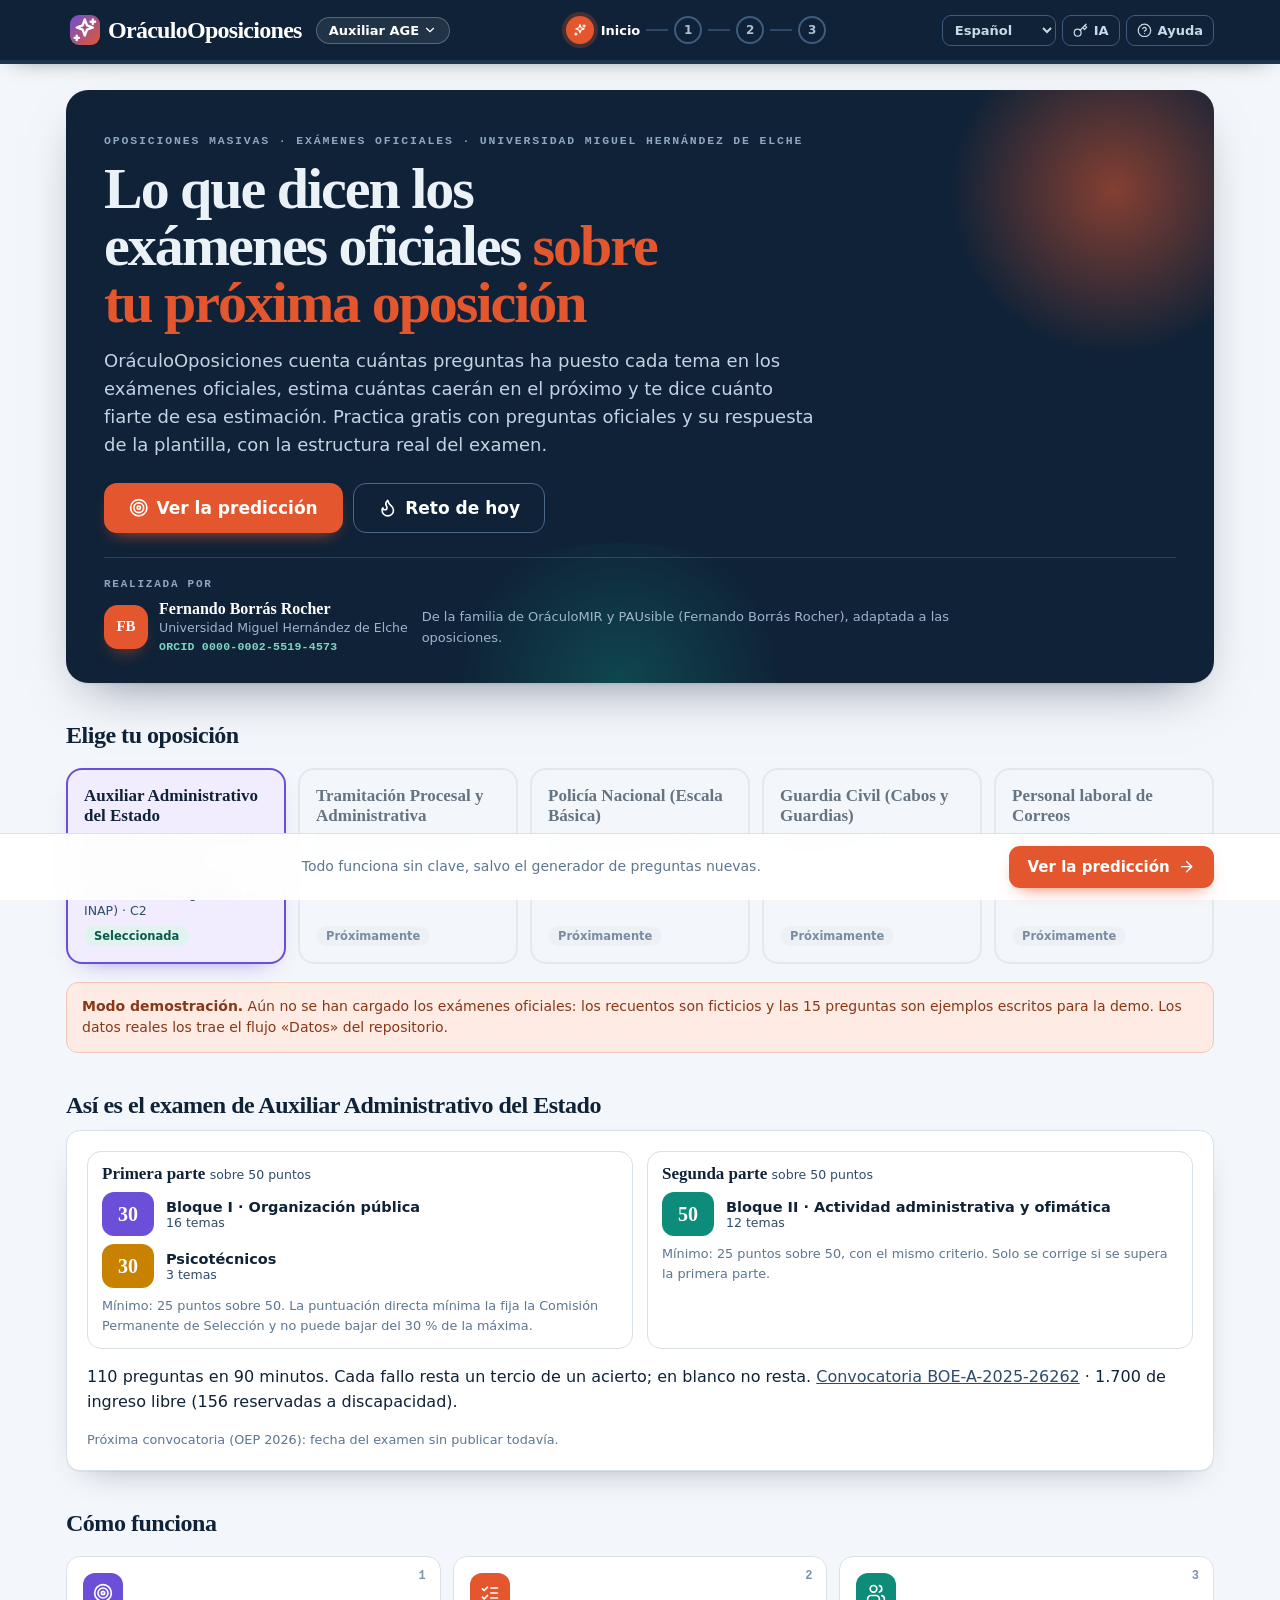
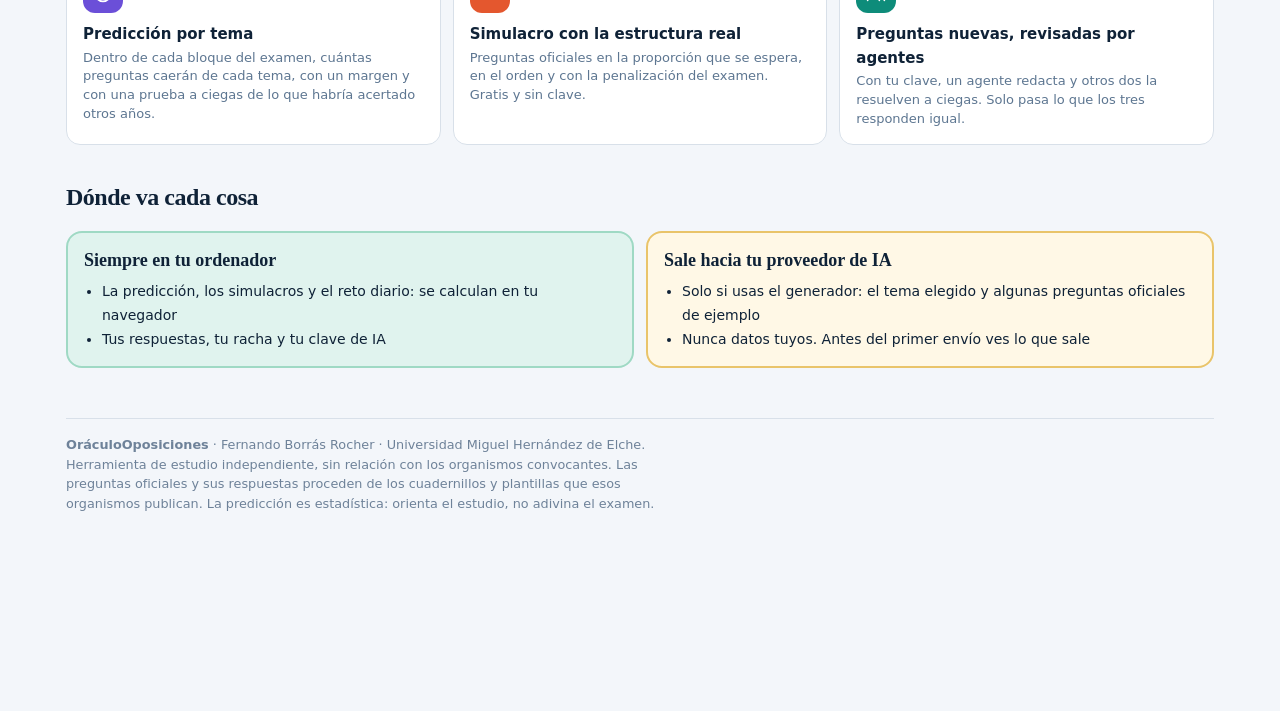
==== index.html @ d8ec7381 "OráculoOposiciones v1.0: arquitectura multioposición y Auxiliar Administrativo del Estado - Predicci" ====
<!DOCTYPE html>
<html lang="es"><head><meta charset="utf-8"><meta name="viewport" content="width=device-width,initial-scale=1"><meta name="theme-color" content="#0F2237">
<meta http-equiv="Content-Security-Policy" content="default-src 'none'; script-src 'unsafe-inline'; style-src 'unsafe-inline' https://fonts.googleapis.com; font-src https://fonts.gstatic.com; img-src data: blob:; media-src blob: data:; connect-src https://api.openai.com https://generativelanguage.googleapis.com https://api.anthropic.com 'self'; base-uri 'none'; form-action 'none'">
<meta name="author" content="Fernando Borrás Rocher">
<meta name="description" content="Qué temas caerán en tu oposición, con simulacros de preguntas oficiales">
<title>OráculoOposiciones · Qué temas caerán en tu oposición, con simulacros de preguntas oficiales</title><link rel="preconnect" href="https://fonts.googleapis.com">
<link rel="preconnect" href="https://fonts.gstatic.com" crossorigin>
<link href="https://fonts.googleapis.com/css2?family=Bricolage+Grotesque:opsz,wght@12..96,500;12..96,700;12..96,800&family=Instrument+Sans:ital,wght@0,400;0,500;0,600;0,700;1,400&family=JetBrains+Mono:wght@400;600&display=swap" rel="stylesheet">

<style>
:root{
  --tinta:#0F2237; --acero:#2E4B6B; --acero-claro:#7C93AC; --gris:#5D7691;
  --papel:#F3F6FA; --blanco:#FFFFFF; --linea:#D8E0E9; --linea-2:#E8EEF4;
  --brasa:#E4572E; --brasa-osc:#C9441F; --brasa-suave:#FDEBE4;
  --forjado:#0E7C6B; --forjado-suave:#E0F3EE; --aviso:#8A3617;
  --c-ctx:#1F6FB2; --c-comp:#6B4FD8; --c-rda:#0E8C7A; --c-tema:#C98200; --c-eval:#E4572E; --c-final:#2E4B6B;
  --sombra:0 1px 0 rgba(15,34,55,.05), 0 14px 34px -22px rgba(15,34,55,.45);
  --sombra-alta:0 2px 0 rgba(15,34,55,.04), 0 22px 50px -24px rgba(15,34,55,.55);
  --r:14px;
  --display:"Bricolage Grotesque",Georgia,serif;
  --texto:"Instrument Sans",system-ui,-apple-system,"Segoe UI",sans-serif;
  --mono:"JetBrains Mono",ui-monospace,monospace;
}
*{box-sizing:border-box}
html,body{margin:0;padding:0}
body{background:var(--papel);color:var(--tinta);font-family:var(--texto);font-size:16px;line-height:1.55;-webkit-font-smoothing:antialiased;padding-bottom:84px}
a{color:var(--acero)}
:focus-visible{outline:3px solid var(--brasa);outline-offset:2px;border-radius:6px}
.hidden{display:none!important}
svg.i{width:1.15em;height:1.15em;vertical-align:-.2em;fill:none;stroke:currentColor;stroke-width:2;stroke-linecap:round;stroke-linejoin:round;flex:none}
code{font-family:var(--mono);font-size:.85em;background:var(--linea-2);padding:1px 5px;border-radius:5px}

/* Barra superior */
.topbar{position:sticky;top:0;z-index:40;background:var(--tinta);color:#EAF1F7;box-shadow:0 6px 24px -14px rgba(0,0,0,.6)}
.tb-in{max-width:1180px;margin:0 auto;padding:10px 16px;display:flex;align-items:center;gap:14px}
.logo{background:none;border:0;color:#fff;font-family:var(--display);font-weight:800;font-size:24px;letter-spacing:-.03em;cursor:pointer;padding:2px 4px;display:flex;align-items:center;gap:8px}
.logo em{font-style:normal;color:var(--brasa)}
.logo .anv{width:30px;height:30px;border-radius:9px;background:var(--brasa);display:grid;place-items:center;color:#fff}
.stepper{flex:1;display:flex;align-items:center;justify-content:center;min-width:0}
.sdot{display:flex;align-items:center;gap:7px;background:none;border:0;color:#8FA7BE;font:600 13px var(--texto);padding:6px;cursor:pointer;border-radius:10px;white-space:nowrap}
.sdot:disabled{cursor:not-allowed;opacity:.45}
.sdot .n{width:28px;height:28px;border-radius:50%;display:grid;place-items:center;border:2px solid #3E5C7D;font-size:12px;color:#A9C0D4;transition:all .2s}
.sdot .n svg{width:14px;height:14px}
.sdot[data-state="done"] .n{background:var(--forjado);border-color:var(--forjado);color:#fff}
.sdot[data-state="now"]{color:#fff}
.sdot[data-state="now"] .n{background:var(--brasa);border-color:var(--brasa);color:#fff;box-shadow:0 0 0 4px rgba(228,87,46,.25)}
.sdot:not(:disabled):hover{background:rgba(255,255,255,.06)}
.sline{flex:0 1 26px;height:2px;background:#2F4A68;min-width:6px}
.sline.on{background:var(--forjado)}
.tb-tools{display:flex;gap:6px}
.tb-btn{background:transparent;border:1px solid #3E5C7D;color:#C9D8E6;border-radius:9px;padding:6px 10px;font:600 13px var(--texto);cursor:pointer;display:flex;align-items:center;gap:6px}
.tb-btn:hover{border-color:var(--brasa);color:#fff}
.progress{height:4px;background:#1E3550}
.progress span{display:block;height:100%;width:0;background:linear-gradient(90deg,var(--brasa),#F59E0B);transition:width .4s}
@media(max-width:960px){.sdot .lbl{display:none}.sdot[data-state="now"] .lbl{display:inline}}
@media(max-width:720px){
  .tb-in{flex-wrap:wrap;gap:8px}
  .stepper{order:3;flex-basis:100%;justify-content:space-between}
  .sdot[data-state="now"] .lbl{display:none}
  .tb-btn .lbl{display:none}
}

/* Pantallas */
main{max-width:1180px;margin:0 auto;padding:26px 16px 40px}
.screen{display:none}
.screen.on{display:block}
@media(prefers-reduced-motion:no-preference){.screen.on{animation:rise .35s cubic-bezier(.2,.7,.3,1) both}@keyframes rise{from{opacity:0;transform:translateY(10px)}to{opacity:1;transform:none}}}
.sh{display:flex;gap:18px;align-items:flex-start;margin:4px 0 22px}
.sh-ico{width:64px;height:64px;border-radius:18px;background:var(--c,var(--brasa));color:#fff;display:grid;place-items:center;flex:none;box-shadow:0 12px 24px -14px var(--c,var(--brasa))}
.sh-ico svg{width:32px;height:32px}
.sh-step{font:600 12px var(--mono);letter-spacing:.12em;text-transform:uppercase;color:var(--acero-claro);margin:4px 0}
.sh h2{font-family:var(--display);font-weight:800;font-size:clamp(26px,3.6vw,38px);letter-spacing:-.025em;line-height:1.05;margin:0 0 6px}
.sh-lede{margin:0;color:var(--gris);font-size:16.5px;max-width:70ch}
@media(max-width:600px){.sh-ico{width:48px;height:48px;border-radius:14px}.sh-ico svg{width:24px;height:24px}}

.card{background:var(--blanco);border:1px solid var(--linea);border-radius:var(--r);box-shadow:var(--sombra);padding:20px;margin-bottom:18px}
.card h3{font-family:var(--display);font-weight:700;font-size:19px;letter-spacing:-.01em;margin:0 0 4px;display:flex;align-items:center;gap:9px}
.card h3 .num{width:26px;height:26px;border-radius:8px;background:var(--tinta);color:#fff;font:700 13px var(--mono);display:grid;place-items:center}
.card .sub{margin:0 0 14px;color:var(--gris);font-size:14px}
.grid2{display:grid;grid-template-columns:1fr 1fr;gap:14px}
.cols{display:grid;grid-template-columns:minmax(0,1.45fr) minmax(0,1fr);gap:20px;align-items:start}
.sticky{position:sticky;top:96px}
@media(max-width:900px){.cols{grid-template-columns:1fr}.sticky{position:static}}
@media(max-width:640px){.grid2{grid-template-columns:1fr}}

label,.lab{display:block;font-size:13.5px;font-weight:600;margin:0 0 6px;color:var(--acero)}
label small,.lab small{font-weight:500;color:var(--acero-claro)}
input[type=text],input[type=password],input[type=number],textarea,select{width:100%;padding:11px 13px;border:1.5px solid var(--linea);border-radius:10px;font-family:var(--texto);font-size:15px;color:var(--tinta);background:#fff;transition:border-color .15s,box-shadow .15s}
input:focus,textarea:focus,select:focus{outline:none;border-color:var(--acero-claro);box-shadow:0 0 0 4px rgba(124,147,172,.18)}
input.bad{border-color:var(--brasa);box-shadow:0 0 0 4px rgba(228,87,46,.15)}
textarea{resize:vertical;min-height:96px;line-height:1.5}
input::placeholder,textarea::placeholder{color:#9DB0C2}
.field{margin-bottom:16px}
.help{font-size:12.8px;color:var(--gris);margin:6px 0 0}
.help b{color:var(--acero)}

button{font-family:var(--texto);cursor:pointer}
.btn{display:inline-flex;align-items:center;gap:8px;border-radius:11px;font-weight:600;font-size:15px;border:1.5px solid transparent;padding:11px 18px;transition:transform .08s,background .15s,border-color .15s;text-decoration:none;line-height:1.2}
.btn:active{transform:translateY(1px)}
.btn-primary{background:var(--brasa);color:#fff;box-shadow:0 8px 18px -10px var(--brasa)}
.btn-primary:hover{background:var(--brasa-osc)}
.btn-big{font-size:17px;padding:14px 24px;border-radius:13px}
.btn-dark{background:var(--tinta);color:#fff}
.btn-dark:hover{background:#1c3656}
.btn-ghost{background:#fff;border-color:var(--linea);color:var(--acero)}
.btn-ghost:hover{border-color:var(--acero-claro);background:#F7FAFC}
.btn-ok{background:var(--forjado);color:#fff}
.btn-ok:hover{background:#0b6457}
.btn-word{background:#2B579A;color:#fff}
.btn-word:hover{background:#1e3f7a}
.btn-sm{padding:7px 12px;font-size:13.5px;border-radius:9px}
.btn:disabled{opacity:.55;cursor:not-allowed}
.actions{display:flex;gap:10px;flex-wrap:wrap;align-items:center}

.chips{display:flex;gap:8px;flex-wrap:wrap}
.chip{background:#fff;border:1.5px solid var(--linea);border-radius:999px;padding:7px 13px;font-size:13.5px;color:var(--acero);cursor:pointer;display:inline-flex;align-items:center;gap:6px;line-height:1.25;text-align:left}
.chip:hover{border-color:var(--brasa);color:var(--brasa)}
.chip[aria-pressed="true"]{background:var(--tinta);border-color:var(--tinta);color:#fff}
.chip.mini-ex{font-size:12.5px;padding:4px 10px;border-style:dashed}
.seg{display:flex;flex-wrap:wrap;gap:6px}
.seg button{border:1.5px solid var(--linea);background:#fff;border-radius:9px;padding:7px 11px;font-size:13.5px;font-weight:600;color:var(--acero)}
.seg button:hover{border-color:var(--acero-claro)}
.seg button[aria-pressed="true"]{background:var(--tinta);border-color:var(--tinta);color:#fff}

.meto{display:grid;grid-template-columns:repeat(auto-fill,minmax(180px,1fr));gap:8px}
.meto button{text-align:left;background:#fff;border:1.5px solid var(--linea);border-radius:12px;padding:10px 12px;color:var(--tinta)}
.meto button b{display:block;font-size:14px}
.meto button span{display:block;font-size:12.3px;color:var(--gris);line-height:1.35;margin-top:2px}
.meto button:hover{border-color:var(--acero-claro)}
.meto button[aria-pressed="true"]{border-color:var(--tinta);box-shadow:0 0 0 2px var(--tinta);background:var(--papel)}

.tip{display:flex;gap:12px;background:#FFF8E6;border:1px solid #F3DDA0;border-radius:12px;padding:13px 15px;font-size:14px;color:#6B4E00;margin-bottom:18px}
.tip svg{width:22px;height:22px;color:#C98200;flex:none;margin-top:1px}
.tip strong{color:#523B00}
.aviso{background:var(--brasa-suave);border:1px solid #F3C7B5;border-radius:12px;padding:13px 15px;font-size:14px;color:var(--aviso);margin-bottom:16px}
.okbox{background:var(--forjado-suave);border:1px solid #A9DCCF;border-radius:12px;padding:13px 15px;font-size:14px;color:#0B5A4E;margin-bottom:16px;display:flex;gap:12px;align-items:center;flex-wrap:wrap}

/* Inicio */
.hero{background:var(--tinta);color:#EAF1F7;border-radius:22px;padding:40px 36px;position:relative;overflow:hidden;margin-bottom:26px;box-shadow:var(--sombra-alta)}
.hero::before{content:"";position:absolute;right:-80px;top:-80px;width:360px;height:360px;border-radius:50%;background:radial-gradient(circle,rgba(228,87,46,.55),transparent 65%)}
.hero::after{content:"";position:absolute;left:30%;bottom:-140px;width:420px;height:280px;border-radius:50%;background:radial-gradient(circle,rgba(14,140,122,.35),transparent 65%)}
.hero>*{position:relative;z-index:1}
@media(max-width:600px){.hero{padding:28px 20px;border-radius:18px}}
.eyebrow{font:600 11.5px var(--mono);letter-spacing:.16em;text-transform:uppercase;color:#8FA7BE;margin:0 0 14px}
.hero h1{font-family:var(--display);font-weight:800;font-size:clamp(34px,5.4vw,58px);line-height:.98;letter-spacing:-.035em;margin:0 0 16px;max-width:17ch}
.hero h1 em{font-style:normal;color:var(--brasa)}
.hero p.lede{max-width:62ch;font-size:18px;color:#C3D3E2;margin:0 0 24px}
.hero .actions .btn-ghost{background:transparent;color:#fff;border-color:#4A6787}
.hero .actions .btn-ghost:hover{border-color:#fff}
.draft{margin-top:18px;background:rgba(255,255,255,.07);border:1px solid rgba(255,255,255,.18);border-radius:12px;padding:12px 14px;display:flex;gap:12px;align-items:center;flex-wrap:wrap;font-size:14.5px}
.sec-title{font-family:var(--display);font-weight:800;font-size:24px;letter-spacing:-.02em;margin:34px 0 6px}
.sec-sub{color:var(--gris);margin:0 0 16px}
.journey{display:grid;grid-template-columns:repeat(4,1fr);gap:12px}
.jstop{background:#fff;border:1px solid var(--linea);border-radius:14px;padding:16px;position:relative}
.jstop .ji{width:40px;height:40px;border-radius:12px;display:grid;place-items:center;color:#fff;background:var(--c);margin-bottom:10px}
.jstop .ji svg{width:20px;height:20px}
.jstop b{display:block;font-size:15px;margin-bottom:2px}
.jstop span{display:block;font-size:13px;color:var(--gris);line-height:1.45}
.jstop .jn{position:absolute;top:12px;right:14px;font:700 12px var(--mono);color:var(--acero-claro)}
@media(max-width:900px){.journey{grid-template-columns:1fr 1fr}}
@media(max-width:480px){.journey{grid-template-columns:1fr}}

.parts{display:grid;grid-template-columns:repeat(auto-fill,minmax(250px,1fr));gap:10px}
.part{display:flex;gap:12px;align-items:flex-start;background:#fff;border:1px solid var(--linea);border-radius:12px;padding:12px 14px}
.part .pi{width:34px;height:34px;border-radius:10px;background:color-mix(in srgb,var(--c) 14%,#fff);color:var(--c);display:grid;place-items:center;flex:none}
.part b{display:block;font-size:14.5px}
.part span{display:block;font-size:12.8px;color:var(--gris);line-height:1.4}

.examples{display:grid;grid-template-columns:repeat(auto-fill,minmax(230px,1fr));gap:14px}
.excard{background:#fff;border:1px solid var(--linea);border-radius:16px;padding:16px;display:flex;flex-direction:column;gap:8px;box-shadow:var(--sombra);position:relative;overflow:hidden;text-align:left;font:inherit;color:inherit;cursor:pointer;transition:transform .15s,box-shadow .15s}
.excard:hover{transform:translateY(-3px);box-shadow:var(--sombra-alta)}
.excard::before{content:"";position:absolute;left:0;top:0;right:0;height:5px;background:var(--c)}
.excard .emo{font-size:32px;line-height:1}
.excard .area{font:700 11px var(--mono);letter-spacing:.1em;text-transform:uppercase;color:var(--acero-claro)}
.excard b{font-family:var(--display);font-size:18px;letter-spacing:-.01em;line-height:1.15}
.excard p{margin:0;font-size:13.5px;color:var(--gris);flex:1}
.badge{display:inline-flex;align-items:center;gap:5px;font-size:12px;font-weight:700;color:var(--c);background:color-mix(in srgb,var(--c) 12%,#fff);border-radius:999px;padding:3px 9px;align-self:flex-start}

/* Clave */
.keyrow{display:flex;gap:8px}
.keyrow input{flex:1;font-family:var(--mono);font-size:14px}
.eye{width:46px;flex:none;border:1.5px solid var(--linea);background:#fff;border-radius:10px;color:var(--acero);display:grid;place-items:center}
.light{display:flex;align-items:center;gap:10px;padding:12px 14px;border-radius:12px;background:var(--papel);margin-top:14px;font-size:14.5px;font-weight:600}
.light .bulbo{width:14px;height:14px;border-radius:50%;background:#B8C5D3;box-shadow:0 0 0 4px rgba(184,197,211,.3);flex:none}
.light[data-s="ok"] .bulbo{background:#16A34A;box-shadow:0 0 0 4px rgba(22,163,74,.22)}
.light[data-s="err"] .bulbo{background:var(--brasa);box-shadow:0 0 0 4px rgba(228,87,46,.22)}
.light[data-s="wait"] .bulbo{background:#F59E0B;box-shadow:0 0 0 4px rgba(245,158,11,.25)}
.olsteps{list-style:none;padding:0;margin:0;counter-reset:o;display:flex;flex-direction:column;gap:12px}
.olsteps li{counter-increment:o;display:flex;gap:12px;font-size:14.5px;align-items:flex-start}
.olsteps li::before{content:counter(o);width:28px;height:28px;border-radius:50%;background:var(--brasa-suave);color:var(--brasa);font:700 13px var(--mono);display:grid;place-items:center;flex:none}

/* Acordeones */
.acc{background:#fff;border:1px solid var(--linea);border-radius:var(--r);margin-bottom:12px;box-shadow:var(--sombra);overflow:hidden}
.acc>summary{list-style:none;cursor:pointer;padding:15px 18px;display:flex;align-items:center;gap:12px}
.acc>summary::-webkit-details-marker{display:none}
.acc>summary .ai{width:36px;height:36px;border-radius:10px;background:var(--papel);color:var(--acero);display:grid;place-items:center;flex:none}
.acc[open]>summary .ai{background:var(--tinta);color:#fff}
.acc>summary b{font-family:var(--display);font-size:17px;display:block}
.acc>summary small{display:block;color:var(--gris);font-size:13px}
.acc>summary .chev{margin-left:auto;transition:transform .2s;color:var(--acero-claro)}
.acc[open]>summary .chev{transform:rotate(180deg)}
.acc .inner{padding:4px 18px 18px;border-top:1px solid var(--linea-2)}
.acc .inner>*:first-child{margin-top:14px}
.prompt-ta{font-family:var(--mono);font-size:12.3px;min-height:130px;background:#FBFDFE}

/* Resumen lateral */
.sum h3{margin-bottom:10px}
.stats{display:grid;grid-template-columns:1fr 1fr;gap:8px;margin-bottom:14px}
.stat{background:var(--papel);border-radius:12px;padding:10px 12px}
.stat b{display:block;font:800 24px var(--display);letter-spacing:-.02em;line-height:1.1}
.stat span{font-size:12.3px;color:var(--gris)}
.checks{list-style:none;margin:0;padding:0;display:flex;flex-direction:column;gap:6px;font-size:14px}
.checks li{display:flex;gap:9px;align-items:center;color:var(--gris)}
.checks li .ck{width:20px;height:20px;border-radius:50%;border:2px solid var(--linea);display:grid;place-items:center;flex:none}
.checks li.on{color:var(--tinta)}
.checks li.on .ck{background:var(--forjado);border-color:var(--forjado);color:#fff}
.checks li .ck svg{width:12px;height:12px}
.docname{margin-top:14px;padding:11px 13px;border-radius:11px;background:var(--tinta);color:#C3D3E2;font-size:13.5px}
.docname b{color:#fff}

/* Generación */
.agents{display:flex;flex-direction:column;gap:10px}
.agent{background:#fff;border:1px solid var(--linea);border-radius:var(--r);box-shadow:var(--sombra);overflow:hidden;transition:border-color .2s}
.agent-h{display:flex;align-items:center;gap:14px;padding:14px 16px;cursor:pointer}
.agent .ai{width:42px;height:42px;border-radius:12px;background:color-mix(in srgb,var(--c) 14%,#fff);color:var(--c);display:grid;place-items:center;flex:none;transition:all .2s}
.agent .ai svg{width:20px;height:20px}
.agent-t{flex:1;min-width:0}
.agent-t b{display:block;font-family:var(--display);font-size:16.5px}
.agent-t span{display:block;font-size:13px;color:var(--gris)}
.pill{font-size:12.5px;font-weight:700;border-radius:999px;padding:4px 10px;background:var(--linea-2);color:var(--gris);white-space:nowrap}
.agent[data-s="run"]{border-color:#F59E0B}
.agent[data-s="run"] .ai{background:var(--c);color:#fff;animation:pulse 1s infinite alternate}
.agent[data-s="run"] .pill{background:#FFF1D6;color:#8A5A00}
.agent[data-s="ok"] .ai{background:var(--c);color:#fff}
.agent[data-s="ok"] .pill{background:var(--forjado-suave);color:var(--forjado)}
.agent[data-s="err"]{border-color:var(--brasa)}
.agent[data-s="err"] .pill{background:var(--brasa-suave);color:var(--brasa)}
.agent-b{display:none;padding:4px 18px 16px 72px;font-size:14px;border-top:1px solid var(--linea-2);background:#FBFDFE}
.agent.open .agent-b{display:block}
@media(max-width:600px){.agent-b{padding-left:18px}}
@keyframes pulse{from{transform:scale(1);box-shadow:0 0 0 0 rgba(228,87,46,.5)}to{transform:scale(1.06);box-shadow:0 0 0 10px rgba(228,87,46,0)}}
.forging{display:flex;align-items:center;gap:14px;padding:16px 18px;border-radius:14px;background:var(--tinta);color:#fff;margin-bottom:16px}
.forging .spark{width:44px;height:44px;border-radius:12px;background:var(--brasa);display:grid;place-items:center;flex:none;animation:pulse 1s infinite alternate}
.forging.done .spark{background:var(--forjado);animation:none}
.forging.err .spark{animation:none}
.forging b{font-family:var(--display);font-size:18px;display:block}
.forging span{font-size:14px;color:#C3D3E2}
.mini-list{margin:10px 0 0;padding:0;list-style:none}
.mini-list li{padding:5px 0;border-bottom:1px solid var(--linea-2)}
.mini-list li:last-child{border-bottom:0}
.code{display:inline-block;font:700 11px var(--mono);border-radius:5px;padding:1px 6px;margin-right:6px;background:var(--linea-2);color:var(--acero)}

/* Guía */
.res-head{display:flex;gap:14px;align-items:center;flex-wrap:wrap;margin-bottom:16px}
.res-head h2{font-family:var(--display);font-weight:800;font-size:clamp(24px,3vw,32px);letter-spacing:-.02em;margin:0;flex:1;min-width:240px;line-height:1.1}
.doc{background:#fff;border:1px solid var(--linea);border-radius:18px;box-shadow:var(--sombra-alta);padding:40px 44px;max-width:900px;margin:0 auto}
@media(max-width:700px){.doc{padding:22px 16px}}
.doc-h{border-bottom:3px solid var(--tinta);padding-bottom:18px;margin-bottom:26px}
.doc-kind{font:600 12px var(--mono);letter-spacing:.12em;text-transform:uppercase;color:var(--brasa);margin:0 0 6px}
.doc-h h1{font-family:var(--display);font-weight:800;font-size:clamp(26px,3.4vw,36px);letter-spacing:-.025em;line-height:1.05;margin:0 0 12px}
.meta{display:flex;flex-wrap:wrap;gap:6px}
.meta span{font-size:12.8px;font-weight:600;background:var(--papel);color:var(--acero);border-radius:999px;padding:4px 11px}
.dsec{margin-bottom:28px}
.dsec h2{font-family:var(--display);font-weight:700;font-size:20px;letter-spacing:-.01em;margin:0 0 10px;display:flex;align-items:center;gap:10px}
.dsec h2 .num{width:28px;height:28px;border-radius:8px;background:var(--tinta);color:#fff;font:700 13px var(--mono);display:grid;place-items:center;flex:none}
.dsec p{margin:0 0 10px;max-width:75ch}
.sublab{font-size:13px;font-weight:700;color:var(--acero-claro);margin:14px 0 6px}
.row{display:flex;gap:10px;padding:8px 0;border-bottom:1px solid var(--linea-2);font-size:14.5px;align-items:flex-start}
.row:last-child{border-bottom:0}
.row .code{margin-top:2px;flex:none}
.code.cg{background:#E6F0FA;color:var(--c-ctx)}
.code.ce{background:#EEEAFB;color:var(--c-comp)}
.code.bl{background:var(--forjado-suave);color:var(--forjado)}
.code.tm{background:var(--tinta);color:#fff}
.row .hrs{margin-left:auto;font-size:12.5px;color:var(--gris);white-space:nowrap}
.blk{font-weight:700;margin:16px 0 4px;display:flex;gap:8px;align-items:baseline}
.blk small{font-weight:500;color:var(--gris)}
.tbl-wrap{overflow-x:auto}
table.t{width:100%;border-collapse:collapse;font-size:14px}
table.t th{background:var(--tinta);color:#fff;text-align:left;padding:9px 11px;font-size:12.5px;font-weight:700}
table.t td{padding:9px 11px;border-bottom:1px solid var(--linea-2);vertical-align:top}
table.t tr:nth-child(even) td{background:#FAFCFE}
.peso{font-weight:800;color:var(--brasa);white-space:nowrap}
.note{margin-top:12px;padding:11px 14px;background:var(--papel);border-left:4px solid var(--forjado);border-radius:8px;font-size:14px}
.demo-flag{background:#FFF8E6;border:1px solid #F3DDA0;color:#6B4E00;border-radius:12px;padding:11px 15px;font-size:14px;margin:0 auto 16px;max-width:900px;display:flex;gap:10px;align-items:center;flex-wrap:wrap}
.demo-flag svg{color:#C98200}

/* Navegación inferior */
.bottomnav{position:fixed;left:0;right:0;bottom:0;z-index:35;background:rgba(255,255,255,.94);backdrop-filter:blur(10px);-webkit-backdrop-filter:blur(10px);border-top:1px solid var(--linea)}
.bn-in{max-width:1180px;margin:0 auto;padding:12px 16px;display:flex;align-items:center;gap:12px}
.bn-hint{flex:1;text-align:center;font-size:14px;color:var(--gris)}
.bn-hint b{color:var(--tinta)}
@media(max-width:600px){.bn-hint{display:none}.bn-in{justify-content:space-between}}

/* Modal */
.modal{position:fixed;inset:0;z-index:60;background:rgba(15,34,55,.55);display:none;align-items:flex-start;justify-content:center;padding:6vh 16px;overflow:auto}
.modal.on{display:flex}
.modal-box{background:#fff;border-radius:18px;max-width:760px;width:100%;box-shadow:var(--sombra-alta);overflow:hidden}
.modal-head{display:flex;align-items:center;gap:12px;padding:16px 20px;background:var(--tinta);color:#fff}
.modal-head h2{font-family:var(--display);font-size:22px;margin:0;flex:1}
.modal-head button{background:transparent;border:1px solid #4A6787;color:#fff;border-radius:9px;padding:6px 10px}
.modal-body{padding:18px 20px 22px}
.glos{display:grid;grid-template-columns:1fr 1fr;gap:10px}
@media(max-width:600px){.glos{grid-template-columns:1fr}}
.glos div{background:var(--papel);border-radius:12px;padding:12px 14px}
.glos b{display:block;font-family:var(--display);font-size:16px;margin-bottom:2px}
.glos span{font-size:13.8px;color:var(--acero)}
.hist{display:flex;align-items:center;gap:12px;padding:12px 14px;border:1px solid var(--linea);border-radius:12px;margin-bottom:8px}
.hist-t{flex:1;min-width:0;cursor:pointer}
.hist-t b{display:block;font-size:15px}
.hist-t span{font-size:12.8px;color:var(--gris)}
.hist:hover{border-color:var(--acero-claro)}
.iconbtn{width:34px;height:34px;border-radius:9px;border:1.5px solid var(--linea);background:#fff;color:var(--acero);display:grid;place-items:center;padding:0}
.iconbtn:hover{border-color:var(--brasa);color:var(--brasa)}
.empty{text-align:center;color:var(--gris);padding:30px 10px}

.toast{position:fixed;left:50%;bottom:96px;transform:translateX(-50%) translateY(20px);background:var(--tinta);color:#fff;padding:11px 18px;border-radius:12px;font-size:14.5px;font-weight:600;opacity:0;pointer-events:none;transition:all .25s;z-index:70;max-width:90vw;text-align:center;box-shadow:var(--sombra-alta)}
.toast.on{opacity:1;transform:translateX(-50%)}
footer{max-width:1180px;margin:0 auto;padding:0 16px 30px;font-size:13px;color:#6E8299}
footer hr{border:0;border-top:1px solid var(--linea);margin:0 0 14px}

@media print{
  body{background:#fff;padding:0}
  .topbar,.bottomnav,.res-head,.demo-flag,.okbox,footer,.toast,.modal{display:none!important}
  main{padding:0;max-width:none}
  .screen{display:none!important}
  
  .doc{box-shadow:none;border:0;padding:0;max-width:none}
  .dsec{break-inside:avoid-page}
  table.t th{-webkit-print-color-adjust:exact;print-color-adjust:exact}
}
/* ══ v2 ══ */
.grid3{display:grid;grid-template-columns:repeat(3,1fr);gap:12px}
@media(max-width:640px){.grid3{grid-template-columns:1fr}}
.feats{display:grid;grid-template-columns:repeat(4,1fr);gap:12px}
@media(max-width:960px){.feats{grid-template-columns:1fr 1fr}}
@media(max-width:520px){.feats{grid-template-columns:1fr}}
.feat{background:#fff;border:1px solid var(--linea);border-radius:14px;padding:16px;border-top:4px solid var(--c)}
.feat .pi{width:38px;height:38px;border-radius:11px;background:color-mix(in srgb,var(--c) 14%,#fff);color:var(--c);display:grid;place-items:center;margin-bottom:10px}
.feat b{display:block;font-family:var(--display);font-size:17px;margin-bottom:3px}
.feat span{display:block;font-size:13.5px;color:var(--gris);line-height:1.45}
.importbar{display:flex;gap:14px;align-items:center;flex-wrap:wrap;background:var(--tinta);color:#EAF1F7;border-radius:var(--r);padding:14px 16px;margin-bottom:18px}
.importbar .pi{width:40px;height:40px;border-radius:11px;background:var(--brasa);display:grid;place-items:center;flex:none}
.importbar b{display:block;font-size:15px}
.importbar span{display:block;font-size:13.3px;color:#A9C0D4}
.importbar .btn-dark{background:#fff;color:var(--tinta)}
.importbar .btn-dark:hover{background:#EAF1F7}
.inacc{border-top:1px solid var(--linea-2);margin-top:4px;padding-top:12px}
.inacc>summary{list-style:none;cursor:pointer;display:flex;align-items:center;gap:8px;font-size:14px;font-weight:600;color:var(--acero)}
.inacc>summary::-webkit-details-marker{display:none}
.inacc>summary .chev{margin-left:auto;transition:transform .2s;color:var(--acero-claro)}
.inacc[open]>summary .chev{transform:rotate(180deg)}
.rec{display:inline-block;font:700 11px var(--texto);background:var(--forjado-suave);color:var(--forjado);border-radius:999px;padding:2px 8px;vertical-align:2px;margin-left:4px}
.checkgrid{display:grid;grid-template-columns:1fr 1fr;gap:8px}
@media(max-width:560px){.checkgrid{grid-template-columns:1fr}}
.checkgrid label{display:flex;gap:9px;align-items:center;margin:0;padding:9px 11px;border-radius:10px;background:var(--papel);font-weight:500;color:var(--tinta);cursor:pointer;font-size:14px}
.checkgrid input{width:18px;height:18px;accent-color:var(--forjado);margin:0}
.checkgrid label:has(input:checked){background:var(--forjado-suave)}
.drop{display:flex;flex-direction:column;align-items:center;gap:4px;text-align:center;border:2px dashed var(--linea);border-radius:14px;padding:24px;cursor:pointer;color:var(--acero);margin:0;font-weight:500}
.drop svg{width:30px;height:30px;color:var(--brasa)}
.drop b{font-size:15px;color:var(--tinta)}
.drop span{font-size:13px;color:var(--gris)}
.drop.over,.drop:hover{border-color:var(--brasa);background:var(--brasa-suave)}



/* selector de idioma (65-i18n) */
.tb-lang{display:flex;align-items:center}.tb-sel{background:transparent;border:1px solid #3E5C7D;color:#C9D8E6;border-radius:9px;padding:6px 8px;font:600 13px var(--texto);cursor:pointer;max-width:120px}.tb-sel:hover{border-color:var(--brasa);color:#fff}.tb-sel:focus-visible{outline:2px solid var(--brasa);outline-offset:2px}.tb-sel option{color:#0F2237;background:#fff}
/* ══ Estilos propios de la app (se añaden a forja-base.css). Prefijo fa- para no chocar con clases de Forja ══ */
.logo .anv{background:linear-gradient(135deg,var(--brasa),#C98200)}
.hero{padding:44px 38px 30px}.hero h1{max-width:20ch}.fa-inicio{margin:14px 0 0;font-size:14px;color:#C3D3E2}.fa-inicio:empty{display:none}.fa-inicio b{color:#fff}
/* autores con ORCID */
.fa-autores{display:flex;gap:14px;align-items:center;flex-wrap:wrap;margin-top:24px;padding-top:20px;border-top:1px solid rgba(255,255,255,.14)}.fa-autores-cap{font:600 11px var(--mono);letter-spacing:.16em;text-transform:uppercase;color:#8FA7BE;width:100%;margin-bottom:-4px}
.fa-autor{display:flex;gap:11px;align-items:center}.fa-autor b{display:block;color:#fff;font:700 16px var(--display)}.fa-autor small{display:block;color:#9DB6CD;font-size:12.5px;max-width:34ch}.fa-av{width:44px;height:44px;border-radius:14px;background:var(--c);color:#fff;display:grid;place-items:center;font:800 15px var(--display);flex:none;box-shadow:0 10px 20px -12px var(--c)}.fa-x{font:300 26px var(--display);color:#5D7C9B}
.fa-orcid{display:block;margin-top:2px;font:600 11.5px var(--mono);letter-spacing:.02em;color:#7FD6C4!important;text-decoration:none}.fa-orcid:hover{text-decoration:underline}.fa-idea{width:100%;margin:2px 0 0;font-size:13px;color:#9DB6CD;max-width:72ch}
/* zonas «dónde va cada cosa» */
.zonas{display:grid;grid-template-columns:1fr 1fr;gap:12px}@media(max-width:760px){.zonas{grid-template-columns:1fr}}.zona{border-radius:16px;padding:14px 16px;border:2px solid}.zona.l{border-color:#9FD9C4;background:var(--forjado-suave)}.zona.n{border-color:#E9C46A;background:#FFF8E6}.zona h4{margin:0 0 6px;font-family:var(--display);font-size:18px}.zona ul{margin:0;padding-left:18px;font-size:14px;line-height:1.7}
.sec-title+.zonas,.sec-title+.journey{margin-top:14px}
/* formularios y utilidades */
.field input[type=text],.field input[type=number],.field select,.field textarea{width:100%;padding:10px 12px;border:1.5px solid var(--linea);border-radius:10px;font:15px var(--texto);background:#fff;color:var(--tinta)}.field textarea{line-height:1.55;resize:vertical}.field label{display:block;font:700 13px var(--texto);color:var(--acero);margin-bottom:5px}
.field input:focus,.field select:focus,.field textarea:focus{outline:none;border-color:var(--brasa);box-shadow:0 0 0 3px rgba(228,87,46,.18)}
.grid3{display:grid;grid-template-columns:repeat(3,1fr);gap:12px}.grid2{display:grid;grid-template-columns:1fr 1fr;gap:14px}@media(max-width:760px){.grid3,.grid2{grid-template-columns:1fr}}
.card .actions{margin-top:12px}.card h3{margin-top:0}.fa-chk{display:flex;gap:8px;align-items:center;font:500 14.5px var(--texto);cursor:pointer}
.fa-chip{display:inline-block;font:700 11.5px var(--texto);border-radius:999px;padding:3px 10px;background:var(--linea-2);color:var(--acero)}.fa-chip.ok{background:var(--forjado-suave);color:#0B5A4E}.fa-chip.aviso{background:#FFF1D6;color:#7A4B00}.fa-chip.error{background:var(--brasa-suave);color:var(--aviso)}
.fa-pre{white-space:pre-wrap;font:12.5px/1.5 var(--mono);background:#0B1C2E;color:#D6E4F0;border-radius:12px;padding:12px;max-height:300px;overflow:auto}
.spin{display:inline-block;width:14px;height:14px;border:2px solid var(--linea);border-top-color:var(--brasa);border-radius:50%;animation:fa-s .8s linear infinite;vertical-align:-2px}@keyframes fa-s{to{transform:rotate(360deg)}}
.fa-foot{max-width:1180px;margin:10px auto 0;padding:0 16px 110px}.fa-foot hr{border:0;border-top:1px solid var(--linea);margin:0 0 16px}.fa-foot p{margin:0;font-size:12.8px;color:#6E8299;max-width:76ch;line-height:1.55}
.glos div{display:block;margin-bottom:12px}.glos b{display:block}
table{border-collapse:collapse;width:100%;font-size:13.8px}th{background:var(--papel);color:var(--acero);font:700 11px var(--mono);letter-spacing:.07em;text-transform:uppercase;text-align:left}td,th{padding:10px 12px;border-bottom:1px solid var(--linea-2);vertical-align:top}.table-wrap{overflow-x:auto}
/* barra superior con muchos pasos: solo el actual lleva nombre (evita desbordes) */
.tb-in{gap:10px}.stepper{min-width:0;flex:1 1 auto;justify-content:center;gap:2px}.sdot:not([data-state="now"]) .lbl{display:none}.sdot{padding-left:4px;padding-right:4px}.sline{min-width:8px;flex:0 1 22px}.logo,.tb-tools{flex:none}
@media(max-width:900px){.tb-btn .lbl{display:none}}@media(max-width:720px){.hero{padding:28px 20px 24px}}
@media (prefers-reduced-motion:reduce){*{transition:none!important;animation:none!important}}
/* ══ OráculoMIR (prefijo om-) ══ */
.logo .anv{background:linear-gradient(135deg,#6B4FD8,var(--brasa))}
.om-cuenta{display:inline-flex;flex-wrap:wrap;align-items:baseline;gap:6px 10px;margin:18px 0 4px;padding:12px 16px;border-radius:14px;background:rgba(255,255,255,.08);border:1px solid rgba(255,255,255,.16);color:#fff}
.om-cuenta b{font:800 34px var(--display);color:#FFB38A}.om-cuenta span{font:600 16px var(--texto)}.om-cuenta small{width:100%;color:#C3D3E2;font-size:13px}
.om-estado{max-width:1180px;margin:18px auto 0}.om-estado:empty{display:none}
.om-h3{display:block}
.om-tabla td{vertical-align:middle}.om-tabla td:nth-child(3){min-width:150px}
.om-bar{position:relative;height:22px;border-radius:7px;background:var(--linea-2);overflow:hidden}.om-bar span{position:absolute;inset:0 auto 0 0;background:linear-gradient(90deg,#6B4FD8,var(--brasa));border-radius:7px}
.om-bar em{position:relative;display:block;padding:0 8px;font:800 13px/22px var(--mono);font-style:normal;color:#fff;text-shadow:0 1px 2px rgba(0,0,0,.45)}
.om-cab{display:flex;flex-wrap:wrap;gap:6px;margin-bottom:10px}
.om-enun{font-size:16.5px;line-height:1.6;margin:6px 0 14px;color:var(--tinta)}
.om-ops{display:grid;gap:9px}
.om-op{display:flex;gap:12px;align-items:flex-start;text-align:left;width:100%;min-height:48px;padding:11px 14px;border:2px solid var(--linea);border-radius:12px;background:#fff;font:15px/1.5 var(--texto);color:var(--tinta);cursor:pointer}
.om-op b{flex:none;width:26px;height:26px;border-radius:8px;display:grid;place-items:center;background:var(--linea-2);font:800 13px var(--mono)}
.om-op:hover:not(:disabled){border-color:#6B4FD8}.om-op:focus-visible{outline:3px solid #6B4FD8;outline-offset:2px}
.om-op.sel{border-color:#6B4FD8;background:#F1EDFF}.om-op.sel b{background:#6B4FD8;color:#fff}
.om-op.ok{border-color:#0E8C7A;background:var(--forjado-suave)}.om-op.ok b{background:#0E8C7A;color:#fff}
.om-op.ko{border-color:var(--brasa);background:var(--brasa-suave)}.om-op.ko b{background:var(--brasa);color:#fff}
.om-op:disabled{cursor:default;opacity:1}
.om-rejilla{display:flex;flex-wrap:wrap;gap:5px;margin-top:14px}
.om-cel{min-width:34px;height:34px;border-radius:8px;border:1.5px solid var(--linea);background:#fff;font:700 12px var(--mono);color:var(--acero);cursor:pointer}
.om-cel.resp{background:#F1EDFF;border-color:#6B4FD8}.om-cel.ok{background:#0E8C7A;border-color:#0E8C7A;color:#fff}.om-cel.ko{background:var(--brasa);border-color:var(--brasa);color:#fff}.om-cel.act{outline:3px solid var(--tinta);outline-offset:1px}
.om-marcador{display:grid;grid-template-columns:repeat(5,minmax(0,1fr));gap:8px;margin:6px 0 14px}@media(max-width:620px){.om-marcador{grid-template-columns:repeat(3,minmax(0,1fr))}}
.om-marcador div{background:var(--papel);border-radius:12px;padding:10px;text-align:center}.om-marcador b{display:block;font:800 26px var(--display);color:var(--tinta)}.om-marcador span{font-size:12.5px;color:var(--acero)}
.om-share{white-space:pre-wrap;font:15px/1.6 var(--mono);background:var(--papel);border-radius:12px;padding:12px;margin:0 0 12px}
.om-gen{border:1.5px solid var(--linea);border-radius:12px;padding:10px 14px;margin:10px 0}.om-gen summary{cursor:pointer;line-height:1.55}
.om-ol{margin:10px 0;padding-left:22px}.om-ol li{margin:3px 0}.om-ok{font-weight:700;color:#0B5A4E}
.om-bar.corto em{color:var(--tinta);text-shadow:none;padding-left:calc(var(--w,0%) + 6px)}
/* ══ OráculoOposiciones (prefijo oo-) ══ */
.oo-opchip{flex:none;display:inline-flex;align-items:center;gap:4px;border:1.5px solid rgba(255,255,255,.25);background:rgba(255,255,255,.08);color:#fff;border-radius:999px;padding:5px 12px;font:700 13px var(--texto);cursor:pointer;white-space:nowrap}.oo-opchip .i{width:14px;height:14px}.oo-opchip:hover{background:rgba(255,255,255,.16)}
.oo-opos{display:grid;grid-template-columns:repeat(auto-fit,minmax(210px,1fr));gap:12px;max-width:1180px;margin:14px auto 0}
.oo-op{display:flex;flex-direction:column;gap:6px;align-items:flex-start;text-align:left;padding:16px;border:2px solid var(--linea);border-radius:16px;background:#fff;cursor:pointer;font:15px var(--texto);color:var(--tinta);min-height:120px}
.oo-op b{font:700 17px var(--display)}.oo-op small{color:var(--acero);font-size:12.5px;line-height:1.4;flex:1}
.oo-op:hover:not([aria-disabled]){border-color:#6B4FD8}.oo-op.sel{border-color:#6B4FD8;background:#F1EDFF;box-shadow:0 10px 24px -18px #6B4FD8}.oo-op[aria-disabled]{opacity:.62;cursor:not-allowed;background:var(--papel)}
.oo-op:focus-visible{outline:3px solid #6B4FD8;outline-offset:2px}
.oo-estr{display:grid;grid-template-columns:1fr 1fr;gap:14px}@media(max-width:760px){.oo-estr{grid-template-columns:1fr}}
.oo-parte{border:1.5px solid var(--linea);border-radius:14px;padding:12px 14px}.oo-parte h4{margin:0 0 8px;font:700 17px var(--display)}.oo-parte h4 small{font:500 12.5px var(--texto);color:var(--acero)}
.oo-bl{display:flex;gap:12px;align-items:center;margin:8px 0}.oo-bl b{flex:none;width:52px;height:44px;border-radius:12px;display:grid;place-items:center;background:var(--c);color:#fff;font:800 20px var(--display)}.oo-bl span{font:600 14.5px var(--texto)}.oo-bl small{display:block;font-weight:400;color:var(--acero);font-size:12.5px}
.oo-bloque{border-top:5px solid var(--c)}.oo-bloque h3{display:flex;align-items:center;gap:8px;flex-wrap:wrap}.oo-dot{width:12px;height:12px;border-radius:50%;background:var(--c)}
.oo-bloque .om-bar span{background:var(--c)}
@media(max-width:620px){.oo-opchip{max-width:110px;overflow:hidden;text-overflow:ellipsis}}
</style></head>
<body>
<svg style="display:none" aria-hidden="true">
  <symbol id="i-key" viewBox="0 0 24 24"><circle cx="7.5" cy="15.5" r="5.5"/><path d="m21 2-9.6 9.6"/><path d="m15.5 7.5 3 3L22 7l-3-3"/></symbol>
  <symbol id="i-grid" viewBox="0 0 24 24"><rect x="3" y="3" width="7" height="7" rx="1.5"/><rect x="14" y="3" width="7" height="7" rx="1.5"/><rect x="3" y="14" width="7" height="7" rx="1.5"/><rect x="14" y="14" width="7" height="7" rx="1.5"/></symbol>
  <symbol id="i-pencil" viewBox="0 0 24 24"><path d="M17 3a2.85 2.83 0 1 1 4 4L7.5 20.5 2 22l1.5-5.5Z"/></symbol>
  <symbol id="i-sliders" viewBox="0 0 24 24"><path d="M4 21v-7M4 10V3M12 21v-9M12 8V3M20 21v-5M20 12V3M1 14h6M9 8h6M17 16h6"/></symbol>
  <symbol id="i-play" viewBox="0 0 24 24"><circle cx="12" cy="12" r="10"/><path d="m10 8 6 4-6 4z"/></symbol>
  <symbol id="i-rocket" viewBox="0 0 24 24"><path d="M4.5 16.5c-1.5 1.26-2 5-2 5s3.74-.5 5-2c.71-.84.7-2.13-.09-2.91a2.18 2.18 0 0 0-2.91-.09z"/><path d="m12 15-3-3a22 22 0 0 1 2-3.95A12.88 12.88 0 0 1 22 2c0 2.72-.78 7.5-6 11a22.35 22.35 0 0 1-4 2z"/><path d="M9 12H4s.55-3.03 2-4c1.62-1.08 5 0 5 0"/><path d="M12 15v5s3.03-.55 4-2c1.08-1.62 0-5 0-5"/></symbol>
  <symbol id="i-chat" viewBox="0 0 24 24"><path d="M21 15a2 2 0 0 1-2 2H7l-4 4V5a2 2 0 0 1 2-2h14a2 2 0 0 1 2 2z"/><path d="M8 9h8M8 13h5"/></symbol>
  <symbol id="i-quiz" viewBox="0 0 24 24"><path d="m3 17 2 2 4-4"/><path d="m3 7 2 2 4-4"/><path d="M13 6h8M13 12h8M13 18h8"/></symbol>
  <symbol id="i-cards" viewBox="0 0 24 24"><rect x="8" y="8" width="14" height="14" rx="2"/><path d="M4 16c-1.1 0-2-.9-2-2V4c0-1.1.9-2 2-2h10c1.1 0 2 .9 2 2"/></symbol>
  <symbol id="i-doc" viewBox="0 0 24 24"><path d="M14 2H6a2 2 0 0 0-2 2v16a2 2 0 0 0 2 2h12a2 2 0 0 0 2-2V8z"/><path d="M14 2v6h6M16 13H8M16 17H8M10 9H8"/></symbol>
  <symbol id="i-bulb" viewBox="0 0 24 24"><path d="M15 14c.2-1 .7-1.7 1.5-2.5 1-.9 1.5-2.2 1.5-3.5A6 6 0 0 0 6 8c0 1 .2 2.2 1.5 3.5.7.7 1.3 1.5 1.5 2.5"/><path d="M9 18h6M10 22h4"/></symbol>
  <symbol id="i-help" viewBox="0 0 24 24"><circle cx="12" cy="12" r="10"/><path d="M9.1 9a3 3 0 0 1 5.8 1c0 2-3 3-3 3M12 17h.01"/></symbol>
  <symbol id="i-right" viewBox="0 0 24 24"><path d="M5 12h14M12 5l7 7-7 7"/></symbol>
  <symbol id="i-left" viewBox="0 0 24 24"><path d="M19 12H5M12 19l-7-7 7-7"/></symbol>
  <symbol id="i-check" viewBox="0 0 24 24"><path d="M20 6 9 17l-5-5"/></symbol>
  <symbol id="i-download" viewBox="0 0 24 24"><path d="M21 15v4a2 2 0 0 1-2 2H5a2 2 0 0 1-2-2v-4M7 10l5 5 5-5M12 15V3"/></symbol>
  <symbol id="i-upload" viewBox="0 0 24 24"><path d="M21 15v4a2 2 0 0 1-2 2H5a2 2 0 0 1-2-2v-4M17 8l-5-5-5 5M12 3v12"/></symbol>
  <symbol id="i-save" viewBox="0 0 24 24"><path d="M19 21H5a2 2 0 0 1-2-2V5a2 2 0 0 1 2-2h11l5 5v11a2 2 0 0 1-2 2z"/><path d="M17 21v-8H7v8M7 3v5h8"/></symbol>
  <symbol id="i-github" viewBox="0 0 24 24"><path d="M9 19c-5 1.5-5-2.5-7-3m14 6v-3.87a3.37 3.37 0 0 0-.94-2.61c3.14-.35 6.44-1.54 6.44-7A5.44 5.44 0 0 0 20 4.77 5.07 5.07 0 0 0 19.91 1S18.73.65 16 2.48a13.38 13.38 0 0 0-7 0C6.27.65 5.09 1 5.09 1A5.07 5.07 0 0 0 5 4.77a5.44 5.44 0 0 0-1.5 3.78c0 5.42 3.3 6.61 6.44 7A3.37 3.37 0 0 0 9 18.13V22"/></symbol>
  <symbol id="i-archive" viewBox="0 0 24 24"><rect x="2" y="3" width="20" height="5" rx="1"/><path d="M4 8v11a2 2 0 0 0 2 2h12a2 2 0 0 0 2-2V8M10 12h4"/></symbol>
  <symbol id="i-bookmark" viewBox="0 0 24 24"><path d="m19 21-7-4-7 4V5a2 2 0 0 1 2-2h10a2 2 0 0 1 2 2z"/></symbol>
  <symbol id="i-globe" viewBox="0 0 24 24"><circle cx="12" cy="12" r="10"/><path d="M2 12h20M12 2a15.3 15.3 0 0 1 4 10 15.3 15.3 0 0 1-4 10 15.3 15.3 0 0 1-4-10 15.3 15.3 0 0 1 4-10z"/></symbol>
  <symbol id="i-sparkles" viewBox="0 0 24 24"><path d="M12 3l1.9 5.1L19 10l-5.1 1.9L12 17l-1.9-5.1L5 10l5.1-1.9z"/><path d="M19 3v4M17 5h4M5 17v4M3 19h4"/></symbol>
  <symbol id="i-eye" viewBox="0 0 24 24"><path d="M2 12s3.5-7 10-7 10 7 10 7-3.5 7-10 7S2 12 2 12z"/><circle cx="12" cy="12" r="3"/></symbol>
  <symbol id="i-trash" viewBox="0 0 24 24"><path d="M3 6h18M19 6v14a2 2 0 0 1-2 2H7a2 2 0 0 1-2-2V6M8 6V4a2 2 0 0 1 2-2h4a2 2 0 0 1 2 2v2"/></symbol>
  <symbol id="i-up" viewBox="0 0 24 24"><path d="m18 15-6-6-6 6"/></symbol>
  <symbol id="i-down" viewBox="0 0 24 24"><path d="m6 9 6 6 6-6"/></symbol>
  <symbol id="i-plus" viewBox="0 0 24 24"><path d="M12 5v14M5 12h14"/></symbol>
  <symbol id="i-user" viewBox="0 0 24 24"><circle cx="12" cy="8" r="4"/><path d="M4 21v-1a6 6 0 0 1 6-6h4a6 6 0 0 1 6 6v1"/></symbol>
  <symbol id="i-cpu" viewBox="0 0 24 24"><rect x="4" y="4" width="16" height="16" rx="2"/><rect x="9" y="9" width="6" height="6"/><path d="M9 1v3M15 1v3M9 20v3M15 20v3M20 9h3M20 14h3M1 9h3M1 14h3"/></symbol>
  <symbol id="i-form" viewBox="0 0 24 24"><path d="M8 6h13M8 12h13M8 18h13M3 6h.01M3 12h.01M3 18h.01"/></symbol>
  <symbol id="i-monitor" viewBox="0 0 24 24"><rect x="2" y="3" width="20" height="14" rx="2"/><path d="M8 21h8M12 17v4"/></symbol>
  <symbol id="i-tablet" viewBox="0 0 24 24"><rect x="4" y="2" width="16" height="20" rx="2"/><path d="M12 18h.01"/></symbol>
  <symbol id="i-phone" viewBox="0 0 24 24"><rect x="7" y="2" width="10" height="20" rx="2"/><path d="M12 18h.01"/></symbol>
  <symbol id="i-refresh" viewBox="0 0 24 24"><path d="M21 12a9 9 0 1 1-3-6.7L21 8"/><path d="M21 3v5h-5"/></symbol>
  <symbol id="i-flame" viewBox="0 0 24 24"><path d="M8.5 14.5A2.5 2.5 0 0 0 11 12c0-1.38-.5-2-1-3-1.07-2.14-.22-4.05 2-6 .5 2.5 2 4.9 4 6.5 2 1.6 3 3.5 3 5.5a7 7 0 1 1-14 0c0-1.15.43-2.29 1-3a2.5 2.5 0 0 0 2.5 2.5z"/></symbol>
  <symbol id="i-folder" viewBox="0 0 24 24"><path d="M6 14l1.5-2.9A2 2 0 0 1 9.24 10H20a2 2 0 0 1 1.94 2.5l-1.54 6a2 2 0 0 1-1.95 1.5H4a2 2 0 0 1-2-2V5a2 2 0 0 1 2-2h3.9a2 2 0 0 1 1.69.9l.81 1.2a2 2 0 0 0 1.67.9H18a2 2 0 0 1 2 2v2"/></symbol>
  <symbol id="i-shield" viewBox="0 0 24 24"><path d="M12 22s8-4 8-10V5l-8-3-8 3v7c0 6 8 10 8 10z"/></symbol>
  <symbol id="i-users" viewBox="0 0 24 24"><path d="M16 21v-2a4 4 0 0 0-4-4H6a4 4 0 0 0-4 4v2"/><circle cx="9" cy="7" r="4"/><path d="M22 21v-2a4 4 0 0 0-3-3.87M16 3.13a4 4 0 0 1 0 7.75"/></symbol>
  <symbol id="i-ext" viewBox="0 0 24 24"><path d="M15 3h6v6M10 14 21 3M18 13v6a2 2 0 0 1-2 2H5a2 2 0 0 1-2-2V8a2 2 0 0 1 2-2h6"/></symbol>
  <symbol id="i-x" viewBox="0 0 24 24"><path d="M18 6 6 18M6 6l12 12"/></symbol>
  <symbol id="i-book" viewBox="0 0 24 24"><path d="M4 19.5A2.5 2.5 0 0 1 6.5 17H20"/><path d="M6.5 2H20v20H6.5A2.5 2.5 0 0 1 4 19.5v-15A2.5 2.5 0 0 1 6.5 2z"/><path d="M9 7h7M9 11h5"/></symbol>
  <symbol id="i-copy" viewBox="0 0 24 24"><rect x="9" y="9" width="13" height="13" rx="2"/><path d="M5 15H4a2 2 0 0 1-2-2V4a2 2 0 0 1 2-2h9a2 2 0 0 1 2 2v1"/></symbol>
  <symbol id="i-print" viewBox="0 0 24 24"><path d="M6 9V2h12v7M6 18H4a2 2 0 0 1-2-2v-5a2 2 0 0 1 2-2h16a2 2 0 0 1 2 2v5a2 2 0 0 1-2 2h-2"/><rect x="6" y="14" width="12" height="8"/></symbol>
  <symbol id="i-clock" viewBox="0 0 24 24"><circle cx="12" cy="12" r="10"/><path d="M12 6v6l4 2"/></symbol>
  <symbol id="i-target" viewBox="0 0 24 24"><circle cx="12" cy="12" r="10"/><circle cx="12" cy="12" r="6"/><circle cx="12" cy="12" r="2"/></symbol>
  <symbol id="i-scale" viewBox="0 0 24 24"><path d="M12 3v18M7 21h10M5 7h14M5 7l-3 7a3 3 0 0 0 6 0zM19 7l-3 7a3 3 0 0 0 6 0z"/></symbol>
  <symbol id="i-calendar" viewBox="0 0 24 24"><rect x="3" y="4" width="18" height="18" rx="2"/><path d="M16 2v4M8 2v4M3 10h18"/></symbol>
  <symbol id="i-leaf" viewBox="0 0 24 24"><path d="M11 20A7 7 0 0 1 9.8 6.1C15.5 5 17 4.48 19 2c1 2 2 4.18 2 8 0 5.5-4.78 10-10 10Z"/><path d="M2 21c0-3 1.85-5.36 5.08-6"/></symbol>
</svg>

<div class="topbar">
  <div class="tb-in">
    <button class="logo" id="goHome" type="button" aria-label="Inicio" data-i18n-attr="aria-label:Inicio"><span class="anv"><svg class="i"><use href="#i-sparkles"/></svg></span><span>OráculoOposiciones</span></button>
    <button class="oo-opchip" id="opChip" type="button" aria-label="Cambiar de oposición" data-i18n-attr="aria-label:Cambiar de oposición"></button>
    <nav class="stepper" id="stepper" aria-label="Pasos" data-i18n-attr="aria-label:Pasos"></nav>
    <div class="tb-tools"><div class="tb-lang" id="langBox"><select id="selLang" class="tb-sel" aria-label="Idioma" data-i18n-attr="aria-label:Idioma"></select></div><button class="tb-btn" id="btnIA" type="button"><svg class="i"><use href="#i-key"/></svg><span class="lbl" data-i18n="IA">IA</span></button><button class="tb-btn" id="btnHelp" type="button"><svg class="i"><use href="#i-help"/></svg><span class="lbl" data-i18n="Ayuda">Ayuda</span></button></div>
  </div>
  <div class="progress"><span id="progBar"></span></div>
</div>

<main id="app">
<!-- 0 · INICIO -->
<section class="screen" data-step="0">
  <div class="hero">
    <p class="eyebrow" data-i18n="hero.eyebrow">Oposiciones masivas · Exámenes oficiales · Universidad Miguel Hernández de Elche</p>
    <h1 data-i18n="hero.h1">Lo que dicen los exámenes oficiales <em>sobre tu próxima oposición</em></h1>
    <p class="lede" data-i18n="hero.lede">OráculoOposiciones cuenta cuántas preguntas ha puesto cada tema en los exámenes oficiales, estima cuántas caerán en el próximo y te dice cuánto fiarte de esa estimación. Practica gratis con preguntas oficiales y su respuesta de la plantilla, con la estructura real del examen.</p>
    <div class="actions"><button class="btn btn-primary btn-big" id="btnStart" type="button"><svg class="i"><use href="#i-target"/></svg><span data-i18n="s.empezar">Ver la predicción</span></button><button class="btn btn-ghost btn-big" id="btnEjemplo" type="button"><svg class="i"><use href="#i-flame"/></svg><span data-i18n="s.ejemplo">Reto de hoy</span></button></div>
    <p class="fa-inicio" id="inicioProj"></p>
    <div class="fa-autores"><span class="fa-autores-cap" data-i18n="Realizada por">Realizada por</span>
      <div class="fa-autor"><span class="fa-av" style="--c:#E4572E">FB</span><div><b>Fernando Borrás Rocher</b><small>Universidad Miguel Hernández de Elche</small><a class="fa-orcid" href="https://orcid.org/0000-0002-5519-4573" target="_blank" rel="noopener">ORCID 0000-0002-5519-4573</a></div></div>
      <p class="fa-idea" data-i18n="s.idea">De la familia de OráculoMIR y PAUsible (Fernando Borrás Rocher), adaptada a las oposiciones.</p></div>
  </div>
  <h2 class="sec-title" data-i18n="Elige tu oposición">Elige tu oposición</h2>
  <div class="oo-opos" id="oposGrid"></div>
  <div class="om-estado" id="estadoDatos"></div>
  <h2 class="sec-title" id="estrTit"></h2>
  <div class="card" id="estructura"></div>
  <h2 class="sec-title" data-i18n="Cómo funciona">Cómo funciona</h2>
  <div class="journey" style="grid-template-columns:repeat(auto-fit,minmax(200px,1fr))">
    <div class="jstop" style="--c:#6B4FD8"><span class="jn">1</span><div class="ji"><svg class="i"><use href="#i-target"/></svg></div><b data-i18n="s.j1b">Predicción por tema</b><span data-i18n="s.j1s">Dentro de cada bloque del examen, cuántas preguntas caerán de cada tema, con un margen y con una prueba a ciegas de lo que habría acertado otros años.</span></div>
    <div class="jstop" style="--c:#E4572E"><span class="jn">2</span><div class="ji"><svg class="i"><use href="#i-quiz"/></svg></div><b data-i18n="s.j2b">Simulacro con la estructura real</b><span data-i18n="s.j2s">Preguntas oficiales en la proporción que se espera, en el orden y con la penalización del examen. Gratis y sin clave.</span></div>
    <div class="jstop" style="--c:#0E8C7A"><span class="jn">3</span><div class="ji"><svg class="i"><use href="#i-users"/></svg></div><b data-i18n="s.j3b">Preguntas nuevas, revisadas por agentes</b><span data-i18n="s.j3s">Con tu clave, un agente redacta y otros dos la resuelven a ciegas. Solo pasa lo que los tres responden igual.</span></div>
  </div>
  <h2 class="sec-title" data-i18n="Dónde va cada cosa">Dónde va cada cosa</h2>
  <div class="zonas"><div class="zona l"><h4 data-i18n="Siempre en tu ordenador">Siempre en tu ordenador</h4><ul data-i18n="s.zl">
<li>La predicción, los simulacros y el reto diario: se calculan en tu navegador</li><li>Tus respuestas, tu racha y tu clave de IA</li></ul></div>
    <div class="zona n"><h4 data-i18n="Sale hacia tu proveedor de IA">Sale hacia tu proveedor de IA</h4><ul data-i18n="s.zn">
<li>Solo si usas el generador: el tema elegido y algunas preguntas oficiales de ejemplo</li><li>Nunca datos tuyos. Antes del primer envío ves lo que sale</li></ul></div></div>
</section>

<!-- 1 · PREDICCIÓN -->
<section class="screen" data-step="1">
  <header class="sh" style="--c:#6B4FD8"><div class="sh-ico"><svg class="i"><use href="#i-target"/></svg></div><div><p class="sh-step" data-i18n="s.paso1">Paso 1 de 3</p><h2 id="predTit"></h2><p class="sh-lede" data-i18n="s.pred.lede">El número de preguntas de cada bloque lo fija la convocatoria; lo que se estima es cómo se reparten entre los temas. Es una prioridad de estudio, no una promesa: en cada bloque ves cuánto acertó el método en exámenes que no conocía.</p></div></header>
  <div class="card"><div class="actions" style="margin-top:0"><button class="btn btn-primary btn-sm" id="btnCompartePred" type="button"><svg class="i"><use href="#i-ext"/></svg><span data-i18n="s.compartePred">Compartir la predicción</span></button><button class="btn btn-ghost btn-sm" id="btnCsvPred" type="button">CSV</button></div>
    <p class="help" id="notaPred"></p></div>
  <div id="predBloques"></div>
</section>

<!-- 2 · SIMULACRO -->
<section class="screen" data-step="2">
  <header class="sh" style="--c:#E4572E"><div class="sh-ico"><svg class="i"><use href="#i-quiz"/></svg></div><div><p class="sh-step" data-i18n="s.paso2">Paso 2 de 3</p><h2 data-i18n="s.sim">Simulacro probable</h2><p class="sh-lede" id="simLede"></p></div></header>
  <div class="card" id="simConfig">
    <div class="grid2">
      <div class="field"><label for="simModo" data-i18n="s.modo">Qué practicar</label><select id="simModo"></select></div>
      <div class="field"><label for="simN" data-i18n="s.nPreg">Número de preguntas</label><select id="simN"><option value="10">10</option><option value="25" selected>25</option><option value="50">50</option><option value="0" data-i18n="s.nCompleto">Como en el examen</option></select></div>
      <div class="field"><label for="simDesde" data-i18n="s.desde">Exámenes de</label><select id="simDesde"><option value="0" data-i18n="s.dTodos">Todos los años</option><option value="2019" data-i18n="s.d2019">Desde 2019</option><option value="2023" data-i18n="s.d2023">Desde 2023 (Microsoft 365)</option></select></div>
      <div class="field"><label for="simTiempo" data-i18n="s.tiempo">Tiempo</label><select id="simTiempo"><option value="real" id="optRitmo"></option><option value="libre" data-i18n="s.tLibre">Sin límite</option></select></div>
    </div>
    <div class="actions"><button class="btn btn-primary" id="btnSim" type="button"><svg class="i"><use href="#i-play"/></svg><span data-i18n="s.empSim">Empezar el simulacro</span></button><button class="btn btn-ghost" id="btnSimLink" type="button"><svg class="i"><use href="#i-copy"/></svg><span data-i18n="s.retaAmigo">Retar a un amigo con este mismo examen</span></button></div>
    <p class="help" id="simInfo"></p></div>
  <div id="simExamen"></div>
</section>

<!-- 3 · GENERADOR IA -->
<section class="screen" data-step="3">
  <header class="sh" style="--c:#0E8C7A"><div class="sh-ico"><svg class="i"><use href="#i-users"/></svg></div><div><p class="sh-step" data-i18n="s.paso3">Paso 3 de 3</p><h2 data-i18n="s.gen">Preguntas nuevas con agentes de IA</h2><p class="sh-lede" data-i18n="s.gen.lede">Un agente redacta preguntas al estilo del examen oficial del tema que elijas, con el contexto de lo que ha salido otros años. Dos agentes resolutores las contestan a ciegas, con las opciones barajadas. Solo se aceptan las que los tres responden igual; el código comprueba además el formato y que no sean copias del banco oficial.</p></div></header>
  <div class="card">
    <div class="grid3">
      <div class="field"><label for="genTema" data-i18n="s.tema">Tema</label><select id="genTema"></select></div>
      <div class="field"><label for="genN" data-i18n="s.nGen">Preguntas a redactar</label><select id="genN"><option>3</option><option selected>5</option><option>10</option></select></div>
      <div class="field"><label for="genRev" data-i18n="s.revisor">Segundo resolutor</label><select id="genRev"></select></div>
    </div>
    <div class="actions"><button class="btn btn-primary" id="btnGen" type="button"><svg class="i"><use href="#i-sparkles"/></svg><span data-i18n="s.generar">Redactar y verificar</span></button></div>
    <p class="help" id="genEstado" role="status" aria-live="polite"></p>
    <div class="aviso" data-i18n="s.gen.aviso">Que tres agentes coincidan reduce mucho los errores, pero no los elimina: varios modelos pueden equivocarse a la vez, y las leyes cambian. Las preguntas oficiales llevan la respuesta de la plantilla; las generadas, no. Comprueba cada una con el texto de la norma que cita.</div></div>
  <div id="genRes"></div>
</section>

<!-- 4 · RETO DIARIO (sección fuera del recorrido) -->
<section class="screen" data-step="4">
  <header class="sh" style="--c:#C98200"><div class="sh-ico"><svg class="i"><use href="#i-flame"/></svg></div><div><p class="sh-step" id="retoNum"></p><h2 data-i18n="s.reto">Reto de hoy</h2><p class="sh-lede" data-i18n="s.reto.lede">Diez preguntas oficiales de tu oposición, las mismas para todo el mundo hoy. Compara tu resultado con quien prepara lo mismo que tú y mantén la racha.</p></div></header>
  <div id="retoBox"></div>
</section>
</main>

<footer class="fa-foot"><hr><p><b>OráculoOposiciones</b> · Fernando Borrás Rocher · Universidad Miguel Hernández de Elche. <span data-i18n="f.pie">Herramienta de estudio independiente, sin relación con los organismos convocantes. Las preguntas oficiales y sus respuestas proceden de los cuadernillos y plantillas que esos organismos publican. La predicción es estadística: orienta el estudio, no adivina el examen.</span></p></footer>
<div class="bottomnav"><div class="bn-in"><button class="btn btn-ghost" id="navBack" type="button"><svg class="i"><use href="#i-left"/></svg><span data-i18n="Atrás">Atrás</span></button><div class="bn-hint" id="navHint"></div><button class="btn btn-primary" id="navNext" type="button"><span id="navNextTxt">Siguiente</span><svg class="i"><use href="#i-right"/></svg></button></div></div>

<div class="modal" id="mIA" role="dialog" aria-modal="true" aria-labelledby="mIAT"><div class="modal-box"><div class="modal-head"><h2 id="mIAT" data-i18n="Inteligencia artificial">Inteligencia artificial</h2><button type="button" data-close data-i18n="Cerrar">Cerrar</button></div><div class="modal-body">
  <div class="field"><label for="selProv" data-i18n="Proveedor">Proveedor</label><select id="selProv"><option value="openai">OpenAI</option><option value="gemini">Google Gemini</option><option value="anthropic">Anthropic Claude</option></select></div>
  <div class="field"><label for="apiKey" data-i18n="Tu clave de API">Tu clave de API</label><div class="keyrow"><input type="password" id="apiKey" autocomplete="off"><button class="eye" id="btnEye" type="button" aria-label="Ver" data-i18n-attr="aria-label:Ver"><svg class="i"><use href="#i-eye"/></svg></button></div></div>
  <div class="field"><label for="selModelo" data-i18n="Modelo">Modelo</label><select id="selModelo"></select><input type="text" id="modelo" hidden autocomplete="off" placeholder="Escribe el nombre exacto del modelo" data-i18n-attr="placeholder:Escribe el nombre exacto del modelo" style="margin-top:8px"></div>
  <div class="actions"><button class="btn btn-ghost btn-sm" id="btnModelos" type="button" data-i18n="Ver los modelos de mi clave">Ver los modelos de mi clave</button></div>
  <p class="help" id="iaEstado" data-i18n="f.ia.ayuda">La clave se guarda solo en este navegador y se envía únicamente a tu proveedor. Cada persona usa la suya y paga su propio uso. Elige un modelo económico: este uso no necesita el más potente.</p></div></div></div>
<div class="modal" id="mEnvio" role="dialog" aria-modal="true" aria-labelledby="mEnT"><div class="modal-box"><div class="modal-head"><h2 id="mEnT" data-i18n="Esto es lo que saldría hacia tu proveedor de IA">Esto es lo que saldría hacia tu proveedor de IA</h2><button type="button" data-close data-i18n="Cerrar">Cerrar</button></div><div class="modal-body"><div id="envioInfo"></div><pre class="fa-pre" id="envioTxt"></pre><label class="fa-chk" style="margin:12px 0"><input type="checkbox" id="envioOk"> <span data-i18n="f.envio.chk">He revisado la muestra y confirmo que puede salir de mi ordenador.</span></label><div class="actions"><button class="btn btn-primary" id="envioSi" type="button" disabled data-i18n="s.enviar">Enviar y generar</button><button class="btn btn-ghost" id="envioNo" type="button" data-i18n="Cancelar">Cancelar</button></div></div></div></div>
<div class="modal" id="mHelp" role="dialog" aria-modal="true" aria-labelledby="mHelpT"><div class="modal-box"><div class="modal-head"><h2 id="mHelpT" data-i18n="Ayuda">Ayuda</h2><button type="button" data-close data-i18n="Cerrar">Cerrar</button></div><div class="modal-body"><div class="glos" id="glos"></div></div></div></div>
<div class="toast" id="toast" role="status" aria-live="polite"></div>

<script>const APP="oraculooposiciones";const APP_NAME="Or\u00e1culoOposiciones";const LOGO_ICON="sparkles";const LANGS_ON=["es", "en", "pt"];
"use strict";
/* ── utilidades comunes (todas las apps Forja) ──────────────────────────────
   Requiere que la app defina antes:  const APP = 'miapp';  (prefijo de almacenamiento)  */
const $ = id => document.getElementById(id), $$ = s => [...document.querySelectorAll(s)];
const esc = s => String(s ?? '').replace(/[&<>"]/g, c => ({'&':'&amp;','<':'&lt;','>':'&gt;','"':'&quot;'}[c]));
const ico = n => `<svg class="i"><use href="#i-${n}"/></svg>`;
const sleep = ms => new Promise(r => setTimeout(r, ms));
const uid = (p = '') => p + Math.random().toString(36).slice(2, 8);
const norm = s => String(s || '').toLowerCase().normalize('NFD').replace(/[\u0300-\u036f]/g, '').replace(/[^\p{L}\p{N}]+/gu, ' ').trim();
const wc = s => (String(s || '').trim().match(/[\p{L}\p{N}]+/gu) || []).length;
const chunk = (a, n) => { const o = []; for (let i = 0; i < a.length; i += n) o.push(a.slice(i, i + n)); return o; };
const nf = n => Math.round(n).toLocaleString(typeof locale === 'function' ? locale() : 'es-ES');
const mmss = s => `${Math.floor(s / 60)}:${String(Math.round(s % 60)).padStart(2, '0')}`;
const slug = s => norm(s).replace(/ /g, '_').slice(0, 40) || 'x';
function toast(m, ms = 4200) { const t = $('toast'); t.textContent = m; t.classList.add('on'); clearTimeout(toast._t); toast._t = setTimeout(() => t.classList.remove('on'), ms); }
function dl(nombre, contenido, tipo) { const b = contenido instanceof Blob ? contenido : new Blob([contenido], {type: tipo}); const u = URL.createObjectURL(b); const a = document.createElement('a'); a.href = u; a.download = nombre; document.body.appendChild(a); a.click(); a.remove(); setTimeout(() => URL.revokeObjectURL(u), 2500); }

/* librerías externas (solo para LEER ficheros: Word, PDF, PowerPoint). Escribir Word/ZIP no necesita ninguna (70-report).
   Cada librería tiene un espejo: si cdnjs falla (URL retirada, bloqueador, proxy), se prueba jsDelivr con la misma versión.
   La CSP de build.py admite los dos orígenes. Las URLs están comprobadas contra el paquete npm de esa versión. */
const LIB = {
  mammoth: 'https://cdnjs.cloudflare.com/ajax/libs/mammoth/1.6.0/mammoth.browser.min.js',
  jszip: 'https://cdnjs.cloudflare.com/ajax/libs/jszip/3.10.1/jszip.min.js',
  pdf: 'https://cdnjs.cloudflare.com/ajax/libs/pdf.js/3.11.174/pdf.min.js',
  pdfw: 'https://cdnjs.cloudflare.com/ajax/libs/pdf.js/3.11.174/pdf.worker.min.js',
  docx: 'https://cdn.jsdelivr.net/npm/docx@8.5.0/build/index.umd.js'   // obsoleto: usa wordDeMarkdown / wordDeXml (sin red)
};
const LIB_ESPEJO = {
  [LIB.mammoth]: 'https://cdn.jsdelivr.net/npm/mammoth@1.6.0/mammoth.browser.min.js',
  [LIB.jszip]: 'https://cdn.jsdelivr.net/npm/jszip@3.10.1/dist/jszip.min.js',
  [LIB.pdf]: 'https://cdn.jsdelivr.net/npm/pdfjs-dist@3.11.174/build/pdf.min.js',
  [LIB.pdfw]: 'https://cdn.jsdelivr.net/npm/pdfjs-dist@3.11.174/build/pdf.worker.min.js'
};
const LIB_GLOBAL = {[LIB.mammoth]: 'mammoth', [LIB.jszip]: 'JSZip', [LIB.pdf]: 'pdfjsLib', [LIB.docx]: 'docx'};
const _libNombre = u => (u.match(/\/(?:libs|npm)\/([^/@]+)/) || [, 'externa'])[1];
const _cargaScript = u => new Promise((ok, ko) => { const s = document.createElement('script'); s.src = u; const tm = setTimeout(() => { s.remove(); ko(); }, 20000); s.onload = () => { clearTimeout(tm); ok(); }; s.onerror = () => { clearTimeout(tm); s.remove(); ko(); }; document.head.appendChild(s); });
const _libCargadas = {};
/* cargaLib([LIB.x, …]) carga en orden; cada una prueba cdnjs y luego su espejo; no recarga lo ya cargado */
async function cargaLib(urls) {
  for (const u of urls) {
    const g = LIB_GLOBAL[u]; if ((g && window[g]) || _libCargadas[u]) continue;
    let hecho = false, v_ok = u;
    for (const v of [u, LIB_ESPEJO[u]].filter(Boolean)) { try { await _cargaScript(v); hecho = true; v_ok = v; break; } catch {} }
    if (!hecho) throw new Error(navigator.onLine === false ? t('Sin conexión: hace falta internet para abrir este tipo de fichero la primera vez.') : t('No se pudo cargar la librería {0}. Puede que un bloqueador o la red de tu institución la impida; prueba otra red o desactiva el bloqueador en esta página.', _libNombre(u)));
    _libCargadas[u] = v_ok;
  }
}

/* huella SHA-256 (con alternativa para file:// sin contexto seguro) y canonización estable */
const canon = v => v === null || typeof v !== 'object' ? JSON.stringify(v) : Array.isArray(v) ? '[' + v.map(canon).join(',') + ']' : '{' + Object.keys(v).filter(k => v[k] !== undefined).sort().map(k => JSON.stringify(k) + ':' + canon(v[k])).join(',') + '}';
function sha256js(bytes) {
  const pr = []; for (let n = 2; pr.length < 64; n++) if (pr.every(p => n % p)) pr.push(n);
  const fr = x => Math.floor((x - Math.floor(x)) * 4294967296), K = pr.map(p => fr(Math.cbrt(p))), H = pr.slice(0, 8).map(p => fr(Math.sqrt(p)));
  const l = bytes.length, pad = new Uint8Array(((l + 9 + 63) >> 6) << 6); pad.set(bytes); pad[l] = 0x80;
  const dv = new DataView(pad.buffer); dv.setUint32(pad.length - 8, Math.floor(l * 8 / 4294967296)); dv.setUint32(pad.length - 4, (l * 8) >>> 0);
  const rr = (x, n) => (x >>> n) | (x << (32 - n)), W = new Uint32Array(64);
  for (let i = 0; i < pad.length; i += 64) {
    for (let t = 0; t < 16; t++) W[t] = dv.getUint32(i + t * 4);
    for (let t = 16; t < 64; t++) { const s0 = rr(W[t - 15], 7) ^ rr(W[t - 15], 18) ^ (W[t - 15] >>> 3), s1 = rr(W[t - 2], 17) ^ rr(W[t - 2], 19) ^ (W[t - 2] >>> 10); W[t] = (W[t - 16] + s0 + W[t - 7] + s1) >>> 0; }
    let [a, b, c, d, e, f, g, hh] = H;
    for (let t = 0; t < 64; t++) { const S1 = rr(e, 6) ^ rr(e, 11) ^ rr(e, 25), ch = (e & f) ^ (~e & g), t1 = (hh + S1 + ch + K[t] + W[t]) >>> 0, S0 = rr(a, 2) ^ rr(a, 13) ^ rr(a, 22), mj = (a & b) ^ (a & c) ^ (b & c), t2 = (S0 + mj) >>> 0; hh = g; g = f; f = e; e = (d + t1) >>> 0; d = c; c = b; b = a; a = (t1 + t2) >>> 0; }
    [a, b, c, d, e, f, g, hh].forEach((v, j) => H[j] = (H[j] + v) >>> 0);
  }
  return H.map(v => v.toString(16).padStart(8, '0')).join('');
}
async function sha256(str) {
  const b = new TextEncoder().encode(str);
  if (window.crypto?.subtle) { try { return [...new Uint8Array(await crypto.subtle.digest('SHA-256', b))].map(x => x.toString(16).padStart(2, '0')).join(''); } catch {} }
  return sha256js(b);
}

/* ── persistencia local (IndexedDB). La app define:  let S = {...};  y opcionalmente  const KEYP = () => 'main';  ── */
const dbP = new Promise((ok, ko) => { const r = indexedDB.open(APP, 1); r.onupgradeneeded = () => r.result.createObjectStore('kv'); r.onsuccess = () => ok(r.result); r.onerror = () => ko(r.error); });
const kv = async (mode, fn) => { const d = await dbP; return new Promise((ok, ko) => { const tx = d.transaction('kv', mode), q = fn(tx.objectStore('kv')); tx.oncomplete = () => ok(q && q.result); tx.onerror = () => ko(tx.error); }); };
const _key = () => (typeof KEYP === 'function' ? KEYP() : 'main');
let _g;
function guarda() { clearTimeout(_g); _g = setTimeout(() => kv('readwrite', s => s.put(S, _key())).catch(() => toast(t('No se pudo guardar en el navegador (¿demasiado material?)'))), 500); }
/* guardado inmediato: úsalo justo después de pagar una llamada a la IA, para no perder el resultado si se cierra la pestaña */
const guardaYa = () => { clearTimeout(_g); return kv('readwrite', s => s.put(S, _key())).catch(() => toast(t('No se pudo guardar en el navegador'))); };
window.addEventListener('pagehide', () => { clearTimeout(_g); try { kv('readwrite', s => s.put(S, _key())); } catch {} });
async function cargaEstado(key = _key()) { try { const p = await kv('readonly', s => s.get(key)); return p || null; } catch { return null; } }

/* ── proveedores de IA con la clave de cada persona: OpenAI, Google Gemini, Anthropic Claude ──────────────
   Mensajes: [{role:'system'|'user'|'assistant', content: string | [{t:'text',v}, {t:'img',mime,data:'data:...'}]}]
   Uso:   const texto = await llm(msgs, {max: 2800});      const obj = await llmJSON(msgs, {max: 3500});
   Las claves viven solo en localStorage de este navegador. La clave de OpenAI es compartida por todo el catálogo ('ia_openai_key'). */
const PROV = {
  openai: {n: 'OpenAI', m: 'gpt-6-luna', k: 'ia_openai_key'},
  gemini: {n: 'Google Gemini', m: 'gemini-2.5-flash', k: APP + '_key_gemini'},
  anthropic: {n: 'Anthropic Claude', m: 'claude-haiku-4-5-20251001', k: APP + '_key_anthropic'}
};
const getProv = () => PROV[localStorage.getItem(APP + '_prov')] ? localStorage.getItem(APP + '_prov') : 'openai';
const getKey = (p = getProv()) => localStorage.getItem(PROV[p].k) || '';
const getMod = (p = getProv()) => localStorage.getItem(APP + '_model_' + p) || PROV[p].m;
const parseJ = tx => { tx = String(tx || '').trim().replace(/^```(?:json)?|```$/g, '').trim(); try { return JSON.parse(tx); } catch { const m = tx.match(/\{[\s\S]*\}/); if (m) try { return JSON.parse(m[0]); } catch {} } return null; };
const partes = c => typeof c === 'string' ? [{t: 'text', v: c}] : c;
function agrupa(msgs, rolA) { const o = []; for (const m of msgs.filter(m => m.role !== 'system')) { const r = m.role === 'assistant' ? rolA : 'user'; if (o.length && o.at(-1).role === r) o.at(-1).parts.push({t: 'text', v: '\n\n'}, ...partes(m.content)); else o.push({role: r, parts: [...partes(m.content)]}); } if (o.length && o[0].role !== 'user') o.unshift({role: 'user', parts: [{t: 'text', v: '.'}]}); return o; }
const sysDe = msgs => msgs.filter(m => m.role === 'system').map(m => typeof m.content === 'string' ? m.content : m.content.map(p => p.v || '').join('')).join('\n\n');
function httpErr(st, tx, pv, mod) {
  if (st === 401 || st === 403 || (pv === 'gemini' && st === 400 && /API key|API_KEY/i.test(tx))) return new Error(t('{0} no reconoce tu clave. Revísala en el botón «IA».', PROV[pv].n));
  if (st === 404 || /model_not_found|not found|does not exist/i.test(tx)) return new Error(t('Tu clave no tiene acceso al modelo «{0}». Elige otro en el botón «IA».', mod));
  if (st === 429 && /quota|billing|credit|RESOURCE_EXHAUSTED/i.test(tx)) return new Error(t('Tu cuenta de {0} no tiene saldo o ha alcanzado su límite.', PROV[pv].n));
  if (st === 400 && /image|vision|multimodal|modalit/i.test(tx)) return new Error(t('El modelo «{0}» no admite imágenes. Elige uno con visión.', mod));
  return new Error(`${PROV[pv].n} ${st}: ${String(tx).slice(0, 180)}`);
}
async function conReintentos(fn, pv) {
  for (let k = 0; k < 5; k++) {
    let r; try { r = await fn(); } catch { if (k >= 2) throw new Error(t('No hay conexión con {0}.', PROV[pv].n)); await sleep(1500); continue; }
    if (r.ok) return r;
    if (r.status === 429 || r.status >= 500) { const tx = await r.clone().text(); if (r.status === 429 && /quota|billing|credit/i.test(tx)) return r; await sleep(2 ** (k + 1) * 1000); continue; }
    return r;
  }
  throw new Error(t('{0} no responde ahora mismo. Inténtalo de nuevo en un momento.', PROV[pv].n));
}
async function llm(msgs, {json = false, max = 2800} = {}) {
  const pv = getProv(), key = getKey(pv), mod = getMod(pv);
  if (!key) throw new Error(t('Falta tu clave de IA. Pulsa el botón «IA», arriba.'));
  if (pv === 'openai') {
    /* los modelos nuevos rechazan max_tokens/temperature: se prueban variantes según el error */
    const razona = /^(gpt-[56]|o\d)/.test(mod), o = {json, reasoning: razona, comp: razona, temp: !razona};
    const mm = msgs.map(m => ({role: m.role, content: typeof m.content === 'string' ? m.content : m.content.map(p => p.t === 'text' ? {type: 'text', text: p.v} : {type: 'image_url', image_url: {url: p.data}})}));
    for (let k = 0; k < 6; k++) {
      const body = {model: mod, messages: mm};
      if (o.json) body.response_format = {type: 'json_object'};
      if (o.comp) body.max_completion_tokens = max * (o.reasoning ? 2 : 1); else body.max_tokens = max;
      if (o.reasoning) body.reasoning_effort = 'low';
      if (o.temp) body.temperature = 0.4;
      const r = await conReintentos(() => fetch('https://api.openai.com/v1/chat/completions', {method: 'POST', headers: {'Content-Type': 'application/json', Authorization: 'Bearer ' + key}, body: JSON.stringify(body)}), pv);
      if (r.ok) return (await r.json()).choices?.[0]?.message?.content || '';
      const tx = await r.text();
      if (r.status === 400) {
        if (/reasoning_effort/i.test(tx) && o.reasoning) { o.reasoning = false; continue; }
        if (/max_completion_tokens/i.test(tx) && o.comp) { o.comp = false; continue; }
        if (/max_tokens/i.test(tx) && !o.comp) { o.comp = true; continue; }
        if (/temperature/i.test(tx) && o.temp) { o.temp = false; continue; }
        if (/response_format|json/i.test(tx) && o.json) { o.json = false; const u = mm.at(-1); if (typeof u.content === 'string') u.content += '\nResponde SOLO con JSON válido.'; else u.content.push({type: 'text', text: 'Responde SOLO con JSON válido.'}); continue; }
      }
      throw httpErr(r.status, tx, pv, mod);
    }
    throw new Error(t('OpenAI no responde ahora mismo.'));
  }
  if (pv === 'gemini') {
    const sys = sysDe(msgs), cont = agrupa(msgs, 'model').map(m => ({role: m.role, parts: m.parts.map(p => p.t === 'text' ? {text: p.v} : {inline_data: {mime_type: p.mime, data: p.data.split(',')[1]}})}));
    const body = {contents: cont, generationConfig: {maxOutputTokens: max, temperature: 0.4}};
    if (sys) body.systemInstruction = {parts: [{text: sys}]};
    if (json) body.generationConfig.responseMimeType = 'application/json';
    const r = await conReintentos(() => fetch(`https://generativelanguage.googleapis.com/v1beta/models/${encodeURIComponent(mod)}:generateContent`, {method: 'POST', headers: {'Content-Type': 'application/json', 'x-goog-api-key': key}, body: JSON.stringify(body)}), pv);
    const tx = await r.text(); if (!r.ok) throw httpErr(r.status, tx, pv, mod);
    const j = JSON.parse(tx), txt = (j.candidates?.[0]?.content?.parts || []).map(p => p.text || '').join('');
    if (!txt && j.promptFeedback?.blockReason) throw new Error(t('El proveedor ha bloqueado la respuesta ({0}).', j.promptFeedback.blockReason));
    return txt;
  }
  const sys = sysDe(msgs), mm = agrupa(msgs, 'assistant').map(m => ({role: m.role, content: m.parts.map(p => p.t === 'text' ? {type: 'text', text: p.v} : {type: 'image', source: {type: 'base64', media_type: p.mime, data: p.data.split(',')[1]}})}));
  if (json) mm.at(-1).content.push({type: 'text', text: '\n\nResponde SOLO con un objeto JSON válido, sin texto alrededor.'});
  const r = await conReintentos(() => fetch('https://api.anthropic.com/v1/messages', {method: 'POST', headers: {'Content-Type': 'application/json', 'x-api-key': key, 'anthropic-version': '2023-06-01', 'anthropic-dangerous-direct-browser-access': 'true'}, body: JSON.stringify({model: mod, max_tokens: max, system: sys, messages: mm})}), pv);
  const tx = await r.text(); if (!r.ok) throw httpErr(r.status, tx, pv, mod);
  return (JSON.parse(tx).content || []).filter(b => b.type === 'text').map(b => b.text).join('');
}
async function llmJSON(msgs, o = {}) { for (let k = 0; k < 2; k++) { const j = parseJ(await llm(msgs, {...o, json: true})); if (j && typeof j === 'object') return j; } throw new Error(t('La IA no devolvió una respuesta con el formato esperado. Inténtalo de nuevo.')); }
async function listaModelos(pv = getProv()) {
  const key = getKey(pv); if (!key) throw new Error(t('Primero pega tu clave.')); let r;
  try {
    if (pv === 'openai') r = await fetch('https://api.openai.com/v1/models', {headers: {Authorization: 'Bearer ' + key}});
    else if (pv === 'gemini') r = await fetch('https://generativelanguage.googleapis.com/v1beta/models?pageSize=100', {headers: {'x-goog-api-key': key}});
    else r = await fetch('https://api.anthropic.com/v1/models?limit=100', {headers: {'x-api-key': key, 'anthropic-version': '2023-06-01', 'anthropic-dangerous-direct-browser-access': 'true'}});
  } catch { throw new Error(t('No hay conexión con {0}.', PROV[pv].n)); }
  const tx = await r.text(); if (!r.ok) throw httpErr(r.status, tx, pv, ''); const j = JSON.parse(tx);
  if (pv === 'openai') return (j.data || []).map(m => m.id).filter(id => /^(gpt-|o\d|chatgpt-)/.test(id) && !/(audio|realtime|transcribe|tts|image|embedding|moderation|search|instruct|whisper|dall|davinci|babbage|codex|computer-use)/i.test(id)).sort();
  if (pv === 'gemini') return (j.models || []).filter(m => (m.supportedGenerationMethods || []).includes('generateContent')).map(m => m.name.replace(/^models\//, '')).sort();
  return (j.data || []).map(m => m.id).sort();
}

/* ── verificación por código de lo que dice la IA, anonimización y Markdown seguro ──────────────────────────
   Principio: la IA propone, el código comprueba. Nunca muestres como hecho una cita, una cifra o un recuento
   que la IA afirme sin haberlo contrastado con el texto de origen. */

/* texto normalizado con mapa a las posiciones originales */
function normMap(s) {
  let n = ''; const map = []; let sp = true;
  for (let i = 0; i < s.length; i++) {
    const c = s[i].toLowerCase().normalize('NFD').replace(/[\u0300-\u036f]/g, '');
    if (/[\p{L}\p{N}]/u.test(c)) { for (const ch of c) { n += ch; map.push(i); } sp = false; }
    else if (!sp) { n += ' '; map.push(i); sp = true; }
  }
  return {n, map};
}
let _nm = null;
const nmat = mat => { if (!_nm || _nm.src !== mat) _nm = {src: mat, ...normMap(mat)}; return _nm; };
/* ¿aparece la cita (literal, ignorando mayúsculas, tildes y puntuación) en el material? */
function localiza(mat, cita, minLen = 12) { const q = norm(cita); if (q.length < minLen) return null; const m = nmat(mat), i = m.n.indexOf(q); return i < 0 ? null : [m.map[i], m.map[Math.min(i + q.length - 1, m.map.length - 1)]]; }
const esFiel = (mat, cita) => !!localiza(mat, cita);
/* extractos del material alrededor de las citas (para dar contexto sin enviar todo) */
function ventanas(mat, citas, rad = 700, tope = 4200) {
  const r = citas.map(c => localiza(mat, c)).filter(Boolean).map(([a, b]) => [Math.max(0, a - rad), Math.min(mat.length, b + rad)]).sort((x, y) => x[0] - y[0]), m = [];
  for (const v of r) { const l = m.at(-1); if (l && v[0] <= l[1]) l[1] = Math.max(l[1], v[1]); else m.push([...v]); }
  const t = m.map(([a, b]) => mat.slice(a, b).trim()).join('\n[…]\n'); return t.length > tope ? t.slice(0, tope) : t;
}
/* cifras que la IA menciona y no están en el material (ignora números pequeños) */
const CIFRA_RX = /\d{1,3}(?:[.,]\d{3})+(?:[.,]\d+)?|\d+(?:[.,]\d+)?/g;
function cifraNorm(x) { const m = x.match(/^(\d{1,3}(?:[.,]\d{3})+)([.,]\d+)?$/); if (m) return m[1].replace(/[.,]/g, '') + (m[2] ? '.' + m[2].slice(1) : ''); return x.replace(',', '.'); }
const numsDe = t => new Set((String(t).match(CIFRA_RX) || []).map(cifraNorm));
function numerosNuevos(texto, mat) { const m = numsDe(mat); return [...new Set(String(texto).match(CIFRA_RX) || [])].filter(x => { const n = cifraNorm(x); return !m.has(n) && parseFloat(n) > 12; }); }

/* datos personales: se enmascaran antes de enviar nada a un proveedor externo */
const PII = [['CORREO', /[\w.+-]+@[\w-]+\.[\w.-]+/g], ['ID', /\b\d{8}[A-HJ-NP-TV-Z]\b|\b[XYZ]\d{7}[A-Z]\b/gi], ['TELÉFONO', /(?:\+\d{2}\s?)?\b[6-9]\d{2}[\s.-]?\d{3}[\s.-]?\d{3}\b/g]];
function scrub(txt, nombre = '') {
  let n = 0, t = String(txt ?? ''); PII.forEach(([tag, rx]) => { t = t.replace(rx, () => { n++; return `[${tag}]`; }); });
  const nm = new Set(norm(nombre).split(' ').filter(w => w.length >= 3));
  t = t.replace(/[\p{L}][\p{L}'’-]*/gu, w => nm.has(norm(w)) ? (n++, '[PERSONA]') : w);
  return {t, n};
}
const cuentaPII = txt => PII.reduce((n, [, rx]) => n + ((String(txt).match(rx) || []).length), 0);

/* Markdown mínimo y seguro (escapa antes de formatear) */
function md(s) {
  const inl = x => esc(x).replace(/\*\*([^*]+)\*\*/g, '<b>$1</b>').replace(/(^|[\s(])\*([^*\n]+)\*/g, '$1<i>$2</i>').replace(/`([^`]+)`/g, '<code>$1</code>');
  const out = []; let lst = null; const cierra = () => { if (lst) { out.push(`</${lst}>`); lst = null; } };
  for (const raw of String(s || '').split('\n')) {
    const l = raw.trimEnd(); let m; if (!l.trim()) { cierra(); continue; }
    if (m = l.match(/^#{1,4}\s+(.*)/)) { cierra(); out.push(`<h4>${inl(m[1])}</h4>`); continue; }
    if (m = l.match(/^\s*[-*•]\s+(.*)/)) { if (lst !== 'ul') { cierra(); out.push('<ul>'); lst = 'ul'; } out.push(`<li>${inl(m[1])}</li>`); continue; }
    if (m = l.match(/^\s*\d+[.)]\s+(.*)/)) { if (lst !== 'ol') { cierra(); out.push('<ol>'); lst = 'ol'; } out.push(`<li>${inl(m[1])}</li>`); continue; }
    cierra(); out.push(`<p>${inl(l)}</p>`);
  }
  cierra(); return out.join('');
}

/* ── navegación Forja: barra superior, stepper, barra inferior, ventanas, ayuda y ajustes de IA ─────────────
   La app define (en app.js; se leen al ejecutar, no al cargar el módulo) y llama a iniciaUI() al arrancar:
     const STEPS  = ['Inicio', 'Paso 1', ...];                   // etiquetas del stepper (la actual se muestra con nombre)
     const NAV    = [['Empezar',''], ['Siguiente: …','pista'], …]; // [texto del botón «siguiente», pista de la barra inferior] por pantalla
     const RENDER = {0: pintaInicio, 1: pintaX, …};               // funciones que pintan cada pantalla al entrar
     const GLOS   = [['Título','Texto'], …];                       // ayuda
   Idiomas: STEPS, NAV, GLOS y HUBS se escriben en español y se traducen con t() (módulo 65-i18n; diccionario I18N en src/i18n.js).
   Opcionales:  const CAN_NEXT = i => true|'mensaje';  // validación antes de avanzar
                const HUBS = ['Glosario', 'Progreso'];  // secciones fuera del recorrido lineal: pantallas con data-step = STEPS.length + k.
                // Al entrar en una sección el stepper muestra solo su nombre, la barra de progreso se vacía y «Atrás»/«Siguiente» vuelven al inicio. */
let step = 0;
const esHub = i => i >= STEPS.length;
function buildStepper() {
  if (esHub(step)) {
    const nombre = (typeof HUBS !== 'undefined' && HUBS[step - STEPS.length]) || '';
    $('stepper').innerHTML = `<button class="sdot" type="button" data-go="0" data-state="done"><span class="n">${ico('left')}</span><span class="lbl">${esc(t('Inicio'))}</span></button><span class="sline on"></span><button class="sdot" type="button" data-state="now" aria-current="page"><span class="n">${ico(typeof LOGO_ICON === 'string' ? LOGO_ICON : 'bulb')}</span><span class="lbl">${esc(t(nombre))}</span></button>`;
    $$('#stepper [data-go]').forEach(b => b.onclick = () => go(+b.dataset.go)); return;
  }
  $('stepper').innerHTML = STEPS.map((s, i) => `${i ? `<span class="sline${i <= step ? ' on' : ''}"></span>` : ''}<button class="sdot" type="button" data-go="${i}" data-state="${i < step ? 'done' : i === step ? 'now' : ''}" ${i === step ? 'aria-current="step"' : ''}><span class="n">${i < step ? ico('check') : i === 0 ? ico(typeof LOGO_ICON === 'string' ? LOGO_ICON : 'bulb') : i}</span><span class="lbl">${esc(t(s))}</span></button>`).join('');
  $$('#stepper [data-go]').forEach(b => b.onclick = () => go(+b.dataset.go));
}
function updateNav() { const N = NAV[step] || ['Volver al inicio', '']; $('navBack').classList.toggle('hidden', step === 0 || esHub(step)); $('navNextTxt').textContent = t(N[0]); $('navHint').textContent = N[1] ? t(N[1]) : ''; }
function go(i) {
  step = i; $$('.screen').forEach(s => s.classList.toggle('on', +s.dataset.step === i)); $('progBar').style.width = esHub(i) ? '0%' : (i / (STEPS.length - 1) * 100) + '%';
  (RENDER[i] || (() => {}))(); buildStepper(); updateNav(); window.scrollTo({top: 0, behavior: 'instant'});
}
$('goHome').onclick = () => go(0);
$('navBack').onclick = () => { if (step > 0) go(step - 1); };
$('navNext').onclick = () => { if (esHub(step)) return go(0); const ok = typeof CAN_NEXT === 'function' ? CAN_NEXT(step) : true; if (ok !== true && ok) return toast(ok); go(step === STEPS.length - 1 ? 0 : step + 1); };

/* ventanas modales (Escape y clic fuera cierran; data-close en el botón) */
const _cierres = {};   // id de modal → función a ejecutar al cerrar
$$('.modal').forEach(m => m.addEventListener('click', ev => { if (ev.target === m || ev.target.hasAttribute('data-close')) { m.classList.remove('on'); _cierres[m.id]?.(); } }));
document.addEventListener('keydown', e => { if (e.key === 'Escape') $$('.modal.on').forEach(m => { m.classList.remove('on'); _cierres[m.id]?.(); }); });
/* Ajustes de IA. El modelo se elige en un <select> (no en <input list>: un <datalist> con el campo ya relleno solo muestra
   las opciones que coinciden con lo escrito, y la lista «no se carga» a ojos de la persona). «Otro modelo…» abre un campo libre. */
const OTRO_MODELO = '__otro';
function pintaModelos(pv = getProv()) {
  const sel = $('selModelo'); if (!sel) return;
  let ml = []; try { ml = JSON.parse(localStorage.getItem(APP + '_models_' + pv) || '[]'); } catch {}
  const act = getMod(pv), lista = [...new Set([act, ...ml, PROV[pv].m])].filter(Boolean);
  sel.innerHTML = lista.map(m => `<option value="${esc(m)}">${esc(m)}${m === act ? ' · ' + esc(t('actual')) : ''}${ml.length && !ml.includes(m) ? ' · ' + esc(t('no aparece en tu clave')) : ''}</option>`).join('')
    + `<option value="${OTRO_MODELO}">${esc(t('Otro modelo (escribirlo)…'))}</option>`;
  sel.value = act; $('modelo').value = act; $('modelo').hidden = true;
}
function cargaIA() { const pv = getProv(); $('selProv').value = pv; $('apiKey').value = getKey(pv); $('apiKey').placeholder = KPH[pv]; pintaModelos(pv); }
/* pide a la API del proveedor los modelos de ESA clave y los pone en el desplegable (silencio: sin mensaje si falta la clave) */
async function cargaModelos(silencio = false) {
  const st = $('iaEstado'), pv = getProv();
  if (!getKey(pv)) { if (!silencio) st.textContent = t('Primero pega tu clave.'); return []; }
  st.textContent = t('Cargando los modelos de tu clave…');
  try {
    const l = await listaModelos(pv); if (pv !== getProv()) return l;
    localStorage.setItem(APP + '_models_' + pv, JSON.stringify(l)); pintaModelos(pv);
    st.textContent = l.length ? t('{0} modelos disponibles en tu clave: elígelo en el desplegable.', l.length) : t('Tu clave no devolvió ningún modelo de texto. Escribe el nombre con «Otro modelo».');
    return l;
  } catch (e) { st.textContent = e.message; return []; }
}
const KPH = {openai: 'sk-proj-…', gemini: 'AIza…', anthropic: 'sk-ant-…'};
/* iniciaUI(): llámala UNA vez desde app.js, al final, justo antes de go(0). Enlaza la ayuda y los ajustes de IA.
   (No se hace al cargar el módulo porque GLOS y el resto de constantes de la app aún no existen en ese momento.) */
function iniciaUI() {
  if (typeof initI18n === 'function') initI18n();
  window.addEventListener('langchange', () => { if ($('btnHelp')) $('glos').innerHTML = (typeof GLOS !== 'undefined' ? GLOS : []).map(g => `<div><b>${esc(t(g[0]))}</b><span>${esc(t(g[1]))}</span></div>`).join(''); (RENDER[step] || (() => {}))(); buildStepper(); updateNav(); if ($('mIA') && $('mIA').classList.contains('on')) cargaIA(); });
  if ($('btnHelp')) { $('glos').innerHTML = (typeof GLOS !== 'undefined' ? GLOS : []).map(g => `<div><b>${esc(t(g[0]))}</b><span>${esc(t(g[1]))}</span></div>`).join(''); $('btnHelp').onclick = () => $('mHelp').classList.add('on'); }
  if ($('btnIA')) {
    const sinLista = () => { try { return !JSON.parse(localStorage.getItem(APP + '_models_' + getProv()) || '[]').length; } catch { return true; } };
    $('selProv').onchange = () => { localStorage.setItem(APP + '_prov', $('selProv').value); cargaIA(); if (getKey() && sinLista()) cargaModelos(true); };
    let _kt; $('apiKey').oninput = () => { const pv = getProv(); localStorage.setItem(PROV[pv].k, $('apiKey').value.trim()); localStorage.removeItem(APP + '_models_' + pv); clearTimeout(_kt); _kt = setTimeout(() => { if ($('apiKey').value.trim().length >= 20) cargaModelos(true); }, 900); };
    $('selModelo').onchange = () => { const v = $('selModelo').value; if (v === OTRO_MODELO) { $('modelo').hidden = false; $('modelo').value = ''; $('modelo').focus(); return; } $('modelo').hidden = true; localStorage.setItem(APP + '_model_' + getProv(), v); };
    $('modelo').oninput = () => localStorage.setItem(APP + '_model_' + getProv(), $('modelo').value.trim() || PROV[getProv()].m);
    $('modelo').onchange = () => pintaModelos();
    $('btnEye').onclick = () => { const k = $('apiKey'); k.type = k.type === 'password' ? 'text' : 'password'; };
    $('btnModelos').onclick = () => cargaModelos(false);
    $('btnIA').onclick = () => { cargaIA(); $('mIA').classList.add('on'); if (getKey() && sinLista()) cargaModelos(true); };
  }
}
/* ¿hay clave? si no, abre los ajustes de IA y avisa */
function pideClave() { if (getKey()) return true; if ($('mIA')) { cargaIA(); $('mIA').classList.add('on'); } toast(t('Pega tu clave de IA para continuar')); return false; }

/* ── idiomas: español (por defecto), inglés y portugués; opcionales: català, euskara y galego (app.json → langs) ─────────────────────────────────────────────────
   El español es el idioma de origen: está escrito en el HTML y en el JS. Las demás lenguas se traducen con diccionarios.
   Dos formas de marcar texto traducible (una sola función, t(), y un diccionario por idioma):
     · HTML estático:   <span data-i18n="clave">Texto en español</span>
                        <input data-i18n-attr="placeholder:clave;aria-label:otra" placeholder="…">
       En español se conserva el texto del HTML; en los demás idiomas se sustituye por I18N[lang][clave] (HTML de confianza: nunca metas
       datos de la persona en el diccionario). Envuelve en <span> solo el texto, no los iconos ni los botones enteros.
     · JavaScript:      t('Texto en español con {0} huecos', valor)   → la propia frase en español es la clave (estilo gettext)
                        t('msg.clave')                                → clave corta; su texto en español va en I18N.es['msg.clave']
   La app define (en src/i18n.js, se lee al ejecutar):   const I18N = {en: {…}, pt: {…}, es: {…solo claves cortas…}};
   Este módulo trae I18N_BASE con todo lo que ponen los módulos de Forja (errores de IA, ajustes, avisos); la app puede sobrescribirlo.
   build.py inyecta  const LANGS_ON = ["es","en","pt"]  desde app.json → langs  (con un solo idioma el selector no se muestra).
   Reglas que evitan fallos reales:
     · Guarda DATOS en el estado, no frases ya traducidas; traduce al pintar (si no, al cambiar de idioma quedan frases viejas).
     · Cada pantalla se repinta al cambiar de idioma (evento «langchange» → RENDER[step]).
     · A la IA se le pide el idioma con INSTR_IDIOMA(); las citas literales del material se copian en su idioma original. */
const LANGS = {es: 'Español', ca: 'Català', eu: 'Euskara', gl: 'Galego', en: 'English', pt: 'Português'};   // ca, eu y gl: opcionales (lenguas cooficiales de España)
const IA_LANG = {es: 'español', ca: 'català', eu: 'euskara (vasco)', gl: 'galego (gallego)', en: 'English', pt: 'português'};   // cómo se le nombra el idioma a la IA
const LOCALE = {es: 'es-ES', ca: 'ca-ES', eu: 'eu-ES', gl: 'gl-ES', en: 'en-GB', pt: 'pt-PT'};            // formatos de número y fecha
const langsOn = () => (typeof LANGS_ON !== 'undefined' ? LANGS_ON : ['es', 'en', 'pt']).filter(l => LANGS[l]);
let LANG = 'es', _D = null;
const locale = () => LOCALE[LANG] || 'es-ES';
const langIA = () => IA_LANG[LANG] || 'español';
/* frase para añadir a CADA prompt cuya respuesta ve la persona: la IA escribe en su idioma, pero ids, claves JSON y citas literales no se tocan */
const INSTR_IDIOMA = () => `Escribe todos los textos de tu respuesta (los valores de los campos JSON) en ${langIA()}. No traduzcas los nombres de las claves JSON, los identificadores ni las citas literales del material: cópialas en su idioma original, sin cambiar nada.`;

const I18N_BASE = {
  en: {
    'Inicio': 'Home', 'Ayuda': 'Help', 'IA': 'AI', 'Pasos': 'Steps', 'Atrás': 'Back', 'Siguiente': 'Next', 'Cerrar': 'Close', 'Cancelar': 'Cancel', 'Idioma': 'Language',
    'Volver al inicio': 'Back to the start', 'Inteligencia artificial': 'Artificial intelligence', 'Proveedor': 'Provider', 'Tu clave de API': 'Your API key', 'Ver': 'Show', 'Modelo': 'Model',
    'Ver los modelos de mi clave': 'Show the models available for my key',
    'f.ia.ayuda': 'The key is stored only in this browser and sent only to your provider. Each person uses their own key and pays for their own use. Choose an inexpensive model: this use does not need the most powerful one.',
    'Esto es lo que saldría hacia tu proveedor de IA': 'This is what would be sent to your AI provider',
    'f.envio.chk': 'I have reviewed the sample and confirm that it may leave my computer.',
    'Muestra del envío:': 'Sample of what is sent:', 'Realizada entre': 'Created by', 'Realizada por': 'Created by',
    'Cómo funciona': 'How it works', 'Dónde va cada cosa': 'Where everything goes',
    'Siempre en tu ordenador': 'Always on your computer', 'Sale hacia tu proveedor de IA': 'Sent to your AI provider',
    'No se pudo cargar la librería {0}. Puede que un bloqueador o la red de tu institución la impida; prueba otra red o desactiva el bloqueador en esta página.': "Could not load the {0} library. A content blocker or your institution's network may be preventing it; try another network or disable the blocker on this page.",
    'Sin conexión: hace falta internet para abrir este tipo de fichero la primera vez.': "Offline: an internet connection is needed to open this type of file the first time.",
    'No se pudo guardar en el navegador (¿demasiado material?)': 'Could not save in the browser (too much material?)', 'No se pudo guardar en el navegador': 'Could not save in the browser',
    '{0} no reconoce tu clave. Revísala en el botón «IA».': '{0} does not recognise your key. Check it with the “AI” button.',
    'Tu clave no tiene acceso al modelo «{0}». Elige otro en el botón «IA».': 'Your key has no access to the model “{0}”. Choose another one with the “AI” button.',
    'Tu cuenta de {0} no tiene saldo o ha alcanzado su límite.': 'Your {0} account has no balance or has reached its limit.',
    'El modelo «{0}» no admite imágenes. Elige uno con visión.': 'The model “{0}” does not accept images. Choose one with vision.',
    'No hay conexión con {0}.': 'No connection to {0}.', '{0} no responde ahora mismo. Inténtalo de nuevo en un momento.': '{0} is not responding right now. Please try again in a moment.',
    'Falta tu clave de IA. Pulsa el botón «IA», arriba.': 'Your AI key is missing. Press the “AI” button at the top.', 'OpenAI no responde ahora mismo.': 'OpenAI is not responding right now.',
    'El proveedor ha bloqueado la respuesta ({0}).': 'The provider blocked the response ({0}).',
    'La IA no devolvió una respuesta con el formato esperado. Inténtalo de nuevo.': 'The AI did not return a response in the expected format. Please try again.',
    'Primero pega tu clave.': 'Paste your key first.', '{0} modelos disponibles en tu clave; escribe o elige uno.': '{0} models available for your key; type or choose one.',
    'Pega tu clave de IA para continuar': 'Paste your AI key to continue',
    'El PowerPoint no tiene diapositivas': 'The PowerPoint has no slides', 'Formato no admitido (usa Word, PDF, PowerPoint, texto, imágenes, audio o vídeo)': 'Unsupported format (use Word, PDF, PowerPoint, text, images, audio or video)',
    '«{0}» pesa más de 600 MB: exporta solo el audio (MP3 o WAV) y súbelo en su lugar.': '“{0}” is larger than 600 MB: export only the audio (MP3 or WAV) and upload that instead.',
    'No se pudo leer el audio de «{0}». Prueba a exportarlo como MP3 o WAV.': 'Could not read the audio of “{0}”. Try exporting it as MP3 or WAV.',
    'Para transcribir necesitas una clave de OpenAI o de Gemini (Claude no transcribe audio). Añádela en el botón «IA».': 'To transcribe you need an OpenAI or Gemini key (Claude does not transcribe audio). Add it with the “AI” button.',
    'actual': "current",
    'no aparece en tu clave': "not available for your key",
    'Otro modelo (escribirlo)…': "Another model (type it)…",
    'Escribe el nombre exacto del modelo': "Type the exact model name",
    'Cargando los modelos de tu clave…': "Loading the models for your key…",
    '{0} modelos disponibles en tu clave: elígelo en el desplegable.': "{0} models available for your key: choose one from the drop-down list.",
    'Tu clave no devolvió ningún modelo de texto. Escribe el nombre con «Otro modelo».': "Your key returned no text models. Type the name with “Another model”."
  },
  pt: {
    'Inicio': 'Início', 'Ayuda': 'Ajuda', 'IA': 'IA', 'Pasos': 'Passos', 'Atrás': 'Voltar', 'Siguiente': 'Seguinte', 'Cerrar': 'Fechar', 'Cancelar': 'Cancelar', 'Idioma': 'Idioma',
    'Volver al inicio': 'Voltar ao início', 'Inteligencia artificial': 'Inteligência artificial', 'Proveedor': 'Fornecedor', 'Tu clave de API': 'A sua chave de API', 'Ver': 'Mostrar', 'Modelo': 'Modelo',
    'Ver los modelos de mi clave': 'Ver os modelos disponíveis na minha chave',
    'f.ia.ayuda': 'A chave é guardada apenas neste navegador e enviada apenas ao seu fornecedor. Cada pessoa usa a sua própria chave e paga a sua utilização. Escolha um modelo económico: esta utilização não precisa do mais potente.',
    'Esto es lo que saldría hacia tu proveedor de IA': 'Isto é o que seria enviado ao seu fornecedor de IA',
    'f.envio.chk': 'Revi a amostra e confirmo que pode sair do meu computador.',
    'Muestra del envío:': 'Amostra do que é enviado:', 'Realizada entre': 'Realizada por', 'Realizada por': 'Realizada por',
    'Cómo funciona': 'Como funciona', 'Dónde va cada cosa': 'Para onde vai cada coisa',
    'Siempre en tu ordenador': 'Sempre no seu computador', 'Sale hacia tu proveedor de IA': 'Enviado ao seu fornecedor de IA',
    'No se pudo cargar la librería {0}. Puede que un bloqueador o la red de tu institución la impida; prueba otra red o desactiva el bloqueador en esta página.': "Não foi possível carregar a biblioteca {0}. Um bloqueador ou a rede da sua instituição pode estar a impedi-la; experimente outra rede ou desative o bloqueador nesta página.",
    'Sin conexión: hace falta internet para abrir este tipo de fichero la primera vez.': "Sem ligação: é preciso internet para abrir este tipo de ficheiro pela primeira vez.",
    'No se pudo guardar en el navegador (¿demasiado material?)': 'Não foi possível guardar no navegador (demasiado material?)', 'No se pudo guardar en el navegador': 'Não foi possível guardar no navegador',
    '{0} no reconoce tu clave. Revísala en el botón «IA».': '{0} não reconhece a sua chave. Verifique-a no botão «IA».',
    'Tu clave no tiene acceso al modelo «{0}». Elige otro en el botón «IA».': 'A sua chave não tem acesso ao modelo «{0}». Escolha outro no botão «IA».',
    'Tu cuenta de {0} no tiene saldo o ha alcanzado su límite.': 'A sua conta {0} não tem saldo ou atingiu o limite.',
    'El modelo «{0}» no admite imágenes. Elige uno con visión.': 'O modelo «{0}» não aceita imagens. Escolha um com visão.',
    'No hay conexión con {0}.': 'Sem ligação a {0}.', '{0} no responde ahora mismo. Inténtalo de nuevo en un momento.': '{0} não está a responder neste momento. Tente novamente daqui a pouco.',
    'Falta tu clave de IA. Pulsa el botón «IA», arriba.': 'Falta a sua chave de IA. Prima o botão «IA», em cima.', 'OpenAI no responde ahora mismo.': 'A OpenAI não está a responder neste momento.',
    'El proveedor ha bloqueado la respuesta ({0}).': 'O fornecedor bloqueou a resposta ({0}).',
    'La IA no devolvió una respuesta con el formato esperado. Inténtalo de nuevo.': 'A IA não devolveu uma resposta no formato esperado. Tente novamente.',
    'Primero pega tu clave.': 'Cole primeiro a sua chave.', '{0} modelos disponibles en tu clave; escribe o elige uno.': '{0} modelos disponíveis na sua chave; escreva ou escolha um.',
    'Pega tu clave de IA para continuar': 'Cole a sua chave de IA para continuar',
    'El PowerPoint no tiene diapositivas': 'O PowerPoint não tem diapositivos', 'Formato no admitido (usa Word, PDF, PowerPoint, texto, imágenes, audio o vídeo)': 'Formato não suportado (use Word, PDF, PowerPoint, texto, imagens, áudio ou vídeo)',
    '«{0}» pesa más de 600 MB: exporta solo el audio (MP3 o WAV) y súbelo en su lugar.': '«{0}» tem mais de 600 MB: exporte apenas o áudio (MP3 ou WAV) e carregue-o em vez disso.',
    'No se pudo leer el audio de «{0}». Prueba a exportarlo como MP3 o WAV.': 'Não foi possível ler o áudio de «{0}». Tente exportá-lo como MP3 ou WAV.',
    'Para transcribir necesitas una clave de OpenAI o de Gemini (Claude no transcribe audio). Añádela en el botón «IA».': 'Para transcrever precisa de uma chave da OpenAI ou do Gemini (o Claude não transcreve áudio). Adicione-a no botão «IA».',
    'actual': "atual",
    'no aparece en tu clave': "não aparece na sua chave",
    'Otro modelo (escribirlo)…': "Outro modelo (escrevê-lo)…",
    'Escribe el nombre exacto del modelo': "Escreva o nome exato do modelo",
    'Cargando los modelos de tu clave…': "A carregar os modelos da sua chave…",
    '{0} modelos disponibles en tu clave: elígelo en el desplegable.': "{0} modelos disponíveis na sua chave: escolha-o na lista pendente.",
    'Tu clave no devolvió ningún modelo de texto. Escribe el nombre con «Otro modelo».': "A sua chave não devolveu nenhum modelo de texto. Escreva o nome com «Outro modelo»."
  },
  ca: {
    'Inicio': "Inici",
    'Ayuda': "Ajuda",
    'IA': "IA",
    'Pasos': "Passos",
    'Atrás': "Enrere",
    'Siguiente': "Següent",
    'Cerrar': "Tancar",
    'Cancelar': "Cancel·lar",
    'Idioma': "Idioma",
    'Volver al inicio': "Tornar a l’inici",
    'Inteligencia artificial': "Intel·ligència artificial",
    'Proveedor': "Proveïdor",
    'Tu clave de API': "La teva clau d’API",
    'Ver': "Veure",
    'Modelo': "Model",
    'Ver los modelos de mi clave': "Veure els models de la meva clau",
    'f.ia.ayuda': "La clau es desa només en aquest navegador i s’envia únicament al teu proveïdor. Cada persona fa servir la seva i paga el seu ús. Tria un model econòmic: aquest ús no necessita el més potent.",
    'Esto es lo que saldría hacia tu proveedor de IA': "Això és el que sortiria cap al teu proveïdor d’IA",
    'f.envio.chk': "He revisat la mostra i confirmo que pot sortir del meu ordinador.",
    'Muestra del envío:': "Mostra de l’enviament:",
    'Realizada entre': "Realitzada per",
    'Realizada por': "Realitzada per",
    'Cómo funciona': "Com funciona",
    'Dónde va cada cosa': "On va cada cosa",
    'Siempre en tu ordenador': "Sempre al teu ordinador",
    'Sale hacia tu proveedor de IA': "Surt cap al teu proveïdor d’IA",
    'No se pudo cargar la librería {0}. Puede que un bloqueador o la red de tu institución la impida; prueba otra red o desactiva el bloqueador en esta página.': "No s’ha pogut carregar la biblioteca {0}. Potser un bloquejador o la xarxa de la teua institució ho impedeix; prova una altra xarxa o desactiva el bloquejador en aquesta pàgina.",
    'Sin conexión: hace falta internet para abrir este tipo de fichero la primera vez.': "Sense connexió: cal internet per a obrir aquest tipus de fitxer la primera vegada.",
    'No se pudo guardar en el navegador (¿demasiado material?)': "No s’ha pogut desar al navegador (massa material?)",
    'No se pudo guardar en el navegador': "No s’ha pogut desar al navegador",
    '{0} no reconoce tu clave. Revísala en el botón «IA».': "{0} no reconeix la teva clau. Revisa-la al botó «IA».",
    'Tu clave no tiene acceso al modelo «{0}». Elige otro en el botón «IA».': "La teva clau no té accés al model «{0}». Tria’n un altre al botó «IA».",
    'Tu cuenta de {0} no tiene saldo o ha alcanzado su límite.': "El teu compte de {0} no té saldo o ha arribat al límit.",
    'El modelo «{0}» no admite imágenes. Elige uno con visión.': "El model «{0}» no admet imatges. Tria’n un amb visió.",
    'No hay conexión con {0}.': "No hi ha connexió amb {0}.",
    '{0} no responde ahora mismo. Inténtalo de nuevo en un momento.': "{0} no respon ara mateix. Torna-ho a provar d’aquí a un moment.",
    'Falta tu clave de IA. Pulsa el botón «IA», arriba.': "Falta la teva clau d’IA. Prem el botó «IA», a dalt.",
    'OpenAI no responde ahora mismo.': "OpenAI no respon ara mateix.",
    'El proveedor ha bloqueado la respuesta ({0}).': "El proveïdor ha bloquejat la resposta ({0}).",
    'La IA no devolvió una respuesta con el formato esperado. Inténtalo de nuevo.': "La IA no ha retornat una resposta amb el format esperat. Torna-ho a provar.",
    'Primero pega tu clave.': "Primer enganxa la teva clau.",
    '{0} modelos disponibles en tu clave; escribe o elige uno.': "{0} models disponibles amb la teva clau; escriu-ne o tria’n un.",
    'Pega tu clave de IA para continuar': "Enganxa la teva clau d’IA per continuar",
    'El PowerPoint no tiene diapositivas': "El PowerPoint no té diapositives",
    'Formato no admitido (usa Word, PDF, PowerPoint, texto, imágenes, audio o vídeo)': "Format no admès (fes servir Word, PDF, PowerPoint, text, imatges, àudio o vídeo)",
    '«{0}» pesa más de 600 MB: exporta solo el audio (MP3 o WAV) y súbelo en su lugar.': "«{0}» pesa més de 600 MB: exporta només l’àudio (MP3 o WAV) i puja’l en lloc seu.",
    'No se pudo leer el audio de «{0}». Prueba a exportarlo como MP3 o WAV.': "No s’ha pogut llegir l’àudio de «{0}». Prova d’exportar-lo com a MP3 o WAV.",
    'Para transcribir necesitas una clave de OpenAI o de Gemini (Claude no transcribe audio). Añádela en el botón «IA».': "Per transcriure necessites una clau d’OpenAI o de Gemini (Claude no transcriu àudio). Afegeix-la al botó «IA».",
    'actual': "actual",
    'no aparece en tu clave': "no apareix a la teva clau",
    'Otro modelo (escribirlo)…': "Un altre model (escriure’l)…",
    'Escribe el nombre exacto del modelo': "Escriu el nom exacte del model",
    'Cargando los modelos de tu clave…': "Carregant els models de la teva clau…",
    '{0} modelos disponibles en tu clave: elígelo en el desplegable.': "{0} models disponibles amb la teva clau: tria’l al desplegable.",
    'Tu clave no devolvió ningún modelo de texto. Escribe el nombre con «Otro modelo».': "La teva clau no ha retornat cap model de text. Escriu el nom amb «Un altre model»."
  },
  eu: {
    'Inicio': "Hasiera",
    'Ayuda': "Laguntza",
    'IA': "AA",
    'Pasos': "Urratsak",
    'Atrás': "Atzera",
    'Siguiente': "Hurrengoa",
    'Cerrar': "Itxi",
    'Cancelar': "Utzi",
    'Idioma': "Hizkuntza",
    'Volver al inicio': "Hasierara itzuli",
    'Inteligencia artificial': "Adimen artifiziala",
    'Proveedor': "Hornitzailea",
    'Tu clave de API': "Zure API gakoa",
    'Ver': "Ikusi",
    'Modelo': "Eredua",
    'Ver los modelos de mi clave': "Nire gakoaren ereduak ikusi",
    'f.ia.ayuda': "Gakoa nabigatzaile honetan bakarrik gordetzen da eta zure hornitzaileari bakarrik bidaltzen zaio. Pertsona bakoitzak berea erabiltzen du eta bere erabilera ordaintzen du. Aukeratu eredu merke bat: erabilera honek ez du ahaltsuena behar.",
    'Esto es lo que saldría hacia tu proveedor de IA': "Hau bidaliko litzateke zure AA hornitzailera",
    'f.envio.chk': "Lagina berrikusi dut eta baieztatzen dut nire ordenagailutik atera daitekeela.",
    'Muestra del envío:': "Bidalketaren lagina:",
    'Realizada entre': "Egileak",
    'Realizada por': "Egilea",
    'Cómo funciona': "Nola dabilen",
    'Dónde va cada cosa': "Non dagoen bakoitza",
    'Siempre en tu ordenador': "Beti zure ordenagailuan",
    'Sale hacia tu proveedor de IA': "Zure AA hornitzailera bidaltzen da",
    'No se pudo cargar la librería {0}. Puede que un bloqueador o la red de tu institución la impida; prueba otra red o desactiva el bloqueador en esta página.': "Ezin izan da {0} liburutegia kargatu. Agian blokeatzaile batek edo zure erakundearen sareak eragozten du; probatu beste sare bat edo desaktibatu blokeatzailea orri honetan.",
    'Sin conexión: hace falta internet para abrir este tipo de fichero la primera vez.': "Konexiorik gabe: internet behar da fitxategi mota hau lehen aldiz irekitzeko.",
    'No se pudo guardar en el navegador (¿demasiado material?)': "Ezin izan da nabigatzailean gorde (material gehiegi?)",
    'No se pudo guardar en el navegador': "Ezin izan da nabigatzailean gorde",
    '{0} no reconoce tu clave. Revísala en el botón «IA».': "{0}k ez du zure gakoa ezagutzen. Egiaztatu «AA» botoian.",
    'Tu clave no tiene acceso al modelo «{0}». Elige otro en el botón «IA».': "Zure gakoak ez du «{0}» eredurako sarbiderik. Aukeratu beste bat «AA» botoian.",
    'Tu cuenta de {0} no tiene saldo o ha alcanzado su límite.': "Zure {0} kontuak ez du saldorik edo mugara iritsi da.",
    'El modelo «{0}» no admite imágenes. Elige uno con visión.': "«{0}» ereduak ez du irudirik onartzen. Aukeratu ikusmena duen bat.",
    'No hay conexión con {0}.': "Ez dago konexiorik {0}-rekin.",
    '{0} no responde ahora mismo. Inténtalo de nuevo en un momento.': "{0}k ez du erantzuten oraintxe. Saiatu berriro geroxeago.",
    'Falta tu clave de IA. Pulsa el botón «IA», arriba.': "Zure AA gakoa falta da. Sakatu goiko «AA» botoia.",
    'OpenAI no responde ahora mismo.': "OpenAIk ez du erantzuten oraintxe.",
    'El proveedor ha bloqueado la respuesta ({0}).': "Hornitzaileak erantzuna blokeatu du ({0}).",
    'La IA no devolvió una respuesta con el formato esperado. Inténtalo de nuevo.': "AAk ez du espero zen formatuko erantzunik itzuli. Saiatu berriro.",
    'Primero pega tu clave.': "Lehenik itsatsi zure gakoa.",
    '{0} modelos disponibles en tu clave; escribe o elige uno.': "{0} eredu daude erabilgarri zure gakoarekin; idatzi edo aukeratu bat.",
    'Pega tu clave de IA para continuar': "Itsatsi zure AA gakoa jarraitzeko",
    'El PowerPoint no tiene diapositivas': "PowerPointak ez du diapositibarik",
    'Formato no admitido (usa Word, PDF, PowerPoint, texto, imágenes, audio o vídeo)': "Formatu onartezina (erabili Word, PDF, PowerPoint, testua, irudiak, audioa edo bideoa)",
    '«{0}» pesa más de 600 MB: exporta solo el audio (MP3 o WAV) y súbelo en su lugar.': "«{0}»k 600 MB baino gehiago ditu: esportatu audioa bakarrik (MP3 edo WAV) eta igo hori.",
    'No se pudo leer el audio de «{0}». Prueba a exportarlo como MP3 o WAV.': "Ezin izan da «{0}»ren audioa irakurri. Saiatu MP3 edo WAV gisa esportatzen.",
    'Para transcribir necesitas una clave de OpenAI o de Gemini (Claude no transcribe audio). Añádela en el botón «IA».': "Transkribatzeko OpenAI edo Gemini gako bat behar duzu (Claudek ez du audiorik transkribatzen). Gehitu «AA» botoian.",
    'actual': "oraingoa",
    'no aparece en tu clave': "ez dago zure gakoan",
    'Otro modelo (escribirlo)…': "Beste eredu bat (idatzi)…",
    'Escribe el nombre exacto del modelo': "Idatzi ereduaren izen zehatza",
    'Cargando los modelos de tu clave…': "Zure gakoaren ereduak kargatzen…",
    '{0} modelos disponibles en tu clave: elígelo en el desplegable.': "{0} eredu daude zure gakoarekin: aukeratu zabaltzen den zerrendan.",
    'Tu clave no devolvió ningún modelo de texto. Escribe el nombre con «Otro modelo».': "Zure gakoak ez du testu-eredurik itzuli. Idatzi izena «Beste eredu bat» aukerarekin."
  },
  gl: {
    'Inicio': "Inicio",
    'Ayuda': "Axuda",
    'IA': "IA",
    'Pasos': "Pasos",
    'Atrás': "Atrás",
    'Siguiente': "Seguinte",
    'Cerrar': "Pechar",
    'Cancelar': "Cancelar",
    'Idioma': "Idioma",
    'Volver al inicio': "Volver ao inicio",
    'Inteligencia artificial': "Intelixencia artificial",
    'Proveedor': "Provedor",
    'Tu clave de API': "A túa clave de API",
    'Ver': "Ver",
    'Modelo': "Modelo",
    'Ver los modelos de mi clave': "Ver os modelos da miña clave",
    'f.ia.ayuda': "A clave gárdase só neste navegador e envíase unicamente ao teu provedor. Cada persoa usa a súa e paga o seu uso. Escolle un modelo económico: este uso non precisa o máis potente.",
    'Esto es lo que saldría hacia tu proveedor de IA': "Isto é o que sairía cara ao teu provedor de IA",
    'f.envio.chk': "Revisei a mostra e confirmo que pode saír do meu ordenador.",
    'Muestra del envío:': "Mostra do envío:",
    'Realizada entre': "Realizada por",
    'Realizada por': "Realizada por",
    'Cómo funciona': "Como funciona",
    'Dónde va cada cosa': "Onde vai cada cousa",
    'Siempre en tu ordenador': "Sempre no teu ordenador",
    'Sale hacia tu proveedor de IA': "Sae cara ao teu provedor de IA",
    'No se pudo cargar la librería {0}. Puede que un bloqueador o la red de tu institución la impida; prueba otra red o desactiva el bloqueador en esta página.': "Non se puido cargar a biblioteca {0}. Quizais un bloqueador ou a rede da túa institución o impida; proba outra rede ou desactiva o bloqueador nesta páxina.",
    'Sin conexión: hace falta internet para abrir este tipo de fichero la primera vez.': "Sen conexión: cómpre internet para abrir este tipo de ficheiro a primeira vez.",
    'No se pudo guardar en el navegador (¿demasiado material?)': "Non se puido gardar no navegador (demasiado material?)",
    'No se pudo guardar en el navegador': "Non se puido gardar no navegador",
    '{0} no reconoce tu clave. Revísala en el botón «IA».': "{0} non recoñece a túa clave. Revísaa no botón «IA».",
    'Tu clave no tiene acceso al modelo «{0}». Elige otro en el botón «IA».': "A túa clave non ten acceso ao modelo «{0}». Escolle outro no botón «IA».",
    'Tu cuenta de {0} no tiene saldo o ha alcanzado su límite.': "A túa conta de {0} non ten saldo ou alcanzou o seu límite.",
    'El modelo «{0}» no admite imágenes. Elige uno con visión.': "O modelo «{0}» non admite imaxes. Escolle un con visión.",
    'No hay conexión con {0}.': "Non hai conexión con {0}.",
    '{0} no responde ahora mismo. Inténtalo de nuevo en un momento.': "{0} non responde agora mesmo. Ténteo de novo nun momento.",
    'Falta tu clave de IA. Pulsa el botón «IA», arriba.': "Falta a túa clave de IA. Preme o botón «IA», arriba.",
    'OpenAI no responde ahora mismo.': "OpenAI non responde agora mesmo.",
    'El proveedor ha bloqueado la respuesta ({0}).': "O provedor bloqueou a resposta ({0}).",
    'La IA no devolvió una respuesta con el formato esperado. Inténtalo de nuevo.': "A IA non devolveu unha resposta co formato esperado. Ténteo de novo.",
    'Primero pega tu clave.': "Primeiro pega a túa clave.",
    '{0} modelos disponibles en tu clave; escribe o elige uno.': "{0} modelos dispoñibles na túa clave; escribe ou escolle un.",
    'Pega tu clave de IA para continuar': "Pega a túa clave de IA para continuar",
    'El PowerPoint no tiene diapositivas': "O PowerPoint non ten diapositivas",
    'Formato no admitido (usa Word, PDF, PowerPoint, texto, imágenes, audio o vídeo)': "Formato non admitido (usa Word, PDF, PowerPoint, texto, imaxes, audio ou vídeo)",
    '«{0}» pesa más de 600 MB: exporta solo el audio (MP3 o WAV) y súbelo en su lugar.': "«{0}» pesa máis de 600 MB: exporta só o audio (MP3 ou WAV) e súbeo no seu lugar.",
    'No se pudo leer el audio de «{0}». Prueba a exportarlo como MP3 o WAV.': "Non se puido ler o audio de «{0}». Proba a exportalo como MP3 ou WAV.",
    'Para transcribir necesitas una clave de OpenAI o de Gemini (Claude no transcribe audio). Añádela en el botón «IA».': "Para transcribir precisas unha clave de OpenAI ou de Gemini (Claude non transcribe audio). Engádea no botón «IA».",
    'actual': "actual",
    'no aparece en tu clave': "non aparece na túa clave",
    'Otro modelo (escribirlo)…': "Outro modelo (escribilo)…",
    'Escribe el nombre exacto del modelo': "Escribe o nome exacto do modelo",
    'Cargando los modelos de tu clave…': "Cargando os modelos da túa clave…",
    '{0} modelos disponibles en tu clave: elígelo en el desplegable.': "{0} modelos dispoñibles na túa clave: escólleo no despregable.",
    'Tu clave no devolvió ningún modelo de texto. Escribe el nombre con «Otro modelo».': "A túa clave non devolveu ningún modelo de texto. Escribe o nome con «Outro modelo»."
  }
};

const _dict = l => ({...(I18N_BASE[l] || {}), ...((typeof I18N !== 'undefined' && I18N && I18N[l]) || {})});
const D = () => _D || (_D = _dict(LANG));
/* t(clave, ...args): traduce y rellena {0}, {1}…  Si falta la traducción devuelve el español (la clave o I18N.es[clave]): nunca texto vacío. */
function t(k, ...a) {
  let s = D()[k];
  if (s === undefined && typeof I18N !== 'undefined' && I18N && I18N.es) s = I18N.es[k];
  if (s === undefined) s = k;
  return a.length ? String(s).replace(/\{(\d+)\}/g, (m, i) => a[+i] ?? m) : String(s);
}
function applyI18n(root = document) {
  document.documentElement.lang = LANG;
  root.querySelectorAll('[data-i18n]').forEach(el => {
    if (el._es === undefined) el._es = el.innerHTML;                       // el español original, tal como está en el HTML
    const v = LANG === 'es' ? undefined : D()[el.dataset.i18n];
    el.innerHTML = v !== undefined ? v : el._es;
  });
  root.querySelectorAll('[data-i18n-attr]').forEach(el => {
    el._esA = el._esA || {};
    el.dataset.i18nAttr.split(';').forEach(par => {
      const [at, k] = par.split(':').map(x => x.trim()); if (!at || !k) return;
      if (!(at in el._esA)) el._esA[at] = el.getAttribute(at) ?? '';
      const v = LANG === 'es' ? undefined : D()[k]; el.setAttribute(at, v !== undefined ? v : el._esA[at]);
    });
  });
  if (applyI18n._tit === undefined) applyI18n._tit = document.title;
  const tit = LANG === 'es' ? undefined : D()['title']; document.title = tit !== undefined ? tit : applyI18n._tit;
}
function setLang(l) {
  if (!langsOn().includes(l)) l = langsOn()[0];
  LANG = l; _D = null; try { localStorage.setItem(APP + '_lang', l); } catch {}
  applyI18n(); const s = $('selLang'); if (s) s.value = l;
  window.dispatchEvent(new CustomEvent('langchange', {detail: l}));
}
/* llamada UNA vez desde iniciaUI(). Orden de preferencia: ?lang=xx en la URL (para compartir enlaces) → elección guardada → español. */
function initI18n() {
  let l = 'es'; try { l = localStorage.getItem(APP + '_lang') || 'es'; } catch {}
  const q = new URLSearchParams(location.search).get('lang'); if (q) l = q;
  LANG = langsOn().includes(l) ? l : 'es'; _D = null;
  const sel = $('selLang');
  if (sel) { sel.innerHTML = langsOn().map(x => `<option value="${x}">${LANGS[x]}</option>`).join(''); sel.value = LANG; sel.onchange = () => setLang(sel.value); }
  if (langsOn().length < 2 && $('langBox')) $('langBox').remove();
  applyI18n();
}
/* Para las pruebas: claves del HTML, pasos, botones y glosario que no tienen traducción en algún idioma activo ([] = completo). */
function i18nFaltan() {
  const keys = new Set(), lit = [];
  document.querySelectorAll('[data-i18n]').forEach(el => keys.add(el.dataset.i18n));
  document.querySelectorAll('[data-i18n-attr]').forEach(el => el.dataset.i18nAttr.split(';').forEach(p => { const k = (p.split(':')[1] || '').trim(); if (k) keys.add(k); }));
  if (typeof STEPS !== 'undefined') lit.push(...STEPS);
  if (typeof NAV !== 'undefined') NAV.forEach(n => lit.push(n[0], n[1]));
  if (typeof GLOS !== 'undefined') GLOS.forEach(g => lit.push(g[0], g[1]));
  if (typeof HUBS !== 'undefined') lit.push(...HUBS);
  const out = [];
  langsOn().filter(l => l !== 'es').forEach(l => { const d = _dict(l); [...keys, ...lit.filter(Boolean)].forEach(k => { if (d[k] === undefined) out.push(l + ': ' + String(k).slice(0, 60)); }); });
  return out;
}

/* ── salidas: Word, ZIP y CSV SIN LIBRERÍAS EXTERNAS ─────────────────────────────────────────────────────────
   Antes se cargaban docx y JSZip desde cdnjs al pulsar «Descargar»: si la URL de cdnjs cambiaba, si había un
   bloqueador, un proxy de la universidad o no había red, salía «No se pudo cargar una librería: ¿hay conexión?».
   Ahora el .docx y el .zip se escriben aquí mismo (Office Open XML + ZIP), funcionan sin conexión, con file:// y
   con cualquier CSP. No toques esto para volver a usar window.docx: si una app necesita algo que wordDeMarkdown
   no hace, amplía este escritor (párrafos, tablas, estilos), no añadas una dependencia de red. */

/* ZIP: crc32 + cabeceras locales y directorio central. Comprime con deflate-raw si el navegador lo permite
   (CompressionStream); si no, guarda sin comprimir (método 0), que Word y cualquier descompresor leen igual. */
const _CRC = (() => { const t = new Uint32Array(256); for (let n = 0; n < 256; n++) { let c = n; for (let k = 0; k < 8; k++) c = c & 1 ? 0xEDB88320 ^ (c >>> 1) : c >>> 1; t[n] = c >>> 0; } return t; })();
const crc32 = b => { let c = 0xFFFFFFFF; for (let i = 0; i < b.length; i++) c = _CRC[(c ^ b[i]) & 0xFF] ^ (c >>> 8); return (c ^ 0xFFFFFFFF) >>> 0; };
async function _bytes(c) {
  if (c instanceof Uint8Array) return c;
  if (c instanceof ArrayBuffer) return new Uint8Array(c);
  if (ArrayBuffer.isView(c)) return new Uint8Array(c.buffer, c.byteOffset, c.byteLength);
  if (c instanceof Blob) return new Uint8Array(await c.arrayBuffer());
  return new TextEncoder().encode(String(c ?? ''));
}
async function _deflate(b) {
  if (typeof CompressionStream !== 'function' || b.length < 200) return null;
  try { return new Uint8Array(await new Response(new Blob([b]).stream().pipeThrough(new CompressionStream('deflate-raw'))).arrayBuffer()); } catch { return null; }
}
async function zipBytes(ficheros, {comprimir = true} = {}) {
  const d = new Date(), tm = (d.getHours() << 11) | (d.getMinutes() << 5) | (d.getSeconds() >> 1), dt = ((Math.max(d.getFullYear(), 1980) - 1980) << 9) | ((d.getMonth() + 1) << 5) | d.getDate();
  const loc = [], cen = []; let off = 0;
  for (const [nombre, cont] of Object.entries(ficheros)) {
    const nm = new TextEncoder().encode(nombre), raw = await _bytes(cont), crc = crc32(raw);
    const def = comprimir ? await _deflate(raw) : null, usa = def && def.length < raw.length, dat = usa ? def : raw, met = usa ? 8 : 0;
    const h = new DataView(new ArrayBuffer(30));
    h.setUint32(0, 0x04034b50, true); h.setUint16(4, 20, true); h.setUint16(6, 0x0800, true); h.setUint16(8, met, true); h.setUint16(10, tm, true); h.setUint16(12, dt, true);
    h.setUint32(14, crc, true); h.setUint32(18, dat.length, true); h.setUint32(22, raw.length, true); h.setUint16(26, nm.length, true); h.setUint16(28, 0, true);
    const c = new DataView(new ArrayBuffer(46));
    c.setUint32(0, 0x02014b50, true); c.setUint16(4, 20, true); c.setUint16(6, 20, true); c.setUint16(8, 0x0800, true); c.setUint16(10, met, true); c.setUint16(12, tm, true); c.setUint16(14, dt, true);
    c.setUint32(16, crc, true); c.setUint32(20, dat.length, true); c.setUint32(24, raw.length, true); c.setUint16(28, nm.length, true); c.setUint32(42, off, true);
    loc.push(new Uint8Array(h.buffer), nm, dat); cen.push(new Uint8Array(c.buffer), nm);
    off += 30 + nm.length + dat.length;
  }
  const tamCen = cen.reduce((s, x) => s + x.length, 0), n = Object.keys(ficheros).length, e = new DataView(new ArrayBuffer(22));
  e.setUint32(0, 0x06054b50, true); e.setUint16(8, n, true); e.setUint16(10, n, true); e.setUint32(12, tamCen, true); e.setUint32(16, off, true);
  return new Blob([...loc, ...cen, new Uint8Array(e.buffer)]);
}
/* zipDe({'nombre.ext': Blob|string|Uint8Array|ArrayBuffer, …}) → Blob .zip  (misma firma que la versión con JSZip) */
async function zipDe(ficheros) { const b = await zipBytes(ficheros); return new Blob([b], {type: 'application/zip'}); }

/* Word (.docx) escrito a mano: Office Open XML mínimo, válido para Word, LibreOffice, Pages y Google Docs. */
const _x = s => String(s ?? '').replace(/[\u0000-\u0008\u000B\u000C\u000E-\u001F\uFFFE\uFFFF]/g, '').replace(/[&<>"]/g, c => ({'&': '&amp;', '<': '&lt;', '>': '&gt;', '"': '&quot;'}[c]));
/* un «run» de texto: {text, b, i, col, s (medios puntos; null = el del estilo), font (null = el del estilo)} */
function wRun({text = '', b, i, col, s = 22, font = 'Arial'} = {}) {
  const pr = `<w:rPr>${font ? `<w:rFonts w:ascii="${font}" w:hAnsi="${font}" w:cs="${font}"/>` : ''}${b ? '<w:b/>' : ''}${i ? '<w:i/>' : ''}${col ? `<w:color w:val="${col}"/>` : ''}${s ? `<w:sz w:val="${s}"/><w:szCs w:val="${s}"/>` : ''}</w:rPr>`;   // s/font = null → los del estilo
  return String(text).split('\n').map((l, k) => (k ? '<w:br/>' : '') + `<w:t xml:space="preserve">${_x(l)}</w:t>`).map(t => `<w:r>${pr}${t}</w:r>`).join('');
}
/* **negrita**, *cursiva* y `código` en línea → runs */
function wInline(tx, base = {}) {   // base.b pone todo en negrita (cabeceras de tabla)
  return String(tx).split(/(\*\*[^*]+\*\*|\*[^*\s][^*]*\*|`[^`]+`)/).filter(Boolean).map(p =>
    p.startsWith('**') ? wRun({...base, text: p.slice(2, -2), b: true}) :
    p.startsWith('`') ? wRun({...base, text: p.slice(1, -1), font: 'Consolas'}) :
    /^\*[^*\s]/.test(p) && p.endsWith('*') && p.length > 2 ? wRun({...base, text: p.slice(1, -1), i: true}) :
    wRun({...base, text: p})).join('');
}
/* un párrafo: o = {h (1-3 → Título 1-3), c (centrado), after (twips), ind (sangría, twips), plain, s, b, i, col} */
function wPara(tx, o = {}) {
  const ppr = (o.h ? `<w:pStyle w:val="Heading${o.h}"/>` : '') + `<w:spacing w:after="${o.after ?? 110}"/>` + (o.ind ? `<w:ind w:left="${o.ind}" w:hanging="${o.hang ?? 0}"/>` : '') + (o.c ? '<w:jc w:val="center"/>' : '');
  const s = o.h ? null : o.s;   // los títulos toman tamaño y color de su estilo (Heading1-3)
  const runs = o.plain ? wRun({text: tx, s, b: o.b, i: o.i, col: o.col}) : wInline(tx, {s, i: o.i, col: o.col});
  return `<w:p><w:pPr>${ppr}</w:pPr>${runs}</w:p>`;
}
/* tabla a partir de filas de celdas (la primera, cabecera en negrita) */
function wTabla(filas) {
  const nc = Math.max(...filas.map(f => f.length)), w = Math.floor(9000 / nc), bd = '<w:top w:val="single" w:sz="4" w:color="BFC9D4"/><w:left w:val="single" w:sz="4" w:color="BFC9D4"/><w:bottom w:val="single" w:sz="4" w:color="BFC9D4"/><w:right w:val="single" w:sz="4" w:color="BFC9D4"/><w:insideH w:val="single" w:sz="4" w:color="BFC9D4"/><w:insideV w:val="single" w:sz="4" w:color="BFC9D4"/>';
  const fila = (f, cab) => '<w:tr>' + Array.from({length: nc}, (_, j) => `<w:tc><w:tcPr><w:tcW w:w="${w}" w:type="dxa"/>${cab ? '<w:shd w:val="clear" w:color="auto" w:fill="EEF2F6"/>' : ''}</w:tcPr><w:p><w:pPr><w:spacing w:after="40"/></w:pPr>${wInline(f[j] ?? '', {s: 20, b: cab})}</w:p></w:tc>`).join('') + '</w:tr>';
  return `<w:tbl><w:tblPr><w:tblW w:w="${w * nc}" w:type="dxa"/><w:tblBorders>${bd}</w:tblBorders><w:tblCellMar><w:left w:w="80" w:type="dxa"/><w:right w:w="80" w:type="dxa"/></w:tblCellMar></w:tblPr><w:tblGrid>${'<w:gridCol w:w="' + w + '"/>'.repeat(nc)}</w:tblGrid>${filas.map((f, k) => fila(f, k === 0)).join('')}</w:tbl><w:p><w:pPr><w:spacing w:after="60"/></w:pPr></w:p>`;
}
/* wordDeXml(cuerpoXml, {creador, titulo}) → Blob .docx   (para apps que montan su propio cuerpo con wPara/wTabla) */
async function wordDeXml(cuerpo, {creador = '', titulo = ''} = {}) {
  const W = 'xmlns:w="http://schemas.openxmlformats.org/wordprocessingml/2006/main" xmlns:r="http://schemas.openxmlformats.org/officeDocument/2006/relationships"';
  const hs = [[1, 32, '0F2237'], [2, 26, '0F2237'], [3, 23, '33475B']].map(([n, s, col]) => `<w:style w:type="paragraph" w:styleId="Heading${n}"><w:name w:val="heading ${n}"/><w:basedOn w:val="Normal"/><w:next w:val="Normal"/><w:uiPriority w:val="9"/><w:qFormat/><w:pPr><w:keepNext/><w:spacing w:before="${n === 1 ? 280 : 200}" w:after="100"/><w:outlineLvl w:val="${n - 1}"/></w:pPr><w:rPr><w:rFonts w:ascii="Arial" w:hAnsi="Arial" w:cs="Arial"/><w:b/><w:color w:val="${col}"/><w:sz w:val="${s}"/><w:szCs w:val="${s}"/></w:rPr></w:style>`).join('');
  const lang = typeof LANG === 'string' ? ({es: 'es-ES', ca: 'ca-ES', eu: 'eu-ES', gl: 'gl-ES', en: 'en-GB', pt: 'pt-PT'}[LANG] || 'es-ES') : 'es-ES';
  const ahora = new Date().toISOString().replace(/\.\d+Z$/, 'Z');
  return new Blob([await zipBytes({
    '[Content_Types].xml': '<?xml version="1.0" encoding="UTF-8" standalone="yes"?><Types xmlns="http://schemas.openxmlformats.org/package/2006/content-types"><Default Extension="rels" ContentType="application/vnd.openxmlformats-package.relationships+xml"/><Default Extension="xml" ContentType="application/xml"/><Override PartName="/word/document.xml" ContentType="application/vnd.openxmlformats-officedocument.wordprocessingml.document.main+xml"/><Override PartName="/word/styles.xml" ContentType="application/vnd.openxmlformats-officedocument.wordprocessingml.styles+xml"/><Override PartName="/docProps/core.xml" ContentType="application/vnd.openxmlformats-package.core-properties+xml"/></Types>',
    '_rels/.rels': '<?xml version="1.0" encoding="UTF-8" standalone="yes"?><Relationships xmlns="http://schemas.openxmlformats.org/package/2006/relationships"><Relationship Id="rId1" Type="http://schemas.openxmlformats.org/officeDocument/2006/relationships/officeDocument" Target="word/document.xml"/><Relationship Id="rId2" Type="http://schemas.openxmlformats.org/package/2006/relationships/metadata/core-properties" Target="docProps/core.xml"/></Relationships>',
    'docProps/core.xml': `<?xml version="1.0" encoding="UTF-8" standalone="yes"?><cp:coreProperties xmlns:cp="http://schemas.openxmlformats.org/package/2006/metadata/core-properties" xmlns:dc="http://purl.org/dc/elements/1.1/" xmlns:dcterms="http://purl.org/dc/terms/" xmlns:xsi="http://www.w3.org/2001/XMLSchema-instance"><dc:title>${_x(titulo)}</dc:title><dc:creator>${_x(creador)}</dc:creator><dcterms:created xsi:type="dcterms:W3CDTF">${ahora}</dcterms:created><dcterms:modified xsi:type="dcterms:W3CDTF">${ahora}</dcterms:modified></cp:coreProperties>`,
    'word/_rels/document.xml.rels': '<?xml version="1.0" encoding="UTF-8" standalone="yes"?><Relationships xmlns="http://schemas.openxmlformats.org/package/2006/relationships"><Relationship Id="rId1" Type="http://schemas.openxmlformats.org/officeDocument/2006/relationships/styles" Target="styles.xml"/></Relationships>',
    'word/styles.xml': `<?xml version="1.0" encoding="UTF-8" standalone="yes"?><w:styles ${W}><w:docDefaults><w:rPrDefault><w:rPr><w:rFonts w:ascii="Arial" w:hAnsi="Arial" w:cs="Arial" w:eastAsia="Arial"/><w:sz w:val="22"/><w:szCs w:val="22"/><w:lang w:val="${lang}"/></w:rPr></w:rPrDefault><w:pPrDefault><w:pPr><w:spacing w:after="110" w:line="276" w:lineRule="auto"/></w:pPr></w:pPrDefault></w:docDefaults><w:style w:type="paragraph" w:default="1" w:styleId="Normal"><w:name w:val="Normal"/><w:qFormat/></w:style>${hs}</w:styles>`,
    'word/document.xml': `<?xml version="1.0" encoding="UTF-8" standalone="yes"?><w:document ${W}><w:body>${cuerpo}<w:sectPr><w:pgSz w:w="11906" w:h="16838"/><w:pgMar w:top="1418" w:right="1418" w:bottom="1418" w:left="1418" w:header="709" w:footer="709" w:gutter="0"/></w:sectPr></w:body></w:document>`
  })], {type: 'application/vnd.openxmlformats-officedocument.wordprocessingml.document'});
}
/* wordDeMarkdown(md, {titulo, subtitulo, pie, kicker}) → Blob .docx
   Convierte #/##/### encabezados, listas, tablas Markdown (| a | b |), **negritas**, *cursivas* y `código`. */
async function wordDeMarkdown(md, {titulo = '', subtitulo = '', pie = '', kicker = ''} = {}) {
  const k = [];
  if (kicker) k.push(wPara(String(kicker).toUpperCase(), {c: true, b: true, col: 'E4572E', s: 20, plain: true}));
  if (titulo) k.push(wPara(titulo, {c: true, b: true, s: 32, plain: true}));
  if (subtitulo) k.push(wPara(subtitulo, {c: true, col: '5D7691', s: 20, after: 260, plain: true}));
  const lineas = String(md ?? '').replace(/\r\n?/g, '\n').split('\n'); let tabla = [];
  const cierraTabla = () => { if (tabla.length) { k.push(wTabla(tabla)); tabla = []; } };
  for (const l of lineas) {
    const t = l.trimEnd(); let m;
    if (/^\s*\|.*\|\s*$/.test(t)) { if (!/^\s*\|[\s:|-]+\|\s*$/.test(t)) tabla.push(t.trim().slice(1, -1).split('|').map(c => c.trim())); continue; }
    cierraTabla(); if (!t.trim() || /^\s*(-{3,}|\*{3,}|_{3,})\s*$/.test(t)) continue;
    if (m = t.match(/^(#{1,6})\s+(.*)/)) k.push(wPara(m[2], {h: Math.min(m[1].length, 3)}));
    else if (m = t.match(/^(\s*)[-*•]\s+(.*)/)) k.push(wPara('•\t' + m[2], {ind: 360 + Math.min(m[1].length, 8) * 90, hang: 240, after: 60}));
    else if (m = t.match(/^(\s*)(\d+[.)])\s+(.*)/)) k.push(wPara(m[2] + '\t' + m[3], {ind: 400 + Math.min(m[1].length, 8) * 90, hang: 320, after: 60}));
    else if (m = t.match(/^>\s?(.*)/)) k.push(wPara(m[1], {ind: 360, i: true, col: '5D7691'}));
    else k.push(wPara(t));
  }
  cierraTabla();
  if (pie) k.push(wPara(pie, {i: true, s: 16, col: '8899AA', plain: true}));
  const app = typeof APP_NAME === 'string' ? APP_NAME : (typeof APP === 'string' ? APP : '');
  return wordDeXml(k.join(''), {creador: app, titulo: titulo || app});
}
/* csv con BOM, separador «;» (Excel en español) y comillas escapadas */
const csvq = v => { const s = String(v ?? ''); return /[";\n]/.test(s) ? '"' + s.replace(/"/g, '""') + '"' : s; };
const csvDe = (cab, filas) => '\ufeff' + [cab, ...filas].map(f => f.map(csvq).join(';')).join('\r\n');

const OPOS_REG={"_nota": "Registro de oposiciones de OráculoOposiciones. Cada oposición activa tiene su carpeta data/<id>/ con config.json (estructura, temario y palabras clave), fuentes.json (exámenes oficiales) y banco.json (lo genera la GitHub Action «Datos»). Para añadir una oposición: crea su carpeta, rellena config.json y fuentes.json y pon «estado»: «activa».", "oposiciones": [{"id": "auxiliar-age", "nombre": "Auxiliar Administrativo del Estado", "corto": "Auxiliar AGE", "grupo": "C2", "organismo": "Administración General del Estado (convoca la Secretaría de Estado de Función Pública; gestiona el INAP)", "estado": "activa"}, {"id": "tramitacion-procesal", "nombre": "Tramitación Procesal y Administrativa", "corto": "Tramitación", "grupo": "C1", "organismo": "Administración de Justicia", "estado": "proximamente"}, {"id": "policia-nacional", "nombre": "Policía Nacional (Escala Básica)", "corto": "Policía", "grupo": "C1", "organismo": "Cuerpo Nacional de Policía", "estado": "proximamente"}, {"id": "guardia-civil", "nombre": "Guardia Civil (Cabos y Guardias)", "corto": "Guardia Civil", "grupo": "C1", "organismo": "Guardia Civil", "estado": "proximamente"}, {"id": "correos", "nombre": "Personal laboral de Correos", "corto": "Cartero", "grupo": "—", "organismo": "Sociedad Estatal Correos y Telégrafos", "estado": "proximamente"}]};const OPOS_CFG={"auxiliar-age": {"_nota": "Configuración de la oposición: estructura del examen, temario y palabras clave para clasificar cada pregunta. Las palabras clave se comparan sin tildes y en minúsculas. Si un tema se clasifica mal, añade o quita palabras y vuelve a lanzar el flujo «Datos» con el paso «procesar». Fuente de la estructura y del programa: Resolución de 18 de diciembre de 2025 (BOE-A-2025-26262), anexo I. Los títulos de los temas están resumidos; el texto oficial es el del BOE.", "id": "auxiliar-age", "nombre": "Auxiliar Administrativo del Estado", "corto": "Auxiliar AGE", "convocatoria": {"ref": "BOE-A-2025-26262", "url": "https://www.boe.es/diario_boe/txt.php?id=BOE-A-2025-26262", "plazas": "1.700 de ingreso libre (156 reservadas a discapacidad)"}, "proximo": {"etiqueta": "Próxima convocatoria (OEP 2026)", "fecha": null}, "examen": {"minutos": 90, "penalizacion": 0.3333333333, "opciones": 4, "partes": [{"id": "p1", "nombre": "Primera parte", "max": 50, "minimo_txt": "Mínimo: 25 puntos sobre 50. La puntuación directa mínima la fija la Comisión Permanente de Selección y no puede bajar del 30 % de la máxima.", "bloques": ["b1", "psico"]}, {"id": "p2", "nombre": "Segunda parte", "max": 50, "minimo_txt": "Mínimo: 25 puntos sobre 50, con el mismo criterio. Solo se corrige si se supera la primera parte.", "bloques": ["b2"]}], "bloques": [{"id": "b1", "nombre": "Bloque I · Organización pública", "n": 30, "parte": "p1", "color": "#6B4FD8"}, {"id": "psico", "nombre": "Psicotécnicos", "n": 30, "parte": "p1", "color": "#C98200"}, {"id": "b2", "nombre": "Bloque II · Actividad administrativa y ofimática", "n": 50, "parte": "p2", "color": "#0E8C7A"}]}, "redactor": "un preparador experto de las oposiciones al Cuerpo General Auxiliar de la Administración del Estado", "temas": [{"id": "b1-01", "bloque": "b1", "num": 1, "nombre": "La Constitución Española de 1978: principios generales, derechos y deberes fundamentales", "kw": ["constitucion espanola", "titulo preliminar", "derechos fundamentales", "libertades publicas", "deberes", "recurso de amparo", "articulo 14", "estado social y democratico", "valores superiores", "pluralismo politico", "derecho de reunion", "derecho de asociacion", "libertad ideologica", "libertad de expresion", "habeas corpus", "principios rectores", "suspension de los derechos", "estado de alarma", "estado de excepcion", "estado de sitio", "mayoria de edad", "nacionalidad espanola", "bandera de espana"]}, {"id": "b1-02", "bloque": "b1", "num": 2, "nombre": "El Tribunal Constitucional, la reforma de la Constitución y la Corona", "kw": ["tribunal constitucional", "reforma constitucional", "reforma de la constitucion", "recurso de inconstitucionalidad", "cuestion de inconstitucionalidad", "magistrados del tribunal constitucional", "la corona", "el rey", "sucesion a la corona", "regencia", "tutela del rey", "refrendo", "principe de asturias", "jefe del estado", "articulo 168", "articulo 167"]}, {"id": "b1-03", "bloque": "b1", "num": 3, "nombre": "Las Cortes Generales y el Defensor del Pueblo", "kw": ["cortes generales", "congreso de los diputados", "senado", "senadores", "diputados", "diputacion permanente", "iniciativa legislativa", "ley organica", "decreto ley", "decreto legislativo", "elaboracion de las leyes", "reglamento del congreso", "defensor del pueblo", "tribunal de cuentas", "inviolabilidad", "inmunidad parlamentaria", "legislatura", "mocion de censura", "cuestion de confianza", "comisiones parlamentarias"]}, {"id": "b1-04", "bloque": "b1", "num": 4, "nombre": "El Poder Judicial y la organización judicial", "kw": ["poder judicial", "consejo general del poder judicial", "tribunal supremo", "audiencia nacional", "tribunales superiores de justicia", "audiencia provincial", "juzgados", "jueces y magistrados", "ministerio fiscal", "fiscal general", "jurado", "unidad jurisdiccional", "ley organica del poder judicial", "tutela judicial efectiva"]}, {"id": "b1-05", "bloque": "b1", "num": 5, "nombre": "El Gobierno y la Administración", "kw": ["el gobierno", "presidente del gobierno", "vicepresidente", "ministros", "consejo de ministros", "comisiones delegadas del gobierno", "ley 50 1997", "gobierno en funciones", "investidura", "secretarios de estado", "relaciones entre el gobierno y las cortes", "ley del gobierno", "consejo de estado", "real decreto del presidente"]}, {"id": "b1-06", "bloque": "b1", "num": 6, "nombre": "Gobierno Abierto y Agenda 2030", "kw": ["gobierno abierto", "agenda 2030", "objetivos de desarrollo sostenible", "ods", "plan de gobierno abierto", "alianza para el gobierno abierto", "open government", "participacion ciudadana", "rendicion de cuentas", "colaboracion ciudadana", "foro de gobierno abierto", "desarrollo sostenible"]}, {"id": "b1-07", "bloque": "b1", "num": 7, "nombre": "La Ley 19/2013 de transparencia, acceso a la información pública y buen gobierno", "kw": ["transparencia", "ley 19 2013", "acceso a la informacion publica", "buen gobierno", "portal de la transparencia", "consejo de transparencia", "publicidad activa", "derecho de acceso", "limites al derecho de acceso", "reclamacion ante el consejo de transparencia"]}, {"id": "b1-08", "bloque": "b1", "num": 8, "nombre": "La Administración General del Estado: órganos centrales, territoriales y en el exterior", "kw": ["administracion general del estado", "organos superiores", "organos directivos", "subsecretario", "secretario general tecnico", "directores generales", "subdirectores generales", "delegados del gobierno", "subdelegados del gobierno", "delegacion del gobierno", "servicio exterior", "embajadas", "ley 40 2015", "regimen juridico del sector publico", "organismos publicos", "organismos autonomos", "entidades publicas empresariales", "agencias estatales", "ministerios", "departamentos ministeriales", "direcciones insulares"]}, {"id": "b1-09", "bloque": "b1", "num": 9, "nombre": "La organización territorial del Estado: comunidades autónomas y Administración local", "kw": ["comunidades autonomas", "estatutos de autonomia", "estatuto de autonomia", "asamblea legislativa", "competencias exclusivas", "articulo 148", "articulo 149", "articulo 150", "articulo 155", "administracion local", "municipio", "ayuntamiento", "alcalde", "pleno del ayuntamiento", "concejales", "provincia", "diputacion provincial", "cabildos", "consejos insulares", "ley 7 1985", "bases de regimen local", "ciudades autonomas", "ceuta", "melilla", "fondo de compensacion interterritorial"]}, {"id": "b1-10", "bloque": "b1", "num": 10, "nombre": "La organización de la Unión Europea", "kw": ["union europea", "parlamento europeo", "consejo europeo", "consejo de la union europea", "comision europea", "tribunal de justicia de la union europea", "banco central europeo", "tribunal de cuentas europeo", "tratado de lisboa", "tratado de la union europea", "tratado de funcionamiento", "eurodiputados", "estados miembros", "reglamentos comunitarios", "directivas", "comite de las regiones", "comite economico y social europeo", "defensor del pueblo europeo"]}, {"id": "b1-11", "bloque": "b1", "num": 11, "nombre": "Procedimiento administrativo común, régimen jurídico del sector público y recurso contencioso-administrativo", "kw": ["ley 39 2015", "procedimiento administrativo comun", "interesados", "acto administrativo", "actos administrativos", "notificacion", "notificaciones", "plazos", "dias habiles", "silencio administrativo", "nulidad de pleno derecho", "anulabilidad", "recurso de alzada", "recurso potestativo de reposicion", "recurso extraordinario de revision", "revision de oficio", "procedimiento sancionador", "responsabilidad patrimonial", "contencioso administrativo", "jurisdiccion contencioso", "ley 29 1998", "subsanacion", "terminacion convencional", "desistimiento", "caducidad", "eficacia de los actos", "ejecutividad", "abstencion", "recusacion", "organos colegiados", "delegacion de competencias", "avocacion", "encomienda de gestion"]}, {"id": "b1-12", "bloque": "b1", "num": 12, "nombre": "La protección de datos personales", "kw": ["proteccion de datos", "datos personales", "datos de caracter personal", "reglamento general de proteccion de datos", "rgpd", "ley organica 3 2018", "lopdgdd", "agencia espanola de proteccion de datos", "delegado de proteccion de datos", "responsable del tratamiento", "encargado del tratamiento", "derecho de supresion", "derecho al olvido", "derecho de rectificacion", "portabilidad", "derechos digitales", "consentimiento del afectado"]}, {"id": "b1-13", "bloque": "b1", "num": 13, "nombre": "El personal funcionario: Registro Central de Personal, oferta de empleo público, selección y provisión de puestos", "kw": ["registro central de personal", "oferta de empleo publico", "seleccion", "procesos selectivos", "oposicion", "concurso oposicion", "provision de puestos", "concurso de meritos", "libre designacion", "relacion de puestos de trabajo", "comision de servicios", "adscripcion provisional", "personal laboral", "funcionarios interinos", "funcionarios de carrera", "personal eventual", "texto refundido del estatuto basico", "trebep", "estatuto basico del empleado publico", "situaciones administrativas", "servicio activo", "excedencia", "servicios especiales", "suspension de funciones", "adquisicion de la condicion de funcionario", "perdida de la condicion"]}, {"id": "b1-14", "bloque": "b1", "num": 14, "nombre": "Derechos y deberes del funcionario, carrera, retribuciones, régimen disciplinario y Seguridad Social", "kw": ["derechos de los empleados publicos", "deberes de los empleados publicos", "codigo de conducta", "principios eticos", "carrera profesional", "promocion interna", "grado personal", "retribuciones basicas", "retribuciones complementarias", "trienios", "pagas extraordinarias", "complemento de destino", "complemento especifico", "productividad", "regimen disciplinario", "faltas muy graves", "faltas graves", "faltas leves", "sanciones disciplinarias", "incompatibilidades", "muface", "seguridad social de los funcionarios", "clases pasivas", "permisos", "vacaciones", "jornada de trabajo", "negociacion colectiva"]}, {"id": "b1-15", "bloque": "b1", "num": 15, "nombre": "El presupuesto del Estado", "kw": ["presupuesto", "presupuestos generales del estado", "ley general presupuestaria", "credito presupuestario", "creditos", "ejercicio presupuestario", "prorroga de los presupuestos", "modificaciones presupuestarias", "transferencias de credito", "credito extraordinario", "suplemento de credito", "fases del gasto", "autorizacion del gasto", "compromiso del gasto", "reconocimiento de la obligacion", "ordenacion del pago", "intervencion general", "estabilidad presupuestaria", "clasificacion organica", "clasificacion economica"]}, {"id": "b1-16", "bloque": "b1", "num": 16, "nombre": "Igualdad, violencia de género, no discriminación LGTBI, discapacidad y dependencia", "kw": ["igualdad efectiva de mujeres y hombres", "ley organica 3 2007", "igualdad de genero", "plan de igualdad", "violencia de genero", "ley organica 1 2004", "lgtbi", "ley 4 2023", "personas trans", "orientacion sexual", "identidad sexual", "discapacidad", "personas con discapacidad", "dependencia", "ley 39 2006", "autonomia personal", "accesibilidad universal", "ley 15 2022", "igualdad de trato", "discriminacion", "acoso sexual", "conciliacion"]}, {"id": "psico-admin", "bloque": "psico", "num": 1, "nombre": "Aptitud administrativa: tablas, clasificación, ordenación y comprobación de datos", "kw": ["tabla", "cuadro", "grafico", "clasificacion", "ordenacion alfabetica", "orden alfabetico", "alfabeticamente", "archivar", "codigo", "comprobar", "datos que aparecen", "columna", "expedientes", "fichas", "errores de transcripcion", "coinciden", "relacion de", "segun los datos"]}, {"id": "psico-num", "bloque": "psico", "num": 2, "nombre": "Aptitud numérica: series, cálculo y problemas", "kw": ["serie", "continua la serie", "numero que sigue", "que numero", "cuantos", "porcentaje", "por ciento", "euros", "proporcion", "regla de tres", "media aritmetica", "promedio", "kilometros", "horas", "minutos", "precio", "descuento", "fraccion", "multiplicar", "dividir", "suma", "resta", "calcule", "calcular", "numerica"]}, {"id": "psico-verbal", "bloque": "psico", "num": 3, "nombre": "Aptitud verbal: sinónimos, antónimos, ortografía y razonamiento verbal", "kw": ["sinonimo", "antonimo", "significado", "ortografia", "ortograficamente", "correctamente escrita", "palabra", "palabras", "frase", "oracion", "analogia", "es a", "como", "refran", "acentuacion", "tilde", "gramatical", "incorrecta", "verbal", "significa lo mismo"]}, {"id": "b2-01", "bloque": "b2", "num": 1, "nombre": "Atención al público: acogida e información, y atención a personas con discapacidad", "kw": ["atencion al publico", "atencion al ciudadano", "acogida", "comunicacion verbal", "comunicacion no verbal", "atencion telefonica", "atencion presencial", "personas con discapacidad", "lengua de signos", "lectura facil", "escucha activa", "empatia", "asertividad"]}, {"id": "b2-02", "bloque": "b2", "num": 2, "nombre": "Los servicios de información administrativa, quejas y sugerencias, y peticiones", "kw": ["informacion administrativa", "informacion general", "informacion particular", "quejas y sugerencias", "quejas", "sugerencias", "cartas de servicios", "derecho de peticion", "ley organica 4 2001", "real decreto 208 1996", "oficinas de informacion", "060", "calidad de los servicios", "real decreto 951 2005"]}, {"id": "b2-03", "bloque": "b2", "num": 3, "nombre": "Documento, registro y archivo", "kw": ["documento administrativo", "documentos", "registro", "registros", "oficinas de asistencia en materia de registros", "asiento registral", "archivo", "archivos", "archivo de oficina", "archivo central", "archivo intermedio", "archivo historico", "expediente administrativo", "copias autenticas", "compulsa", "clasificacion de documentos", "ordenacion de documentos", "transferencia de documentos", "ciclo vital de los documentos", "registro electronico"]}, {"id": "b2-04", "bloque": "b2", "num": 4, "nombre": "Administración electrónica, servicios al ciudadano y Punto de Acceso General", "kw": ["administracion electronica", "sede electronica", "punto de acceso general", "carpeta ciudadana", "cl ve", "clave pin", "certificado electronico", "firma electronica", "dni electronico", "notificacion electronica", "direccion electronica habilitada", "dehu", "esquema nacional de seguridad", "esquema nacional de interoperabilidad", "cl@ve", "060", "red sara", "registro electronico general", "administracion digital"]}, {"id": "b2-05", "bloque": "b2", "num": 5, "nombre": "Informática básica: hardware, software, sistemas operativos y seguridad", "kw": ["hardware", "software", "memoria ram", "memoria rom", "procesador", "cpu", "disco duro", "ssd", "periferico", "perifericos", "bit", "byte", "kilobyte", "megabyte", "gigabyte", "terabyte", "sistema operativo", "virus", "malware", "antivirus", "cortafuegos", "firewall", "ransomware", "phishing", "copia de seguridad", "usb", "placa base", "bios", "codigo binario", "seguridad informatica"]}, {"id": "b2-06", "bloque": "b2", "num": 6, "nombre": "El entorno Windows: ventanas, iconos, menús y configuración", "kw": ["windows 11", "windows 10", "windows", "escritorio", "barra de tareas", "menu inicio", "ventana", "ventanas", "iconos", "configuracion de windows", "panel de control", "accesos directos", "tecla windows", "papelera de reciclaje", "centro de notificaciones", "fondo de pantalla", "cuentas de usuario", "multitarea", "escritorios virtuales", "widgets"]}, {"id": "b2-07", "bloque": "b2", "num": 7, "nombre": "El Explorador de archivos y las herramientas del sistema", "kw": ["explorador de archivos", "carpetas", "carpeta", "archivos", "extension", "copiar", "mover", "renombrar", "comprimir", "zip", "busqueda de archivos", "herramientas del sistema", "liberador de espacio", "desfragmentar", "administrador de tareas", "restaurar sistema", "propiedades del archivo", "ruta", "unidad"]}, {"id": "b2-08", "bloque": "b2", "num": 8, "nombre": "Procesador de textos: Word 365", "kw": ["word", "procesador de textos", "documento de word", "estilos", "parrafo", "sangria", "interlineado", "encabezado", "pie de pagina", "salto de pagina", "salto de seccion", "combinar correspondencia", "tabla de contenido", "indice", "control de cambios", "revisar", "ortografia y gramatica", "fuente", "negrita", "cursiva", "columnas", "notas al pie", "plantilla", "docx", "marcadores", "referencias cruzadas"]}, {"id": "b2-09", "bloque": "b2", "num": 9, "nombre": "Hoja de cálculo: Excel 365", "kw": ["excel", "hoja de calculo", "celda", "celdas", "fila", "columna", "formula", "formulas", "funcion", "suma", "promedio", "contar", "contar si", "buscarv", "buscarx", "si", "referencia absoluta", "referencia relativa", "grafico", "tabla dinamica", "filtro", "ordenar", "formato condicional", "libro", "hojas", "rango", "xlsx", "validacion de datos", "autorrelleno"]}, {"id": "b2-10", "bloque": "b2", "num": 10, "nombre": "Bases de datos: Access 365", "kw": ["access", "base de datos", "bases de datos", "tabla", "tablas", "consulta", "consultas", "formulario", "formularios", "informe", "informes", "clave principal", "relaciones", "registro", "campo", "campos", "tipo de datos", "macro", "accdb", "integridad referencial", "consulta de accion", "vista diseno", "hoja de datos"]}, {"id": "b2-11", "bloque": "b2", "num": 11, "nombre": "Correo electrónico: Outlook 365", "kw": ["outlook", "correo electronico", "bandeja de entrada", "mensaje", "mensajes", "destinatario", "cc", "cco", "reenviar", "responder a todos", "adjunto", "calendario", "contactos", "reglas", "firma", "carpeta de elementos enviados", "elementos eliminados", "correo no deseado", "reunion", "tareas", "categorias"]}, {"id": "b2-12", "bloque": "b2", "num": 12, "nombre": "La red Internet: protocolos, servicios y navegadores", "kw": ["internet", "navegador", "navegadores", "edge", "chrome", "firefox", "url", "http", "https", "protocolo", "tcp ip", "direccion ip", "dns", "dominio", "pagina web", "hipervinculo", "cookies", "historial", "favoritos", "marcadores", "nube", "wifi", "router", "intranet", "buscador", "html", "ftp", "navegacion privada", "inprivate"]}]}};
/* ══ Diccionarios de OráculoOposiciones. NO editar a mano: se generan con  python3 scripts/i18n_fuente.py  ══ */
const I18N = {
  en: {
"Predicción": "Forecast",
"Simulacro": "Mock exam",
"Generador IA": "AI generator",
"Reto diario": "Daily challenge",
"Ver la predicción": "See the forecast",
"Todo funciona sin clave, salvo el generador de preguntas nuevas.": "Everything works without a key, except the new-question generator.",
"Siguiente: simulacro": "Next: mock exam",
"Siguiente: generador IA": "Next: AI generator",
"Volver al inicio": "Back to start",
"Descarga las preguntas aceptadas en Word, CSV o Moodle (GIFT).": "Download the accepted questions as Word, CSV or Moodle (GIFT).",
"¿De dónde salen las preguntas?": "Where do the questions come from?",
"¿Cómo se predice?": "How is the forecast made?",
"¿Cuánto fiarse?": "How far to trust it?",
"¿Predice preguntas concretas?": "Does it predict specific questions?",
"Generador con agentes": "Generator with agents",
"Privacidad y coste": "Privacy and cost",
"Puntuación": "Scoring",
"Pregunta de ejemplo (no oficial)": "Example question (not official)",
"Copiado: pégalo en WhatsApp, Instagram o donde quieras": "Copied: paste it into WhatsApp, Instagram or wherever you like",
"No se pudo copiar. Copia el enlace de la barra del navegador.": "Could not copy. Copy the link from the browser bar.",
"racha de {0} días": "{0}-day streak",
"Modo demostración.": "Demonstration mode.",
"Tienes un simulacro a medias.": "You have a mock exam in progress.",
"Seguir": "Continue",
"Hacen falta al menos cuatro exámenes para probar el método a ciegas.": "At least four exams are needed to test the method blind.",
"Intervalo 80 %": "80% interval",
"Tendencia": "Trend",
"{0} preguntas esperadas": "{0} expected questions",
"Practicar": "Practise",
"esperadas": "expected",
"minimo_80": "min_80",
"maximo_80": "max_80",
"tendencia": "trend",
"Estimación estadística, no una filtración. Pruébala gratis:": "A statistical estimate, not a leak. Try it for free:",
"DEMO con datos ficticios": "DEMO with fictitious data",
"Aún no hay predicción": "There is no forecast yet",
"Imagen descargada: compártela en tus redes": "Image downloaded: share it on your social networks",
"No se encontró la pregunta.": "Question not found.",
"Pregunta {0}": "Question {0}",
"Pregunta {0} de {1}": "Question {0} of {1}",
"Opciones": "Options",
"en blanco": "blank",
"Respuesta correcta: {0}.": "Correct answer: {0}.",
"Anterior": "Previous",
"Dejar en blanco": "Leave blank",
"Terminar y corregir": "Finish and mark",
"Quedan {0} en blanco. Pulsa otra vez para corregir": "{0} left blank. Press again to mark",
"aciertos": "correct",
"fallos": "wrong",
"Hay {0} preguntas disponibles para simulacros.": "There are {0} questions available for mock exams.",
"Resultado del simulacro": "Mock exam result",
"Compartir y retar": "Share and challenge",
"Otro simulacro": "Another mock exam",
"Se acabó el tiempo": "Time is up",
"Solo hay {0} preguntas disponibles: el simulacro tiene {0}.": "Only {0} questions are available: the mock exam has {0}.",
"Reto completado. ¡Compártelo!": "Challenge completed. Share it!",
"No hay preguntas disponibles.": "No questions available.",
"Tu reto de hoy": "Your challenge today",
"Compartir resultado": "Share result",
"Mañana habrá un reto nuevo. Repasa abajo cada pregunta con su respuesta oficial.": "There will be a new challenge tomorrow. Review each question below with its official answer.",
"Mismo proveedor ({0})": "Same provider ({0})",
"Última tanda": "Last batch",
"Redactadas: {0} · aceptadas por los tres agentes: {1} · dudosas: {2} · descartadas: {3}.": "Written: {0} · accepted by all three agents: {1} · doubtful: {2} · discarded: {3}.",
"Preguntas aceptadas ({0})": "Accepted questions ({0})",
"Todavía ninguna.": "None yet.",
"Borrar": "Delete",
"Dudosas: un resolutor no estuvo de acuerdo ({0})": "Doubtful: one solver disagreed ({0})",
"No hay preguntas aceptadas": "There are no accepted questions",
"Explicación": "Explanation",
"no indicada": "not given",
"Resolutor {0} ({1}): opción {2}, seguridad {3} %. {4}": "Solver {0} ({1}): option {2}, confidence {3}%. {4}",
"Agente 1 de 3: redactando {0} preguntas…": "Agent 1 of 3: writing {0} questions…",
"Pregunta {0} descartada por el código: {1}.": "Question {0} discarded by the code: {1}.",
"Pregunta {0} descartada: se parece demasiado a la oficial {1} ({2}).": "Question {0} discarded: too similar to official question {1} ({2}).",
"Agente {0} de 3: resolviendo a ciegas con {1}…": "Agent {0} of 3: solving blind with {1}…",
"Pregunta «{0}…» descartada: ninguno de los dos resolutores eligió la respuesta del redactor.": "Question “{0}…” discarded: neither solver chose the writer’s answer.",
"Hecho: {0} aceptadas de {1}.": "Done: {0} accepted out of {1}.",
"Respuesta": "Answer",
"Preguntas generadas y verificadas por tres agentes de IA": "Questions generated and checked by three AI agents",
"tema": "topic",
"enunciado": "stem",
"correcta": "correct",
"explicacion": "explanation",
"referencia": "reference",
"Mismo examen que quien te ha retado. ¡Suerte!": "Same exam as the person who challenged you. Good luck!",
"ninguno": "none",
"sube": "rising",
"baja": "falling",
"estable": "stable",
"enunciado demasiado corto": "stem too short",
"no tiene 4 opciones": "does not have 4 options",
"opciones repetidas": "repeated options",
"respuesta correcta fuera de 1-4": "correct answer outside 1-4",
"usa «todas/ninguna de las anteriores»": "uses “all/none of the above”",
"title": "OráculoOposiciones · Which topics will come up in your Spanish civil-service exam",
"hero.eyebrow": "Mass civil-service exams · Official exams · Miguel Hernández University of Elche",
"hero.h1": "What the official exams say <em>about your next civil-service exam</em>",
"hero.lede": "OráculoOposiciones counts how many questions each topic has had in the official exams, estimates how many will come up in the next one and tells you how far to trust that estimate. Practise for free with official questions and the answer from the answer key, with the real structure of the exam.",
"s.empezar": "See the forecast",
"s.ejemplo": "Today's challenge",
"s.idea": "From the family of OráculoMIR and PAUsible (Fernando Borrás Rocher), adapted to civil-service exams.",
"s.j1b": "Forecast by topic",
"s.j1s": "Within each block of the exam, how many questions each topic will have, with a margin and a blind test of what it would have got right in other years.",
"s.j2b": "Mock exam with the real structure",
"s.j2s": "Official questions in the expected proportion, in the order and with the penalty of the exam. Free and with no key.",
"s.j3b": "New questions, reviewed by agents",
"s.j3s": "With your key, one agent writes and two others answer blind. Only what all three answer the same way gets through.",
"s.zl": "<li>The forecast, the mock exams and the daily challenge: computed in your browser</li><li>Your answers, your streak and your AI key</li>",
"s.zn": "<li>Only if you use the generator: the chosen topic and some official example questions</li><li>Never your data. Before the first send you see what goes out</li>",
"s.paso1": "Step 1 of 3",
"s.paso2": "Step 2 of 3",
"s.paso3": "Step 3 of 3",
"s.pred.lede": "The number of questions in each block is set by the official call; what is estimated is how they are split among the topics. It is a study priority, not a promise: in each block you can see how well the method did in exams it did not know.",
"s.compartePred": "Share the forecast",
"s.sim": "Likely mock exam",
"s.modo": "What to practise",
"s.nPreg": "Number of questions",
"s.nCompleto": "As in the exam",
"s.desde": "Exams from",
"s.dTodos": "All years",
"s.d2019": "From 2019",
"s.d2023": "From 2023 (Microsoft 365)",
"s.tiempo": "Time",
"s.tLibre": "No limit",
"s.empSim": "Start the mock exam",
"s.retaAmigo": "Challenge a friend with this same exam",
"s.gen": "New questions with AI agents",
"s.gen.lede": "One agent writes questions in the style of the official exam for the topic you choose, with the context of what came up in other years. Two solver agents answer them blind, with the options shuffled. Only those all three answer the same way are accepted; the code also checks the format and that they are not copies of the official bank.",
"s.tema": "Topic",
"s.nGen": "Questions to write",
"s.revisor": "Second solver",
"s.generar": "Write and verify",
"s.gen.aviso": "Three agents agreeing greatly reduces errors, but does not remove them: several models can be wrong at the same time, and laws change. Official questions carry the answer from the answer key; generated ones do not. Check each one against the text of the regulation it cites.",
"s.reto": "Today's challenge",
"s.reto.lede": "Ten official questions from your exam, the same for everyone today. Compare your score with others preparing the same exam and keep your streak.",
"f.pie": "Independent study tool, unrelated to the bodies that call the exams. Official questions and their answers come from the exam booklets and answer keys those bodies publish. The forecast is statistical: it guides your study, it does not guess the exam.",
"s.enviar": "Send and generate",
"Elige tu oposición": "Choose your exam",
"Cambiar de oposición": "Change exam",
"Pulsa «Practicar» en un tema para un simulacro solo de él.": "Press “Practise” on a topic for a mock exam of that topic only.",
"Elige qué practicar y empieza; puedes dejar el simulacro y volver.": "Choose what to practise and start; you can leave the mock exam and come back.",
"De los cuadernillos de examen y las plantillas de respuestas que publica el organismo convocante (para Auxiliar Administrativo del Estado, la sede electrónica del INAP). Un proceso automático del repositorio los descarga, extrae el texto y lee la respuesta de cada pregunta. Si la plantilla de un examen es la provisional, se indica en cada pregunta. Las anuladas y las que dependen de una tabla o una imagen no entran en los simulacros.": "From the exam booklets and answer keys published by the body that calls the exam (for State Administrative Assistant, the INAP e-office). An automatic process in the repository downloads them, extracts the text and reads the answer to each question. If an exam’s answer key is the provisional one, this is shown on each question. Cancelled questions and those that depend on a table or an image are not used in mock exams.",
"¿Cómo se asigna el bloque y el tema?": "How are the block and the topic assigned?",
"El bloque lo decide la estructura de la convocatoria: en Auxiliar Administrativo del Estado, las 30 primeras preguntas de la primera parte son del Bloque I, las 30 siguientes son psicotécnicas y la segunda parte es del Bloque II. El tema lo asigna una IA o, si no hay, unas palabras clave por tema. Es automático y se equivoca a veces; la parte sin tema se indica en la portada.": "The block is decided by the structure set in the official call: for State Administrative Assistant, the first 30 questions of part one belong to Block I, the next 30 are aptitude tests and part two is Block II. The topic is assigned by an AI or, if there is none, by keywords per topic. It is automatic and sometimes wrong; the share without a topic is shown on the home page.",
"Dentro de cada bloque se calcula qué parte de sus preguntas ha tenido cada tema en cada examen. Los exámenes recientes pesan más (semivida de 3 años) y se añade la mitad de la tendencia. El resultado se escala al número de preguntas del bloque. El intervalo del 80 % combina lo que varía de un examen a otro y el azar propio de un recuento. «Probabilidad de que salga» es la probabilidad de al menos una pregunta del tema si el reparto fuera ese.": "Within each block, the share of its questions that each topic had in each exam is computed. Recent exams weigh more (3-year half-life) and half of the trend is added. The result is scaled to the number of questions in the block. The 80% interval combines exam-to-exam variation and the randomness of a count. “Probability it comes up” is the probability of at least one question on the topic if the split were that one.",
"En cada bloque el método se prueba a ciegas: se esconde un examen, se predice con los anteriores y se compara con lo que salió, en los tres últimos. Se compara con dos referencias sencillas: repetir el examen anterior y la media de todos. Si no las mejora, la app lo dice y conviene usar el resultado solo como orden de prioridad.": "In each block the method is tested blind: an exam is hidden, it is predicted from the earlier ones and compared with what came up, for the last three. It is compared with two simple baselines: repeating the previous exam and the average of all of them. If it does not beat them, the app says so and the result should be used only as a priority order.",
"El temario cambia": "The syllabus changes",
"Los programas se modifican entre convocatorias: entran temas nuevos (Gobierno abierto, protección de datos, igualdad y LGTBI) y cambian las versiones de Windows y Office. Un tema reciente tiene pocos exámenes detrás, así que su estimación es menos segura; la tabla indica en cuántos exámenes ha salido. En los simulacros puedes limitarte a los exámenes recientes.": "Syllabuses change between calls: new topics come in (open government, data protection, equality and LGTBI) and the Windows and Office versions change. A recent topic has few exams behind it, so its estimate is less certain; the table shows in how many exams it has come up. In mock exams you can limit yourself to recent exams.",
"No. Predice cuántas preguntas tendrá cada tema. El simulacro usa preguntas oficiales de años anteriores en esa proporción: sirve para entrenar el formato y el ritmo, no para adivinar el examen. Las preguntas antiguas pueden haber quedado desfasadas por cambios en las leyes.": "No. It predicts how many questions each topic will have. The mock exam uses official questions from past years in that proportion: it trains format and pace, it does not guess the exam. Old questions may be out of date because laws have changed.",
"Un agente redacta, con el contexto de exámenes anteriores (subtemas que más se repiten, subtemas que llevan tiempo sin salir y seis preguntas oficiales recientes), dos agentes resuelven a ciegas con las opciones barajadas y el código comprueba el formato y que no sea una copia del banco oficial. Solo se aceptan las preguntas que los tres responden igual. Eso reduce mucho los errores, pero no los elimina. Si tienes claves de dos proveedores, usa el otro para el segundo resolutor.": "One agent writes, with the context of previous exams (most recurrent subtopics, subtopics not asked for a while and six recent official questions), two agents answer blind with the options shuffled and the code checks the format and that it is not a copy of the official bank. Only questions all three answer the same way are accepted. That greatly reduces errors, but does not remove them. If you have keys from two providers, use the other one for the second solver.",
"La predicción, los simulacros y el reto diario funcionan en tu navegador, sin clave y sin enviar nada. El generador envía al proveedor de IA que elijas el tema y unas preguntas oficiales de ejemplo; nunca datos tuyos. Cada tanda son tres llamadas a la IA y la pagas tú con tu clave: elige un modelo económico.": "The forecast, the mock exams and the daily challenge run in your browser, with no key and without sending anything. The generator sends the AI provider you choose the topic and some official example questions; never your data. Each batch takes three AI calls and you pay for it with your key: choose a cheap model.",
"Como en el examen: cada acierto vale 1 y cada fallo resta un tercio; en blanco, 0. La puntuación directa de cada parte se pasa a una nota sobre 50 de forma proporcional. Es una aproximación: la nota oficial usa una fórmula de transformación y unos mínimos que fija la Comisión Permanente de Selección en cada convocatoria.": "As in the exam: each correct answer is worth 1 and each wrong answer deducts a third; blank, 0. The raw score of each part is converted proportionally into a mark out of 50. It is an approximation: the official mark uses a conversion formula and minimums set by the Standing Selection Committee for each call.",
"Examen {0} · pregunta {1}": "Exam {0} · question {1}",
"respuesta de la plantilla provisional": "answer from the provisional answer key",
"Esta oposición llegará próximamente": "This exam is coming soon",
"Seleccionada": "Selected",
"Disponible": "Available",
"Próximamente": "Coming soon",
"Banco oficial de {0}: {1} preguntas de {2} exámenes ({3}–{4}). {5} se pueden usar en simulacros (con respuesta, sin tabla ni imagen y no anuladas).": "Official bank for {0}: {1} questions from {2} exams ({3}–{4}). {5} can be used in mock exams (with an answer, no table or image and not cancelled).",
"Tema asignado con IA: {0}; por palabras clave: el resto. Sin tema: {1}.": "Topic assigned by AI: {0}; by keywords: the rest. No topic: {1}.",
"Exámenes con plantilla provisional: {0}.": "Exams with a provisional answer key: {0}.",
"Aún no se han cargado los exámenes oficiales: los recuentos son ficticios y las {0} preguntas son ejemplos escritos para la demo. Los datos reales los trae el flujo «Datos» del repositorio.": "The official exams have not been loaded yet: the counts are fictitious and the {0} questions are examples written for the demo. The real data are brought in by the repository’s “Datos” workflow.",
"Así es el examen de {0}": "This is the {0} exam",
"sobre {0} puntos": "out of {0} points",
"{0} temas": "{0} topics",
"{0} preguntas en {1} minutos. Cada fallo resta un tercio de un acierto; en blanco no resta.": "{0} questions in {1} minutes. Each wrong answer deducts a third of a correct one; blank answers deduct nothing.",
"Convocatoria {0}": "Official call {0}",
"Próximo examen: {0}.": "Next exam: {0}.",
"{0}: fecha del examen sin publicar todavía.": "{0}: exam date not yet published.",
"Probado a ciegas en los exámenes {0}: se desvió de media {1} preguntas por tema. Repetir el examen anterior se desviaba {2} y la media de todos, {3}. De los {4} temas que puso arriba, {5} estaban de verdad entre los {4} con más preguntas.": "Tested blind on the {0} exams: it was off by {1} questions per topic on average. Repeating the previous exam was off by {2} and the average of all, by {3}. Of the {4} topics it ranked highest, {5} really were among the {4} with most questions.",
"Predicción · {0} · examen de {1}": "Forecast · {0} · {1} exam",
"Datos de demostración ficticios: las tablas muestran cómo funciona, no la predicción real.": "Fictitious demo data: the tables show how it works, not the real forecast.",
"{0} preguntas": "{0} questions",
"Tema": "Topic",
"Esperadas": "Expected",
"Probabilidad de que salga": "Probability it comes up",
"Últimos exámenes": "Latest exams",
"ha salido en {0} de {1} exámenes": "came up in {0} of {1} exams",
"última vez en {0}": "last time in {0}",
"Calculado con los exámenes {0}–{1}. Las preguntas de reserva y las que no tienen tema asignado no se reparten.": "Computed with the {0}–{1} exams. Reserve questions and those with no topic assigned are not distributed.",
"bloque": "block",
"probabilidad": "probability",
"examenes_con_preguntas": "exams_with_questions",
"lo que más pesa": "what weighs most",
"Preguntas esperadas por tema en el próximo examen": "Expected questions per topic in the next exam",
"Según OráculoOposiciones, en {0} lo que más pesa del {1} es: {2}. ¿Y tú qué llevas peor?": "According to OráculoOposiciones, in {0} what weighs most in {1} is: {2}. What are you worst at?",
"Examen {0}": "Exam {0}",
"puntuación directa": "raw score",
"{0}: nota aprox. sobre {1}": "{0}: approx. mark out of {1}",
"Directa = aciertos − fallos ÷ 3. La nota sobre 50 es proporcional y aproximada: la oficial usa la fórmula y los mínimos que publica la Comisión en cada convocatoria.": "Raw = correct − wrong ÷ 3. The mark out of 50 is proportional and approximate: the official one uses the formula and minimums published by the Committee for each call.",
"Examen completo probable ({0} preguntas)": "Likely full exam ({0} questions)",
"Por partes": "By parts",
"Por bloques": "By blocks",
"Preguntas oficiales de exámenes anteriores, elegidas en la proporción que predice el modelo y en el orden del examen real. Puntuación como en {0}: acierto +1, fallo −1/3, en blanco 0.": "Official questions from previous exams, chosen in the proportion the model forecasts and in the order of the real exam. Scored as in {0}: correct +1, wrong −1/3, blank 0.",
"Ritmo del examen (≈ {0} s por pregunta)": "Exam pace (≈ {0} s per question)",
"En la demostración solo hay {0} preguntas de ejemplo.": "The demo only has {0} example questions.",
"He sacado una directa de {0} sobre {1} en un simulacro de {2} en OráculoOposiciones. ¿Me superas con el mismo examen?": "I got a raw score of {0} out of {1} in a {2} mock exam on OráculoOposiciones. Can you beat me with the same exam?",
"No hay preguntas disponibles para esa selección": "There are no questions available for that selection",
"Te reto a este simulacro de {0} en OráculoOposiciones: mismas preguntas para los dos. ¿Quién saca más nota?": "I challenge you to this {0} mock exam on OráculoOposiciones: same questions for both of us. Who scores higher?",
"{0} · reto n.º {1} · {2}": "{0} · challenge no. {1} · {2}",
"No las uses para estudiar sin comprobarlas con el texto de la norma.": "Do not study with them without checking them against the text of the regulation.",
"Contexto de exámenes anteriores que recibió el redactor": "Context from previous exams given to the writer",
"{0} preguntas oficiales de este tema": "{0} official questions on this topic",
"Subtemas que más se repiten": "Most recurrent subtopics",
"Llevan 3 años o más sin salir": "Not asked for 3 years or more",
"Recuento automático por palabras clave, más {0} preguntas oficiales recientes como ejemplo de estilo. Que un subtema lleve años sin salir no significa que vaya a salir.": "Automatic keyword count, plus {0} recent official questions as style examples. A subtopic not asked for years does not mean it will come up.",
"Norma y artículo que cita el redactor (compruébalo)": "Regulation and article cited by the writer (check it)",
"Generado con {0}. Preguntas no oficiales: compruébalas con el texto de la norma.": "Generated with {0}. Unofficial questions: check them against the text of the regulation.",
"subtema": "subtopic",
"Se enviarán unos {0} caracteres a {1}. No incluye datos tuyos: solo el tema y preguntas oficiales de ejemplo. Son tres llamadas (redactor y dos resolutores).": "About {0} characters will be sent to {1}. It contains no data about you: only the topic and official example questions. It takes three calls (writer and two solvers).",
"Sin tema asignado": "No topic assigned",
"Psicotécnico": "Aptitude test",
"Tema {0}": "Topic {0}",
"El reparto por temas es bastante estable: úsalo para repartir tus horas.": "The split by topic is fairly stable: use it to allocate your study hours.",
"No mejora a las referencias sencillas: úsalo solo como orden de prioridad y no dejes ningún tema sin estudiar.": "It does not beat the simple baselines: use it only as a priority order and do not leave any topic unstudied.",
"Auxiliar Administrativo del Estado": "State Administrative Assistant (Auxiliar Administrativo del Estado)",
"Administración General del Estado (convoca la Secretaría de Estado de Función Pública; gestiona el INAP)": "Spanish State General Administration (called by the Secretariat of State for Civil Service; run by INAP)",
"Auxiliar AGE": "Auxiliar AGE",
"1.700 de ingreso libre (156 reservadas a discapacidad)": "1,700 open-access places (156 reserved for people with disabilities)",
"Próxima convocatoria (OEP 2026)": "Next call (2026 public employment offer)",
"Tramitación Procesal y Administrativa": "Court Procedure and Administration (Tramitación Procesal)",
"Administración de Justicia": "Spanish Justice Administration",
"Policía Nacional (Escala Básica)": "National Police (Basic Scale)",
"Cuerpo Nacional de Policía": "Spanish National Police Corps",
"Guardia Civil (Cabos y Guardias)": "Guardia Civil (Corporals and Guards)",
"Guardia Civil": "Guardia Civil",
"Personal laboral de Correos": "Correos (Spanish postal service) staff",
"Sociedad Estatal Correos y Telégrafos": "Sociedad Estatal Correos y Telégrafos (state postal company)",
"Bloque I · Organización pública": "Block I · Public organisation",
"Psicotécnicos": "Aptitude tests",
"Bloque II · Actividad administrativa y ofimática": "Block II · Administrative work and office software",
"Primera parte": "Part one",
"Segunda parte": "Part two",
"Mínimo: 25 puntos sobre 50. La puntuación directa mínima la fija la Comisión Permanente de Selección y no puede bajar del 30 % de la máxima.": "Minimum: 25 points out of 50. The minimum raw score is set by the Standing Selection Committee and cannot be below 30% of the maximum.",
"Mínimo: 25 puntos sobre 50, con el mismo criterio. Solo se corrige si se supera la primera parte.": "Minimum: 25 points out of 50, on the same basis. It is only marked if part one is passed.",
"La Constitución Española de 1978: principios generales, derechos y deberes fundamentales": "The Spanish Constitution of 1978: general principles, fundamental rights and duties",
"El Tribunal Constitucional, la reforma de la Constitución y la Corona": "The Constitutional Court, constitutional reform and the Crown",
"Las Cortes Generales y el Defensor del Pueblo": "The Cortes Generales (Parliament) and the Ombudsman",
"El Poder Judicial y la organización judicial": "The Judiciary and the organisation of the courts",
"El Gobierno y la Administración": "The Government and the Administration",
"Gobierno Abierto y Agenda 2030": "Open Government and the 2030 Agenda",
"La Ley 19/2013 de transparencia, acceso a la información pública y buen gobierno": "Law 19/2013 on transparency, access to public information and good governance",
"La Administración General del Estado: órganos centrales, territoriales y en el exterior": "The State General Administration: central, territorial and foreign bodies",
"La organización territorial del Estado: comunidades autónomas y Administración local": "The territorial organisation of the State: autonomous communities and local government",
"La organización de la Unión Europea": "The organisation of the European Union",
"Procedimiento administrativo común, régimen jurídico del sector público y recurso contencioso-administrativo": "Common administrative procedure, legal regime of the public sector and judicial review of administrative action",
"La protección de datos personales": "Personal data protection",
"El personal funcionario: Registro Central de Personal, oferta de empleo público, selección y provisión de puestos": "Civil servants: Central Staff Register, public employment offer, selection and filling of posts",
"Derechos y deberes del funcionario, carrera, retribuciones, régimen disciplinario y Seguridad Social": "Civil servants’ rights and duties, career, pay, disciplinary regime and social security",
"El presupuesto del Estado": "The State budget",
"Igualdad, violencia de género, no discriminación LGTBI, discapacidad y dependencia": "Equality, gender-based violence, LGTBI non-discrimination, disability and long-term care",
"Aptitud administrativa: tablas, clasificación, ordenación y comprobación de datos": "Clerical aptitude: tables, classification, sorting and data checking",
"Aptitud numérica: series, cálculo y problemas": "Numerical aptitude: series, calculation and problems",
"Aptitud verbal: sinónimos, antónimos, ortografía y razonamiento verbal": "Verbal aptitude: synonyms, antonyms, spelling and verbal reasoning",
"Atención al público: acogida e información, y atención a personas con discapacidad": "Public service: reception and information, and assisting people with disabilities",
"Los servicios de información administrativa, quejas y sugerencias, y peticiones": "Administrative information services, complaints and suggestions, and petitions",
"Documento, registro y archivo": "Documents, registry and archives",
"Administración electrónica, servicios al ciudadano y Punto de Acceso General": "E-government, citizen services and the General Access Point",
"Informática básica: hardware, software, sistemas operativos y seguridad": "Basic computing: hardware, software, operating systems and security",
"El entorno Windows: ventanas, iconos, menús y configuración": "The Windows environment: windows, icons, menus and settings",
"El Explorador de archivos y las herramientas del sistema": "File Explorer and system tools",
"Procesador de textos: Word 365": "Word processing: Word 365",
"Hoja de cálculo: Excel 365": "Spreadsheets: Excel 365",
"Bases de datos: Access 365": "Databases: Access 365",
"Correo electrónico: Outlook 365": "Email: Outlook 365",
"La red Internet: protocolos, servicios y navegadores": "The Internet: protocols, services and browsers"
},
  pt: {
"Predicción": "Previsão",
"Simulacro": "Simulado",
"Generador IA": "Gerador IA",
"Reto diario": "Desafio diário",
"Ver la predicción": "Ver a previsão",
"Todo funciona sin clave, salvo el generador de preguntas nuevas.": "Tudo funciona sem chave, exceto o gerador de perguntas novas.",
"Siguiente: simulacro": "Seguinte: simulado",
"Siguiente: generador IA": "Seguinte: gerador IA",
"Volver al inicio": "Voltar ao início",
"Descarga las preguntas aceptadas en Word, CSV o Moodle (GIFT).": "Descarregue as perguntas aceites em Word, CSV ou Moodle (GIFT).",
"¿De dónde salen las preguntas?": "De onde vêm as perguntas?",
"¿Cómo se predice?": "Como se faz a previsão?",
"¿Cuánto fiarse?": "Até que ponto confiar?",
"¿Predice preguntas concretas?": "Prevê perguntas concretas?",
"Generador con agentes": "Gerador com agentes",
"Privacidad y coste": "Privacidade e custo",
"Puntuación": "Pontuação",
"Pregunta de ejemplo (no oficial)": "Pergunta de exemplo (não oficial)",
"Copiado: pégalo en WhatsApp, Instagram o donde quieras": "Copiado: cole-o no WhatsApp, Instagram ou onde quiser",
"No se pudo copiar. Copia el enlace de la barra del navegador.": "Não foi possível copiar. Copie a ligação da barra do navegador.",
"racha de {0} días": "sequência de {0} dias",
"Modo demostración.": "Modo de demonstração.",
"Tienes un simulacro a medias.": "Tem um simulado a meio.",
"Seguir": "Continuar",
"Hacen falta al menos cuatro exámenes para probar el método a ciegas.": "São precisos pelo menos quatro exames para testar o método às cegas.",
"Intervalo 80 %": "Intervalo 80 %",
"Tendencia": "Tendência",
"{0} preguntas esperadas": "{0} perguntas esperadas",
"Practicar": "Praticar",
"esperadas": "esperadas",
"minimo_80": "minimo_80",
"maximo_80": "maximo_80",
"tendencia": "tendencia",
"Estimación estadística, no una filtración. Pruébala gratis:": "Estimativa estatística, não uma fuga de informação. Experimente grátis:",
"DEMO con datos ficticios": "DEMO com dados fictícios",
"Aún no hay predicción": "Ainda não há previsão",
"Imagen descargada: compártela en tus redes": "Imagem descarregada: partilhe-a nas suas redes",
"No se encontró la pregunta.": "Pergunta não encontrada.",
"Pregunta {0}": "Pergunta {0}",
"Pregunta {0} de {1}": "Pergunta {0} de {1}",
"Opciones": "Opções",
"en blanco": "em branco",
"Respuesta correcta: {0}.": "Resposta correta: {0}.",
"Anterior": "Anterior",
"Dejar en blanco": "Deixar em branco",
"Terminar y corregir": "Terminar e corrigir",
"Quedan {0} en blanco. Pulsa otra vez para corregir": "Faltam {0} em branco. Carregue outra vez para corrigir",
"aciertos": "acertos",
"fallos": "erros",
"Hay {0} preguntas disponibles para simulacros.": "Há {0} perguntas disponíveis para simulados.",
"Resultado del simulacro": "Resultado do simulado",
"Compartir y retar": "Partilhar e desafiar",
"Otro simulacro": "Outro simulado",
"Se acabó el tiempo": "Acabou o tempo",
"Solo hay {0} preguntas disponibles: el simulacro tiene {0}.": "Só há {0} perguntas disponíveis: o simulado tem {0}.",
"Reto completado. ¡Compártelo!": "Desafio concluído. Partilhe-o!",
"No hay preguntas disponibles.": "Não há perguntas disponíveis.",
"Tu reto de hoy": "O seu desafio de hoje",
"Compartir resultado": "Partilhar resultado",
"Mañana habrá un reto nuevo. Repasa abajo cada pregunta con su respuesta oficial.": "Amanhã haverá um desafio novo. Reveja abaixo cada pergunta com a resposta oficial.",
"Mismo proveedor ({0})": "Mesmo fornecedor ({0})",
"Última tanda": "Último lote",
"Redactadas: {0} · aceptadas por los tres agentes: {1} · dudosas: {2} · descartadas: {3}.": "Redigidas: {0} · aceites pelos três agentes: {1} · duvidosas: {2} · descartadas: {3}.",
"Preguntas aceptadas ({0})": "Perguntas aceites ({0})",
"Todavía ninguna.": "Ainda nenhuma.",
"Borrar": "Apagar",
"Dudosas: un resolutor no estuvo de acuerdo ({0})": "Duvidosas: um resolvedor não concordou ({0})",
"No hay preguntas aceptadas": "Não há perguntas aceites",
"Explicación": "Explicação",
"no indicada": "não indicada",
"Resolutor {0} ({1}): opción {2}, seguridad {3} %. {4}": "Resolvedor {0} ({1}): opção {2}, confiança {3} %. {4}",
"Agente 1 de 3: redactando {0} preguntas…": "Agente 1 de 3: a redigir {0} perguntas…",
"Pregunta {0} descartada por el código: {1}.": "Pergunta {0} descartada pelo código: {1}.",
"Pregunta {0} descartada: se parece demasiado a la oficial {1} ({2}).": "Pergunta {0} descartada: parece-se demasiado com a oficial {1} ({2}).",
"Agente {0} de 3: resolviendo a ciegas con {1}…": "Agente {0} de 3: a resolver às cegas com {1}…",
"Pregunta «{0}…» descartada: ninguno de los dos resolutores eligió la respuesta del redactor.": "Pergunta «{0}…» descartada: nenhum dos dois resolvedores escolheu a resposta do redator.",
"Hecho: {0} aceptadas de {1}.": "Feito: {0} aceites de {1}.",
"Respuesta": "Resposta",
"Preguntas generadas y verificadas por tres agentes de IA": "Perguntas geradas e verificadas por três agentes de IA",
"tema": "tema",
"enunciado": "enunciado",
"correcta": "correta",
"explicacion": "explicacao",
"referencia": "referencia",
"Mismo examen que quien te ha retado. ¡Suerte!": "O mesmo exame de quem te desafiou. Boa sorte!",
"ninguno": "nenhum",
"sube": "sobe",
"baja": "desce",
"estable": "estável",
"enunciado demasiado corto": "enunciado demasiado curto",
"no tiene 4 opciones": "não tem 4 opções",
"opciones repetidas": "opções repetidas",
"respuesta correcta fuera de 1-4": "resposta correta fora de 1-4",
"usa «todas/ninguna de las anteriores»": "usa «todas/nenhuma das anteriores»",
"title": "OráculoOposiciones · Que temas vão sair no seu concurso público em Espanha",
"hero.eyebrow": "Concursos públicos massivos · Exames oficiais · Universidade Miguel Hernández de Elche",
"hero.h1": "O que os exames oficiais dizem <em>sobre o seu próximo concurso</em>",
"hero.lede": "O OráculoOposiciones conta quantas perguntas cada tema teve nos exames oficiais, estima quantas vão sair no próximo e diz-lhe até que ponto confiar nessa estimativa. Pratique grátis com perguntas oficiais e a resposta da grelha, com a estrutura real do exame.",
"s.empezar": "Ver a previsão",
"s.ejemplo": "Desafio de hoje",
"s.idea": "Da família do OráculoMIR e do PAUsible (Fernando Borrás Rocher), adaptada aos concursos públicos.",
"s.j1b": "Previsão por tema",
"s.j1s": "Dentro de cada bloco do exame, quantas perguntas terá cada tema, com uma margem e um teste às cegas do que teria acertado noutros anos.",
"s.j2b": "Simulado com a estrutura real",
"s.j2s": "Perguntas oficiais na proporção esperada, na ordem e com a penalização do exame. Grátis e sem chave.",
"s.j3b": "Perguntas novas, revistas por agentes",
"s.j3s": "Com a sua chave, um agente redige e outros dois respondem às cegas. Só passa o que os três respondem da mesma forma.",
"s.zl": "<li>A previsão, os simulados e o desafio diário: calculados no seu navegador</li><li>As suas respostas, a sua sequência e a sua chave de IA</li>",
"s.zn": "<li>Só se usar o gerador: o tema escolhido e algumas perguntas oficiais de exemplo</li><li>Nunca dados seus. Antes do primeiro envio vê o que sai</li>",
"s.paso1": "Passo 1 de 3",
"s.paso2": "Passo 2 de 3",
"s.paso3": "Passo 3 de 3",
"s.pred.lede": "O número de perguntas de cada bloco é fixado pelo edital; o que se estima é como se distribuem pelos temas. É uma prioridade de estudo, não uma promessa: em cada bloco vê quanto o método acertou em exames que não conhecia.",
"s.compartePred": "Partilhar a previsão",
"s.sim": "Simulado provável",
"s.modo": "O que praticar",
"s.nPreg": "Número de perguntas",
"s.nCompleto": "Como no exame",
"s.desde": "Exames de",
"s.dTodos": "Todos os anos",
"s.d2019": "Desde 2019",
"s.d2023": "Desde 2023 (Microsoft 365)",
"s.tiempo": "Tempo",
"s.tLibre": "Sem limite",
"s.empSim": "Começar o simulado",
"s.retaAmigo": "Desafiar um amigo com este mesmo exame",
"s.gen": "Perguntas novas com agentes de IA",
"s.gen.lede": "Um agente redige perguntas ao estilo do exame oficial do tema que escolher, com o contexto do que saiu noutros anos. Dois agentes resolvedores respondem às cegas, com as opções baralhadas. Só se aceitam as que os três respondem da mesma forma; o código verifica ainda o formato e que não sejam cópias do banco oficial.",
"s.tema": "Tema",
"s.nGen": "Perguntas a redigir",
"s.revisor": "Segundo resolvedor",
"s.generar": "Redigir e verificar",
"s.gen.aviso": "Três agentes de acordo reduzem muito os erros, mas não os eliminam: vários modelos podem enganar-se ao mesmo tempo, e as leis mudam. As perguntas oficiais trazem a resposta da grelha; as geradas, não. Verifique cada uma com o texto da norma que cita.",
"s.reto": "Desafio de hoje",
"s.reto.lede": "Dez perguntas oficiais do seu concurso, as mesmas para toda a gente hoje. Compare o seu resultado com quem prepara o mesmo e mantenha a sequência.",
"f.pie": "Ferramenta de estudo independente, sem relação com os organismos que convocam os concursos. As perguntas oficiais e as respostas vêm dos cadernos e grelhas que esses organismos publicam. A previsão é estatística: orienta o estudo, não adivinha o exame.",
"s.enviar": "Enviar e gerar",
"Elige tu oposición": "Escolha o seu concurso",
"Cambiar de oposición": "Mudar de concurso",
"Pulsa «Practicar» en un tema para un simulacro solo de él.": "Carregue em «Praticar» num tema para um simulado só dele.",
"Elige qué practicar y empieza; puedes dejar el simulacro y volver.": "Escolha o que praticar e comece; pode deixar o simulado e voltar.",
"De los cuadernillos de examen y las plantillas de respuestas que publica el organismo convocante (para Auxiliar Administrativo del Estado, la sede electrónica del INAP). Un proceso automático del repositorio los descarga, extrae el texto y lee la respuesta de cada pregunta. Si la plantilla de un examen es la provisional, se indica en cada pregunta. Las anuladas y las que dependen de una tabla o una imagen no entran en los simulacros.": "Dos cadernos de exame e das grelhas de respostas que publica o organismo que convoca (para Auxiliar Administrativo do Estado, a sede eletrónica do INAP). Um processo automático do repositório descarrega-os, extrai o texto e lê a resposta de cada pergunta. Se a grelha de um exame for a provisória, indica-se em cada pergunta. As anuladas e as que dependem de uma tabela ou imagem não entram nos simulados.",
"¿Cómo se asigna el bloque y el tema?": "Como se atribui o bloco e o tema?",
"El bloque lo decide la estructura de la convocatoria: en Auxiliar Administrativo del Estado, las 30 primeras preguntas de la primera parte son del Bloque I, las 30 siguientes son psicotécnicas y la segunda parte es del Bloque II. El tema lo asigna una IA o, si no hay, unas palabras clave por tema. Es automático y se equivoca a veces; la parte sin tema se indica en la portada.": "O bloco é decidido pela estrutura do edital: em Auxiliar Administrativo do Estado, as 30 primeiras perguntas da primeira parte são do Bloco I, as 30 seguintes são psicotécnicas e a segunda parte é do Bloco II. O tema é atribuído por uma IA ou, se não houver, por palavras-chave por tema. É automático e às vezes engana-se; a parte sem tema indica-se na página inicial.",
"Dentro de cada bloque se calcula qué parte de sus preguntas ha tenido cada tema en cada examen. Los exámenes recientes pesan más (semivida de 3 años) y se añade la mitad de la tendencia. El resultado se escala al número de preguntas del bloque. El intervalo del 80 % combina lo que varía de un examen a otro y el azar propio de un recuento. «Probabilidad de que salga» es la probabilidad de al menos una pregunta del tema si el reparto fuera ese.": "Dentro de cada bloco calcula-se que parte das suas perguntas teve cada tema em cada exame. Os exames recentes pesam mais (semivida de 3 anos) e soma-se metade da tendência. O resultado escala-se para o número de perguntas do bloco. O intervalo de 80 % combina o que varia de um exame para outro e o acaso de uma contagem. «Probabilidade de sair» é a probabilidade de pelo menos uma pergunta do tema se a distribuição fosse essa.",
"En cada bloque el método se prueba a ciegas: se esconde un examen, se predice con los anteriores y se compara con lo que salió, en los tres últimos. Se compara con dos referencias sencillas: repetir el examen anterior y la media de todos. Si no las mejora, la app lo dice y conviene usar el resultado solo como orden de prioridad.": "Em cada bloco o método testa-se às cegas: esconde-se um exame, prevê-se com os anteriores e compara-se com o que saiu, nos três últimos. Compara-se com duas referências simples: repetir o exame anterior e a média de todos. Se não as melhorar, a app di-lo e convém usar o resultado só como ordem de prioridade.",
"El temario cambia": "O programa muda",
"Los programas se modifican entre convocatorias: entran temas nuevos (Gobierno abierto, protección de datos, igualdad y LGTBI) y cambian las versiones de Windows y Office. Un tema reciente tiene pocos exámenes detrás, así que su estimación es menos segura; la tabla indica en cuántos exámenes ha salido. En los simulacros puedes limitarte a los exámenes recientes.": "Os programas mudam entre editais: entram temas novos (governo aberto, proteção de dados, igualdade e LGTBI) e mudam as versões do Windows e do Office. Um tema recente tem poucos exames por trás, por isso a sua estimativa é menos segura; a tabela indica em quantos exames saiu. Nos simulados pode limitar-se aos exames recentes.",
"No. Predice cuántas preguntas tendrá cada tema. El simulacro usa preguntas oficiales de años anteriores en esa proporción: sirve para entrenar el formato y el ritmo, no para adivinar el examen. Las preguntas antiguas pueden haber quedado desfasadas por cambios en las leyes.": "Não. Prevê quantas perguntas terá cada tema. O simulado usa perguntas oficiais de anos anteriores nessa proporção: serve para treinar o formato e o ritmo, não para adivinhar o exame. As perguntas antigas podem estar desatualizadas por mudanças nas leis.",
"Un agente redacta, con el contexto de exámenes anteriores (subtemas que más se repiten, subtemas que llevan tiempo sin salir y seis preguntas oficiales recientes), dos agentes resuelven a ciegas con las opciones barajadas y el código comprueba el formato y que no sea una copia del banco oficial. Solo se aceptan las preguntas que los tres responden igual. Eso reduce mucho los errores, pero no los elimina. Si tienes claves de dos proveedores, usa el otro para el segundo resolutor.": "Um agente redige, com o contexto de exames anteriores (subtemas que mais se repetem, subtemas que há tempo não saem e seis perguntas oficiais recentes), dois agentes resolvem às cegas com as opções baralhadas e o código verifica o formato e que não seja uma cópia do banco oficial. Só se aceitam as perguntas que os três respondem da mesma forma. Isso reduz muito os erros, mas não os elimina. Se tiver chaves de dois fornecedores, use o outro para o segundo resolvedor.",
"La predicción, los simulacros y el reto diario funcionan en tu navegador, sin clave y sin enviar nada. El generador envía al proveedor de IA que elijas el tema y unas preguntas oficiales de ejemplo; nunca datos tuyos. Cada tanda son tres llamadas a la IA y la pagas tú con tu clave: elige un modelo económico.": "A previsão, os simulados e o desafio diário funcionam no seu navegador, sem chave e sem enviar nada. O gerador envia ao fornecedor de IA que escolher o tema e algumas perguntas oficiais de exemplo; nunca dados seus. Cada lote são três chamadas à IA e paga-as com a sua chave: escolha um modelo económico.",
"Como en el examen: cada acierto vale 1 y cada fallo resta un tercio; en blanco, 0. La puntuación directa de cada parte se pasa a una nota sobre 50 de forma proporcional. Es una aproximación: la nota oficial usa una fórmula de transformación y unos mínimos que fija la Comisión Permanente de Selección en cada convocatoria.": "Como no exame: cada acerto vale 1 e cada erro desconta um terço; em branco, 0. A pontuação direta de cada parte converte-se numa nota sobre 50 de forma proporcional. É uma aproximação: a nota oficial usa uma fórmula de transformação e uns mínimos fixados pela Comissão Permanente de Seleção em cada edital.",
"Examen {0} · pregunta {1}": "Exame {0} · pergunta {1}",
"respuesta de la plantilla provisional": "resposta da grelha provisória",
"Esta oposición llegará próximamente": "Este concurso chega em breve",
"Seleccionada": "Selecionado",
"Disponible": "Disponível",
"Próximamente": "Em breve",
"Banco oficial de {0}: {1} preguntas de {2} exámenes ({3}–{4}). {5} se pueden usar en simulacros (con respuesta, sin tabla ni imagen y no anuladas).": "Banco oficial de {0}: {1} perguntas de {2} exames ({3}–{4}). {5} podem usar-se em simulados (com resposta, sem tabela nem imagem e não anuladas).",
"Tema asignado con IA: {0}; por palabras clave: el resto. Sin tema: {1}.": "Tema atribuído com IA: {0}; por palavras-chave: o resto. Sem tema: {1}.",
"Exámenes con plantilla provisional: {0}.": "Exames com grelha provisória: {0}.",
"Aún no se han cargado los exámenes oficiales: los recuentos son ficticios y las {0} preguntas son ejemplos escritos para la demo. Los datos reales los trae el flujo «Datos» del repositorio.": "Ainda não se carregaram os exames oficiais: as contagens são fictícias e as {0} perguntas são exemplos escritos para a demonstração. Os dados reais são trazidos pelo fluxo «Datos» do repositório.",
"Así es el examen de {0}": "Assim é o exame de {0}",
"sobre {0} puntos": "sobre {0} pontos",
"{0} temas": "{0} temas",
"{0} preguntas en {1} minutos. Cada fallo resta un tercio de un acierto; en blanco no resta.": "{0} perguntas em {1} minutos. Cada erro desconta um terço de um acerto; em branco não desconta.",
"Convocatoria {0}": "Edital {0}",
"Próximo examen: {0}.": "Próximo exame: {0}.",
"{0}: fecha del examen sin publicar todavía.": "{0}: data do exame ainda não publicada.",
"Probado a ciegas en los exámenes {0}: se desvió de media {1} preguntas por tema. Repetir el examen anterior se desviaba {2} y la media de todos, {3}. De los {4} temas que puso arriba, {5} estaban de verdad entre los {4} con más preguntas.": "Testado às cegas nos exames {0}: desviou-se em média {1} perguntas por tema. Repetir o exame anterior desviava-se {2} e a média de todos, {3}. Dos {4} temas que pôs no topo, {5} estavam de facto entre os {4} com mais perguntas.",
"Predicción · {0} · examen de {1}": "Previsão · {0} · exame de {1}",
"Datos de demostración ficticios: las tablas muestran cómo funciona, no la predicción real.": "Dados de demonstração fictícios: as tabelas mostram como funciona, não a previsão real.",
"{0} preguntas": "{0} perguntas",
"Tema": "Tema",
"Esperadas": "Esperadas",
"Probabilidad de que salga": "Probabilidade de sair",
"Últimos exámenes": "Últimos exames",
"ha salido en {0} de {1} exámenes": "saiu em {0} de {1} exames",
"última vez en {0}": "última vez em {0}",
"Calculado con los exámenes {0}–{1}. Las preguntas de reserva y las que no tienen tema asignado no se reparten.": "Calculado com os exames {0}–{1}. As perguntas de reserva e as que não têm tema atribuído não se distribuem.",
"bloque": "bloco",
"probabilidad": "probabilidade",
"examenes_con_preguntas": "exames_com_perguntas",
"lo que más pesa": "o que mais pesa",
"Preguntas esperadas por tema en el próximo examen": "Perguntas esperadas por tema no próximo exame",
"Según OráculoOposiciones, en {0} lo que más pesa del {1} es: {2}. ¿Y tú qué llevas peor?": "Segundo o OráculoOposiciones, em {0} o que mais pesa do {1} é: {2}. E tu, o que levas pior?",
"Examen {0}": "Exame {0}",
"puntuación directa": "pontuação direta",
"{0}: nota aprox. sobre {1}": "{0}: nota aprox. sobre {1}",
"Directa = aciertos − fallos ÷ 3. La nota sobre 50 es proporcional y aproximada: la oficial usa la fórmula y los mínimos que publica la Comisión en cada convocatoria.": "Direta = acertos − erros ÷ 3. A nota sobre 50 é proporcional e aproximada: a oficial usa a fórmula e os mínimos que a Comissão publica em cada edital.",
"Examen completo probable ({0} preguntas)": "Exame completo provável ({0} perguntas)",
"Por partes": "Por partes",
"Por bloques": "Por blocos",
"Preguntas oficiales de exámenes anteriores, elegidas en la proporción que predice el modelo y en el orden del examen real. Puntuación como en {0}: acierto +1, fallo −1/3, en blanco 0.": "Perguntas oficiais de exames anteriores, escolhidas na proporção que o modelo prevê e na ordem do exame real. Pontuação como em {0}: acerto +1, erro −1/3, em branco 0.",
"Ritmo del examen (≈ {0} s por pregunta)": "Ritmo do exame (≈ {0} s por pergunta)",
"En la demostración solo hay {0} preguntas de ejemplo.": "Na demonstração só há {0} perguntas de exemplo.",
"He sacado una directa de {0} sobre {1} en un simulacro de {2} en OráculoOposiciones. ¿Me superas con el mismo examen?": "Tive uma direta de {0} sobre {1} num simulado de {2} no OráculoOposiciones. Consegues superar-me com o mesmo exame?",
"No hay preguntas disponibles para esa selección": "Não há perguntas disponíveis para essa seleção",
"Te reto a este simulacro de {0} en OráculoOposiciones: mismas preguntas para los dos. ¿Quién saca más nota?": "Desafio-te para este simulado de {0} no OráculoOposiciones: as mesmas perguntas para os dois. Quem tem mais nota?",
"{0} · reto n.º {1} · {2}": "{0} · desafio n.º {1} · {2}",
"No las uses para estudiar sin comprobarlas con el texto de la norma.": "Não as use para estudar sem as verificar com o texto da norma.",
"Contexto de exámenes anteriores que recibió el redactor": "Contexto de exames anteriores que o redator recebeu",
"{0} preguntas oficiales de este tema": "{0} perguntas oficiais deste tema",
"Subtemas que más se repiten": "Subtemas que mais se repetem",
"Llevan 3 años o más sin salir": "Há 3 anos ou mais sem sair",
"Recuento automático por palabras clave, más {0} preguntas oficiales recientes como ejemplo de estilo. Que un subtema lleve años sin salir no significa que vaya a salir.": "Contagem automática por palavras-chave, mais {0} perguntas oficiais recentes como exemplo de estilo. Um subtema que não sai há anos não quer dizer que vá sair.",
"Norma y artículo que cita el redactor (compruébalo)": "Norma e artigo que o redator cita (verifique-o)",
"Generado con {0}. Preguntas no oficiales: compruébalas con el texto de la norma.": "Gerado com {0}. Perguntas não oficiais: verifique-as com o texto da norma.",
"subtema": "subtema",
"Se enviarán unos {0} caracteres a {1}. No incluye datos tuyos: solo el tema y preguntas oficiales de ejemplo. Son tres llamadas (redactor y dos resolutores).": "Serão enviados cerca de {0} caracteres para {1}. Não inclui dados seus: só o tema e perguntas oficiais de exemplo. São três chamadas (redator e dois resolvedores).",
"Sin tema asignado": "Sem tema atribuído",
"Psicotécnico": "Psicotécnico",
"Tema {0}": "Tema {0}",
"El reparto por temas es bastante estable: úsalo para repartir tus horas.": "A distribuição por temas é bastante estável: use-a para distribuir as suas horas.",
"No mejora a las referencias sencillas: úsalo solo como orden de prioridad y no dejes ningún tema sin estudiar.": "Não melhora as referências simples: use-o só como ordem de prioridade e não deixe nenhum tema por estudar.",
"Auxiliar Administrativo del Estado": "Auxiliar Administrativo do Estado",
"Administración General del Estado (convoca la Secretaría de Estado de Función Pública; gestiona el INAP)": "Administração Geral do Estado espanhol (convoca a Secretaria de Estado da Função Pública; gere o INAP)",
"Auxiliar AGE": "Auxiliar AGE",
"1.700 de ingreso libre (156 reservadas a discapacidad)": "1700 vagas de acesso livre (156 reservadas a pessoas com deficiência)",
"Próxima convocatoria (OEP 2026)": "Próximo edital (oferta de emprego público 2026)",
"Tramitación Procesal y Administrativa": "Tramitação Processual e Administrativa",
"Administración de Justicia": "Administração da Justiça espanhola",
"Policía Nacional (Escala Básica)": "Polícia Nacional (Escala Básica)",
"Cuerpo Nacional de Policía": "Corpo Nacional de Polícia espanhol",
"Guardia Civil (Cabos y Guardias)": "Guardia Civil (Cabos e Guardas)",
"Guardia Civil": "Guardia Civil",
"Personal laboral de Correos": "Pessoal dos Correios espanhóis (Correos)",
"Sociedad Estatal Correos y Telégrafos": "Sociedad Estatal Correos y Telégrafos (empresa postal pública)",
"Bloque I · Organización pública": "Bloco I · Organização pública",
"Psicotécnicos": "Psicotécnicos",
"Bloque II · Actividad administrativa y ofimática": "Bloco II · Atividade administrativa e informática de escritório",
"Primera parte": "Primeira parte",
"Segunda parte": "Segunda parte",
"Mínimo: 25 puntos sobre 50. La puntuación directa mínima la fija la Comisión Permanente de Selección y no puede bajar del 30 % de la máxima.": "Mínimo: 25 pontos sobre 50. A pontuação direta mínima é fixada pela Comissão Permanente de Seleção e não pode ser inferior a 30 % da máxima.",
"Mínimo: 25 puntos sobre 50, con el mismo criterio. Solo se corrige si se supera la primera parte.": "Mínimo: 25 pontos sobre 50, com o mesmo critério. Só se corrige se a primeira parte for superada.",
"La Constitución Española de 1978: principios generales, derechos y deberes fundamentales": "A Constituição Espanhola de 1978: princípios gerais, direitos e deveres fundamentais",
"El Tribunal Constitucional, la reforma de la Constitución y la Corona": "O Tribunal Constitucional, a reforma da Constituição e a Coroa",
"Las Cortes Generales y el Defensor del Pueblo": "As Cortes Gerais e o Provedor de Justiça",
"El Poder Judicial y la organización judicial": "O Poder Judicial e a organização judicial",
"El Gobierno y la Administración": "O Governo e a Administração",
"Gobierno Abierto y Agenda 2030": "Governo Aberto e Agenda 2030",
"La Ley 19/2013 de transparencia, acceso a la información pública y buen gobierno": "A Lei 19/2013 de transparência, acesso à informação pública e boa governação",
"La Administración General del Estado: órganos centrales, territoriales y en el exterior": "A Administração Geral do Estado: órgãos centrais, territoriais e no exterior",
"La organización territorial del Estado: comunidades autónomas y Administración local": "A organização territorial do Estado: comunidades autónomas e administração local",
"La organización de la Unión Europea": "A organização da União Europeia",
"Procedimiento administrativo común, régimen jurídico del sector público y recurso contencioso-administrativo": "Procedimento administrativo comum, regime jurídico do setor público e recurso contencioso-administrativo",
"La protección de datos personales": "A proteção de dados pessoais",
"El personal funcionario: Registro Central de Personal, oferta de empleo público, selección y provisión de puestos": "O pessoal funcionário: Registo Central de Pessoal, oferta de emprego público, seleção e provimento de lugares",
"Derechos y deberes del funcionario, carrera, retribuciones, régimen disciplinario y Seguridad Social": "Direitos e deveres do funcionário, carreira, remunerações, regime disciplinar e Segurança Social",
"El presupuesto del Estado": "O orçamento do Estado",
"Igualdad, violencia de género, no discriminación LGTBI, discapacidad y dependencia": "Igualdade, violência de género, não discriminação LGTBI, deficiência e dependência",
"Aptitud administrativa: tablas, clasificación, ordenación y comprobación de datos": "Aptidão administrativa: tabelas, classificação, ordenação e verificação de dados",
"Aptitud numérica: series, cálculo y problemas": "Aptidão numérica: séries, cálculo e problemas",
"Aptitud verbal: sinónimos, antónimos, ortografía y razonamiento verbal": "Aptidão verbal: sinónimos, antónimos, ortografia e raciocínio verbal",
"Atención al público: acogida e información, y atención a personas con discapacidad": "Atendimento ao público: acolhimento e informação, e atendimento a pessoas com deficiência",
"Los servicios de información administrativa, quejas y sugerencias, y peticiones": "Os serviços de informação administrativa, queixas e sugestões, e petições",
"Documento, registro y archivo": "Documento, registo e arquivo",
"Administración electrónica, servicios al ciudadano y Punto de Acceso General": "Administração eletrónica, serviços ao cidadão e Ponto de Acesso Geral",
"Informática básica: hardware, software, sistemas operativos y seguridad": "Informática básica: hardware, software, sistemas operativos e segurança",
"El entorno Windows: ventanas, iconos, menús y configuración": "O ambiente Windows: janelas, ícones, menus e configuração",
"El Explorador de archivos y las herramientas del sistema": "O Explorador de ficheiros e as ferramentas do sistema",
"Procesador de textos: Word 365": "Processador de texto: Word 365",
"Hoja de cálculo: Excel 365": "Folha de cálculo: Excel 365",
"Bases de datos: Access 365": "Bases de dados: Access 365",
"Correo electrónico: Outlook 365": "Correio eletrónico: Outlook 365",
"La red Internet: protocolos, servicios y navegadores": "A Internet: protocolos, serviços e navegadores"
}
};

/* ══ Núcleo de OráculoOposiciones: lógica pura, sin DOM (se prueba en Node con tests/test_nucleo.js) ══
   · conteos por bloque, año y tema · predicción dentro de cada bloque con validación a ciegas · muestreo reproducible
   · puntuación por partes con penalización · comprobaciones del generador multiagente ══
   La estructura del examen (bloques y número de preguntas de cada uno) la fija la convocatoria: lo que se predice es
   cómo se reparten esas preguntas entre los temas de cada bloque. */

/* generador pseudoaleatorio con semilla (mulberry32): mismo texto → mismo examen en cualquier móvil */
function semillaDe(s) { let h = 1779033703 ^ String(s).length; for (let i = 0; i < String(s).length; i++) { h = Math.imul(h ^ String(s).charCodeAt(i), 3432918353); h = h << 13 | h >>> 19; } return h >>> 0; }
function rng(seed) { let a = typeof seed === 'number' ? seed >>> 0 : semillaDe(seed); return () => { a |= 0; a = a + 0x6D2B79F5 | 0; let t = Math.imul(a ^ a >>> 15, 1 | a); t = t + Math.imul(t ^ t >>> 7, 61 | t) ^ t; return ((t ^ t >>> 14) >>> 0) / 4294967296; }; }
function baraja(arr, r) { const a = arr.slice(); for (let i = a.length - 1; i > 0; i--) { const j = Math.floor(r() * (i + 1)); [a[i], a[j]] = [a[j], a[i]]; } return a; }

const sinTema = id => /-otros$/.test(String(id));
/* {año: {tema: n}} de un bloque, sin preguntas de reserva ni sin tema (las de reserva no siempre se corrigen) */
function conteosBloque(preguntas, bloque) {
  const c = {};
  for (const q of preguntas) {
    if (q.bloque !== bloque || q.reserva || sinTema(q.tema) || !q.anio) continue;
    (c[q.anio] = c[q.anio] || {}); c[q.anio][q.tema] = (c[q.anio][q.tema] || 0) + 1;
  }
  return c;
}
const aniosDe = c => Object.keys(c).map(Number).sort((a, b) => a - b);
function cuotas(c) {
  const o = {};
  for (const y of aniosDe(c)) { const tot = Object.values(c[y]).reduce((s, v) => s + v, 0) || 1; o[y] = {}; for (const k in c[y]) o[y][k] = c[y][k] / tot; }
  return o;
}

/* Predicción para el examen «obj» con los anteriores (dentro de un bloque de n preguntas):
   media ponderada con semivida «h» exámenes-año (lo reciente pesa más) + tendencia lineal ponderada amortiguada a la mitad.
   Se renormaliza para que la suma sea n. El intervalo combina la dispersión histórica y el azar de un recuento (Poisson). */
function predice(c, obj, {h = 3, amort = 0.5, n = 30, asigs} = {}) {
  const q = cuotas(c), ys = aniosDe(c).filter(y => y < obj);
  if (!ys.length) return {filas: [], anios: []};
  const ids = asigs || [...new Set(ys.flatMap(y => Object.keys(q[y])))];
  const w = ys.map(y => Math.pow(0.5, (obj - 1 - y) / h)), W = w.reduce((s, v) => s + v, 0);
  const yb = ys.reduce((s, y, i) => s + w[i] * y, 0) / W;
  const filas = ids.map(id => {
    const s = ys.map(y => q[y][id] || 0);
    const m = s.reduce((a, v, i) => a + w[i] * v, 0) / W;
    let sxx = 0, sxy = 0; ys.forEach((y, i) => { sxx += w[i] * (y - yb) ** 2; sxy += w[i] * (y - yb) * (s[i] - m); });
    const b = sxx > 0 && ys.length >= 3 ? sxy / sxx : 0;
    const p = Math.max(0, m + amort * b * (obj - yb));
    const res = ys.map((y, i) => s[i] - (m + b * (y - yb)));
    const sd = Math.sqrt(res.reduce((a, r, i) => a + w[i] * r * r, 0) / W);
    const ult = ys.slice(-3).map(y => ({anio: y, n: (c[y] || {})[id] || 0}));
    const ultimaVez = [...ys].reverse().find(y => ((c[y] || {})[id] || 0) > 0) || null;
    const veces = ys.filter(y => ((c[y] || {})[id] || 0) > 0).length;
    return {id, cuota: p, tendencia: b, sd, ult, ultimaVez, veces};
  });
  const tot = filas.reduce((a, f) => a + f.cuota, 0) || 1;
  for (const f of filas) {
    f.cuota /= tot; f.n = f.cuota * n;
    const sdN = Math.sqrt((f.sd * n) ** 2 + f.n);
    f.lo = Math.max(0, Math.round(f.n - 1.28 * sdN)); f.hi = Math.round(f.n + 1.28 * sdN);   // ≈ intervalo del 80 %
    f.prob = 1 - Math.exp(-f.n);                                                              // P(al menos una pregunta) con Poisson
    f.tend = f.tendencia * n > 0.4 ? 'sube' : f.tendencia * n < -0.4 ? 'baja' : 'estable';
  }
  filas.sort((a, b) => b.n - a.n);
  return {filas, anios: ys};
}

/* Validación a ciegas: para cada uno de los «k» últimos exámenes se predice SOLO con los anteriores y se compara con lo que salió.
   Referencias: «igual que el examen anterior» y «media simple de todos». Error = media de |predicho − real| en preguntas por tema. */
function valida(c, {k = 3, n = 30, h = 3} = {}) {
  const ys = aniosDe(c), q = cuotas(c), out = [];
  for (const Y of ys.slice(-k)) {
    const prev = ys.filter(y => y < Y); if (prev.length < 3) continue;
    const sub = {}; prev.forEach(y => sub[y] = c[y]);
    const ids = [...new Set([...prev.flatMap(y => Object.keys(c[y])), ...Object.keys(c[Y])])];
    const p = predice(sub, Y, {n, h, asigs: ids}), real = id => (q[Y][id] || 0) * n;
    const pm = Object.fromEntries(p.filas.map(f => [f.id, f.n]));
    const ant = prev.at(-1), media = id => prev.reduce((a, y) => a + (q[y][id] || 0), 0) / prev.length * n;
    const err = f => ids.reduce((a, id) => a + Math.abs(f(id) - real(id)), 0) / ids.length;
    const kTop = Math.min(5, Math.max(1, Math.floor(ids.length / 2)));
    const top = [...ids].sort((a, b) => (pm[b] || 0) - (pm[a] || 0)).slice(0, kTop), topReal = [...ids].sort((a, b) => real(b) - real(a)).slice(0, kTop);
    out.push({anio: Y, mae: err(id => pm[id] || 0), maeAnterior: err(id => (q[ant][id] || 0) * n), maeMedia: err(media), aciertoTop: top.filter(x => topReal.includes(x)).length, kTop});
  }
  if (!out.length) return null;
  const av = key => out.reduce((a, o) => a + o[key], 0) / out.length;
  const r = {porAnio: out, mae: av('mae'), maeAnterior: av('maeAnterior'), maeMedia: av('maeMedia'), aciertoTop: av('aciertoTop'), kTop: out[0].kTop};
  r.nivel = r.mae <= 0.85 * Math.min(r.maeAnterior, r.maeMedia) ? 'alta' : r.mae <= Math.min(r.maeAnterior, r.maeMedia) * 1.02 ? 'media' : 'baja';
  return r;
}

/* Predicción de todos los bloques: {b1: {filas, anios, val}, psico: …, b2: …} */
function prediceTodo(preguntas, examen, obj) {
  const out = {};
  for (const b of examen.bloques) {
    const c = conteosBloque(preguntas, b.id), ys = aniosDe(c);
    const o = obj || (ys.length ? ys.at(-1) + 1 : new Date().getFullYear() + 1);
    out[b.id] = {...predice(c, o, {n: b.n}), val: valida(c, {n: b.n}), conteos: c, obj: o};
  }
  return out;
}

/* reparto entero de n preguntas según las cuotas (restos mayores) */
function reparto(filas, n) {
  const base = filas.map(f => ({id: f.id, x: f.cuota * n})); base.forEach(b => { b.k = Math.floor(b.x); b.r = b.x - b.k; });
  let falta = n - base.reduce((a, b) => a + b.k, 0);
  [...base].sort((a, b) => b.r - a.r).forEach(b => { if (falta > 0) { b.k++; falta--; } });
  return Object.fromEntries(base.map(b => [b.id, b.k]));
}
const utilizable = q => q && q.correcta && !q.anulada && !q.imagen && Array.isArray(q.opciones) && q.opciones.length === 4;

/* Cuántas preguntas de cada bloque lleva un simulacro de n: el examen completo respeta la estructura (30/30/50);
   uno más corto la reparte en la misma proporción. «bloques» limita a los elegidos. */
function nPorBloque(examen, n, bloques) {
  const bs = examen.bloques.filter(b => !bloques || bloques.includes(b.id));
  return reparto(bs.map(b => ({id: b.id, cuota: b.n / bs.reduce((a, x) => a + x.n, 0)})), n);
}

/* Simulacro «probable»: preguntas oficiales en la proporción que predice el modelo dentro de cada bloque, con los bloques
   en el orden del examen real. filtro: {bloques?: [...], tema?: id, desde?: año}. Reproducible con la semilla. */
function simulacro(preguntas, pred, examen, n, semilla, filtro = {}) {
  const r = rng(semilla), ok = q => utilizable(q) && (!filtro.desde || q.anio >= filtro.desde);
  if (filtro.tema) return baraja(preguntas.filter(q => ok(q) && q.tema === filtro.tema), r).slice(0, n);
  const npb = nPorBloque(examen, n, filtro.bloques), sel = [];
  for (const b of examen.bloques) {
    const k = npb[b.id]; if (!k) continue;
    const pool = {}; for (const q of preguntas) if (ok(q) && q.bloque === b.id && !sinTema(q.tema)) (pool[q.tema] = pool[q.tema] || []).push(q);
    const fs = ((pred[b.id] || {}).filas || []).filter(f => pool[f.id]);
    let elegidas = [];
    if (fs.length) {
      const tot = fs.reduce((a, f) => a + f.cuota, 0) || 1, rep = reparto(fs.map(f => ({id: f.id, cuota: f.cuota / tot})), k);
      for (const f of fs) elegidas.push(...baraja(pool[f.id], r).slice(0, rep[f.id]));
    }
    if (elegidas.length < k) {   // temas con pocas preguntas: se completa con el resto del bloque (incluidas las sin tema)
      const ya = new Set(elegidas.map(q => q.id));
      elegidas.push(...baraja(preguntas.filter(q => ok(q) && q.bloque === b.id && !ya.has(q.id)), r).slice(0, k - elegidas.length));
    }
    sel.push(...baraja(elegidas, r).slice(0, k));
  }
  return sel;
}

/* Puntuación por partes: acierto 1, fallo −penalización (1/3), en blanco 0. «directa» = aciertos − fallos × pen.
   «nota» = directa escalada a la nota máxima de la parte (aproximación lineal: la oficial usa una fórmula de transformación
   que publica la Comisión en cada convocatoria). */
function puntua(qs, resp, examen) {
  const pen = examen.penalizacion ?? 1 / 3, parteDe = Object.fromEntries(examen.bloques.map(b => [b.id, b.parte]));
  const tot = {ac: 0, fa: 0, bl: 0}, partes = {}, porTema = {};
  for (const p of examen.partes) partes[p.id] = {ac: 0, fa: 0, bl: 0, n: 0, max: p.max};
  qs.forEach(q => {
    const r = resp[q.id], p = partes[parteDe[q.bloque]] || (partes._ = partes._ || {ac: 0, fa: 0, bl: 0, n: 0, max: 0}), tm = (porTema[q.tema] = porTema[q.tema] || {ac: 0, fa: 0, bl: 0});
    const k = !r ? 'bl' : r === q.correcta ? 'ac' : 'fa';
    tot[k]++; p[k]++; p.n++; tm[k]++;
  });
  const red = x => Math.round(x * 100) / 100;
  for (const id in partes) { const p = partes[id]; p.directa = red(p.ac - p.fa * pen); p.nota = p.n ? red(Math.max(0, p.directa) / p.n * p.max) : null; }
  return {...tot, directa: red(tot.ac - tot.fa * pen), partes, porTema};
}

/* reto diario: misma fecha → mismas 10 preguntas para todo el mundo (por eso se puede comparar y compartir) */
function fechaMadrid(d = new Date()) { return new Intl.DateTimeFormat('en-CA', {timeZone: 'Europe/Madrid'}).format(d); }
const RETO_INICIO = '2026-11-16';
function numReto(fecha) { return Math.round((Date.parse(fecha + 'T12:00:00Z') - Date.parse(RETO_INICIO + 'T12:00:00Z')) / 864e5) + 1; }
function diasHasta(fechaISO, d = new Date()) { return fechaISO ? Math.max(0, Math.ceil((Date.parse(fechaISO) - d.getTime()) / 864e5)) : null; }
function textoCompartirReto(app, corto, num, marcas, sc, url) {
  const em = marcas.map(m => m === 'ok' ? '🟩' : m === 'ko' ? '🟥' : '⬜').join('');
  return `${app} · ${corto} · Reto #${num}\n${em} ${sc.ac}/${marcas.length}\n${url}`;
}

/* ── generador multiagente: lo que el código puede comprobar sin fiarse de ninguna IA ── */
const palabras = s => new Set(String(s || '').toLowerCase().normalize('NFD').replace(/[̀-ͯ]/g, '').match(/[a-zñ0-9]{4,}/g) || []);
function jaccard(a, b) { const A = palabras(a), B = palabras(b); if (!A.size || !B.size) return 0; let i = 0; A.forEach(x => { if (B.has(x)) i++; }); return i / (A.size + B.size - i); }
function revisaFormato(g, {minPal = 6} = {}) {
  const fallos = [];
  const ops = Array.isArray(g.opciones) ? g.opciones.map(o => String(o || '').trim()) : [];
  if (String(g.enunciado || '').trim().split(/\s+/).length < minPal) fallos.push('enunciado demasiado corto');
  if (ops.length !== 4 || ops.some(o => !o)) fallos.push('no tiene 4 opciones');
  if (new Set(ops.map(o => o.toLowerCase())).size !== ops.length) fallos.push('opciones repetidas');
  if (![1, 2, 3, 4].includes(Number(g.correcta))) fallos.push('respuesta correcta fuera de 1-4');
  if (ops.some(o => /todas las (anteriores|opciones)|ninguna de las anteriores/i.test(o))) fallos.push('usa «todas/ninguna de las anteriores»');
  return fallos;
}
function parecidoBanco(g, banco, umbral = 0.6) {
  let mejor = {s: 0, id: null};
  for (const q of banco) { const s = jaccard(g.enunciado + ' ' + (g.opciones || []).join(' '), q.enunciado + ' ' + (q.opciones || []).join(' ')); if (s > mejor.s) mejor = {s, id: q.id}; }
  return mejor.s >= umbral ? mejor : null;
}
function permuta(g, r) { const idx = baraja([0, 1, 2, 3], r); return {opciones: idx.map(i => g.opciones[i]), aOriginal: k => idx[k - 1] + 1}; }
function veredicto(clave, respuestas) {
  const ok = respuestas.filter(x => x === clave).length;
  return ok === respuestas.length ? 'aceptada' : ok === 0 ? 'descartada' : 'dudosa';
}
/* Contexto de exámenes anteriores para el redactor: qué subtemas (palabras clave del tema) han salido, cuántas veces y cuándo.
   «olvidados» = subtemas con ≥2 preguntas ausentes en los últimos ≥3 exámenes-año (heurística, no predicción). */
const sinTildes = s => ' ' + String(s || '').toLowerCase().normalize('NFD').replace(/[̀-ͯ]/g, '').replace(/[^a-z0-9ñ@]+/g, ' ') + ' ';
function temasRecurrentes(preguntas, tema, kws, anioRef, {top = 12, hueco = 3} = {}) {
  const qs = preguntas.filter(q => q.tema === tema && q.anio), cuenta = {};
  const vistos = new Set(), unicas = (kws || []).filter(k => { const c = sinTildes(k).trim(); if (!c || vistos.has(c)) return false; vistos.add(c); return true; });
  const rxs = unicas.map(k => [k, new RegExp('(?<![a-z0-9])' + sinTildes(k).trim().replace(/[.*+?^${}()|[\]\\]/g, '\\$&') + '(?![a-z0-9])')]);
  for (const q of qs) {
    const tx = sinTildes(q.enunciado + ' ' + (q.opciones || []).join(' '));
    for (const [k, rx] of rxs) if (rx.test(tx)) { const c = (cuenta[k] = cuenta[k] || {tema: k, n: 0, anios: new Set()}); c.n++; c.anios.add(q.anio); }
  }
  const lista = Object.values(cuenta).map(c => ({tema: c.tema, n: c.n, ultimo: Math.max(...c.anios), anios: c.anios.size})).sort((a, b) => b.n - a.n || b.ultimo - a.ultimo);
  return {total: qs.length, frecuentes: lista.slice(0, top), olvidados: lista.filter(c => c.n >= 2 && anioRef - c.ultimo >= hueco).slice(0, 8)};
}
function ejemplosRecientes(preguntas, tema, n, r) {
  const ok = preguntas.filter(q => q.tema === tema && utilizable(q)).sort((a, b) => b.anio - a.anio);
  const recientes = ok.filter(q => q.anio >= (ok[0] || {anio: 0}).anio - 4);
  return baraja(recientes.length >= n ? recientes : ok, r).slice(0, n);
}

/* GIFT (formato de preguntas de Moodle) */
const giftEsc = s => String(s).replace(/([~=#{}:\\])/g, '\\$1');
function aGIFT(qs, app = 'OraculoOposiciones') { return qs.map((q, i) => `::${app} ${i + 1}::${giftEsc(q.enunciado)} {\n${q.opciones.map((o, k) => `${k + 1 === q.correcta ? '=' : '~'}${giftEsc(o)}`).join('\n')}\n}`).join('\n\n') + '\n'; }

if (typeof module !== 'undefined') module.exports = {rng, baraja, sinTema, conteosBloque, aniosDe, cuotas, predice, valida, prediceTodo, reparto, nPorBloque, simulacro, puntua, utilizable, fechaMadrid, numReto, diasHasta, textoCompartirReto, jaccard, revisaFormato, parecidoBanco, permuta, veredicto, aGIFT, temasRecurrentes, ejemplosRecientes};

/* ══ Datos: registro de oposiciones y configuración (incrustados al montar, ver build.py), banco oficial
   (data/<op>/banco.json, lo genera la GitHub Action) o, si aún no existe, un DEMO marcado como ficticio ══ */
const OPOS = OPOS_REG.oposiciones;
const opActiva = id => OPOS.find(o => o.id === id && o.estado === 'activa' && OPOS_CFG[o.id]);

/* DEMO · preguntas ESCRITAS PARA LA DEMOSTRACIÓN (no son preguntas oficiales); sirven para probar la app sin datos */
const DEMO_PREG = {
  'auxiliar-age': [
    ['b1', 'b1-01', 'Según el artículo 12 de la Constitución Española, los españoles son mayores de edad a los:', ['16 años.', '18 años.', '21 años.', '14 años.'], 2],
    ['b1', 'b1-02', 'Según el artículo 159 de la Constitución Española, el Tribunal Constitucional se compone de:', ['9 miembros.', '10 miembros.', '12 miembros.', '15 miembros.'], 3],
    ['b1', 'b1-03', 'Según la Ley Orgánica 3/1981, el Defensor del Pueblo es elegido por las Cortes Generales para un periodo de:', ['Cuatro años.', 'Cinco años.', 'Seis años.', 'Tres años.'], 2],
    ['b1', 'b1-07', 'Según la Ley 19/2013, de transparencia, la resolución sobre una solicitud de acceso a la información pública debe notificarse, con carácter general, en el plazo máximo de:', ['Diez días.', 'Quince días.', 'Un mes.', 'Tres meses.'], 3],
    ['b1', 'b1-10', '¿En qué ciudad tiene su sede el Tribunal de Justicia de la Unión Europea?', ['Bruselas.', 'Estrasburgo.', 'Fráncfort.', 'Luxemburgo.'], 4],
    ['b1', 'b1-11', 'Según el artículo 21.3 de la Ley 39/2015, cuando las normas reguladoras del procedimiento no fijen el plazo máximo para resolver, este será de:', ['Un mes.', 'Tres meses.', 'Seis meses.', 'Diez días.'], 2],
    ['b1', 'b1-11', 'Según el artículo 122 de la Ley 39/2015, si el acto es expreso, el plazo para interponer el recurso de alzada es de:', ['Diez días.', 'Quince días.', 'Un mes.', 'Dos meses.'], 3],
    ['b1', 'b1-12', 'Según el artículo 7 de la Ley Orgánica 3/2018, de protección de datos, el tratamiento de los datos de un menor puede fundarse en su consentimiento a partir de los:', ['12 años.', '14 años.', '16 años.', '18 años.'], 2],
    ['psico', 'psico-num', '¿Qué número continúa la serie? 2, 6, 12, 20, 30, …', ['36', '40', '42', '44'], 3],
    ['psico', 'psico-verbal', 'Señale el sinónimo de «efímero»:', ['Duradero.', 'Pasajero.', 'Eterno.', 'Sólido.'], 2],
    ['psico', 'psico-admin', 'Si se ordenan alfabéticamente por apellidos, ¿cuál iría en primer lugar?', ['Martínez Ruiz, Ana.', 'Martín Ruiz, Luis.', 'Martínez Rubio, Eva.', 'Martín Rubio, Juan.'], 4],
    ['b2', 'b2-05', '¿Cuántos bits forman un byte?', ['4', '8', '16', '32'], 2],
    ['b2', 'b2-06', 'En Windows 11, ¿qué combinación de teclas bloquea el equipo?', ['Tecla de Windows + L', 'Tecla de Windows + D', 'Alt + F4', 'Ctrl + Esc'], 1],
    ['b2', 'b2-08', 'En Word 365, con la interfaz en español, ¿qué combinación de teclas aplica el formato de negrita?', ['Ctrl + B', 'Ctrl + K', 'Ctrl + N', 'Ctrl + S'], 3],
    ['b2', 'b2-09', 'En Excel 365, ¿qué función devuelve el valor más alto de un rango de celdas?', ['MAYOR.ES', 'MAX', 'TOPE', 'SUMA'], 2]
  ]
};
function demoPreguntas(op) {
  return (DEMO_PREG[op] || []).map(([bloque, tema, enunciado, opciones, correcta], i) => ({id: 'demo-' + (i + 1), anio: 0, n: i + 1, bloque, tema, enunciado, opciones, correcta, anulada: false, imagen: false, reserva: false, demo: true}));
}
/* DEMO · recuentos FICTICIOS (no son datos reales): «preguntas» sin texto, solo para ver la predicción funcionando */
function demoRecuentos(cfg) {
  const r = rng('demo-' + cfg.id), out = [], anios = [2015, 2016, 2017, 2019, 2022, 2023, 2024, 2025, 2026];
  for (const b of cfg.examen.bloques) {
    const ts = cfg.temas.filter(t => t.bloque === b.id), pesos = ts.map((t, i) => 0.5 + r() * 1.5 + (i % 4 === 0 ? 0.8 : 0));
    for (const y of anios) {
      const w = pesos.map((p, i) => Math.max(0.05, p + (i === 1 ? (y - 2015) * 0.08 : 0) + (r() - 0.5) * 0.6)), W = w.reduce((a, v) => a + v, 0);
      const rep = reparto(ts.map((t, i) => ({id: t.id, cuota: w[i] / W})), b.n);
      for (const id in rep) for (let k = 0; k < rep[id]; k++) out.push({id: `demo-${y}-${id}-${k}`, anio: y, bloque: b.id, tema: id, reserva: false, stub: true});
    }
  }
  return out;
}

let DATA = null;
const temaDe = id => (DATA.cfg.temas.find(x => x.id === id) || null);
const nombreTema = id => { const x = temaDe(id); return x ? t(x.nombre) : sinTema(id) ? t('Sin tema asignado') : id; };
const etiquetaTema = id => { const x = temaDe(id); return x ? (x.bloque === 'psico' ? t('Psicotécnico') : t('Tema {0}', x.num)) : '—'; };
const bloqueDe = id => DATA.cfg.examen.bloques.find(b => b.id === id) || {nombre: id, color: '#666'};
/* Carga data/<op>/banco.json (mismo origen, en GitHub Pages). Abierta como fichero local o sin datos todavía → DEMO */
async function cargaDatos(op) {
  const cfg = OPOS_CFG[op];
  DATA = {op, cfg, real: false, preguntas: demoPreguntas(op), recuentos: demoRecuentos(cfg), examenes: [], generado: null};
  try {
    const r = await fetch(`data/${op}/banco.json`, {cache: 'no-cache'});
    if (!r.ok) throw 0;
    const j = await r.json();
    const ps = (j.preguntas || []).filter(q => q && q.enunciado && q.anio && q.bloque && q.tema);
    if (ps.length < 100) throw 0;
    DATA = {op, cfg, real: true, preguntas: ps, recuentos: ps, examenes: j.examenes || [], generado: j.generado || null};
  } catch { /* se queda el DEMO */ }
  return DATA;
}

/* ══ OráculoOposiciones · interfaz. La lógica pura está en nucleo.js (probada en Node) y los datos en datos.js ══ */
const STEPS = ['Inicio', 'Predicción', 'Simulacro', 'Generador IA'];
const HUBS = ['Reto diario'];
const NAV = [['Ver la predicción', 'Todo funciona sin clave, salvo el generador de preguntas nuevas.'], ['Siguiente: simulacro', 'Pulsa «Practicar» en un tema para un simulacro solo de él.'], ['Siguiente: generador IA', 'Elige qué practicar y empieza; puedes dejar el simulacro y volver.'], ['Volver al inicio', 'Descarga las preguntas aceptadas en Word, CSV o Moodle (GIFT).']];
const RENDER = {0: pintaInicio, 1: pintaPred, 2: pintaSim, 3: pintaGen, 4: pintaReto};
const GLOS = [
  ['¿De dónde salen las preguntas?', 'De los cuadernillos de examen y las plantillas de respuestas que publica el organismo convocante (para Auxiliar Administrativo del Estado, la sede electrónica del INAP). Un proceso automático del repositorio los descarga, extrae el texto y lee la respuesta de cada pregunta. Si la plantilla de un examen es la provisional, se indica en cada pregunta. Las anuladas y las que dependen de una tabla o una imagen no entran en los simulacros.'],
  ['¿Cómo se asigna el bloque y el tema?', 'El bloque lo decide la estructura de la convocatoria: en Auxiliar Administrativo del Estado, las 30 primeras preguntas de la primera parte son del Bloque I, las 30 siguientes son psicotécnicas y la segunda parte es del Bloque II. El tema lo asigna una IA o, si no hay, unas palabras clave por tema. Es automático y se equivoca a veces; la parte sin tema se indica en la portada.'],
  ['¿Cómo se predice?', 'Dentro de cada bloque se calcula qué parte de sus preguntas ha tenido cada tema en cada examen. Los exámenes recientes pesan más (semivida de 3 años) y se añade la mitad de la tendencia. El resultado se escala al número de preguntas del bloque. El intervalo del 80 % combina lo que varía de un examen a otro y el azar propio de un recuento. «Probabilidad de que salga» es la probabilidad de al menos una pregunta del tema si el reparto fuera ese.'],
  ['¿Cuánto fiarse?', 'En cada bloque el método se prueba a ciegas: se esconde un examen, se predice con los anteriores y se compara con lo que salió, en los tres últimos. Se compara con dos referencias sencillas: repetir el examen anterior y la media de todos. Si no las mejora, la app lo dice y conviene usar el resultado solo como orden de prioridad.'],
  ['El temario cambia', 'Los programas se modifican entre convocatorias: entran temas nuevos (Gobierno abierto, protección de datos, igualdad y LGTBI) y cambian las versiones de Windows y Office. Un tema reciente tiene pocos exámenes detrás, así que su estimación es menos segura; la tabla indica en cuántos exámenes ha salido. En los simulacros puedes limitarte a los exámenes recientes.'],
  ['¿Predice preguntas concretas?', 'No. Predice cuántas preguntas tendrá cada tema. El simulacro usa preguntas oficiales de años anteriores en esa proporción: sirve para entrenar el formato y el ritmo, no para adivinar el examen. Las preguntas antiguas pueden haber quedado desfasadas por cambios en las leyes.'],
  ['Generador con agentes', 'Un agente redacta, con el contexto de exámenes anteriores (subtemas que más se repiten, subtemas que llevan tiempo sin salir y seis preguntas oficiales recientes), dos agentes resuelven a ciegas con las opciones barajadas y el código comprueba el formato y que no sea una copia del banco oficial. Solo se aceptan las preguntas que los tres responden igual. Eso reduce mucho los errores, pero no los elimina. Si tienes claves de dos proveedores, usa el otro para el segundo resolutor.'],
  ['Privacidad y coste', 'La predicción, los simulacros y el reto diario funcionan en tu navegador, sin clave y sin enviar nada. El generador envía al proveedor de IA que elijas el tema y unas preguntas oficiales de ejemplo; nunca datos tuyos. Cada tanda son tres llamadas a la IA y la pagas tú con tu clave: elige un modelo económico.'],
  ['Puntuación', 'Como en el examen: cada acierto vale 1 y cada fallo resta un tercio; en blanco, 0. La puntuación directa de cada parte se pasa a una nota sobre 50 de forma proporcional. Es una aproximación: la nota oficial usa una fórmula de transformación y unos mínimos que fija la Comisión Permanente de Selección en cada convocatoria.']
];
let S = {op: null, sim: null, reto: null, racha: {}, gen: [], genStats: null, modoSim: 'probable'};
let ENVIO_OK = false, PRED = {}, relojT = null;
const BASE_URL = () => location.origin + location.pathname;
const pct = x => Math.round(x * 100) + ' %';
const EX = () => DATA.cfg.examen;
const nExamen = () => EX().bloques.reduce((a, b) => a + b.n, 0);
const segPorPregunta = () => EX().minutos * 60 / nExamen();

/* ── cálculo una vez cargados los datos ── */
function calcula() { PRED = prediceTodo(DATA.recuentos, EX()); }
const preg = id => DATA.preguntas.find(q => q.id === id);
const origenDe = q => q.demo ? t('Pregunta de ejemplo (no oficial)') : t('Examen {0} · pregunta {1}', q.anio, q.n) + (q.plantilla === 'provisional' ? ' · ' + t('respuesta de la plantilla provisional') : '');
const objetivo = () => (Object.values(PRED)[0] || {}).obj;

/* ── compartir: menú nativo del móvil; si no hay, se copia al portapapeles ── */
async function comparte(texto, url) {
  try { if (navigator.share) { await navigator.share({text: texto, url}); return; } } catch (e) { if (e && e.name === 'AbortError') return; }
  try { await navigator.clipboard.writeText(texto + (url && !texto.includes(url) ? '\n' + url : '')); toast(t('Copiado: pégalo en WhatsApp, Instagram o donde quieras')); }
  catch { toast(t('No se pudo copiar. Copia el enlace de la barra del navegador.')); }
}
const enlaceWA = texto => 'https://wa.me/?text=' + encodeURIComponent(texto);
const enlaceOp = (extra = '') => `${BASE_URL()}?op=${encodeURIComponent(DATA.op)}${extra}`;

/* ── cambiar de oposición ── */
async function eligeOp(id) {
  if (!opActiva(id)) return toast(t('Esta oposición llegará próximamente'));
  if (DATA && DATA.op === id) return;
  S.op = id; S.sim = null; S.reto = null; S.gen = []; S.genStats = null; S.modoSim = 'probable'; guarda();
  await cargaDatos(id); calcula(); pintaChip();
  try { history.replaceState(null, '', '?op=' + encodeURIComponent(id)); } catch { }
  RENDER[step]();
}
function pintaChip() { $('opChip').innerHTML = `${esc(DATA.cfg.corto)} <svg class="i"><use href="#i-down"/></svg>`; }
$('opChip').onclick = () => { go(0); setTimeout(() => $('oposGrid').scrollIntoView({behavior: 'smooth', block: 'center'}), 50); };

/* ── 0 · inicio ── */
function pintaInicio() {
  $('oposGrid').innerHTML = OPOS.map(o => {
    const act = !!opActiva(o.id), sel = DATA.op === o.id;
    return `<button type="button" class="oo-op ${sel ? 'sel' : ''}" data-op="${esc(o.id)}" ${act ? '' : 'aria-disabled="true"'}><b>${esc(t(o.nombre))}</b><small>${esc(t(o.organismo))}${o.grupo && o.grupo !== '—' ? ' · ' + esc(o.grupo) : ''}</small><span class="fa-chip ${act ? 'ok' : ''}">${esc(act ? (sel ? t('Seleccionada') : t('Disponible')) : t('Próximamente'))}</span></button>`;
  }).join('');
  const qs = DATA.preguntas, ys = [...new Set(qs.map(q => q.anio))].sort(), sc = qs.filter(q => sinTema(q.tema)).length, prov = DATA.examenes.filter(e => e.plantilla_tipo === 'provisional').map(e => e.anio);
  $('estadoDatos').innerHTML = DATA.real
    ? `<div class="okbox">${esc(t('Banco oficial de {0}: {1} preguntas de {2} exámenes ({3}–{4}). {5} se pueden usar en simulacros (con respuesta, sin tabla ni imagen y no anuladas).', t(DATA.cfg.nombre), nf(qs.length), ys.length, ys[0], ys.at(-1), nf(qs.filter(utilizable).length)))} ${esc(t('Tema asignado con IA: {0}; por palabras clave: el resto. Sin tema: {1}.', pct(qs.filter(q => q.metodo === 'ia').length / Math.max(1, qs.length)), pct(sc / Math.max(1, qs.length))))}${prov.length ? ' ' + esc(t('Exámenes con plantilla provisional: {0}.', prov.join(', '))) : ''}</div>`
    : `<div class="aviso"><b>${esc(t('Modo demostración.'))}</b> ${esc(t('Aún no se han cargado los exámenes oficiales: los recuentos son ficticios y las {0} preguntas son ejemplos escritos para la demo. Los datos reales los trae el flujo «Datos» del repositorio.', DATA.preguntas.length))}</div>`;
  const c = DATA.cfg, e = c.examen;
  $('estrTit').textContent = t('Así es el examen de {0}', t(c.nombre));
  $('estructura').innerHTML = `<div class="oo-estr">${e.partes.map(p => `<div class="oo-parte"><h4>${esc(t(p.nombre))} <small>${esc(t('sobre {0} puntos', p.max))}</small></h4>${e.bloques.filter(b => b.parte === p.id).map(b => `<div class="oo-bl" style="--c:${b.color}"><b>${b.n}</b><span>${esc(t(b.nombre))}<small>${esc(t('{0} temas', c.temas.filter(x => x.bloque === b.id).length))}</small></span></div>`).join('')}<p class="help">${esc(t(p.minimo_txt))}</p></div>`).join('')}</div>
    <p>${esc(t('{0} preguntas en {1} minutos. Cada fallo resta un tercio de un acierto; en blanco no resta.', nExamen(), e.minutos))} <a href="${esc(c.convocatoria.url)}" target="_blank" rel="noopener">${esc(t('Convocatoria {0}', c.convocatoria.ref))}</a> · ${esc(t(c.convocatoria.plazas))}.</p>
    <p class="help">${esc(c.proximo.fecha ? t('Próximo examen: {0}.', c.proximo.fecha) : t('{0}: fecha del examen sin publicar todavía.', t(c.proximo.etiqueta)))}</p>`;
  const r = S.racha[DATA.op];
  $('inicioProj').innerHTML = (S.sim && !S.sim.fin ? `${esc(t('Tienes un simulacro a medias.'))} <button class="btn btn-ghost btn-sm" id="btnCont" type="button">${esc(t('Seguir'))}</button> ` : '') + (r && r.n ? `🔥 ${esc(t('racha de {0} días', r.n))}` : '');
}
$('btnStart').onclick = () => go(1);
$('btnEjemplo').onclick = () => go(4);
document.addEventListener('click', e => {
  if (e.target.id === 'btnCont') go(2);
  const b = e.target.closest('[data-op]'); if (b && b.closest('#oposGrid')) eligeOp(b.dataset.op);
});

/* ── 1 · predicción ── */
function confianzaHTML(v) {
  if (!v) return `<p class="help">${esc(t('Hacen falta al menos cuatro exámenes para probar el método a ciegas.'))}</p>`;
  return `<p><span class="fa-chip ${v.nivel === 'alta' ? 'ok' : v.nivel === 'media' ? 'aviso' : 'error'}">${esc(t(v.nivel === 'alta' ? 'Fiabilidad alta' : v.nivel === 'media' ? 'Fiabilidad media' : 'Fiabilidad baja'))}</span> ${esc(t('Probado a ciegas en los exámenes {0}: se desvió de media {1} preguntas por tema. Repetir el examen anterior se desviaba {2} y la media de todos, {3}. De los {4} temas que puso arriba, {5} estaban de verdad entre los {4} con más preguntas.', v.porAnio.map(o => o.anio).join(', '), v.mae.toFixed(2), v.maeAnterior.toFixed(2), v.maeMedia.toFixed(2), v.kTop, v.aciertoTop.toFixed(1)))}</p>
    <p class="help">${esc(t(v.nivel === 'alta' ? 'El reparto por temas es bastante estable: úsalo para repartir tus horas.' : v.nivel === 'media' ? 'Mejora poco a las referencias sencillas: tómalo como orientación.' : 'No mejora a las referencias sencillas: úsalo solo como orden de prioridad y no dejes ningún tema sin estudiar.'))}</p>`;
}
function pintaPred() {
  $('predTit').textContent = t('Predicción · {0} · examen de {1}', t(DATA.cfg.corto), objetivo() ?? '—');
  const fl = {sube: '↑', baja: '↓', estable: '→'};
  $('predBloques').innerHTML = (DATA.real ? '' : `<div class="aviso">${esc(t('Datos de demostración ficticios: las tablas muestran cómo funciona, no la predicción real.'))}</div>`) + EX().bloques.map(b => {
    const P = PRED[b.id] || {filas: []}, max = Math.max(1, ...P.filas.map(f => f.hi));
    return `<div class="card oo-bloque" style="--c:${b.color}"><h3><span class="oo-dot"></span>${esc(t(b.nombre))} <small class="muted">· ${esc(t('{0} preguntas', b.n))}</small></h3>${confianzaHTML(P.val)}
    <div class="table-wrap"><table class="om-tabla"><thead><tr><th>#</th><th>${esc(t('Tema'))}</th><th>${esc(t('Esperadas'))}</th><th>${esc(t('Intervalo 80 %'))}</th><th>${esc(t('Probabilidad de que salga'))}</th><th>${esc(t('Tendencia'))}</th><th>${esc(t('Últimos exámenes'))}</th><th></th></tr></thead><tbody>${P.filas.map((f, i) => `<tr>
      <td>${i + 1}</td><td><small class="muted">${esc(etiquetaTema(f.id))}</small><br><b>${esc(nombreTema(f.id))}</b><br><small class="muted">${esc(t('ha salido en {0} de {1} exámenes', f.veces, P.anios.length))}${f.ultimaVez && f.ultimaVez < P.anios.at(-1) ? ' · ' + esc(t('última vez en {0}', f.ultimaVez)) : ''}</small></td>
      <td><div class="om-bar${f.n / max < 0.25 ? ' corto' : ''}" role="img" style="--w:${(f.n / max * 100).toFixed(1)}%" aria-label="${esc(t('{0} preguntas esperadas', f.n.toFixed(1)))}"><span style="width:${(f.n / max * 100).toFixed(1)}%"></span><em>${f.n.toFixed(1)}</em></div></td>
      <td>${f.lo}–${f.hi}</td><td>${pct(f.prob)}</td><td title="${esc(t(f.tend))}">${fl[f.tend]} <small>${esc(t(f.tend))}</small></td>
      <td><small>${f.ult.map(u => `${u.anio}: ${u.n}`).join(' · ')}</small></td>
      <td><button class="btn btn-ghost btn-sm" type="button" data-practica="${esc(f.id)}">${esc(t('Practicar'))}</button></td></tr>`).join('')}</tbody></table></div></div>`;
  }).join('');
  const ys = Object.values(PRED)[0] ? Object.values(PRED)[0].anios : [];
  $('notaPred').textContent = t('Calculado con los exámenes {0}–{1}. Las preguntas de reserva y las que no tienen tema asignado no se reparten.', ys[0] ?? '–', ys.at(-1) ?? '–');
}
document.addEventListener('click', e => { const b = e.target.closest('[data-practica]'); if (b) { S.modoSim = 'tema:' + b.dataset.practica; guarda(); go(2); } });
$('btnCsvPred').onclick = () => dl(`oraculo_${DATA.op}_prediccion.csv`, csvDe([t('bloque'), t('tema'), t('esperadas'), t('minimo_80'), t('maximo_80'), t('probabilidad'), t('tendencia'), t('examenes_con_preguntas')], EX().bloques.flatMap(b => (PRED[b.id].filas || []).map(f => [t(b.nombre), nombreTema(f.id), f.n.toFixed(2), f.lo, f.hi, f.prob.toFixed(2), t(f.tend), f.veces]))), 'text/csv;charset=utf-8');
/* imagen para redes (1080×1350): los temas con más peso de cada bloque */
function lienzoPred() {
  const W = 1080, H = 1350, c = document.createElement('canvas'); c.width = W; c.height = H; const g = c.getContext('2d');
  g.fillStyle = '#0F2237'; g.fillRect(0, 0, W, H);
  g.fillStyle = '#FFB38A'; g.font = '700 34px system-ui, sans-serif'; g.fillText('OráculoOposiciones', 70, 100);
  g.fillStyle = '#fff'; g.font = '800 58px system-ui, sans-serif'; g.fillText(t(DATA.cfg.corto) + ': ' + t('lo que más pesa'), 70, 185);
  g.fillStyle = '#C3D3E2'; g.font = '400 28px system-ui, sans-serif'; g.fillText(t('Preguntas esperadas por tema en el próximo examen'), 70, 232);
  let y = 300;
  for (const b of EX().bloques) {
    const top = (PRED[b.id].filas || []).slice(0, 3), max = Math.max(1, ...top.map(f => f.n));
    g.fillStyle = b.color; g.font = '700 30px system-ui, sans-serif'; g.fillText(t(b.nombre).slice(0, 48) + ` (${b.n})`, 70, y); y += 52;
    top.forEach(f => {
      g.fillStyle = '#fff'; g.font = '500 26px system-ui, sans-serif'; g.fillText(nombreTema(f.id).slice(0, 58), 70, y);
      g.fillStyle = '#1F3A56'; g.fillRect(70, y + 12, 760, 22); g.fillStyle = b.color; g.fillRect(70, y + 12, 760 * f.n / max, 22);
      g.fillStyle = '#fff'; g.font = '800 30px system-ui, sans-serif'; g.fillText(f.n.toFixed(1), 860, y + 33); y += 74;
    });
    y += 22;
  }
  g.fillStyle = '#9DB6CD'; g.font = '400 26px system-ui, sans-serif';
  g.fillText(DATA.real ? t('Estimación estadística, no una filtración. Pruébala gratis:') : t('DEMO con datos ficticios'), 70, H - 110);
  g.fillStyle = '#7FD6C4'; g.font = '700 28px system-ui, sans-serif'; g.fillText(enlaceOp().replace(/^https?:\/\//, '').slice(0, 64), 70, H - 64);
  return c;
}
$('btnCompartePred').onclick = () => {
  if (!Object.keys(PRED).length) return toast(t('Aún no hay predicción'));
  lienzoPred().toBlob(async b => {
    const f = new File([b], `oraculo_${DATA.op}.png`, {type: 'image/png'}), top = (PRED[EX().bloques[0].id].filas || []).slice(0, 2).map(x => nombreTema(x.id)).join(' · ');
    const txt = t('Según OráculoOposiciones, en {0} lo que más pesa del {1} es: {2}. ¿Y tú qué llevas peor?', t(DATA.cfg.corto), t(EX().bloques[0].nombre), top);
    try { if (navigator.canShare && navigator.canShare({files: [f]})) { await navigator.share({files: [f], text: txt, url: enlaceOp()}); return; } } catch (e) { if (e && e.name === 'AbortError') return; }
    dl(`oraculo_${DATA.op}.png`, b); toast(t('Imagen descargada: compártela en tus redes'));
  }, 'image/png');
};

/* ── examen (simulacro y reto): una pregunta por pantalla, con rejilla para saltar ── */
function pintaPregunta(box, ex, modo) {
  const ids = ex.qs, i = Math.min(ex.idx || 0, ids.length - 1), q = preg(ids[i]);
  if (!q) { box.innerHTML = `<p class="empty">${esc(t('No se encontró la pregunta.'))}</p>`; return; }
  const r = ex.resp[q.id], ver = ex.fin || (modo === 'reto' && r);
  const rejilla = ids.map((id, k) => { const rr = ex.resp[id], qq = preg(id), est = !rr ? '' : (ex.fin || modo === 'reto') ? (qq && rr === qq.correcta ? 'ok' : 'ko') : 'resp'; return `<button type="button" class="om-cel ${est} ${k === i ? 'act' : ''}" data-ir="${k}" aria-label="${esc(t('Pregunta {0}', k + 1))}">${k + 1}</button>`; }).join('');
  const L = 'abcd';
  box.innerHTML = `<div class="card om-preg">
    <div class="om-cab"><span class="fa-chip">${esc(t('Pregunta {0} de {1}', i + 1, ids.length))}</span><span class="fa-chip" style="background:${bloqueDe(q.bloque).color}22">${esc(t(bloqueDe(q.bloque).nombre))}</span><span class="fa-chip">${esc(etiquetaTema(q.tema))}</span>${!q.demo && q.anio ? `<span class="fa-chip">${esc(t('Examen {0}', q.anio))}</span>` : ''}${modo === 'sim' && !ex.fin && ex.limite ? `<span class="fa-chip aviso" id="reloj"></span>` : ''}</div>
    <p class="om-enun">${esc(q.enunciado)}</p>
    <div class="om-ops" role="radiogroup" aria-label="${esc(t('Opciones'))}">${q.opciones.map((o, k) => {
      const n = k + 1, cls = ver ? (n === q.correcta ? 'ok' : n === r ? 'ko' : '') : (n === r ? 'sel' : '');
      return `<button type="button" role="radio" aria-checked="${n === r}" class="om-op ${cls}" data-op="${n}" ${ver ? 'disabled' : ''}><b>${L[k]}</b><span>${esc(o)}</span></button>`; }).join('')}</div>
    ${ver ? `<p class="help">${esc(origenDe(q))}${r ? '' : ' · ' + esc(t('en blanco'))}. ${esc(t('Respuesta correcta: {0}.', L[q.correcta - 1]))} ${esc(nombreTema(q.tema))}.</p>` : ''}
    <div class="actions"><button class="btn btn-ghost btn-sm" type="button" data-mov="-1" ${i === 0 ? 'disabled' : ''}>${ico('left')} ${esc(t('Anterior'))}</button>
      ${!ver && r && modo === 'sim' ? `<button class="btn btn-ghost btn-sm" type="button" data-blanco="1">${esc(t('Dejar en blanco'))}</button>` : ''}
      <button class="btn btn-ghost btn-sm" type="button" data-mov="1" ${i === ids.length - 1 ? 'disabled' : ''}>${esc(t('Siguiente'))} ${ico('right')}</button>
      ${!ex.fin && modo === 'sim' ? `<button class="btn btn-primary btn-sm" type="button" data-fin="1">${esc(t('Terminar y corregir'))}</button>` : ''}</div>
    <div class="om-rejilla">${rejilla}</div></div>`;
  box.onclick = ev => {
    const b = ev.target.closest('button'); if (!b || b.disabled) return;
    if (b.dataset.op) { ex.resp[q.id] = +b.dataset.op; if (modo === 'reto') { if (Object.keys(ex.resp).length === ids.length) cierraReto(); } else if (i < ids.length - 1) ex.idx = i + 1; guarda(); return RENDER[step](); }
    if (b.dataset.blanco) { delete ex.resp[q.id]; guarda(); return RENDER[step](); }
    if (b.dataset.mov) { ex.idx = Math.max(0, Math.min(ids.length - 1, i + +b.dataset.mov)); guarda(); return RENDER[step](); }
    if (b.dataset.ir) { ex.idx = +b.dataset.ir; guarda(); return RENDER[step](); }
    if (b.dataset.fin) { const bl = ids.length - Object.keys(ex.resp).length; if (bl && !b.dataset.ok) { b.dataset.ok = 1; b.textContent = t('Quedan {0} en blanco. Pulsa otra vez para corregir', bl); return; } terminaSim(); }
  };
}
function resumenHTML(qs, ex) {
  const p = puntua(qs, ex.resp, EX());
  const partes = EX().partes.filter(x => p.partes[x.id] && p.partes[x.id].n);
  const temas = Object.entries(p.porTema).sort((a, b) => (b[1].ac + b[1].fa + b[1].bl) - (a[1].ac + a[1].fa + a[1].bl));
  return {p, html: `<div class="om-marcador"><div><b>${p.ac}</b><span>${esc(t('aciertos'))}</span></div><div><b>${p.fa}</b><span>${esc(t('fallos'))}</span></div><div><b>${p.bl}</b><span>${esc(t('en blanco'))}</span></div><div><b>${p.directa}</b><span>${esc(t('puntuación directa'))}</span></div>${partes.map(x => `<div><b>${p.partes[x.id].nota}</b><span>${esc(t('{0}: nota aprox. sobre {1}', t(x.nombre), x.max))}</span></div>`).join('')}</div>
    <p class="help">${esc(t('Directa = aciertos − fallos ÷ 3. La nota sobre 50 es proporcional y aproximada: la oficial usa la fórmula y los mínimos que publica la Comisión en cada convocatoria.'))}</p>
    <div class="table-wrap"><table><thead><tr><th>${esc(t('Tema'))}</th><th>${esc(t('aciertos'))}</th><th>${esc(t('fallos'))}</th><th>${esc(t('en blanco'))}</th></tr></thead><tbody>${temas.map(([id, a]) => `<tr><td><small class="muted">${esc(etiquetaTema(id))}</small> ${esc(nombreTema(id))}</td><td>${a.ac}</td><td>${a.fa}</td><td>${a.bl}</td></tr>`).join('')}</tbody></table></div>`};
}

/* ── 2 · simulacro ── */
/* modos: «probable» (examen entero), «parte:p1», «bloque:b2», «tema:b1-11» */
function filtroDe(modo) {
  if (modo.startsWith('parte:')) { const p = EX().partes.find(x => x.id === modo.slice(6)); return {bloques: p ? p.bloques : null}; }
  if (modo.startsWith('bloque:')) return {bloques: [modo.slice(7)]};
  if (modo.startsWith('tema:')) return {tema: modo.slice(5)};
  return {};
}
function nCompleto(modo) {
  const f = filtroDe(modo);
  if (f.tema) return 30;
  return EX().bloques.filter(b => !f.bloques || f.bloques.includes(b.id)).reduce((a, b) => a + b.n, 0);
}
function opcionesModo() {
  const e = EX(), sel = $('simModo'), v = S.modoSim;
  sel.innerHTML = `<option value="probable">${esc(t('Examen completo probable ({0} preguntas)', nExamen()))}</option>`
    + `<optgroup label="${esc(t('Por partes'))}">${e.partes.map(p => `<option value="parte:${p.id}">${esc(t(p.nombre))} (${nCompleto('parte:' + p.id)})</option>`).join('')}</optgroup>`
    + `<optgroup label="${esc(t('Por bloques'))}">${e.bloques.map(b => `<option value="bloque:${b.id}">${esc(t(b.nombre))} (${b.n})</option>`).join('')}</optgroup>`
    + e.bloques.map(b => `<optgroup label="${esc(t(b.nombre))}">${DATA.cfg.temas.filter(x => x.bloque === b.id).map(x => `<option value="tema:${x.id}">${esc(etiquetaTema(x.id))} · ${esc(t(x.nombre)).slice(0, 80)}</option>`).join('')}</optgroup>`).join('');
  sel.value = [...sel.options].some(o => o.value === v) ? v : 'probable';
}
function pintaSim() {
  opcionesModo();
  $('simLede').textContent = t('Preguntas oficiales de exámenes anteriores, elegidas en la proporción que predice el modelo y en el orden del examen real. Puntuación como en {0}: acierto +1, fallo −1/3, en blanco 0.', t(DATA.cfg.corto));
  $('optRitmo').textContent = t('Ritmo del examen (≈ {0} s por pregunta)', Math.round(segPorPregunta()));
  const disp = DATA.preguntas.filter(utilizable).length;
  $('simInfo').textContent = t('Hay {0} preguntas disponibles para simulacros.', nf(disp)) + (DATA.real ? '' : ' ' + t('En la demostración solo hay {0} preguntas de ejemplo.', disp));
  clearInterval(relojT);
  const ex = S.sim, box = $('simExamen');
  if (!ex) { box.innerHTML = ''; return; }
  const qs = ex.qs.map(preg).filter(Boolean);
  if (!qs.length) { S.sim = null; box.innerHTML = ''; return; }
  if (ex.fin) {
    const {p, html} = resumenHTML(qs, ex), url = enlaceSim(ex);
    const txt = t('He sacado una directa de {0} sobre {1} en un simulacro de {2} en OráculoOposiciones. ¿Me superas con el mismo examen?', p.directa, qs.length, t(DATA.cfg.corto));
    box.innerHTML = `<div class="card"><h3>${esc(t('Resultado del simulacro'))}</h3>${html}<div class="actions"><button class="btn btn-primary" type="button" id="btnCompSim">${ico('ext')} ${esc(t('Compartir y retar'))}</button><a class="btn btn-ghost" href="${esc(enlaceWA(txt + '\n' + url))}" target="_blank" rel="noopener">WhatsApp</a><button class="btn btn-ghost" type="button" id="btnOtraSim">${ico('refresh')} ${esc(t('Otro simulacro'))}</button></div></div><div id="simRev"></div>`;
    $('btnCompSim').onclick = () => comparte(txt, url); $('btnOtraSim').onclick = () => { S.sim = null; guarda(); pintaSim(); };
    pintaPregunta($('simRev'), ex, 'sim'); return;
  }
  pintaPregunta(box, ex, 'sim');
  if (ex.limite) {
    const tic = () => { const quedan = Math.max(0, ex.limite - (Date.now() - ex.t0) / 1000), el = $('reloj'); if (el) el.textContent = '⏱ ' + mmss(quedan); if (quedan <= 0) { clearInterval(relojT); toast(t('Se acabó el tiempo')); terminaSim(); } };
    tic(); relojT = setInterval(tic, 1000);
  }
}
const enlaceSim = ex => enlaceOp(`&sim=${encodeURIComponent(ex.semilla)}&n=${ex.qs.length}&m=${encodeURIComponent(ex.modo)}&d=${ex.desde || 0}`);
function creaSim(semilla, n, modo, tiempo, desde) {
  const qs = simulacro(DATA.preguntas, PRED, EX(), n || nCompleto(modo), semilla, {...filtroDe(modo), desde: desde || 0});
  if (!qs.length) { toast(t('No hay preguntas disponibles para esa selección')); return false; }
  S.sim = {semilla, modo, desde: desde || 0, qs: qs.map(q => q.id), resp: {}, idx: 0, fin: false, t0: Date.now(), limite: tiempo === 'real' ? Math.round(qs.length * segPorPregunta()) : 0};
  if (qs.length < (n || nCompleto(modo))) toast(t('Solo hay {0} preguntas disponibles: el simulacro tiene {0}.', qs.length));
  guarda(); return true;
}
$('btnSim').onclick = () => { S.modoSim = $('simModo').value; if (creaSim('s' + Date.now().toString(36), +$('simN').value, $('simModo').value, $('simTiempo').value, +$('simDesde').value)) pintaSim(); };
$('btnSimLink').onclick = () => {
  const ex = S.sim || {semilla: 's' + Date.now().toString(36), modo: $('simModo').value, desde: +$('simDesde').value, qs: Array(+$('simN').value || nCompleto($('simModo').value))};
  comparte(t('Te reto a este simulacro de {0} en OráculoOposiciones: mismas preguntas para los dos. ¿Quién saca más nota?', t(DATA.cfg.corto)), enlaceSim(ex));
};
function terminaSim() { clearInterval(relojT); if (S.sim) { S.sim.fin = true; S.sim.idx = 0; guarda(); } pintaSim(); window.scrollTo({top: 0}); }

/* ── 4 · reto diario (mismas 10 preguntas para todos hoy, en cada oposición) ── */
function retoDeHoy() {
  const f = fechaMadrid();
  if (!S.reto || S.reto.fecha !== f || S.reto.op !== DATA.op) { S.reto = {op: DATA.op, fecha: f, qs: simulacro(DATA.preguntas, PRED, EX(), 10, `reto-${DATA.op}-${f}`).map(q => q.id), resp: {}, idx: 0, fin: false}; guarda(); }
  return S.reto;
}
function cierraReto() {
  const ex = S.reto; if (ex.fin) return; ex.fin = true;
  const ayer = fechaMadrid(new Date(Date.parse(ex.fecha + 'T12:00:00Z') - 864e5)), r = S.racha[ex.op] || {ultima: null, n: 0};
  S.racha[ex.op] = {ultima: ex.fecha, n: r.ultima === ayer ? r.n + 1 : r.ultima === ex.fecha ? r.n : 1};
  guarda(); toast(t('Reto completado. ¡Compártelo!'));
}
function pintaReto() {
  const ex = retoDeHoy(), qs = ex.qs.map(preg).filter(Boolean), racha = (S.racha[DATA.op] || {}).n;
  $('retoNum').textContent = t('{0} · reto n.º {1} · {2}', t(DATA.cfg.corto), numReto(ex.fecha), new Date(ex.fecha + 'T12:00:00').toLocaleDateString(locale(), {weekday: 'long', day: 'numeric', month: 'long'}));
  if (!qs.length) { $('retoBox').innerHTML = `<p class="empty">${esc(t('No hay preguntas disponibles.'))}</p>`; return; }
  let cab = '';
  if (ex.fin) {
    const {p, html} = resumenHTML(qs, ex), marcas = qs.map(q => !ex.resp[q.id] ? 'bl' : ex.resp[q.id] === q.correcta ? 'ok' : 'ko');
    const txt = textoCompartirReto('OráculoOposiciones', t(DATA.cfg.corto), numReto(ex.fecha), marcas, p, enlaceOp('&reto'));
    cab = `<div class="card"><h3>${esc(t('Tu reto de hoy'))} ${racha ? `<span class="fa-chip ok">🔥 ${esc(t('racha de {0} días', racha))}</span>` : ''}</h3><pre class="om-share">${esc(txt)}</pre>${html}
      <div class="actions"><button class="btn btn-primary" type="button" id="btnCompReto">${ico('ext')} ${esc(t('Compartir resultado'))}</button><a class="btn btn-ghost" href="${esc(enlaceWA(txt))}" target="_blank" rel="noopener">WhatsApp</a></div><p class="help">${esc(t('Mañana habrá un reto nuevo. Repasa abajo cada pregunta con su respuesta oficial.'))}</p></div>`;
  }
  $('retoBox').innerHTML = cab + '<div id="retoQ"></div>';
  if ($('btnCompReto')) $('btnCompReto').onclick = () => comparte($('btnCompReto').closest('.card').querySelector('pre').textContent);
  pintaPregunta($('retoQ'), ex, 'reto');
}

/* ── 3 · generador con agentes ── */
function pintaGen() {
  const sel = $('genTema'), v = sel.value;
  sel.innerHTML = EX().bloques.map(b => {
    const filas = (PRED[b.id] || {}).filas || [], esp = Object.fromEntries(filas.map(f => [f.id, f.n]));
    const ts = DATA.cfg.temas.filter(x => x.bloque === b.id).sort((a, z) => (esp[z.id] || 0) - (esp[a.id] || 0));
    return `<optgroup label="${esc(t(b.nombre))}">${ts.map(x => `<option value="${x.id}">${esc(etiquetaTema(x.id))} · ${esc(t(x.nombre)).slice(0, 70)}${esp[x.id] != null ? ' · ' + esp[x.id].toFixed(1) : ''}</option>`).join('')}</optgroup>`;
  }).join('');
  if ([...sel.options].some(o => o.value === v)) sel.value = v;
  const pv = getProv(), otros = Object.keys(PROV).filter(p => p !== pv && getKey(p));
  $('genRev').innerHTML = `<option value="">${esc(t('Mismo proveedor ({0})', PROV[pv].n))}</option>` + otros.map(p => `<option value="${p}">${esc(PROV[p].n)}</option>`).join('');
  const st = S.genStats, acept = S.gen.filter(g => g.estado === 'aceptada'), dud = S.gen.filter(g => g.estado === 'dudosa');
  $('genRes').innerHTML = !S.gen.length && !st ? '' : `
    ${st ? `<div class="card"><h3>${esc(t('Última tanda'))}</h3><p>${esc(t('Redactadas: {0} · aceptadas por los tres agentes: {1} · dudosas: {2} · descartadas: {3}.', st.total, st.aceptadas, st.dudosas, st.descartadas))}</p>${st.motivos.length ? `<ul class="fa-ul">${st.motivos.map(m => `<li>${esc(m)}</li>`).join('')}</ul>` : ''}${ctxHTML(st.contexto)}</div>` : ''}
    <div class="card"><h3>${esc(t('Preguntas aceptadas ({0})', acept.length))}</h3>${acept.length ? acept.map(cartaGen).join('') : `<p class="empty">${esc(t('Todavía ninguna.'))}</p>`}
      <div class="actions"><button class="btn btn-word" id="btnGenWord" type="button">${ico('doc')} Word</button><button class="btn btn-ghost" id="btnGenCsv" type="button">CSV</button><button class="btn btn-ghost" id="btnGenGift" type="button">Moodle (GIFT)</button><button class="btn btn-ghost" id="btnGenBorra" type="button">${ico('trash')} ${esc(t('Borrar'))}</button></div></div>
    ${dud.length ? `<div class="card"><h3>${esc(t('Dudosas: un resolutor no estuvo de acuerdo ({0})', dud.length))}</h3><p class="help">${esc(t('No las uses para estudiar sin comprobarlas con el texto de la norma.'))}</p>${dud.map(cartaGen).join('')}</div>` : ''}`;
  if ($('btnGenWord')) { $('btnGenWord').onclick = genWord; $('btnGenCsv').onclick = genCsv; $('btnGenGift').onclick = () => { const a = S.gen.filter(g => g.estado === 'aceptada'); if (!a.length) return toast(t('No hay preguntas aceptadas')); dl(`oraculo_${DATA.op}_preguntas.gift.txt`, aGIFT(a), 'text/plain;charset=utf-8'); }; $('btnGenBorra').onclick = () => { S.gen = []; S.genStats = null; guarda(); pintaGen(); }; }
}
function ctxHTML(c) {
  if (!c || !c.total) return '';
  return `<details class="om-gen"><summary><b>${esc(t('Contexto de exámenes anteriores que recibió el redactor'))}</b> · ${esc(t('{0} preguntas oficiales de este tema', nf(c.total)))}</summary>
    <p><b>${esc(t('Subtemas que más se repiten'))}:</b> ${c.frecuentes.map(f => esc(`${f.tema} (${f.n} · ${f.ultimo})`)).join(', ') || '—'}</p>
    <p><b>${esc(t('Llevan 3 años o más sin salir'))}:</b> ${c.olvidados.map(f => esc(`${f.tema} (${f.ultimo})`)).join(', ') || esc(t('ninguno'))}</p>
    <p class="help">${esc(t('Recuento automático por palabras clave, más {0} preguntas oficiales recientes como ejemplo de estilo. Que un subtema lleve años sin salir no significa que vaya a salir.', (c.ejemplos || []).length))}</p></details>`;
}
function cartaGen(g) {
  return `<details class="om-gen"><summary><span class="fa-chip ${g.estado === 'aceptada' ? 'ok' : 'aviso'}">${esc(t(g.estado === 'aceptada' ? '3/3 de acuerdo' : '2/3 de acuerdo'))}</span> <b>${esc(nombreTema(g.tema))}</b> · ${esc(g.subtema || '')}<br>${esc(g.enunciado)}</summary>
    <ol class="om-ol" type="a">${g.opciones.map((o, k) => `<li class="${k + 1 === g.correcta ? 'om-ok' : ''}">${esc(o)}</li>`).join('')}</ol>
    <p><b>${esc(t('Explicación'))}:</b> ${esc(g.explicacion || '')}</p><p class="help">${esc(t('Norma y artículo que cita el redactor (compruébalo)'))}: ${esc(g.referencia || t('no indicada'))}</p>
    <p class="help">${g.resolutores.map((r, k) => esc(t('Resolutor {0} ({1}): opción {2}, seguridad {3} %. {4}', k + 1, r.prov, r.opcion ? 'abcd'[r.opcion - 1] : '–', r.seguridad ?? '–', r.motivo || ''))).join('<br>')}</p></details>`;
}

const PROMPT_GEN = (cfg, tema, n, ejemplos, ctx) => {
  const psico = tema.bloque === 'psico';
  return `Eres ${cfg.redactor}. Redacta ${n} preguntas NUEVAS del examen de ${cfg.nombre} sobre «${tema.nombre}», de tipo test con 4 opciones (a, b, c, d) y una sola respuesta correcta, con el estilo y la dificultad de los exámenes oficiales recientes.
Reglas:
${psico ? `- Son preguntas psicotécnicas: deben poder resolverse solo con el enunciado, sin tablas, gráficos ni imágenes externas. Comprueba tú mismo el cálculo o la regla de la serie antes de dar la respuesta.
- En "referencia" explica en una frase la regla o el cálculo.` : `- Solo contenidos de la normativa VIGENTE (texto consolidado). Si una norma ha cambiado hace poco o hay dudas sobre la redacción vigente, elige otro contenido.
- Pregunta por lo que dice literalmente la norma (plazos, órganos, mayorías, requisitos) o, en ofimática, por el comportamiento real de Windows 11 y Microsoft 365 en español.
- En "referencia" indica la norma y el artículo concretos (o, en ofimática, el menú o la función), sin inventar artículos.`}
- Una sola opción claramente correcta; las otras tres, plausibles pero inequívocamente incorrectas.
- Nada de «todas las anteriores» ni «ninguna de las anteriores».
- No copies ni parafrasees las preguntas de ejemplo: solo enseñan el estilo.
- Reparte la posición de la respuesta correcta entre 1, 2, 3 y 4.
Devuelve SOLO este JSON:
{"preguntas":[{"subtema":"subtema concreto","enunciado":"…","opciones":["…","…","…","…"],"correcta":1,"explicacion":"por qué es la correcta y por qué fallan las demás, en 2-4 frases","referencia":"…"}]}
El enunciado y las opciones, siempre en español. La explicación y el subtema, en ${langIA()}.

${ctx && ctx.total ? `CONTEXTO DE EXÁMENES ANTERIORES (${ctx.total} preguntas oficiales de este tema entre ${ctx.desde} y ${ctx.hasta}; recuento automático por palabras clave):
- Subtemas que más se repiten: ${ctx.frecuentes.map(f => `${f.tema} (${f.n} preguntas; última vez en ${f.ultimo})`).join('; ') || '—'}.
- Subtemas habituales que llevan 3 años o más sin salir: ${ctx.olvidados.map(f => `${f.tema} (última vez en ${f.ultimo})`).join('; ') || 'ninguno'}.
Usa este contexto para elegir subtemas con peso en el examen, sobre todo los que más se repiten y los que llevan tiempo sin salir, pero con un enfoque distinto al de las preguntas ya puestas.

` : ''}PREGUNTAS OFICIALES RECIENTES DE EJEMPLO (solo para el estilo y el nivel; la respuesta correcta va marcada con *; no copiar):
${ejemplos.map((q, i) => `${i + 1}. [Examen ${q.anio}] ${q.enunciado}\n${q.opciones.map((o, k) => `   ${k + 1 === q.correcta ? '*' : ' '}${'abcd'[k]}) ${o}`).join('\n')}`).join('\n\n') || '(sin ejemplos)'}`;
};
const ROLES = ['un preparador de oposiciones con veinte años de experiencia en este temario', 'un miembro del tribunal calificador que revisa las impugnaciones de la plantilla'];
const PROMPT_RES = (k, items) => `Eres ${ROLES[k]}. Resuelve estas preguntas de examen de oposición. Para cada una elige la ÚNICA opción correcta según la normativa vigente (o, en ofimática, según Windows 11 y Microsoft 365 en español; en psicotécnicos, comprobando el cálculo). Si ninguna opción es claramente correcta o hay más de una correcta, responde 0 y explica por qué.
Devuelve SOLO este JSON (opcion: 1 = a, 2 = b, 3 = c, 4 = d): {"respuestas":[{"id":"g1","opcion":1,"seguridad":90,"motivo":"una frase, en ${langIA()}"}]}

${items.map(x => `id: ${x.id}\n${x.enunciado}\n${x.opciones.map((o, j) => `${j + 1}. ${o}`).join('\n')}`).join('\n\n')}`;
async function conProveedor(pv, fn) {
  if (!pv || pv === getProv()) return fn();
  const prev = localStorage.getItem(APP + '_prov'); localStorage.setItem(APP + '_prov', pv);
  try { return await fn(); } finally { if (prev === null) localStorage.removeItem(APP + '_prov'); else localStorage.setItem(APP + '_prov', prev); }
}
let busy = false;
$('btnGen').onclick = async () => {
  if (busy) return; if (!pideClave()) return;
  const tema = temaDe($('genTema').value), n = +$('genN').value, rev = $('genRev').value || '', pv1 = getProv();
  if (!tema) return;
  const r = rng('gen' + Date.now()), todo = DATA.preguntas.filter(q => !q.stub);
  const ejemplos = ejemplosRecientes(todo, tema.id, 6, r), ys = [...new Set(todo.map(q => q.anio).filter(Boolean))].sort();
  const ctx = {...temasRecurrentes(todo, tema.id, tema.kw, ys.at(-1)), desde: ys[0], hasta: ys.at(-1)};
  const prompt = PROMPT_GEN(DATA.cfg, tema, n, ejemplos, ctx);
  if (!(await pideEnvio(prompt, 0))) return;
  busy = true; $('btnGen').disabled = true; const st = $('genEstado'), motivos = [];
  const paso = m => { st.innerHTML = '<span class="spin"></span> ' + esc(m); };
  try {
    paso(t('Agente 1 de 3: redactando {0} preguntas…', n));
    const raw = await llmJSON([{role: 'system', content: 'Eres un redactor riguroso de preguntas de examen de oposiciones. Respondes SOLO con JSON válido.'}, {role: 'user', content: prompt}], {max: 700 * n + 800});
    const cands = [];
    (raw.preguntas || []).slice(0, n).forEach((g, i) => {
      const x = {id: 'g' + (i + 1), tema: tema.id, subtema: String(g.subtema || ''), enunciado: String(g.enunciado || '').trim(), opciones: (g.opciones || []).map(o => String(o).trim()), correcta: Number(g.correcta), explicacion: String(g.explicacion || ''), referencia: String(g.referencia || '')};
      const f = revisaFormato(x, {minPal: tema.bloque === 'psico' ? 3 : 6}); if (f.length) return motivos.push(t('Pregunta {0} descartada por el código: {1}.', i + 1, f.map(m => t(m)).join(', ')));
      const pb = parecidoBanco(x, todo); if (pb) return motivos.push(t('Pregunta {0} descartada: se parece demasiado a la oficial {1} ({2}).', i + 1, pb.id, pct(pb.s)));
      cands.push(x);
    });
    const res = [];
    for (const k of [0, 1]) {
      const pv = k === 1 && rev ? rev : pv1;
      paso(t('Agente {0} de 3: resolviendo a ciegas con {1}…', k + 2, PROV[pv].n));
      if (!cands.length) break;
      const perm = cands.map(c => permuta(c, rng(c.id + k + Date.now())));
      const out = await conProveedor(pv, () => llmJSON([{role: 'system', content: 'Resuelves preguntas de examen de oposiciones con rigor. Respondes SOLO con JSON válido.'}, {role: 'user', content: PROMPT_RES(k, cands.map((c, j) => ({id: c.id, enunciado: c.enunciado, opciones: perm[j].opciones})))}], {max: 220 * cands.length + 400}));
      const mapa = Object.fromEntries((out.respuestas || []).map(a => [String(a.id), a]));
      res.push(cands.map((c, j) => { const a = mapa[c.id] || {}, o = Number(a.opcion); return {prov: PROV[pv].n, opcion: o >= 1 && o <= 4 ? perm[j].aOriginal(o) : 0, seguridad: a.seguridad, motivo: String(a.motivo || '')}; }));
    }
    let ac = 0, du = 0, de = motivos.length + Math.max(0, n - (raw.preguntas || []).slice(0, n).length);
    cands.forEach((c, j) => {
      c.resolutores = res.map(rr => rr[j]); c.estado = veredicto(c.correcta, c.resolutores.map(x => x.opcion));
      if (c.estado === 'descartada') { de++; motivos.push(t('Pregunta «{0}…» descartada: ninguno de los dos resolutores eligió la respuesta del redactor.', c.enunciado.slice(0, 50))); return; }
      c.id = uid('gen-'); c.fecha = new Date().toISOString(); S.gen.push(c); c.estado === 'aceptada' ? ac++ : du++;
    });
    S.genStats = {total: n, aceptadas: ac, dudosas: du, descartadas: de, motivos, contexto: {tema: tema.id, total: ctx.total, frecuentes: ctx.frecuentes.slice(0, 8), olvidados: ctx.olvidados, ejemplos: ejemplos.map(q => q.id)}};
    await guardaYa(); st.textContent = t('Hecho: {0} aceptadas de {1}.', ac, n); pintaGen();
  } catch (e) { st.textContent = e.message; toast(e.message, 8000); }
  finally { busy = false; $('btnGen').disabled = false; }
};
function genMd() { return S.gen.filter(g => g.estado === 'aceptada').map((g, i) => `## ${i + 1}. ${nombreTema(g.tema)} · ${g.subtema}\n${g.enunciado}\n\n${g.opciones.map((o, k) => `${'abcd'[k]}) ${o}`).join('\n')}\n\n**${t('Respuesta')}:** ${'abcd'[g.correcta - 1]}. ${g.explicacion}\n\n*${t('Norma y artículo que cita el redactor (compruébalo)')}: ${g.referencia}*`).join('\n\n'); }
async function genWord() { if (!S.gen.some(g => g.estado === 'aceptada')) return toast(t('No hay preguntas aceptadas')); try { dl(`oraculo_${DATA.op}_preguntas.docx`, await wordDeMarkdown(genMd(), {titulo: APP_NAME + ' · ' + t(DATA.cfg.nombre), subtitulo: t('Preguntas generadas y verificadas por tres agentes de IA'), pie: t('Generado con {0}. Preguntas no oficiales: compruébalas con el texto de la norma.', APP_NAME)})); } catch (e) { toast(e.message, 7000); } }
function genCsv() { const a = S.gen.filter(g => g.estado === 'aceptada'); if (!a.length) return toast(t('No hay preguntas aceptadas')); dl(`oraculo_${DATA.op}_preguntas.csv`, csvDe([t('tema'), t('subtema'), t('enunciado'), 'a', 'b', 'c', 'd', t('correcta'), t('explicacion'), t('referencia')], a.map(g => [nombreTema(g.tema), g.subtema, g.enunciado, ...g.opciones, 'abcd'[g.correcta - 1], g.explicacion, g.referencia])), 'text/csv;charset=utf-8'); }

/* aviso previo al envío (una vez por sesión) */
let envioRes = null;
function pideEnvio(textoEnviado) {
  if (ENVIO_OK) return Promise.resolve(true);
  $('envioInfo').innerHTML = `<p class="sub" style="margin-top:0">${esc(t('Se enviarán unos {0} caracteres a {1}. No incluye datos tuyos: solo el tema y preguntas oficiales de ejemplo. Son tres llamadas (redactor y dos resolutores).', nf(textoEnviado.length), PROV[getProv()].n))}</p><p class="help">${esc(t('Muestra del envío:'))}</p>`;
  $('envioTxt').textContent = textoEnviado.slice(0, 3000) + (textoEnviado.length > 3000 ? '\n…' : '');
  $('envioOk').checked = false; $('envioSi').disabled = true; $('mEnvio').classList.add('on');
  return new Promise(r => { envioRes = r; });
}
function cierraEnvio(v) { $('mEnvio').classList.remove('on'); if (envioRes) { const r = envioRes; envioRes = null; if (v) ENVIO_OK = true; r(v); } }
_cierres.mEnvio = () => cierraEnvio(false);
$('envioOk').onchange = () => { $('envioSi').disabled = !$('envioOk').checked; };
$('envioSi').onclick = () => cierraEnvio(true); $('envioNo').onclick = () => cierraEnvio(false);

/* ── arranque: oposición (?op=…) → datos → predicción → enlaces compartidos (?reto, ?sim=…) ── */
(async () => {
  const p = await cargaEstado(); if (p) S = {...S, ...p, racha: (p.racha && typeof p.racha === 'object' && !('n' in p.racha)) ? p.racha : {}};
  const q = new URLSearchParams(location.search);
  const op = opActiva(q.get('op')) ? q.get('op') : opActiva(S.op) ? S.op : OPOS.find(o => opActiva(o.id)).id;
  if (op !== S.op) { S.sim = null; S.reto = null; S.gen = []; S.genStats = null; }
  S.op = op;
  await cargaDatos(op); calcula(); iniciaUI(); pintaChip();
  if (q.has('reto')) return go(4);
  if (q.get('sim')) { const m = q.get('m') || 'probable'; S.modoSim = m; if (creaSim(q.get('sim'), Math.min(200, Math.max(1, +q.get('n') || 25)), m, 'real', +q.get('d') || 0)) toast(t('Mismo examen que quien te ha retado. ¡Suerte!')); return go(2); }
  go(0);
})();

</script>
</body></html>
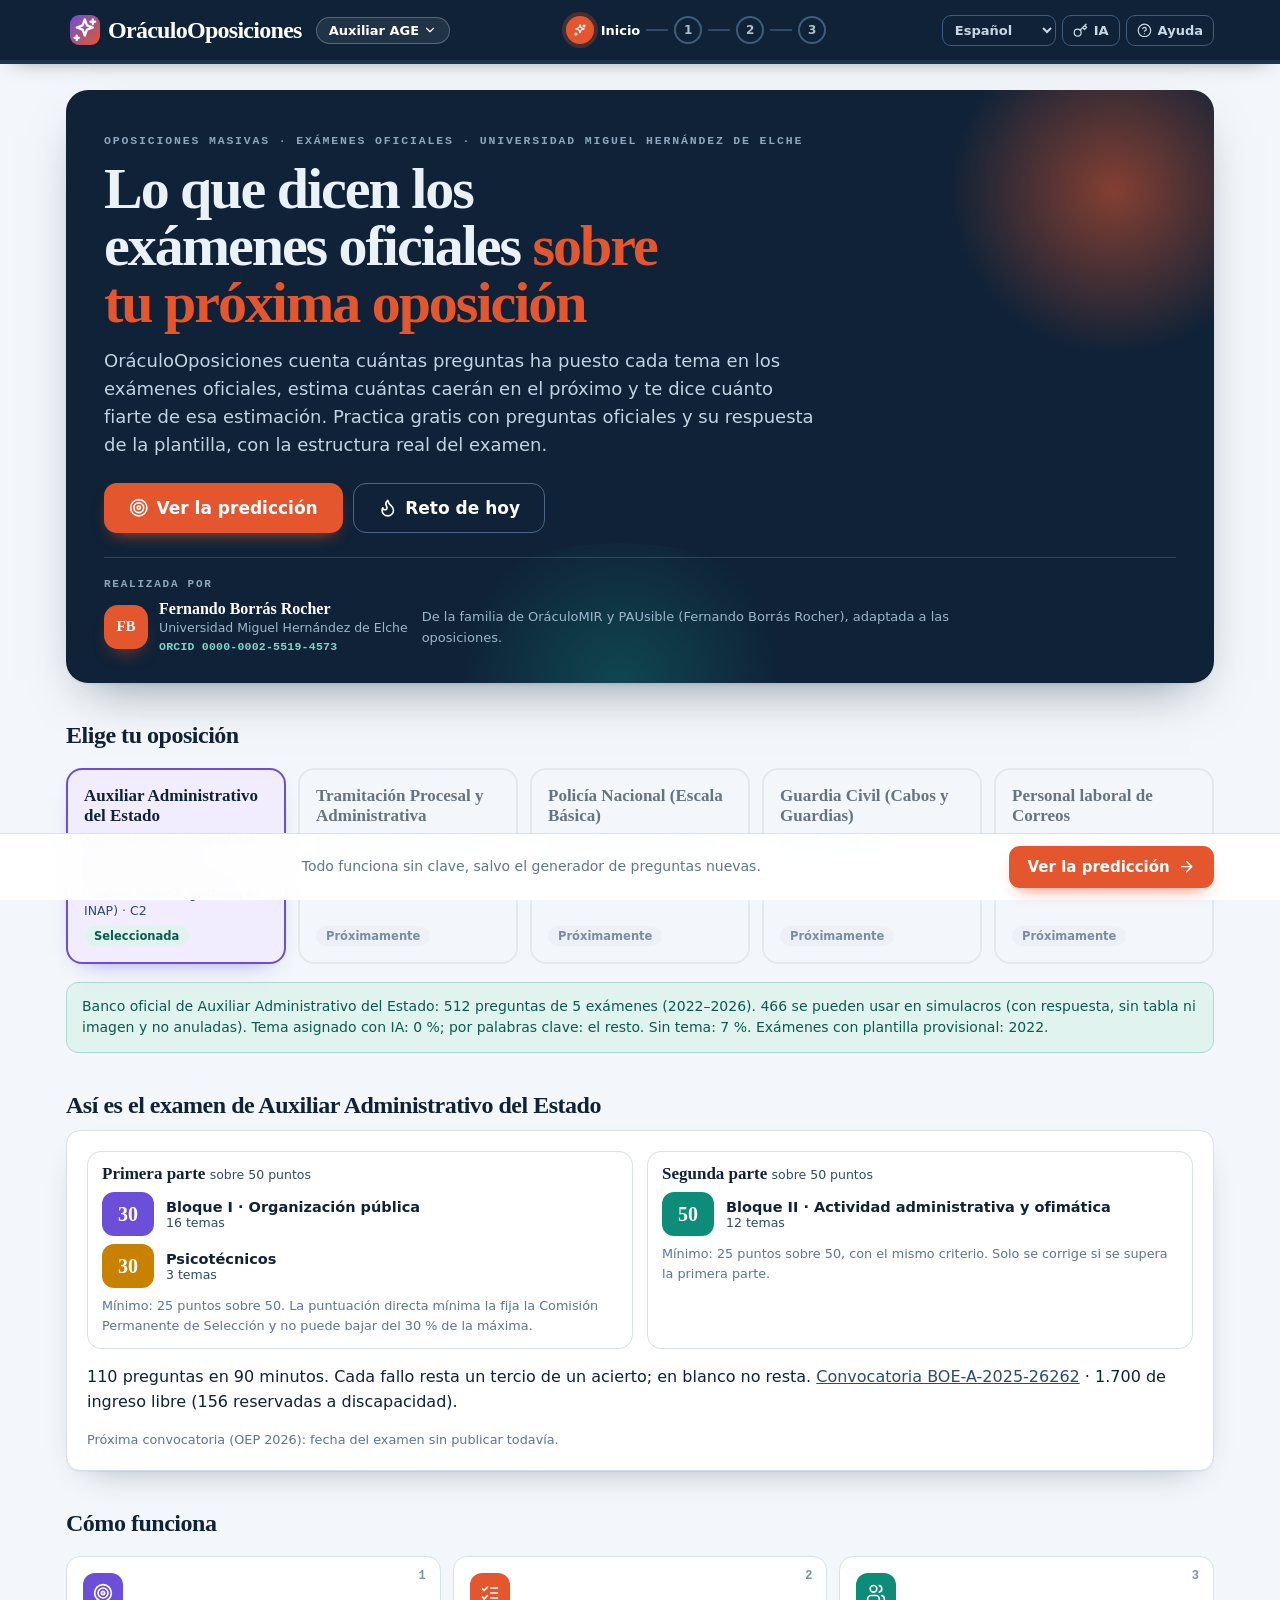
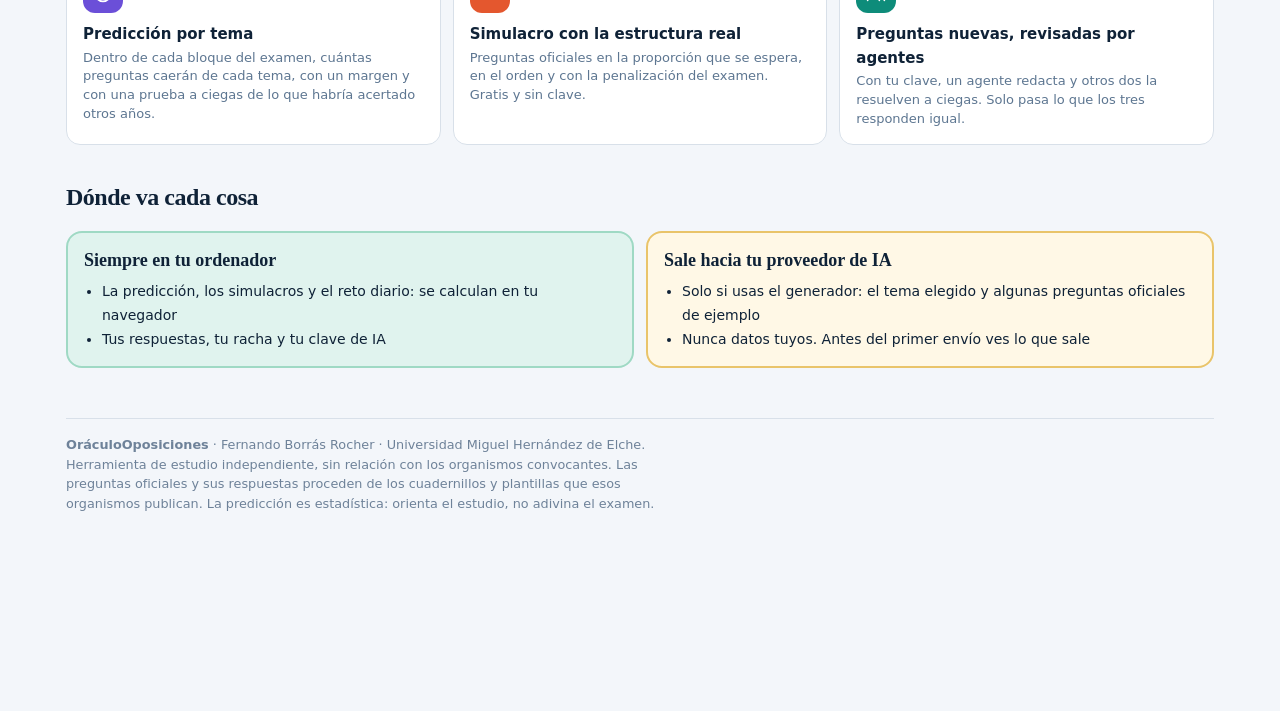
==== commit 79a96834: "Extractor: plantillas a dos columnas, dos opciones por línea, OCR y exámenes 2015-2019 apartados - L" ====
--- a/index.html
+++ b/index.html
@@ -432,6 +432,7 @@
 .oo-bloque{border-top:5px solid var(--c)}.oo-bloque h3{display:flex;align-items:center;gap:8px;flex-wrap:wrap}.oo-dot{width:12px;height:12px;border-radius:50%;background:var(--c)}
 .oo-bloque .om-bar span{background:var(--c)}
 @media(max-width:620px){.oo-opchip{max-width:110px;overflow:hidden;text-overflow:ellipsis}}
+.om-cab{align-items:center}
 </style></head>
 <body>
 <svg style="display:none" aria-hidden="true">
@@ -2361,7 +2362,7 @@
   }
   pintaPregunta(box, ex, 'sim');
   if (ex.limite) {
-    const tic = () => { const quedan = Math.max(0, ex.limite - (Date.now() - ex.t0) / 1000), el = $('reloj'); if (el) el.textContent = '⏱ ' + mmss(quedan); if (quedan <= 0) { clearInterval(relojT); toast(t('Se acabó el tiempo')); terminaSim(); } };
+    const tic = () => { const quedan = Math.max(0, ex.limite - (Date.now() - ex.t0) / 1000), el = $('reloj'); if (el) el.textContent = '⏱ ' + mmss(Math.ceil(quedan)); if (quedan <= 0) { clearInterval(relojT); toast(t('Se acabó el tiempo')); terminaSim(); } };
     tic(); relojT = setInterval(tic, 1000);
   }
 }
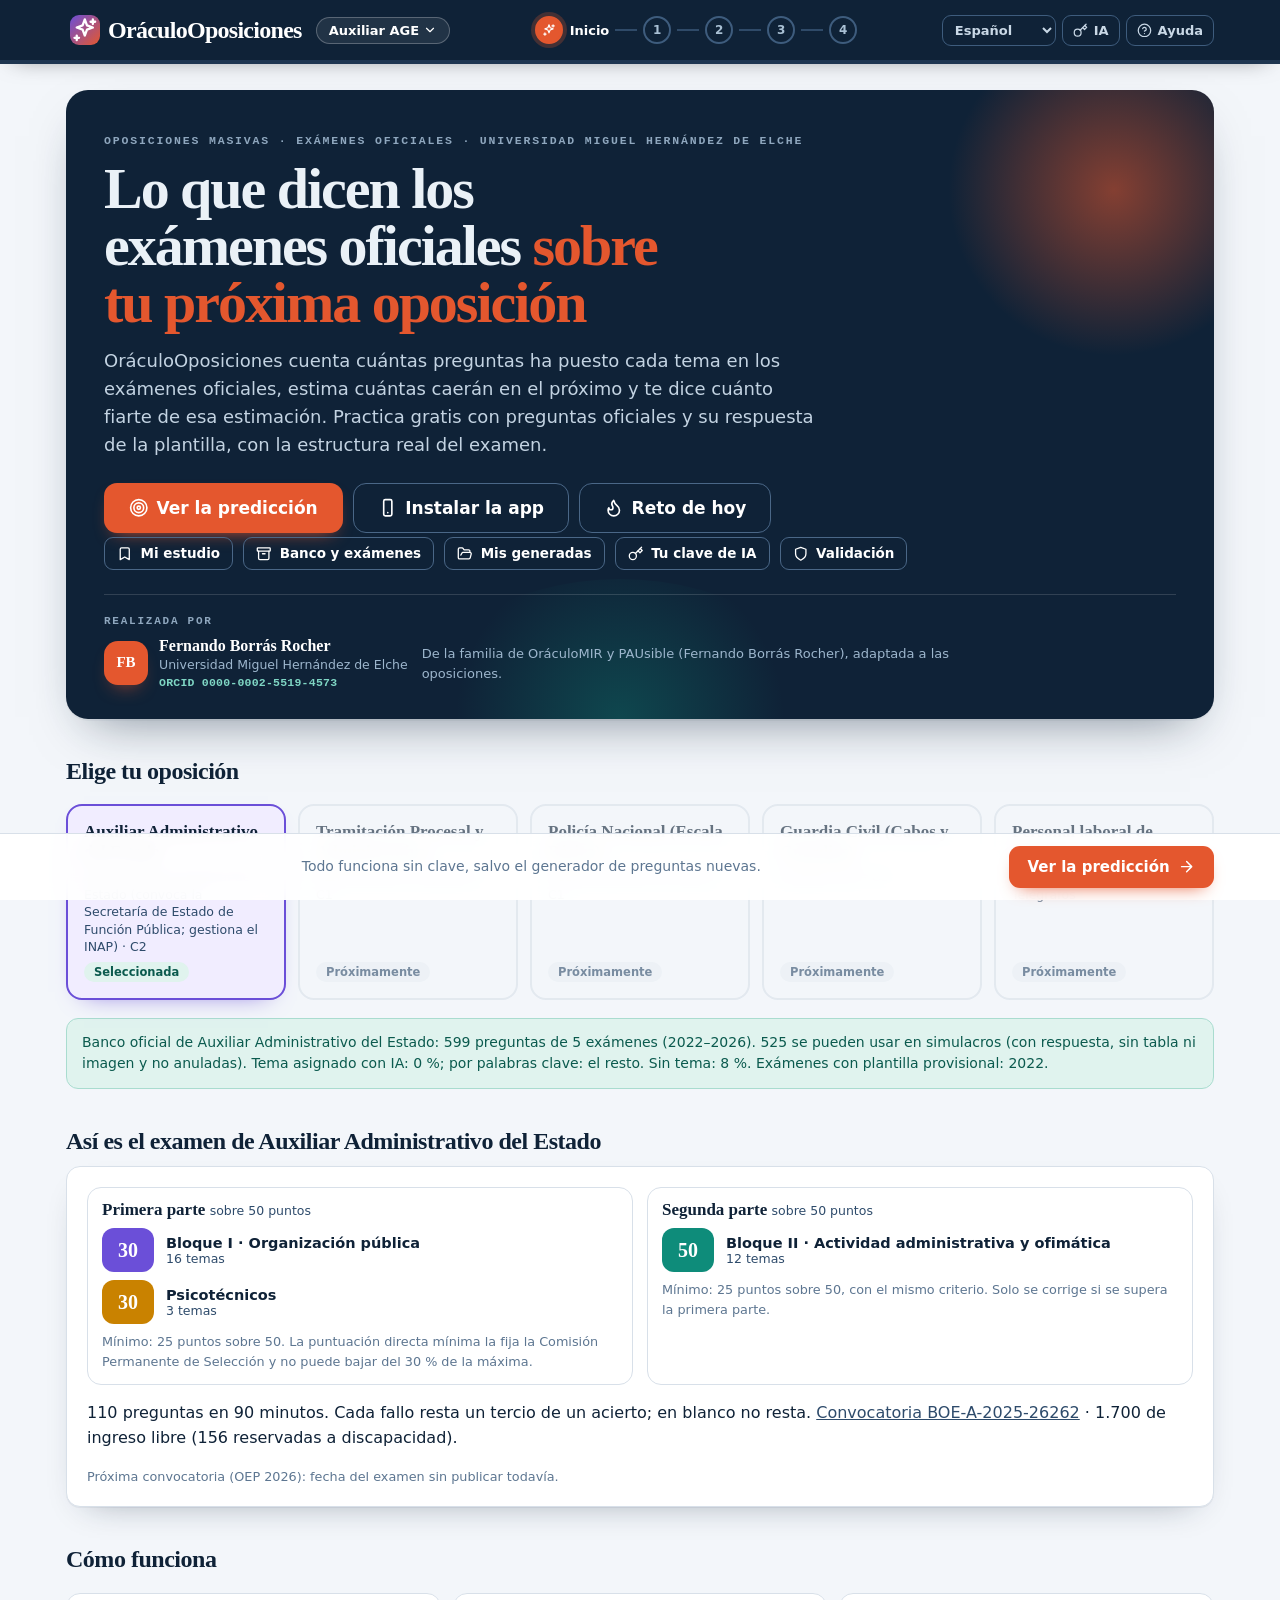
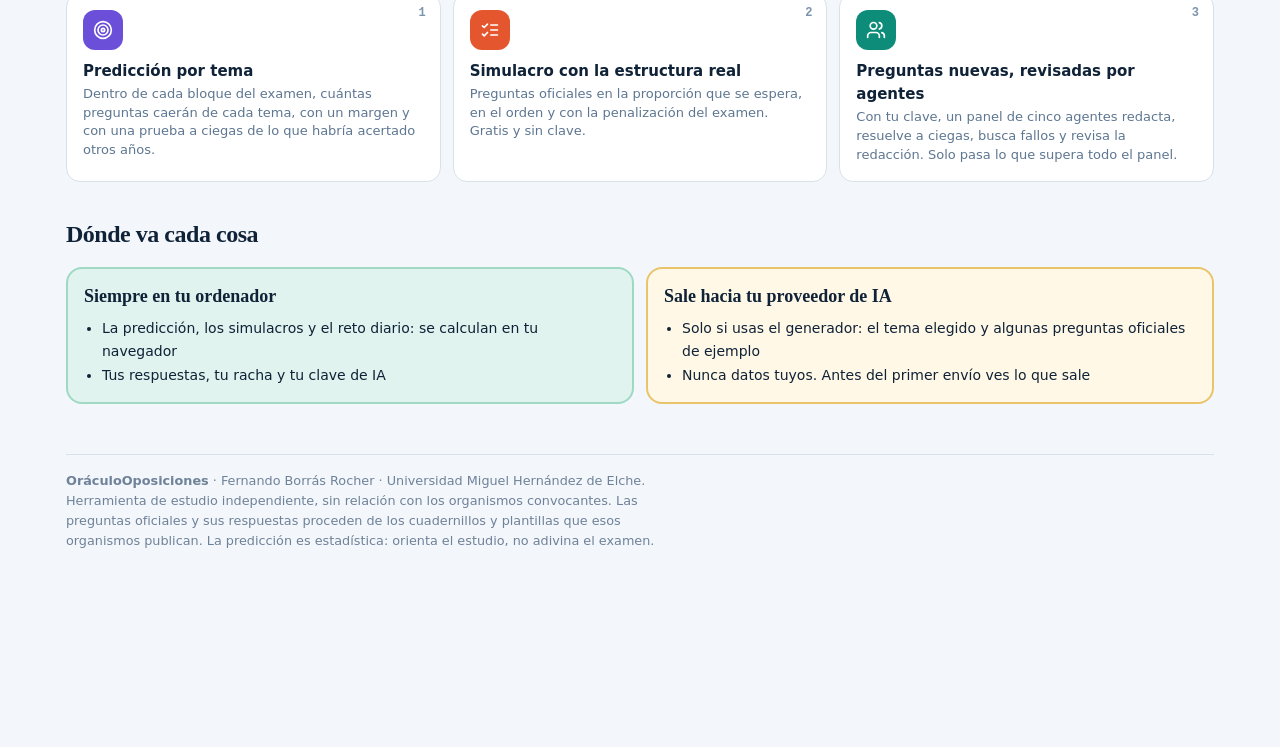
==== commit 21514db9: "v1.1: mejoras de OráculoMIR adaptadas a oposiciones - «¿Por qué?» con IA anclado a la respuesta de l" ====
--- a/index.html
+++ b/index.html
@@ -1,12 +1,12 @@
 <!DOCTYPE html>
 <html lang="es"><head><meta charset="utf-8"><meta name="viewport" content="width=device-width,initial-scale=1"><meta name="theme-color" content="#0F2237">
-<meta http-equiv="Content-Security-Policy" content="default-src 'none'; script-src 'unsafe-inline'; style-src 'unsafe-inline' https://fonts.googleapis.com; font-src https://fonts.gstatic.com; img-src data: blob:; media-src blob: data:; connect-src https://api.openai.com https://generativelanguage.googleapis.com https://api.anthropic.com 'self'; base-uri 'none'; form-action 'none'">
+<meta http-equiv="Content-Security-Policy" content="default-src 'none'; script-src 'unsafe-inline'; style-src 'unsafe-inline' https://fonts.googleapis.com; font-src https://fonts.gstatic.com; img-src data: blob: 'self'; media-src blob: data:; connect-src https://api.openai.com https://generativelanguage.googleapis.com https://api.anthropic.com 'self'; manifest-src 'self'; worker-src 'self'; base-uri 'none'; form-action 'none'">
 <meta name="author" content="Fernando Borrás Rocher">
 <meta name="description" content="Qué temas caerán en tu oposición, con simulacros de preguntas oficiales">
 <title>OráculoOposiciones · Qué temas caerán en tu oposición, con simulacros de preguntas oficiales</title><link rel="preconnect" href="https://fonts.googleapis.com">
 <link rel="preconnect" href="https://fonts.gstatic.com" crossorigin>
 <link href="https://fonts.googleapis.com/css2?family=Bricolage+Grotesque:opsz,wght@12..96,500;12..96,700;12..96,800&family=Instrument+Sans:ital,wght@0,400;0,500;0,600;0,700;1,400&family=JetBrains+Mono:wght@400;600&display=swap" rel="stylesheet">
-
+<link rel="manifest" href="manifest.webmanifest"><link rel="apple-touch-icon" href="icons/icon-192.png"><meta name="apple-mobile-web-app-capable" content="yes">
 <style>
 :root{
   --tinta:#0F2237; --acero:#2E4B6B; --acero-claro:#7C93AC; --gris:#5D7691;
@@ -433,6 +433,12 @@
 .oo-bloque .om-bar span{background:var(--c)}
 @media(max-width:620px){.oo-opchip{max-width:110px;overflow:hidden;text-overflow:ellipsis}}
 .om-cab{align-items:center}
+
+.om-exp:empty{display:none}.om-expbox{margin-top:10px;padding:12px 14px;border-radius:12px;background:#F6F3FF;border:1px solid #DCD3FF}
+.om-res{padding:9px 0;border-bottom:1px solid var(--linea-2);font-size:14.5px;line-height:1.5}.om-res small{color:var(--acero)}
+.om-check{display:flex;gap:10px;align-items:flex-start;margin:12px 0 4px;font-size:14.5px;line-height:1.5}.om-check input{margin-top:4px;width:18px;height:18px;flex:none}
+.om-fila{display:flex;flex-wrap:wrap;gap:8px 14px;align-items:center;justify-content:space-between;padding:10px 0;border-bottom:1px solid var(--linea,#e5e5e5)}.om-fila:last-child{border-bottom:0}
+.om-atajos{margin-top:4px}
 </style></head>
 <body>
 <svg style="display:none" aria-hidden="true">
@@ -504,7 +510,8 @@
     <p class="eyebrow" data-i18n="hero.eyebrow">Oposiciones masivas · Exámenes oficiales · Universidad Miguel Hernández de Elche</p>
     <h1 data-i18n="hero.h1">Lo que dicen los exámenes oficiales <em>sobre tu próxima oposición</em></h1>
     <p class="lede" data-i18n="hero.lede">OráculoOposiciones cuenta cuántas preguntas ha puesto cada tema en los exámenes oficiales, estima cuántas caerán en el próximo y te dice cuánto fiarte de esa estimación. Practica gratis con preguntas oficiales y su respuesta de la plantilla, con la estructura real del examen.</p>
-    <div class="actions"><button class="btn btn-primary btn-big" id="btnStart" type="button"><svg class="i"><use href="#i-target"/></svg><span data-i18n="s.empezar">Ver la predicción</span></button><button class="btn btn-ghost btn-big" id="btnEjemplo" type="button"><svg class="i"><use href="#i-flame"/></svg><span data-i18n="s.ejemplo">Reto de hoy</span></button></div>
+    <div class="actions"><button class="btn btn-primary btn-big" id="btnStart" type="button"><svg class="i"><use href="#i-target"/></svg><span data-i18n="s.empezar">Ver la predicción</span></button><button class="btn btn-ghost btn-big" id="btnInstalar" type="button" hidden><svg class="i"><use href="#i-phone"/></svg><span data-i18n="s.instalar">Instalar la app</span></button><button class="btn btn-ghost btn-big" id="btnEjemplo" type="button"><svg class="i"><use href="#i-flame"/></svg><span data-i18n="s.ejemplo">Reto de hoy</span></button></div>
+    <div class="actions om-atajos"><button class="btn btn-ghost btn-sm" type="button" data-irpaso="6"><svg class="i"><use href="#i-bookmark"/></svg><span data-i18n="Mi estudio">Mi estudio</span></button><button class="btn btn-ghost btn-sm" type="button" data-irpaso="7"><svg class="i"><use href="#i-archive"/></svg><span data-i18n="Banco y exámenes">Banco y exámenes</span></button><button class="btn btn-ghost btn-sm" type="button" data-irpaso="9"><svg class="i"><use href="#i-folder"/></svg><span data-i18n="Mis generadas">Mis generadas</span></button><button class="btn btn-ghost btn-sm" type="button" data-irpaso="10"><svg class="i"><use href="#i-key"/></svg><span data-i18n="Tu clave de IA">Tu clave de IA</span></button><button class="btn btn-ghost btn-sm" type="button" data-irpaso="8"><svg class="i"><use href="#i-shield"/></svg><span data-i18n="Validación">Validación</span></button></div>
     <p class="fa-inicio" id="inicioProj"></p>
     <div class="fa-autores"><span class="fa-autores-cap" data-i18n="Realizada por">Realizada por</span>
       <div class="fa-autor"><span class="fa-av" style="--c:#E4572E">FB</span><div><b>Fernando Borrás Rocher</b><small>Universidad Miguel Hernández de Elche</small><a class="fa-orcid" href="https://orcid.org/0000-0002-5519-4573" target="_blank" rel="noopener">ORCID 0000-0002-5519-4573</a></div></div>
@@ -519,7 +526,7 @@
   <div class="journey" style="grid-template-columns:repeat(auto-fit,minmax(200px,1fr))">
     <div class="jstop" style="--c:#6B4FD8"><span class="jn">1</span><div class="ji"><svg class="i"><use href="#i-target"/></svg></div><b data-i18n="s.j1b">Predicción por tema</b><span data-i18n="s.j1s">Dentro de cada bloque del examen, cuántas preguntas caerán de cada tema, con un margen y con una prueba a ciegas de lo que habría acertado otros años.</span></div>
     <div class="jstop" style="--c:#E4572E"><span class="jn">2</span><div class="ji"><svg class="i"><use href="#i-quiz"/></svg></div><b data-i18n="s.j2b">Simulacro con la estructura real</b><span data-i18n="s.j2s">Preguntas oficiales en la proporción que se espera, en el orden y con la penalización del examen. Gratis y sin clave.</span></div>
-    <div class="jstop" style="--c:#0E8C7A"><span class="jn">3</span><div class="ji"><svg class="i"><use href="#i-users"/></svg></div><b data-i18n="s.j3b">Preguntas nuevas, revisadas por agentes</b><span data-i18n="s.j3s">Con tu clave, un agente redacta y otros dos la resuelven a ciegas. Solo pasa lo que los tres responden igual.</span></div>
+    <div class="jstop" style="--c:#0E8C7A"><span class="jn">3</span><div class="ji"><svg class="i"><use href="#i-users"/></svg></div><b data-i18n="s.j3b">Preguntas nuevas, revisadas por agentes</b><span data-i18n="s.j3s">Con tu clave, un panel de cinco agentes redacta, resuelve a ciegas, busca fallos y revisa la redacción. Solo pasa lo que supera todo el panel.</span></div>
   </div>
   <h2 class="sec-title" data-i18n="Dónde va cada cosa">Dónde va cada cosa</h2>
   <div class="zonas"><div class="zona l"><h4 data-i18n="Siempre en tu ordenador">Siempre en tu ordenador</h4><ul data-i18n="s.zl">
@@ -530,7 +537,7 @@
 
 <!-- 1 · PREDICCIÓN -->
 <section class="screen" data-step="1">
-  <header class="sh" style="--c:#6B4FD8"><div class="sh-ico"><svg class="i"><use href="#i-target"/></svg></div><div><p class="sh-step" data-i18n="s.paso1">Paso 1 de 3</p><h2 id="predTit"></h2><p class="sh-lede" data-i18n="s.pred.lede">El número de preguntas de cada bloque lo fija la convocatoria; lo que se estima es cómo se reparten entre los temas. Es una prioridad de estudio, no una promesa: en cada bloque ves cuánto acertó el método en exámenes que no conocía.</p></div></header>
+  <header class="sh" style="--c:#6B4FD8"><div class="sh-ico"><svg class="i"><use href="#i-target"/></svg></div><div><p class="sh-step" data-i18n="s.paso1">Paso 1 de 4</p><h2 id="predTit"></h2><p class="sh-lede" data-i18n="s.pred.lede">El número de preguntas de cada bloque lo fija la convocatoria; lo que se estima es cómo se reparten entre los temas. Es una prioridad de estudio, no una promesa: en cada bloque ves cuánto acertó el método en exámenes que no conocía.</p></div></header>
   <div class="card"><div class="actions" style="margin-top:0"><button class="btn btn-primary btn-sm" id="btnCompartePred" type="button"><svg class="i"><use href="#i-ext"/></svg><span data-i18n="s.compartePred">Compartir la predicción</span></button><button class="btn btn-ghost btn-sm" id="btnCsvPred" type="button">CSV</button></div>
     <p class="help" id="notaPred"></p></div>
   <div id="predBloques"></div>
@@ -538,7 +545,7 @@
 
 <!-- 2 · SIMULACRO -->
 <section class="screen" data-step="2">
-  <header class="sh" style="--c:#E4572E"><div class="sh-ico"><svg class="i"><use href="#i-quiz"/></svg></div><div><p class="sh-step" data-i18n="s.paso2">Paso 2 de 3</p><h2 data-i18n="s.sim">Simulacro probable</h2><p class="sh-lede" id="simLede"></p></div></header>
+  <header class="sh" style="--c:#E4572E"><div class="sh-ico"><svg class="i"><use href="#i-quiz"/></svg></div><div><p class="sh-step" data-i18n="s.paso2">Paso 2 de 4</p><h2 data-i18n="s.sim">Simulacro probable</h2><p class="sh-lede" id="simLede"></p></div></header>
   <div class="card" id="simConfig">
     <div class="grid2">
       <div class="field"><label for="simModo" data-i18n="s.modo">Qué practicar</label><select id="simModo"></select></div>
@@ -553,7 +560,7 @@
 
 <!-- 3 · GENERADOR IA -->
 <section class="screen" data-step="3">
-  <header class="sh" style="--c:#0E8C7A"><div class="sh-ico"><svg class="i"><use href="#i-users"/></svg></div><div><p class="sh-step" data-i18n="s.paso3">Paso 3 de 3</p><h2 data-i18n="s.gen">Preguntas nuevas con agentes de IA</h2><p class="sh-lede" data-i18n="s.gen.lede">Un agente redacta preguntas al estilo del examen oficial del tema que elijas, con el contexto de lo que ha salido otros años. Dos agentes resolutores las contestan a ciegas, con las opciones barajadas. Solo se aceptan las que los tres responden igual; el código comprueba además el formato y que no sean copias del banco oficial.</p></div></header>
+  <header class="sh" style="--c:#0E8C7A"><div class="sh-ico"><svg class="i"><use href="#i-users"/></svg></div><div><p class="sh-step" data-i18n="s.paso3">Paso 3 de 4</p><h2 data-i18n="s.gen">Preguntas nuevas con agentes de IA</h2><p class="sh-lede" data-i18n="s.gen.lede">Un panel de cinco agentes, inspirado en DiagnostIA: uno redacta preguntas al estilo del examen oficial del tema que elijas, con el contexto de lo que ha salido otros años; dos las resuelven a ciegas con las opciones barajadas; el Contradictor intenta demostrar que están mal y la Lista de control revisa la redacción. El código comprueba además el formato, el estilo y que no sean copias del banco oficial. Solo se aceptan las que superan todo el panel.</p></div></header>
   <div class="card">
     <div class="grid3">
       <div class="field"><label for="genTema" data-i18n="s.tema">Tema</label><select id="genTema"></select></div>
@@ -562,14 +569,97 @@
     </div>
     <div class="actions"><button class="btn btn-primary" id="btnGen" type="button"><svg class="i"><use href="#i-sparkles"/></svg><span data-i18n="s.generar">Redactar y verificar</span></button></div>
     <p class="help" id="genEstado" role="status" aria-live="polite"></p>
-    <div class="aviso" data-i18n="s.gen.aviso">Que tres agentes coincidan reduce mucho los errores, pero no los elimina: varios modelos pueden equivocarse a la vez, y las leyes cambian. Las preguntas oficiales llevan la respuesta de la plantilla; las generadas, no. Comprueba cada una con el texto de la norma que cita.</div></div>
+    <p class="help"><a href="#" data-clave="1" data-i18n="¿No tienes clave? Así se consigue (y lo que cuesta)">¿No tienes clave? Así se consigue (y lo que cuesta)</a> · <a href="#" data-mias="1" data-i18n="Ver todo lo que he generado">Ver todo lo que he generado</a></p>
+    <p class="help" id="genCalib"></p>
+    <div class="aviso" data-i18n="s.gen.aviso">El panel reduce mucho los errores, pero no los elimina: varios modelos pueden equivocarse a la vez, y las leyes cambian. Las preguntas oficiales llevan la respuesta de la plantilla; las generadas, no. Comprueba cada una con el texto de la norma que cita; en «Cómo se valida» tienes la medición de cuántas respuestas erróneas se cuelan.</div></div>
   <div id="genRes"></div>
 </section>
 
-<!-- 4 · RETO DIARIO (sección fuera del recorrido) -->
+<!-- 4 · EXAMEN COMPLETO GENERADO CON IA -->
 <section class="screen" data-step="4">
+  <header class="sh" style="--c:#C98200"><div class="sh-ico"><svg class="i"><use href="#i-rocket"/></svg></div><div><p class="sh-step" data-i18n="s.paso4">Paso 4 de 4</p><h2 id="exTit"></h2><p class="sh-lede" data-i18n="s.ex.lede">Un examen entero de preguntas nuevas, con la estructura de la convocatoria y repartidas por tema según la predicción. Cada pregunta pasa por el panel de cinco agentes del generador y solo entra si lo supera. Después, lo haces como simulacro con reloj y penalización.</p></div></header>
+  <div class="card">
+    <div class="grid3">
+      <div class="field"><label for="exN" data-i18n="s.nPreg">Número de preguntas</label><select id="exN"><option value="25">25</option><option value="50">50</option><option value="0" selected data-i18n="s.exCompleto">Examen completo</option></select></div>
+      <div class="field"><label for="exRev" data-i18n="s.revisor">Segundo resolutor</label><select id="exRev"></select></div>
+      <div class="field"><label for="exTiempo" data-i18n="s.tiempo">Tiempo</label><select id="exTiempo"><option value="real" id="optRitmoEx"></option><option value="libre" data-i18n="s.tLibre">Sin límite</option></select></div>
+    </div>
+    <label class="om-check"><input type="checkbox" id="exRelleno" checked> <span data-i18n="s.exRelleno">Si los agentes descartan preguntas y faltan, completar con preguntas oficiales de ese tema (se indican como oficiales)</span></label>
+    <p class="help" id="exEstima"></p>
+    <div class="actions"><button class="btn btn-primary" id="btnExGen" type="button"><svg class="i"><use href="#i-sparkles"/></svg><span data-i18n="s.exGen">Generar el examen</span></button></div>
+    <p class="help" id="exEstado" role="status" aria-live="polite"></p>
+    <p class="help"><a href="#" data-clave="1" data-i18n="¿No tienes clave? Así se consigue (y lo que cuesta)">¿No tienes clave? Así se consigue (y lo que cuesta)</a> · <a href="#" data-mias="1" data-i18n="Ver todo lo que he generado">Ver todo lo que he generado</a></p>
+    <p class="help" id="exCalib"></p>
+  </div>
+  <div id="exRes"></div>
+</section>
+
+<!-- 5 · RETO DIARIO (sección fuera del recorrido) -->
+<section class="screen" data-step="5">
   <header class="sh" style="--c:#C98200"><div class="sh-ico"><svg class="i"><use href="#i-flame"/></svg></div><div><p class="sh-step" id="retoNum"></p><h2 data-i18n="s.reto">Reto de hoy</h2><p class="sh-lede" data-i18n="s.reto.lede">Diez preguntas oficiales de tu oposición, las mismas para todo el mundo hoy. Compara tu resultado con quien prepara lo mismo que tú y mantén la racha.</p></div></header>
   <div id="retoBox"></div>
+</section>
+
+<!-- 6 · MI ESTUDIO -->
+<section class="screen" data-step="6">
+  <header class="sh" style="--c:#6B4FD8"><div class="sh-ico"><svg class="i"><use href="#i-calendar"/></svg></div><div><h2 data-i18n="s.est">Mi estudio</h2><p class="sh-lede" data-i18n="s.est.lede">Tus fallos vuelven cuando toca, y el plan te dice en qué temas estás perdiendo más puntos según lo que se espera en el próximo examen. Todo se calcula y se guarda en tu navegador, por oposición.</p></div></header>
+  <div class="card"><h3 data-i18n="s.repaso">Repaso espaciado de tus fallos</h3><div id="repasoBox"></div></div>
+  <div id="pracBox"></div>
+  <div class="card"><h3 data-i18n="s.plan">Dónde ganas más puntos</h3><div id="planBox"></div></div>
+</section>
+
+<!-- 7 · BANCO Y EXÁMENES -->
+<section class="screen" data-step="7">
+  <header class="sh" style="--c:#E4572E"><div class="sh-ico"><svg class="i"><use href="#i-archive"/></svg></div><div><h2 data-i18n="s.banco">Banco y exámenes</h2><p class="sh-lede" data-i18n="s.banco.lede">Haz un examen oficial de un año concreto entero, con la respuesta de la plantilla, o busca preguntas por palabras, tema y año.</p></div></header>
+  <div class="card"><h3 data-i18n="s.anio">Un examen oficial completo</h3>
+    <div class="grid3"><div class="field"><label for="bancoAnio" data-i18n="s.anioSel">Año</label><select id="bancoAnio"></select></div>
+      <div class="field"><label for="anioTiempo" data-i18n="s.tiempo">Tiempo</label><select id="anioTiempo"><option value="real" id="optRitmoAnio"></option><option value="libre" data-i18n="s.tLibre">Sin límite</option></select></div></div>
+    <div class="actions"><button class="btn btn-primary" id="btnAnio" type="button"><svg class="i"><use href="#i-play"/></svg><span data-i18n="s.empAnio">Empezar ese examen</span></button></div>
+    <p class="help" data-i18n="s.anio.help">Entran las preguntas puntuables con respuesta en la plantilla. Las de reserva, las anuladas y las que dependen de una tabla no entran.</p></div>
+  <div class="card"><h3 data-i18n="s.buscar">Buscar en el banco</h3>
+    <div class="grid3"><div class="field"><label for="busTexto" data-i18n="s.palabras">Palabras</label><input id="busTexto" type="search" data-i18n-attr="placeholder:s.busPh" placeholder="p. ej. recurso de alzada plazo"></div>
+      <div class="field"><label for="busTema" data-i18n="s.tema">Tema</label><select id="busTema"></select></div>
+      <div class="field"><label for="busAnio" data-i18n="s.anioSel">Año</label><select id="busAnio"></select></div></div>
+    <div class="actions"><button class="btn btn-primary btn-sm" id="btnBusPrac" type="button"><svg class="i"><use href="#i-quiz"/></svg><span data-i18n="s.busPrac">Practicar estos resultados (hasta 40)</span></button></div>
+    <div id="busRes"></div></div>
+</section>
+
+<!-- 8 · VALIDACIÓN -->
+<section class="screen" data-step="8">
+  <header class="sh" style="--c:#0E8C7A"><div class="sh-ico"><svg class="i"><use href="#i-shield"/></svg></div><div><h2 data-i18n="s.val">Cómo se valida</h2><p class="sh-lede" data-i18n="s.val.lede">Qué se ha comprobado de cada examen y cuánto acierta la predicción. Si algo falla, avisa desde la propia pregunta.</p></div></header>
+  <div class="card"><h3 data-i18n="s.valEx">Exámenes y respuestas</h3><div id="valTabla"></div><ul class="fa-ul" id="valLista"></ul></div>
+  <div class="card"><h3 data-i18n="s.valPred">Predicción</h3><div id="valPred"></div></div>
+  <div class="card"><h3 data-i18n="s.valGen">Fiabilidad de las preguntas generadas con IA</h3>
+    <p class="help" data-i18n="s.valGen.txt">Se mide con preguntas oficiales, cuya respuesta conocemos. Cada una pasa por el panel dos veces: con su respuesta oficial y con una respuesta errónea puesta a propósito, como si el redactor se hubiera equivocado. Así se sabe cuántas buenas acepta y cuántas erróneas deja pasar.</p>
+    <div id="valCalib"></div>
+    <div class="actions"><button class="btn btn-ghost btn-sm" id="btnCalib" type="button"><svg class="i"><use href="#i-scale"/></svg><span data-i18n="s.calibMia">Medirlo con mi clave (50 preguntas, unas 25 llamadas)</span></button></div>
+    <p class="help" id="calibEstado" role="status" aria-live="polite"></p><div id="valCalibMia"></div></div>
+  <div class="card"><h3 data-i18n="s.valFuente">Código y datos</h3><p data-i18n="s.valFuente.txt">Todo es abierto: el código, los PDF oficiales y el informe de extracción de cada examen están en el repositorio de GitHub.</p>
+    <div class="actions"><a class="btn btn-ghost btn-sm" href="https://github.com/fborrasumh/oraculooposiciones" target="_blank" rel="noopener"><svg class="i"><use href="#i-github"/></svg><span>GitHub</span></a><a class="btn btn-ghost btn-sm" id="lnkInforme" href="https://github.com/fborrasumh/oraculooposiciones" target="_blank" rel="noopener"><svg class="i"><use href="#i-doc"/></svg><span data-i18n="s.informe">Informe de extracción</span></a></div></div>
+</section>
+
+<!-- 9 · MIS GENERADAS (fuera del recorrido) -->
+<section class="screen" data-step="9">
+  <header class="sh" style="--c:#C98200"><div class="sh-ico"><svg class="i"><use href="#i-folder"/></svg></div><div><h2 data-i18n="Mis generadas">Mis generadas</h2><p class="sh-lede" data-i18n="s.mias.lede">Todo lo que has generado con IA en esta oposición: los exámenes del paso 4 y las preguntas sueltas del paso 3. Se guarda en este navegador, sin servidor.</p></div></header>
+  <div class="card"><p id="miasResumen"></p>
+    <div class="actions"><button class="btn btn-ghost btn-sm" id="btnMiasCopia" type="button"><svg class="i"><use href="#i-download"/></svg><span data-i18n="Hacer una copia (JSON)">Hacer una copia (JSON)</span></button>
+      <label class="btn btn-ghost btn-sm"><svg class="i"><use href="#i-upload"/></svg><span data-i18n="Recuperar una copia">Recuperar una copia</span><input type="file" id="miasImporta" accept=".json,application/json" hidden></label></div></div>
+  <h2 class="sec-title" data-i18n="Exámenes generados">Exámenes generados</h2>
+  <div class="card" id="miasEx"></div>
+  <h2 class="sec-title" data-i18n="Preguntas sueltas del generador">Preguntas sueltas del generador</h2>
+  <div class="card"><div class="grid2"><div class="field"><label for="miasTema" data-i18n="s.tema">Tema</label><select id="miasTema"></select></div>
+      <div class="field"><label for="miasEstado" data-i18n="Estado">Estado</label><select id="miasEstado"><option value="" data-i18n="Todas">Todas</option><option value="aceptada" data-i18n="aprobada por el panel">aprobada por el panel</option><option value="dudosa" data-i18n="dudosa">dudosa</option></select></div></div>
+    <div class="actions"><button class="btn btn-primary btn-sm" id="btnMiasSim" type="button"><svg class="i"><use href="#i-play"/></svg><span data-i18n="Simulacro con estas preguntas (aprobadas)">Simulacro con estas preguntas (aprobadas)</span></button></div>
+    <div id="miasGen"></div></div>
+</section>
+
+<!-- 10 · TU CLAVE DE IA (fuera del recorrido) -->
+<section class="screen" data-step="10">
+  <header class="sh" style="--c:#0E8C7A"><div class="sh-ico"><svg class="i"><use href="#i-key"/></svg></div><div><h2 data-i18n="Tu clave de IA">Tu clave de IA</h2><p class="sh-lede" data-i18n="s.clave.lede">Es opcional. La predicción, los simulacros con preguntas oficiales, el reto diario y el repaso funcionan gratis y sin clave. La clave solo hace falta para las explicaciones con IA y para generar preguntas y exámenes nuevos.</p></div></header>
+  <div class="grid2"><div class="card" id="clavePasos"></div><div class="card" id="claveCoste"></div></div>
+  <h2 class="sec-title" data-i18n="¿Clave de API o suscripción mensual?">¿Clave de API o suscripción mensual?</h2>
+  <div class="grid2"><div class="card" id="claveChat"></div><div class="card" id="claveApi"></div></div>
+  <p class="help" id="claveNota"></p>
 </section>
 </main>
 
@@ -581,6 +671,7 @@
   <div class="field"><label for="apiKey" data-i18n="Tu clave de API">Tu clave de API</label><div class="keyrow"><input type="password" id="apiKey" autocomplete="off"><button class="eye" id="btnEye" type="button" aria-label="Ver" data-i18n-attr="aria-label:Ver"><svg class="i"><use href="#i-eye"/></svg></button></div></div>
   <div class="field"><label for="selModelo" data-i18n="Modelo">Modelo</label><select id="selModelo"></select><input type="text" id="modelo" hidden autocomplete="off" placeholder="Escribe el nombre exacto del modelo" data-i18n-attr="placeholder:Escribe el nombre exacto del modelo" style="margin-top:8px"></div>
   <div class="actions"><button class="btn btn-ghost btn-sm" id="btnModelos" type="button" data-i18n="Ver los modelos de mi clave">Ver los modelos de mi clave</button></div>
+  <p class="help"><button type="button" class="btn btn-ghost btn-sm" data-clave="1" data-i18n="¿Cómo consigo una clave? Guía paso a paso">¿Cómo consigo una clave? Guía paso a paso</button></p>
   <p class="help" id="iaEstado" data-i18n="f.ia.ayuda">La clave se guarda solo en este navegador y se envía únicamente a tu proveedor. Cada persona usa la suya y paga su propio uso. Elige un modelo económico: este uso no necesita el más potente.</p></div></div></div>
 <div class="modal" id="mEnvio" role="dialog" aria-modal="true" aria-labelledby="mEnT"><div class="modal-box"><div class="modal-head"><h2 id="mEnT" data-i18n="Esto es lo que saldría hacia tu proveedor de IA">Esto es lo que saldría hacia tu proveedor de IA</h2><button type="button" data-close data-i18n="Cerrar">Cerrar</button></div><div class="modal-body"><div id="envioInfo"></div><pre class="fa-pre" id="envioTxt"></pre><label class="fa-chk" style="margin:12px 0"><input type="checkbox" id="envioOk"> <span data-i18n="f.envio.chk">He revisado la muestra y confirmo que puede salir de mi ordenador.</span></label><div class="actions"><button class="btn btn-primary" id="envioSi" type="button" disabled data-i18n="s.enviar">Enviar y generar</button><button class="btn btn-ghost" id="envioNo" type="button" data-i18n="Cancelar">Cancelar</button></div></div></div></div>
 <div class="modal" id="mHelp" role="dialog" aria-modal="true" aria-labelledby="mHelpT"><div class="modal-box"><div class="modal-head"><h2 id="mHelpT" data-i18n="Ayuda">Ayuda</h2><button type="button" data-close data-i18n="Cerrar">Cerrar</button></div><div class="modal-body"><div class="glos" id="glos"></div></div></div></div>
@@ -1434,6 +1525,115 @@
 "opciones repetidas": "repeated options",
 "respuesta correcta fuera de 1-4": "correct answer outside 1-4",
 "usa «todas/ninguna de las anteriores»": "uses “all/none of the above”",
+"Mi estudio": "My study",
+"Banco y exámenes": "Bank and exams",
+"Mis generadas": "My generated",
+"Tu clave de IA": "Your AI key",
+"Validación": "Validation",
+"¿No tienes clave? Así se consigue (y lo que cuesta)": "No key? Here is how to get one (and what it costs)",
+"Ver todo lo que he generado": "See everything I have generated",
+"Hacer una copia (JSON)": "Make a copy (JSON)",
+"Recuperar una copia": "Restore a copy",
+"Exámenes generados": "Generated exams",
+"Preguntas sueltas del generador": "Single questions from the generator",
+"Estado": "Status",
+"Todas": "All",
+"aprobada por el panel": "approved by the panel",
+"dudosa": "doubtful",
+"Simulacro con estas preguntas (aprobadas)": "Mock exam with these questions (approved)",
+"¿Clave de API o suscripción mensual?": "API key or monthly subscription?",
+"¿Cómo consigo una clave? Guía paso a paso": "How do I get a key? Step-by-step guide",
+"Pregunta generada por IA y aprobada por un panel de cinco agentes (no oficial)": "AI-generated question approved by a panel of five agents (not official)",
+"Tienes {0} preguntas para repasar hoy.": "You have {0} questions to review today.",
+"Repasar": "Review",
+"Avisar de un error": "Report an error",
+"Los fallos ya están en tu repaso espaciado («Mi estudio»).": "Your wrong answers are now in your spaced review (“My study”).",
+"Clave": "Key point",
+"Ojo": "Note",
+"Repasa": "Review",
+"redactor del examen": "exam writer",
+"Se enviarán unos {0} caracteres a {1}: solo esta pregunta oficial y su respuesta. Una llamada por pregunta; la explicación se guarda para no pagarla dos veces.": "About {0} characters will be sent to {1}: only this official question and its answer. One call per question; the explanation is saved so you do not pay twice.",
+"Pidiendo la explicación…": "Requesting the explanation…",
+"Preguntas en tu repaso: {0}. Para hoy: {1}.": "Questions in your review: {0}. Due today: {1}.",
+"Repasar {0} ahora": "Review {0} now",
+"Nada pendiente hoy": "Nothing due today",
+"Cada fallo vuelve a salir al día siguiente; si lo aciertas, a los 1, 3, 7, 21 y 60 días. Tras cinco aciertos seguidos se da por dominado.": "Each wrong answer comes back the next day; if you get it right, after 1, 3, 7, 21 and 60 days. After five correct answers in a row it counts as mastered.",
+"Todavía no has respondido preguntas. Haz el reto diario o un simulacro y aquí verás dónde estás perdiendo más puntos.": "You have not answered any questions yet. Do the daily challenge or a mock exam and you will see here where you are losing the most points.",
+"Respondidas": "Answered",
+"Fallo": "Miss rate",
+"Preguntas en juego": "Questions at stake",
+"preguntas": "questions",
+"Disponible cuando estén cargados los exámenes oficiales.": "Available once the official exams are loaded.",
+"Todos": "All",
+"{0} preguntas oficiales con respuesta.": "{0} official questions with an answer.",
+"Preguntas": "Questions",
+"Con respuesta": "With answer",
+"Anuladas": "Cancelled",
+"Cotejo con lo publicado": "Checked against published data",
+"coincide": "matches",
+"difiere": "differs",
+"fuente": "source",
+"Todavía no hay una medición publicada.": "There is no published measurement yet.",
+"Tu medición": "Your measurement",
+"Generar el examen": "Generate the exam",
+"Generar otro examen": "Generate another exam",
+"Continuar la generación": "Continue generating",
+"Examen de {0} preguntas": "{0}-question exam",
+"Generadas y aprobadas por el panel: {0}. Completadas con preguntas oficiales: {1}. Faltan: {2}.": "Generated and approved by the panel: {0}. Filled with official questions: {1}. Missing: {2}.",
+"Hacer el simulacro": "Take the mock exam",
+"Todo lo que generas se guarda en este navegador. Los exámenes anteriores y las preguntas sueltas están en «Mis generadas».": "Everything you generate is saved in this browser. Previous exams and single questions are in “My generated”.",
+"Ver mis generadas": "See my generated",
+"Pedidas": "Requested",
+"IA verificadas": "AI checked",
+"Oficiales": "Official",
+"Descartes del código y de los agentes ({0})": "Discarded by the code and the agents ({0})",
+"Preguntas generadas y revisadas por un panel de agentes de IA": "Questions generated and reviewed by a panel of AI agents",
+"Generando {0}… ({1} de {2} preguntas listas)": "Generating {0}… ({1} of {2} questions ready)",
+"Examen listo: {0} preguntas.": "Exam ready: {0} questions.",
+"Medido el {0} con {1} preguntas oficiales ({2}, {3}).": "Measured on {0} with {1} official questions ({2}, {3}).",
+"Método": "Method",
+"Acepta la pregunta con la respuesta buena": "Accepts the question with the right answer",
+"Deja pasar una respuesta errónea": "Lets a wrong answer through",
+"Solo los dos resolutores": "Only the two solvers",
+"+ Contradictor": "+ Contradictor",
+"Panel completo (+ Lista de control y estilo)": "Full panel (+ Checklist and style)",
+"Panel completo, contando también las dudosas": "Full panel, also counting doubtful ones",
+"Cuando los dos resolutores coinciden, aciertan el {0} de las veces. Lo importante es la última columna: de cada 100 preguntas en las que el redactor se equivoca de respuesta, cuántas se colarían. Medido con preguntas oficiales; las generadas pueden comportarse algo distinto.": "When the two solvers agree, they are right {0} of the time. The key figure is the last column: out of every 100 questions where the writer gets the answer wrong, how many would slip through. Measured with official questions; generated ones may behave somewhat differently.",
+"Se enviarán 50 preguntas oficiales a {0}, en unas 25 llamadas con tu clave. No incluye datos tuyos.": "50 official questions will be sent to {0}, in about 25 calls with your key. It contains no data about you.",
+"Midiendo… {0} de {1} preguntas": "Measuring… {0} of {1} questions",
+"Medición publicada: el panel acepta el {0} de las preguntas con respuesta buena y deja pasar el {1} de las respuestas erróneas (solo con dos resolutores: {2}).": "Published measurement: the panel accepts {0} of questions with the right answer and lets {1} of wrong answers through (with only two solvers: {2}).",
+"Redactadas: {0} · aprobadas por el panel: {1} · dudosas: {2} · descartadas: {3}.": "Written: {0} · approved by the panel: {1} · doubtful: {2} · discarded: {3}.",
+"Contradictor: {0}. {1}": "Contradictor: {0}. {1}",
+"Lista de control: {0}. {1}": "Checklist: {0}. {1}",
+"Estilo (código): {0}": "Style (code): {0}",
+"Pregunta {0} descartada: repite otra de este examen.": "Question {0} discarded: it repeats another one in this exam.",
+"Agentes 4 y 5: el Contradictor y la Lista de control revisan {0} preguntas…": "Agents 4 and 5: the Contradictor and the Checklist review {0} questions…",
+"Pregunta «{0}…» descartada por el panel: {1}": "Question “{0}…” discarded by the panel: {1}",
+"{0} generadas por IA · {1} oficiales": "{0} AI-generated · {1} official",
+"Continuar": "Continue",
+"Todavía no has generado ningún examen. Hazlo en el paso 4.": "You have not generated any exam yet. Do it in step 4.",
+"Ver más ({0})": "See more ({0})",
+"No hay preguntas sueltas. Genéralas en el paso 3.": "There are no single questions. Generate them in step 3.",
+"¿Borrar este examen de este navegador? No se puede deshacer.": "Delete this exam from this browser? This cannot be undone.",
+"El fichero no es una copia de «Mis generadas».": "The file is not a copy of “My generated”.",
+"Recuperados {0} exámenes y {1} preguntas.": "Recovered {0} exams and {1} questions.",
+"Entra en platform.openai.com y crea una cuenta. Es distinta de la de ChatGPT, aunque puedes usar el mismo correo.": "Go to platform.openai.com and create an account. It is separate from ChatGPT, although you can use the same email.",
+"En Billing, añade un método de pago y compra un crédito pequeño (por ejemplo, 5 €). Fija un límite de gasto mensual bajo antes de crear la clave.": "In Billing, add a payment method and buy a small credit (for example, €5). Set a low monthly spending limit before creating the key.",
+"En API keys, pulsa Create new secret key. Cópiala y guárdala en un lugar seguro: no se vuelve a mostrar.": "In API keys, click Create new secret key. Copy it and keep it somewhere safe: it is not shown again.",
+"No la compartas ni la pegues en chats o redes. Si se expone, revócala en la plataforma y crea otra.": "Do not share it or paste it in chats or social media. If it is exposed, revoke it on the platform and create another.",
+"También valen Google Gemini (aistudio.google.com, con una capa gratuita limitada) y Anthropic Claude (console.anthropic.com). Con claves de dos proveedores distintos, el segundo resuelve y revisa: modelos distintos se equivocan menos a la vez.": "Google Gemini (aistudio.google.com, with a limited free tier) and Anthropic Claude (console.anthropic.com) also work. With keys from two different providers, the second solves and reviews: different models are less often wrong at the same time.",
+"Se paga por uso, por tokens (trozos de texto). Con un modelo económico, cada tanda de preguntas cuesta céntimos.": "You pay per use, by tokens (chunks of text). With an inexpensive model, each batch of questions costs cents.",
+"Con el límite de gasto que fijas, nunca pagarás más de lo que hayas decidido.": "With the spending limit you set, you will never pay more than you decided.",
+"Cuota fija cada mes, la uses mucho o poco.": "Fixed fee every month, whether you use it a lot or a little.",
+"Conversación libre: el resultado depende de cómo preguntes y cambia de una vez a otra.": "Free conversation: the result depends on how you ask and changes from one time to another.",
+"Las respuestas que te da las tienes que comprobar tú.": "You have to check the answers it gives you yourself.",
+"Un examen completo se hace pregunta a pregunta, copiando y pegando.": "A full exam is done question by question, copying and pasting.",
+"Pagas solo lo que usas, con un límite que fijas tú.": "You only pay for what you use, with a limit you set.",
+"Cada pregunta pasa por un panel de cinco agentes; solo se queda lo que lo supera.": "Each question goes through a panel of five agents; only what passes it is kept.",
+"Todo lo que generas queda guardado en este navegador, en «Mis generadas».": "Everything you generate stays saved in this browser, in “My generated”.",
+"Por API, OpenAI no usa tus datos para entrenar sus modelos por defecto.": "Through the API, OpenAI does not use your data to train its models by default.",
+"Si se corta, pulsa «Continuar»: no se repite lo ya generado.": "If it stops, press “Continue”: what was already generated is not repeated.",
+"Instalable y sin conexión": "Installable and offline",
 "title": "OráculoOposiciones · Which topics will come up in your Spanish civil-service exam",
 "hero.eyebrow": "Mass civil-service exams · Official exams · Miguel Hernández University of Elche",
 "hero.h1": "What the official exams say <em>about your next civil-service exam</em>",
@@ -1446,12 +1646,13 @@
 "s.j2b": "Mock exam with the real structure",
 "s.j2s": "Official questions in the expected proportion, in the order and with the penalty of the exam. Free and with no key.",
 "s.j3b": "New questions, reviewed by agents",
-"s.j3s": "With your key, one agent writes and two others answer blind. Only what all three answer the same way gets through.",
+"s.j3s": "With your key, a panel of five agents writes, answers blind, looks for flaws and reviews the wording. Only what passes the whole panel gets through.",
 "s.zl": "<li>The forecast, the mock exams and the daily challenge: computed in your browser</li><li>Your answers, your streak and your AI key</li>",
 "s.zn": "<li>Only if you use the generator: the chosen topic and some official example questions</li><li>Never your data. Before the first send you see what goes out</li>",
-"s.paso1": "Step 1 of 3",
-"s.paso2": "Step 2 of 3",
-"s.paso3": "Step 3 of 3",
+"s.paso1": "Step 1 of 4",
+"s.paso2": "Step 2 of 4",
+"s.paso3": "Step 3 of 4",
+"s.paso4": "Step 4 of 4",
 "s.pred.lede": "The number of questions in each block is set by the official call; what is estimated is how they are split among the topics. It is a study priority, not a promise: in each block you can see how well the method did in exams it did not know.",
 "s.compartePred": "Share the forecast",
 "s.sim": "Likely mock exam",
@@ -1467,12 +1668,12 @@
 "s.empSim": "Start the mock exam",
 "s.retaAmigo": "Challenge a friend with this same exam",
 "s.gen": "New questions with AI agents",
-"s.gen.lede": "One agent writes questions in the style of the official exam for the topic you choose, with the context of what came up in other years. Two solver agents answer them blind, with the options shuffled. Only those all three answer the same way are accepted; the code also checks the format and that they are not copies of the official bank.",
+"s.gen.lede": "A panel of five agents, inspired by DiagnostIA: one writes questions in the style of the official exam for the topic you choose, with the context of what came up in other years; two answer them blind with the options shuffled; the Contradictor tries to prove they are wrong and the Checklist reviews the wording. The code also checks the format, the style and that they are not copies of the official bank. Only those that pass the whole panel are accepted.",
 "s.tema": "Topic",
 "s.nGen": "Questions to write",
 "s.revisor": "Second solver",
 "s.generar": "Write and verify",
-"s.gen.aviso": "Three agents agreeing greatly reduces errors, but does not remove them: several models can be wrong at the same time, and laws change. Official questions carry the answer from the answer key; generated ones do not. Check each one against the text of the regulation it cites.",
+"s.gen.aviso": "The panel greatly reduces errors, but does not remove them: several models can be wrong at the same time, and laws change. Official questions carry the answer from the answer key; generated ones do not. Check each one against the text of the regulation it cites; under “How it is validated” you can see the measurement of how many wrong answers slip through.",
 "s.reto": "Today's challenge",
 "s.reto.lede": "Ten official questions from your exam, the same for everyone today. Compare your score with others preparing the same exam and keep your streak.",
 "f.pie": "Independent study tool, unrelated to the bodies that call the exams. Official questions and their answers come from the exam booklets and answer keys those bodies publish. The forecast is statistical: it guides your study, it does not guess the exam.",
@@ -1605,7 +1806,90 @@
 "Hoja de cálculo: Excel 365": "Spreadsheets: Excel 365",
 "Bases de datos: Access 365": "Databases: Access 365",
 "Correo electrónico: Outlook 365": "Email: Outlook 365",
-"La red Internet: protocolos, servicios y navegadores": "The Internet: protocols, services and browsers"
+"La red Internet: protocolos, servicios y navegadores": "The Internet: protocols, services and browsers",
+"s.instalar": "Install the app",
+"s.ex.lede": "A whole exam of new questions, with the structure of the official call and split by topic according to the forecast. Each question goes through the generator’s five-agent panel and only gets in if it passes. Then you take it as a mock exam with a timer and penalty.",
+"s.exCompleto": "Full exam",
+"s.exRelleno": "If the agents discard questions and some are missing, fill in with official questions on that topic (marked as official)",
+"s.exGen": "Generate the exam",
+"s.est": "My study",
+"s.est.lede": "Your mistakes come back when due, and the plan tells you on which topics you are losing most points given what is expected in the next exam. Everything is computed and stored in your browser, per exam.",
+"s.repaso": "Spaced review of your mistakes",
+"s.plan": "Where you gain most points",
+"s.banco": "Question bank and exams",
+"s.banco.lede": "Take a whole official exam from a given year, with the answer from the answer key, or search questions by words, topic and year.",
+"s.anio": "A full official exam",
+"s.anioSel": "Year",
+"s.empAnio": "Start that exam",
+"s.anio.help": "Includes the scored questions with an answer in the answer key. Reserve questions, cancelled ones and those depending on a table are left out.",
+"s.buscar": "Search the bank",
+"s.palabras": "Words",
+"s.busPh": "e.g. recurso de alzada plazo",
+"s.busPrac": "Practise these results (up to 40)",
+"s.val": "How it is validated",
+"s.val.lede": "What has been checked in each exam and how accurate the forecast is. If something is wrong, report it from the question itself.",
+"s.valEx": "Exams and answers",
+"s.valPred": "Forecast",
+"s.valGen": "Reliability of AI-generated questions",
+"s.valGen.txt": "It is measured with official questions, whose answer we know. Each one goes through the panel twice: with its official answer and with a deliberately wrong answer, as if the writer had made a mistake. That shows how many good ones it accepts and how many wrong ones it lets through.",
+"s.calibMia": "Measure it with my key (50 questions, about 25 calls)",
+"s.valFuente": "Code and data",
+"s.valFuente.txt": "Everything is open: the code, the official PDFs and the extraction report for each exam are in the GitHub repository.",
+"s.informe": "Extraction report",
+"s.mias.lede": "Everything you have generated with AI for this exam: the exams from step 4 and the single questions from step 3. Stored in this browser, with no server.",
+"s.clave.lede": "It is optional. The forecast, mock exams with official questions, the daily challenge and the review work for free and with no key. The key is only needed for AI explanations and to generate new questions and exams.",
+"He hecho un examen de {0} de {1} preguntas generado con IA en OráculoOposiciones y he sacado una directa de {2}. ¿Te animas?": "I took a {1}-question AI-generated {0} exam on OráculoOposiciones and got a raw score of {2}. Up for it?",
+"He hecho el examen oficial de {0} de {1} en OráculoOposiciones y he sacado una directa de {2}. ¿Te atreves?": "I took the official {1} {0} exam on OráculoOposiciones and got a raw score of {2}. Dare to try?",
+"Resultado del examen generado con IA": "Result of the AI-generated exam",
+"Resultado del examen oficial de {0}": "Result of the official {0} exam",
+"Examen oficial de {0}": "Official {0} exam",
+"Examen generado con IA": "AI-generated exam",
+"Explicación generada por IA ({0}). La respuesta es la de la plantilla; la explicación puede contener errores.": "Explanation generated by AI ({0}). The answer is the one in the answer key; the explanation may contain errors.",
+"Con tu nivel actual, fallarías unas {0} de las {1} preguntas del próximo examen en los temas con datos. Empieza por arriba: ahí es donde más puntos ganas.": "At your current level, you would get about {0} of the {1} questions in the next exam wrong in the topics with data. Start at the top: that is where you gain most points.",
+"sin datos (mín. 6)": "no data (min. 6)",
+"«Preguntas en juego» = preguntas esperadas × tu porcentaje de fallo. Cada pregunta que pasa de fallo a acierto vale 1,33 puntos de directa (+1 en vez de −1/3).": "“Questions at stake” = expected questions × your error rate. Each question that goes from wrong to right is worth 1.33 raw points (+1 instead of −1/3).",
+"Práctica terminada: {0} de {1}": "Practice finished: {0} of {1}",
+"Examen": "Exam",
+"Convocatoria": "Official call",
+"Plantilla": "Answer key",
+"{0} + {1} y {2} de reserva": "{0} + {1} and {2} reserve",
+"definitiva": "final",
+"provisional": "provisional",
+"Cuadernillos (modelo A) y plantillas de respuestas descargados de la sede electrónica del organismo convocante (para Auxiliar Administrativo del Estado, el INAP).": "Exam booklets (model A) and answer keys downloaded from the e-office of the body calling the exam (for State Administrative Assistant, INAP).",
+"Las plantillas van a dos columnas (primera parte y segunda parte, cada una con su reserva): se leen columna a columna y se exige que cubran al menos el 90 % de las preguntas.": "Answer keys are in two columns (part one and part two, each with its reserve questions): they are read column by column and must cover at least 90% of the questions.",
+"El número de anuladas se coteja con lo publicado en su momento.": "The number of cancelled questions is checked against what was published at the time.",
+"Examen {0} apartado: {1}": "Exam {0} set aside: {1}",
+"probada a ciegas en los exámenes {0}, se desvía de media {1} preguntas por tema (repetir el examen anterior: {2}; media de todos: {3}).": "tested blind on the {0} exams, it is off by {1} questions per topic on average (repeating the previous exam: {2}; average of all: {3}).",
+"Examen completo de {0} con IA": "Full {0} exam with AI",
+"Examen completo ({0})": "Full exam ({0})",
+"Reparto en {0} temas según la predicción, con la estructura del examen. Coste aproximado: {1} llamadas a la IA con tu clave y unos {2} minutos. Si se corta, puedes continuar sin repetir lo hecho.": "Split across {0} topics according to the forecast, with the exam structure. Approximate cost: {1} AI calls with your key and about {2} minutes. If it stops, you can continue without repeating what was done.",
+"Reparto por tema": "Split by topic",
+"Las preguntas generadas no son oficiales: el panel reduce los errores, pero no los elimina. Cada una trae su explicación y la norma que cita el redactor. En «Cómo se valida» tienes cuántas respuestas erróneas se cuelan según la medición.": "Generated questions are not official: the panel reduces errors but does not remove them. Each comes with its explanation and the regulation cited by the writer. Under “How it is validated” you can see how many wrong answers slip through according to the measurement.",
+"Examen de {0} generado con IA": "AI-generated {0} exam",
+"Se van a generar {0} preguntas: unas {1} llamadas a {2} con tu clave (el panel de cinco agentes por cada tanda). Se envían el tema, el contexto de exámenes anteriores y preguntas oficiales de ejemplo; nunca datos tuyos.": "{0} questions will be generated: about {1} calls to {2} with your key (the five-agent panel for each batch). The topic, the context of previous exams and official example questions are sent; never your data.",
+"Dudosas: el panel no las aprobó del todo ({0})": "Doubtful: the panel did not fully approve them ({0})",
+"Agente 1 de 5: redactando {0} preguntas…": "Agent 1 of 5: writing {0} questions…",
+"Agente {0} de 5: resolviendo a ciegas con {1}…": "Agent {0} of 5: answering blind with {1}…",
+"Se enviarán unos {0} caracteres a {1}. No incluye datos tuyos: solo el tema y preguntas oficiales de ejemplo. Son cinco llamadas (redactor, dos resolutores, Contradictor y Lista de control).": "About {0} characters will be sent to {1}. It contains no data about you: only the topic and official example questions. It takes five calls (writer, two solvers, Contradictor and Checklist).",
+"{0}: {1} exámenes generados ({2} preguntas) y {3} preguntas sueltas del generador. Se guardan solo en este navegador: haz una copia si cambias de ordenador o borras los datos del navegador.": "{0}: {1} generated exams ({2} questions) and {3} single questions from the generator. They are stored only in this browser: make a copy if you change computer or clear your browser data.",
+"Todos los temas": "All topics",
+"La copia es de otra oposición: cámbiate a ella antes de recuperarla.": "The copy belongs to another exam: switch to it before restoring.",
+"En OráculoOposiciones, pulsa IA arriba a la derecha, elige OpenAI, pega la clave, pulsa «Ver los modelos de mi clave» y elige uno económico.": "In OráculoOposiciones, press AI at the top right, choose OpenAI, paste the key, press “See my key’s models” and pick a cheap one.",
+"Cada tanda hace cinco llamadas: el redactor, dos resolutores a ciegas, el Contradictor y la Lista de control. Un examen completo de {0} son unas {1} llamadas; la app te lo estima antes de empezar.": "Each batch makes five calls: the writer, two blind solvers, the Contradictor and the Checklist. A full {0} exam takes about {1} calls; the app estimates it before starting.",
+"Una explicación «¿Por qué?» es una sola llamada y se guarda para no pagarla dos veces.": "A “Why?” explanation is a single call and is saved so you do not pay for it twice.",
+"La clave se guarda solo en este navegador y solo se envía a tu proveedor. OráculoOposiciones no la ve ni la guarda en ningún servidor.": "The key is stored only in this browser and only sent to your provider. OráculoOposiciones never sees it or stores it on any server.",
+"No sirve para OráculoOposiciones: la suscripción no incluye la clave de API, que se paga aparte.": "It does not work with OráculoOposiciones: the subscription does not include the API key, which is paid separately.",
+"OráculoOposiciones organiza el trabajo: redacta con el contexto de los exámenes anteriores, con la estructura de la convocatoria y en la proporción que predice para el próximo examen.": "OráculoOposiciones organises the work: it writes with the context of previous exams, with the structure of the official call and in the proportion it forecasts for the next exam.",
+"Son complementarios: el chatbot va bien para preguntar dudas; la clave en OráculoOposiciones, para generar preguntas y exámenes revisados por el panel. Y recuerda: no hace falta ninguna de las dos para la predicción, los simulacros con preguntas oficiales, el reto diario ni el repaso.": "They complement each other: the chatbot is good for asking questions; the key in OráculoOposiciones, for generating questions and exams reviewed by the panel. And remember: you need neither for the forecast, mock exams with official questions, the daily challenge or the review.",
+"Examen con IA": "AI exam",
+"Siguiente: examen con IA": "Next: AI exam",
+"Un panel de cinco agentes, inspirado en DiagnostIA: uno redacta con el contexto de exámenes anteriores (subtemas que más se repiten, subtemas que llevan tiempo sin salir y seis preguntas oficiales recientes), dos resuelven a ciegas con las opciones barajadas, el Contradictor intenta demostrar que la pregunta está mal y la Lista de control revisa la redacción. El código comprueba el formato, el estilo y que no sea una copia del banco oficial. Solo se acepta lo que supera todo el panel. La fiabilidad del método se mide con preguntas oficiales y se publica en «Cómo se valida». Si tienes claves de dos proveedores, el segundo se usa por defecto para resolver y revisar.": "A panel of five agents, inspired by DiagnostIA: one writes with the context of previous exams (most recurrent subtopics, subtopics not asked for a while and six recent official questions), two answer blind with the options shuffled, the Contradictor tries to prove the question is wrong and the Checklist reviews the wording. The code checks the format, the style and that it is not a copy of the official bank. Only what passes the whole panel is accepted. The method’s reliability is measured with official questions and published under “How it is validated”. If you have keys from two providers, the second is used by default to solve and review.",
+"«¿Por qué?» con IA": "“Why?” with AI",
+"Tras responder una pregunta oficial puedes pedir que la IA explique la respuesta de la plantilla. La explicación parte de esa respuesta y no la cambia; si la IA cree que por un cambio normativo hoy sería discutible, lo dice aparte. Se guarda para no pagarla dos veces.": "After answering an official question you can ask the AI to explain the answer from the answer key. The explanation starts from that answer and does not change it; if the AI thinks a change in the law makes it debatable today, it says so separately. It is saved so you do not pay for it twice.",
+"Repaso espaciado y plan": "Spaced review and plan",
+"Cada pregunta oficial que fallas vuelve al día siguiente; si la aciertas, a los 1, 3, 7, 21 y 60 días, y tras cinco aciertos seguidos se da por dominada. El plan multiplica las preguntas esperadas de cada tema por tu porcentaje de fallo: arriba quedan los temas donde más puntos puedes ganar.": "Each official question you get wrong comes back the next day; if you get it right, after 1, 3, 7, 21 and 60 days, and after five correct answers in a row it is considered mastered. The plan multiplies each topic’s expected questions by your error rate: the topics where you can gain most points come first.",
+"La predicción, los simulacros, el reto diario y el repaso funcionan en tu navegador, sin clave y sin enviar nada. El generador envía al proveedor de IA que elijas el tema y unas preguntas oficiales de ejemplo; nunca datos tuyos. Cada tanda son cinco llamadas a la IA y la pagas tú con tu clave: elige un modelo económico.": "The forecast, the mock exams, the daily challenge and the review run in your browser, with no key and without sending anything. The generator sends the AI provider you choose the topic and some official example questions; never your data. Each batch takes five AI calls and you pay for it with your key: choose a cheap model.",
+"En Android o en el ordenador, pulsa «Instalar la app» (o «Añadir a la pantalla de inicio» en el menú del navegador). En iPhone: botón Compartir → «Añadir a pantalla de inicio». Una vez abierta con conexión, la predicción, los simulacros, el reto y el repaso funcionan sin internet.": "On Android or on a computer, press “Install the app” (or “Add to home screen” in the browser menu). On iPhone: Share button → “Add to Home Screen”. Once opened with a connection, the forecast, mock exams, challenge and review work offline."
 },
   pt: {
 "Predicción": "Previsão",
@@ -1702,6 +1986,115 @@
 "opciones repetidas": "opções repetidas",
 "respuesta correcta fuera de 1-4": "resposta correta fora de 1-4",
 "usa «todas/ninguna de las anteriores»": "usa «todas/nenhuma das anteriores»",
+"Mi estudio": "O meu estudo",
+"Banco y exámenes": "Banco e exames",
+"Mis generadas": "As minhas geradas",
+"Tu clave de IA": "A sua chave de IA",
+"Validación": "Validação",
+"¿No tienes clave? Así se consigue (y lo que cuesta)": "Não tem chave? Veja como se consegue (e quanto custa)",
+"Ver todo lo que he generado": "Ver tudo o que gerei",
+"Hacer una copia (JSON)": "Fazer uma cópia (JSON)",
+"Recuperar una copia": "Recuperar uma cópia",
+"Exámenes generados": "Exames gerados",
+"Preguntas sueltas del generador": "Perguntas soltas do gerador",
+"Estado": "Estado",
+"Todas": "Todas",
+"aprobada por el panel": "aprovada pelo painel",
+"dudosa": "duvidosa",
+"Simulacro con estas preguntas (aprobadas)": "Simulado com estas perguntas (aprovadas)",
+"¿Clave de API o suscripción mensual?": "Chave de API ou subscrição mensal?",
+"¿Cómo consigo una clave? Guía paso a paso": "Como consigo uma chave? Guia passo a passo",
+"Pregunta generada por IA y aprobada por un panel de cinco agentes (no oficial)": "Pergunta gerada por IA e aprovada por um painel de cinco agentes (não oficial)",
+"Tienes {0} preguntas para repasar hoy.": "Tem {0} perguntas para rever hoje.",
+"Repasar": "Rever",
+"Avisar de un error": "Avisar de um erro",
+"Los fallos ya están en tu repaso espaciado («Mi estudio»).": "Os erros já estão na sua revisão espaçada («O meu estudo»).",
+"Clave": "Ideia-chave",
+"Ojo": "Atenção",
+"Repasa": "Reveja",
+"redactor del examen": "redator do exame",
+"Se enviarán unos {0} caracteres a {1}: solo esta pregunta oficial y su respuesta. Una llamada por pregunta; la explicación se guarda para no pagarla dos veces.": "Serão enviados cerca de {0} caracteres para {1}: só esta pergunta oficial e a sua resposta. Uma chamada por pergunta; a explicação guarda-se para não a pagar duas vezes.",
+"Pidiendo la explicación…": "A pedir a explicação…",
+"Preguntas en tu repaso: {0}. Para hoy: {1}.": "Perguntas na sua revisão: {0}. Para hoje: {1}.",
+"Repasar {0} ahora": "Rever {0} agora",
+"Nada pendiente hoy": "Nada pendente hoje",
+"Cada fallo vuelve a salir al día siguiente; si lo aciertas, a los 1, 3, 7, 21 y 60 días. Tras cinco aciertos seguidos se da por dominado.": "Cada erro volta a sair no dia seguinte; se acertar, ao fim de 1, 3, 7, 21 e 60 dias. Após cinco acertos seguidos considera-se dominado.",
+"Todavía no has respondido preguntas. Haz el reto diario o un simulacro y aquí verás dónde estás perdiendo más puntos.": "Ainda não respondeu a perguntas. Faça o desafio diário ou um simulado e verá aqui onde está a perder mais pontos.",
+"Respondidas": "Respondidas",
+"Fallo": "Erro",
+"Preguntas en juego": "Perguntas em jogo",
+"preguntas": "perguntas",
+"Disponible cuando estén cargados los exámenes oficiales.": "Disponível quando os exames oficiais estiverem carregados.",
+"Todos": "Todos",
+"{0} preguntas oficiales con respuesta.": "{0} perguntas oficiais com resposta.",
+"Preguntas": "Perguntas",
+"Con respuesta": "Com resposta",
+"Anuladas": "Anuladas",
+"Cotejo con lo publicado": "Comparação com o publicado",
+"coincide": "coincide",
+"difiere": "difere",
+"fuente": "fonte",
+"Todavía no hay una medición publicada.": "Ainda não há uma medição publicada.",
+"Tu medición": "A sua medição",
+"Generar el examen": "Gerar o exame",
+"Generar otro examen": "Gerar outro exame",
+"Continuar la generación": "Continuar a geração",
+"Examen de {0} preguntas": "Exame de {0} perguntas",
+"Generadas y aprobadas por el panel: {0}. Completadas con preguntas oficiales: {1}. Faltan: {2}.": "Geradas e aprovadas pelo painel: {0}. Completadas com perguntas oficiais: {1}. Faltam: {2}.",
+"Hacer el simulacro": "Fazer o simulado",
+"Todo lo que generas se guarda en este navegador. Los exámenes anteriores y las preguntas sueltas están en «Mis generadas».": "Tudo o que gera fica guardado neste navegador. Os exames anteriores e as perguntas soltas estão em «As minhas geradas».",
+"Ver mis generadas": "Ver as minhas geradas",
+"Pedidas": "Pedidas",
+"IA verificadas": "IA verificadas",
+"Oficiales": "Oficiais",
+"Descartes del código y de los agentes ({0})": "Descartes do código e dos agentes ({0})",
+"Preguntas generadas y revisadas por un panel de agentes de IA": "Perguntas geradas e revistas por um painel de agentes de IA",
+"Generando {0}… ({1} de {2} preguntas listas)": "A gerar {0}… ({1} de {2} perguntas prontas)",
+"Examen listo: {0} preguntas.": "Exame pronto: {0} perguntas.",
+"Medido el {0} con {1} preguntas oficiales ({2}, {3}).": "Medido em {0} com {1} perguntas oficiais ({2}, {3}).",
+"Método": "Método",
+"Acepta la pregunta con la respuesta buena": "Aceita a pergunta com a resposta certa",
+"Deja pasar una respuesta errónea": "Deixa passar uma resposta errada",
+"Solo los dos resolutores": "Só os dois resolvedores",
+"+ Contradictor": "+ Contraditor",
+"Panel completo (+ Lista de control y estilo)": "Painel completo (+ Lista de controlo e estilo)",
+"Panel completo, contando también las dudosas": "Painel completo, contando também as duvidosas",
+"Cuando los dos resolutores coinciden, aciertan el {0} de las veces. Lo importante es la última columna: de cada 100 preguntas en las que el redactor se equivoca de respuesta, cuántas se colarían. Medido con preguntas oficiales; las generadas pueden comportarse algo distinto.": "Quando os dois resolvedores coincidem, acertam {0} das vezes. O importante é a última coluna: de cada 100 perguntas em que o redator se engana na resposta, quantas passariam. Medido com perguntas oficiais; as geradas podem comportar-se de forma algo diferente.",
+"Se enviarán 50 preguntas oficiales a {0}, en unas 25 llamadas con tu clave. No incluye datos tuyos.": "Serão enviadas 50 perguntas oficiais para {0}, em cerca de 25 chamadas com a sua chave. Não inclui dados seus.",
+"Midiendo… {0} de {1} preguntas": "A medir… {0} de {1} perguntas",
+"Medición publicada: el panel acepta el {0} de las preguntas con respuesta buena y deja pasar el {1} de las respuestas erróneas (solo con dos resolutores: {2}).": "Medição publicada: o painel aceita {0} das perguntas com resposta certa e deixa passar {1} das respostas erradas (só com dois resolvedores: {2}).",
+"Redactadas: {0} · aprobadas por el panel: {1} · dudosas: {2} · descartadas: {3}.": "Redigidas: {0} · aprovadas pelo painel: {1} · duvidosas: {2} · descartadas: {3}.",
+"Contradictor: {0}. {1}": "Contraditor: {0}. {1}",
+"Lista de control: {0}. {1}": "Lista de controlo: {0}. {1}",
+"Estilo (código): {0}": "Estilo (código): {0}",
+"Pregunta {0} descartada: repite otra de este examen.": "Pergunta {0} descartada: repete outra deste exame.",
+"Agentes 4 y 5: el Contradictor y la Lista de control revisan {0} preguntas…": "Agentes 4 e 5: o Contraditor e a Lista de controlo reveem {0} perguntas…",
+"Pregunta «{0}…» descartada por el panel: {1}": "Pergunta «{0}…» descartada pelo painel: {1}",
+"{0} generadas por IA · {1} oficiales": "{0} geradas por IA · {1} oficiais",
+"Continuar": "Continuar",
+"Todavía no has generado ningún examen. Hazlo en el paso 4.": "Ainda não gerou nenhum exame. Faça-o no passo 4.",
+"Ver más ({0})": "Ver mais ({0})",
+"No hay preguntas sueltas. Genéralas en el paso 3.": "Não há perguntas soltas. Gere-as no passo 3.",
+"¿Borrar este examen de este navegador? No se puede deshacer.": "Apagar este exame deste navegador? Não se pode desfazer.",
+"El fichero no es una copia de «Mis generadas».": "O ficheiro não é uma cópia de «As minhas geradas».",
+"Recuperados {0} exámenes y {1} preguntas.": "Recuperados {0} exames e {1} perguntas.",
+"Entra en platform.openai.com y crea una cuenta. Es distinta de la de ChatGPT, aunque puedes usar el mismo correo.": "Entre em platform.openai.com e crie uma conta. É diferente da do ChatGPT, embora possa usar o mesmo e-mail.",
+"En Billing, añade un método de pago y compra un crédito pequeño (por ejemplo, 5 €). Fija un límite de gasto mensual bajo antes de crear la clave.": "Em Billing, adicione um método de pagamento e compre um crédito pequeno (por exemplo, 5 €). Defina um limite de gastos mensal baixo antes de criar a chave.",
+"En API keys, pulsa Create new secret key. Cópiala y guárdala en un lugar seguro: no se vuelve a mostrar.": "Em API keys, carregue em Create new secret key. Copie-a e guarde-a num lugar seguro: não volta a ser mostrada.",
+"No la compartas ni la pegues en chats o redes. Si se expone, revócala en la plataforma y crea otra.": "Não a partilhe nem a cole em chats ou redes. Se ficar exposta, revogue-a na plataforma e crie outra.",
+"También valen Google Gemini (aistudio.google.com, con una capa gratuita limitada) y Anthropic Claude (console.anthropic.com). Con claves de dos proveedores distintos, el segundo resuelve y revisa: modelos distintos se equivocan menos a la vez.": "Também servem Google Gemini (aistudio.google.com, com um nível gratuito limitado) e Anthropic Claude (console.anthropic.com). Com chaves de dois fornecedores diferentes, o segundo resolve e revê: modelos diferentes enganam-se menos ao mesmo tempo.",
+"Se paga por uso, por tokens (trozos de texto). Con un modelo económico, cada tanda de preguntas cuesta céntimos.": "Paga-se por uso, por tokens (pedaços de texto). Com um modelo económico, cada lote de perguntas custa cêntimos.",
+"Con el límite de gasto que fijas, nunca pagarás más de lo que hayas decidido.": "Com o limite de gastos que definir, nunca pagará mais do que decidiu.",
+"Cuota fija cada mes, la uses mucho o poco.": "Quota fixa todos os meses, use muito ou pouco.",
+"Conversación libre: el resultado depende de cómo preguntes y cambia de una vez a otra.": "Conversa livre: o resultado depende de como pergunta e muda de uma vez para outra.",
+"Las respuestas que te da las tienes que comprobar tú.": "As respostas que lhe dá tem de as verificar você.",
+"Un examen completo se hace pregunta a pregunta, copiando y pegando.": "Um exame completo faz-se pergunta a pergunta, copiando e colando.",
+"Pagas solo lo que usas, con un límite que fijas tú.": "Paga só o que usa, com um limite que define você.",
+"Cada pregunta pasa por un panel de cinco agentes; solo se queda lo que lo supera.": "Cada pergunta passa por um painel de cinco agentes; só fica o que o supera.",
+"Todo lo que generas queda guardado en este navegador, en «Mis generadas».": "Tudo o que gera fica guardado neste navegador, em «As minhas geradas».",
+"Por API, OpenAI no usa tus datos para entrenar sus modelos por defecto.": "Por API, a OpenAI não usa os seus dados para treinar os modelos por defeito.",
+"Si se corta, pulsa «Continuar»: no se repite lo ya generado.": "Se parar, carregue em «Continuar»: não se repete o que já foi gerado.",
+"Instalable y sin conexión": "Instalável e sem ligação",
 "title": "OráculoOposiciones · Que temas vão sair no seu concurso público em Espanha",
 "hero.eyebrow": "Concursos públicos massivos · Exames oficiais · Universidade Miguel Hernández de Elche",
 "hero.h1": "O que os exames oficiais dizem <em>sobre o seu próximo concurso</em>",
@@ -1714,12 +2107,13 @@
 "s.j2b": "Simulado com a estrutura real",
 "s.j2s": "Perguntas oficiais na proporção esperada, na ordem e com a penalização do exame. Grátis e sem chave.",
 "s.j3b": "Perguntas novas, revistas por agentes",
-"s.j3s": "Com a sua chave, um agente redige e outros dois respondem às cegas. Só passa o que os três respondem da mesma forma.",
+"s.j3s": "Com a sua chave, um painel de cinco agentes redige, resolve às cegas, procura falhas e revê a redação. Só passa o que supera todo o painel.",
 "s.zl": "<li>A previsão, os simulados e o desafio diário: calculados no seu navegador</li><li>As suas respostas, a sua sequência e a sua chave de IA</li>",
 "s.zn": "<li>Só se usar o gerador: o tema escolhido e algumas perguntas oficiais de exemplo</li><li>Nunca dados seus. Antes do primeiro envio vê o que sai</li>",
-"s.paso1": "Passo 1 de 3",
-"s.paso2": "Passo 2 de 3",
-"s.paso3": "Passo 3 de 3",
+"s.paso1": "Passo 1 de 4",
+"s.paso2": "Passo 2 de 4",
+"s.paso3": "Passo 3 de 4",
+"s.paso4": "Passo 4 de 4",
 "s.pred.lede": "O número de perguntas de cada bloco é fixado pelo edital; o que se estima é como se distribuem pelos temas. É uma prioridade de estudo, não uma promessa: em cada bloco vê quanto o método acertou em exames que não conhecia.",
 "s.compartePred": "Partilhar a previsão",
 "s.sim": "Simulado provável",
@@ -1735,12 +2129,12 @@
 "s.empSim": "Começar o simulado",
 "s.retaAmigo": "Desafiar um amigo com este mesmo exame",
 "s.gen": "Perguntas novas com agentes de IA",
-"s.gen.lede": "Um agente redige perguntas ao estilo do exame oficial do tema que escolher, com o contexto do que saiu noutros anos. Dois agentes resolvedores respondem às cegas, com as opções baralhadas. Só se aceitam as que os três respondem da mesma forma; o código verifica ainda o formato e que não sejam cópias do banco oficial.",
+"s.gen.lede": "Um painel de cinco agentes, inspirado no DiagnostIA: um redige perguntas ao estilo do exame oficial do tema que escolher, com o contexto do que saiu noutros anos; dois resolvem-nas às cegas com as opções baralhadas; o Contraditor tenta demonstrar que estão mal e a Lista de verificação revê a redação. O código verifica ainda o formato, o estilo e que não sejam cópias do banco oficial. Só se aceitam as que superam todo o painel.",
 "s.tema": "Tema",
 "s.nGen": "Perguntas a redigir",
 "s.revisor": "Segundo resolvedor",
 "s.generar": "Redigir e verificar",
-"s.gen.aviso": "Três agentes de acordo reduzem muito os erros, mas não os eliminam: vários modelos podem enganar-se ao mesmo tempo, e as leis mudam. As perguntas oficiais trazem a resposta da grelha; as geradas, não. Verifique cada uma com o texto da norma que cita.",
+"s.gen.aviso": "O painel reduz muito os erros, mas não os elimina: vários modelos podem enganar-se ao mesmo tempo, e as leis mudam. As perguntas oficiais trazem a resposta da grelha; as geradas, não. Verifique cada uma com o texto da norma que cita; em «Como se valida» tem a medição de quantas respostas erradas passam.",
 "s.reto": "Desafio de hoje",
 "s.reto.lede": "Dez perguntas oficiais do seu concurso, as mesmas para toda a gente hoje. Compare o seu resultado com quem prepara o mesmo e mantenha a sequência.",
 "f.pie": "Ferramenta de estudo independente, sem relação com os organismos que convocam os concursos. As perguntas oficiais e as respostas vêm dos cadernos e grelhas que esses organismos publicam. A previsão é estatística: orienta o estudo, não adivinha o exame.",
@@ -1873,7 +2267,90 @@
 "Hoja de cálculo: Excel 365": "Folha de cálculo: Excel 365",
 "Bases de datos: Access 365": "Bases de dados: Access 365",
 "Correo electrónico: Outlook 365": "Correio eletrónico: Outlook 365",
-"La red Internet: protocolos, servicios y navegadores": "A Internet: protocolos, serviços e navegadores"
+"La red Internet: protocolos, servicios y navegadores": "A Internet: protocolos, serviços e navegadores",
+"s.instalar": "Instalar a app",
+"s.ex.lede": "Um exame inteiro de perguntas novas, com a estrutura do edital e distribuídas por tema segundo a previsão. Cada pergunta passa pelo painel de cinco agentes do gerador e só entra se o superar. Depois, faz-o como simulado com relógio e penalização.",
+"s.exCompleto": "Exame completo",
+"s.exRelleno": "Se os agentes descartarem perguntas e faltarem, completar com perguntas oficiais desse tema (indicadas como oficiais)",
+"s.exGen": "Gerar o exame",
+"s.est": "O meu estudo",
+"s.est.lede": "Os seus erros voltam quando é altura, e o plano diz-lhe em que temas está a perder mais pontos segundo o que se espera no próximo exame. Tudo se calcula e guarda no seu navegador, por concurso.",
+"s.repaso": "Revisão espaçada dos seus erros",
+"s.plan": "Onde ganha mais pontos",
+"s.banco": "Banco e exames",
+"s.banco.lede": "Faça um exame oficial inteiro de um ano concreto, com a resposta da grelha, ou procure perguntas por palavras, tema e ano.",
+"s.anio": "Um exame oficial completo",
+"s.anioSel": "Ano",
+"s.empAnio": "Começar esse exame",
+"s.anio.help": "Entram as perguntas pontuáveis com resposta na grelha. As de reserva, as anuladas e as que dependem de uma tabela não entram.",
+"s.buscar": "Pesquisar no banco",
+"s.palabras": "Palavras",
+"s.busPh": "p. ex. recurso de alzada plazo",
+"s.busPrac": "Praticar estes resultados (até 40)",
+"s.val": "Como se valida",
+"s.val.lede": "O que se verificou em cada exame e quanto acerta a previsão. Se algo falhar, avise a partir da própria pergunta.",
+"s.valEx": "Exames e respostas",
+"s.valPred": "Previsão",
+"s.valGen": "Fiabilidade das perguntas geradas com IA",
+"s.valGen.txt": "Mede-se com perguntas oficiais, cuja resposta conhecemos. Cada uma passa pelo painel duas vezes: com a sua resposta oficial e com uma resposta errada posta de propósito, como se o redator se tivesse enganado. Assim sabe-se quantas boas aceita e quantas erradas deixa passar.",
+"s.calibMia": "Medi-lo com a minha chave (50 perguntas, cerca de 25 chamadas)",
+"s.valFuente": "Código e dados",
+"s.valFuente.txt": "Tudo é aberto: o código, os PDF oficiais e o relatório de extração de cada exame estão no repositório do GitHub.",
+"s.informe": "Relatório de extração",
+"s.mias.lede": "Tudo o que gerou com IA neste concurso: os exames do passo 4 e as perguntas soltas do passo 3. Guarda-se neste navegador, sem servidor.",
+"s.clave.lede": "É opcional. A previsão, os simulados com perguntas oficiais, o desafio diário e a revisão funcionam grátis e sem chave. A chave só é precisa para as explicações com IA e para gerar perguntas e exames novos.",
+"He hecho un examen de {0} de {1} preguntas generado con IA en OráculoOposiciones y he sacado una directa de {2}. ¿Te animas?": "Fiz um exame de {0} de {1} perguntas gerado com IA no OráculoOposiciones e tive uma direta de {2}. Alinhas?",
+"He hecho el examen oficial de {0} de {1} en OráculoOposiciones y he sacado una directa de {2}. ¿Te atreves?": "Fiz o exame oficial de {0} de {1} no OráculoOposiciones e tive uma direta de {2}. Atreves-te?",
+"Resultado del examen generado con IA": "Resultado do exame gerado com IA",
+"Resultado del examen oficial de {0}": "Resultado do exame oficial de {0}",
+"Examen oficial de {0}": "Exame oficial de {0}",
+"Examen generado con IA": "Exame gerado com IA",
+"Explicación generada por IA ({0}). La respuesta es la de la plantilla; la explicación puede contener errores.": "Explicação gerada por IA ({0}). A resposta é a da grelha; a explicação pode conter erros.",
+"Con tu nivel actual, fallarías unas {0} de las {1} preguntas del próximo examen en los temas con datos. Empieza por arriba: ahí es donde más puntos ganas.": "Com o seu nível atual, falharia cerca de {0} das {1} perguntas do próximo exame nos temas com dados. Comece por cima: é aí que ganha mais pontos.",
+"sin datos (mín. 6)": "sem dados (mín. 6)",
+"«Preguntas en juego» = preguntas esperadas × tu porcentaje de fallo. Cada pregunta que pasa de fallo a acierto vale 1,33 puntos de directa (+1 en vez de −1/3).": "«Perguntas em jogo» = perguntas esperadas × a sua percentagem de erro. Cada pergunta que passa de erro a acerto vale 1,33 pontos de direta (+1 em vez de −1/3).",
+"Práctica terminada: {0} de {1}": "Prática terminada: {0} de {1}",
+"Examen": "Exame",
+"Convocatoria": "Edital",
+"Plantilla": "Grelha",
+"{0} + {1} y {2} de reserva": "{0} + {1} e {2} de reserva",
+"definitiva": "definitiva",
+"provisional": "provisória",
+"Cuadernillos (modelo A) y plantillas de respuestas descargados de la sede electrónica del organismo convocante (para Auxiliar Administrativo del Estado, el INAP).": "Cadernos (modelo A) e grelhas de respostas descarregados da sede eletrónica do organismo que convoca (para Auxiliar Administrativo do Estado, o INAP).",
+"Las plantillas van a dos columnas (primera parte y segunda parte, cada una con su reserva): se leen columna a columna y se exige que cubran al menos el 90 % de las preguntas.": "As grelhas vão em duas colunas (primeira e segunda parte, cada uma com a sua reserva): leem-se coluna a coluna e exige-se que cubram pelo menos 90 % das perguntas.",
+"El número de anuladas se coteja con lo publicado en su momento.": "O número de anuladas é cotejado com o que foi publicado na altura.",
+"Examen {0} apartado: {1}": "Exame {0} afastado: {1}",
+"probada a ciegas en los exámenes {0}, se desvía de media {1} preguntas por tema (repetir el examen anterior: {2}; media de todos: {3}).": "testada às cegas nos exames {0}, desvia-se em média {1} perguntas por tema (repetir o exame anterior: {2}; média de todos: {3}).",
+"Examen completo de {0} con IA": "Exame completo de {0} com IA",
+"Examen completo ({0})": "Exame completo ({0})",
+"Reparto en {0} temas según la predicción, con la estructura del examen. Coste aproximado: {1} llamadas a la IA con tu clave y unos {2} minutos. Si se corta, puedes continuar sin repetir lo hecho.": "Distribuição por {0} temas segundo a previsão, com a estrutura do exame. Custo aproximado: {1} chamadas à IA com a sua chave e cerca de {2} minutos. Se for interrompido, pode continuar sem repetir o que já foi feito.",
+"Reparto por tema": "Distribuição por tema",
+"Las preguntas generadas no son oficiales: el panel reduce los errores, pero no los elimina. Cada una trae su explicación y la norma que cita el redactor. En «Cómo se valida» tienes cuántas respuestas erróneas se cuelan según la medición.": "As perguntas geradas não são oficiais: o painel reduz os erros, mas não os elimina. Cada uma traz a sua explicação e a norma que o redator cita. Em «Como se valida» tem quantas respostas erradas passam segundo a medição.",
+"Examen de {0} generado con IA": "Exame de {0} gerado com IA",
+"Se van a generar {0} preguntas: unas {1} llamadas a {2} con tu clave (el panel de cinco agentes por cada tanda). Se envían el tema, el contexto de exámenes anteriores y preguntas oficiales de ejemplo; nunca datos tuyos.": "Vão ser geradas {0} perguntas: cerca de {1} chamadas a {2} com a sua chave (o painel de cinco agentes por cada lote). Enviam-se o tema, o contexto de exames anteriores e perguntas oficiais de exemplo; nunca dados seus.",
+"Dudosas: el panel no las aprobó del todo ({0})": "Duvidosas: o painel não as aprovou totalmente ({0})",
+"Agente 1 de 5: redactando {0} preguntas…": "Agente 1 de 5: a redigir {0} perguntas…",
+"Agente {0} de 5: resolviendo a ciegas con {1}…": "Agente {0} de 5: a resolver às cegas com {1}…",
+"Se enviarán unos {0} caracteres a {1}. No incluye datos tuyos: solo el tema y preguntas oficiales de ejemplo. Son cinco llamadas (redactor, dos resolutores, Contradictor y Lista de control).": "Serão enviados cerca de {0} caracteres para {1}. Não inclui dados seus: só o tema e perguntas oficiais de exemplo. São cinco chamadas (redator, dois resolvedores, Contraditor e Lista de verificação).",
+"{0}: {1} exámenes generados ({2} preguntas) y {3} preguntas sueltas del generador. Se guardan solo en este navegador: haz una copia si cambias de ordenador o borras los datos del navegador.": "{0}: {1} exames gerados ({2} perguntas) e {3} perguntas soltas do gerador. Guardam-se só neste navegador: faça uma cópia se mudar de computador ou apagar os dados do navegador.",
+"Todos los temas": "Todos os temas",
+"La copia es de otra oposición: cámbiate a ella antes de recuperarla.": "A cópia é de outro concurso: mude para ele antes de a recuperar.",
+"En OráculoOposiciones, pulsa IA arriba a la derecha, elige OpenAI, pega la clave, pulsa «Ver los modelos de mi clave» y elige uno económico.": "No OráculoOposiciones, carregue em IA em cima à direita, escolha OpenAI, cole a chave, carregue em «Ver os modelos da minha chave» e escolha um económico.",
+"Cada tanda hace cinco llamadas: el redactor, dos resolutores a ciegas, el Contradictor y la Lista de control. Un examen completo de {0} son unas {1} llamadas; la app te lo estima antes de empezar.": "Cada lote faz cinco chamadas: o redator, dois resolvedores às cegas, o Contraditor e a Lista de verificação. Um exame completo de {0} são cerca de {1} chamadas; a app estima-o antes de começar.",
+"Una explicación «¿Por qué?» es una sola llamada y se guarda para no pagarla dos veces.": "Uma explicação «Porquê?» é uma só chamada e guarda-se para não a pagar duas vezes.",
+"La clave se guarda solo en este navegador y solo se envía a tu proveedor. OráculoOposiciones no la ve ni la guarda en ningún servidor.": "A chave guarda-se só neste navegador e só se envia ao seu fornecedor. O OráculoOposiciones não a vê nem a guarda em nenhum servidor.",
+"No sirve para OráculoOposiciones: la suscripción no incluye la clave de API, que se paga aparte.": "Não serve para o OráculoOposiciones: a subscrição não inclui a chave de API, que se paga à parte.",
+"OráculoOposiciones organiza el trabajo: redacta con el contexto de los exámenes anteriores, con la estructura de la convocatoria y en la proporción que predice para el próximo examen.": "O OráculoOposiciones organiza o trabalho: redige com o contexto dos exames anteriores, com a estrutura do edital e na proporção que prevê para o próximo exame.",
+"Son complementarios: el chatbot va bien para preguntar dudas; la clave en OráculoOposiciones, para generar preguntas y exámenes revisados por el panel. Y recuerda: no hace falta ninguna de las dos para la predicción, los simulacros con preguntas oficiales, el reto diario ni el repaso.": "São complementares: o chatbot serve para tirar dúvidas; a chave no OráculoOposiciones, para gerar perguntas e exames revistos pelo painel. E lembre-se: não precisa de nenhuma das duas para a previsão, os simulados com perguntas oficiais, o desafio diário nem a revisão.",
+"Examen con IA": "Exame com IA",
+"Siguiente: examen con IA": "Seguinte: exame com IA",
+"Un panel de cinco agentes, inspirado en DiagnostIA: uno redacta con el contexto de exámenes anteriores (subtemas que más se repiten, subtemas que llevan tiempo sin salir y seis preguntas oficiales recientes), dos resuelven a ciegas con las opciones barajadas, el Contradictor intenta demostrar que la pregunta está mal y la Lista de control revisa la redacción. El código comprueba el formato, el estilo y que no sea una copia del banco oficial. Solo se acepta lo que supera todo el panel. La fiabilidad del método se mide con preguntas oficiales y se publica en «Cómo se valida». Si tienes claves de dos proveedores, el segundo se usa por defecto para resolver y revisar.": "Um painel de cinco agentes, inspirado no DiagnostIA: um redige com o contexto de exames anteriores (subtemas que mais se repetem, subtemas que há tempo não saem e seis perguntas oficiais recentes), dois resolvem às cegas com as opções baralhadas, o Contraditor tenta demonstrar que a pergunta está mal e a Lista de verificação revê a redação. O código verifica o formato, o estilo e que não seja uma cópia do banco oficial. Só se aceita o que supera todo o painel. A fiabilidade do método mede-se com perguntas oficiais e publica-se em «Como se valida». Se tiver chaves de dois fornecedores, o segundo usa-se por defeito para resolver e rever.",
+"«¿Por qué?» con IA": "«Porquê?» com IA",
+"Tras responder una pregunta oficial puedes pedir que la IA explique la respuesta de la plantilla. La explicación parte de esa respuesta y no la cambia; si la IA cree que por un cambio normativo hoy sería discutible, lo dice aparte. Se guarda para no pagarla dos veces.": "Depois de responder a uma pergunta oficial pode pedir à IA que explique a resposta da grelha. A explicação parte dessa resposta e não a muda; se a IA achar que por uma mudança normativa hoje seria discutível, di-lo à parte. Guarda-se para não a pagar duas vezes.",
+"Repaso espaciado y plan": "Revisão espaçada e plano",
+"Cada pregunta oficial que fallas vuelve al día siguiente; si la aciertas, a los 1, 3, 7, 21 y 60 días, y tras cinco aciertos seguidos se da por dominada. El plan multiplica las preguntas esperadas de cada tema por tu porcentaje de fallo: arriba quedan los temas donde más puntos puedes ganar.": "Cada pergunta oficial que falha volta no dia seguinte; se a acertar, aos 1, 3, 7, 21 e 60 dias, e após cinco acertos seguidos dá-se por dominada. O plano multiplica as perguntas esperadas de cada tema pela sua percentagem de erro: em cima ficam os temas onde pode ganhar mais pontos.",
+"La predicción, los simulacros, el reto diario y el repaso funcionan en tu navegador, sin clave y sin enviar nada. El generador envía al proveedor de IA que elijas el tema y unas preguntas oficiales de ejemplo; nunca datos tuyos. Cada tanda son cinco llamadas a la IA y la pagas tú con tu clave: elige un modelo económico.": "A previsão, os simulados, o desafio diário e a revisão funcionam no seu navegador, sem chave e sem enviar nada. O gerador envia ao fornecedor de IA que escolher o tema e algumas perguntas oficiais de exemplo; nunca dados seus. Cada lote são cinco chamadas à IA e paga-as com a sua chave: escolha um modelo económico.",
+"En Android o en el ordenador, pulsa «Instalar la app» (o «Añadir a la pantalla de inicio» en el menú del navegador). En iPhone: botón Compartir → «Añadir a pantalla de inicio». Una vez abierta con conexión, la predicción, los simulacros, el reto y el repaso funcionan sin internet.": "No Android ou no computador, carregue em «Instalar a app» (ou «Adicionar ao ecrã principal» no menu do navegador). No iPhone: botão Partilhar → «Adicionar ao ecrã principal». Depois de aberta com ligação, a previsão, os simulados, o desafio e a revisão funcionam sem internet."
 }
 };
 
@@ -2083,11 +2560,104 @@
   return baraja(recientes.length >= n ? recientes : ok, r).slice(0, n);
 }
 
+/* ── historial personal, repaso espaciado (Leitner) y plan ──
+   Cada pregunta respondida guarda {v: vistas, ok, ko, caja 0-5, prox: fecha AAAA-MM-DD del próximo repaso, ult}.
+   Fallo → caja 0 y vuelve mañana. Acierto en un repaso → sube de caja: 1, 3, 7, 21 y 60 días. Caja 5 = dominada (sale del repaso). */
+const INTERVALOS = [1, 3, 7, 21, 60];
+const sumaDias = (f, d) => new Date(Date.parse(f + 'T12:00:00Z') + d * 864e5).toISOString().slice(0, 10);
+function registra(h, acierto, hoy) {
+  const e = {v: 0, ok: 0, ko: 0, caja: null, prox: null, ...(h || {})}; e.v++; e.ult = hoy;
+  if (acierto) {
+    e.ok++;
+    if (e.caja !== null) { e.caja = Math.min(5, e.caja + 1); e.prox = e.caja >= 5 ? null : sumaDias(hoy, INTERVALOS[e.caja - 1]); }
+  } else { e.ko++; e.caja = 0; e.prox = sumaDias(hoy, INTERVALOS[0]); }
+  return e;
+}
+const pendientes = (hist, hoy) => Object.entries(hist || {}).filter(([, e]) => e.prox && e.prox <= hoy).sort((a, b) => a[1].prox.localeCompare(b[1].prox) || a[1].caja - b[1].caja).map(([id]) => id);
+const enRepaso = hist => Object.values(hist || {}).filter(e => e.prox).length;
+/* plan: por tema, preguntas esperadas × tu tasa de fallo = preguntas que hoy probablemente fallarías.
+   «filas»: las de la predicción de todos los bloques juntas ({id, n, bloque}). Con menos de «minimo» respuestas: «sin datos». */
+function plan(hist, preguntas, filas, minimo = 6) {
+  const porId = Object.fromEntries(preguntas.map(q => [q.id, q])), ag = {};
+  for (const [id, e] of Object.entries(hist || {})) { const q = porId[id]; if (!q) continue; const a = (ag[q.tema] = ag[q.tema] || {v: 0, ok: 0, ko: 0}); a.ok += e.ok; a.ko += e.ko; a.v += e.ok + e.ko; }
+  return filas.map(f => {
+    const a = ag[f.id] || {v: 0, ok: 0, ko: 0}, tasa = a.v ? a.ko / a.v : null, datos = a.v >= minimo;
+    return {id: f.id, bloque: f.bloque, esperadas: f.n, respondidas: a.v, aciertos: a.ok, fallos: a.ko, tasa, datos, enJuego: datos ? f.n * tasa : null};
+  }).sort((x, y) => (y.datos - x.datos) || ((y.enJuego ?? 0) - (x.enJuego ?? 0)) || (y.esperadas - x.esperadas));
+}
+/* búsqueda en el banco: todas las palabras (sin tildes) deben aparecer en enunciado u opciones */
+function busca(preguntas, texto, {tema, bloque, anio, solo} = {}) {
+  const ws = sinTildes(texto).trim().split(/\s+/).filter(w => w.length > 1);
+  return preguntas.filter(q => (!tema || q.tema === tema) && (!bloque || q.bloque === bloque) && (!anio || q.anio === +anio) && (!solo || utilizable(q)) &&
+    (!ws.length || (tx => ws.every(w => tx.includes(' ' + w) || tx.includes(w)))(sinTildes(q.enunciado + ' ' + (q.opciones || []).join(' ')))));
+}
+/* enlace para avisar de un error: incidencia de GitHub ya rellenada (nada se envía sin que la persona lo confirme en GitHub) */
+function urlAviso(repo, q, oposicion, comentario = '') {
+  const L = 'abcd', ti = `Error en ${oposicion} ${q.anio} · pregunta ${q.n} (${q.id})`;
+  const b = `**Pregunta:** ${q.id} (${oposicion}, examen ${q.anio}, nº ${q.n}, bloque ${q.bloque}, tema asignado: ${q.tema})\n**Respuesta que muestra la app:** ${q.correcta ? L[q.correcta - 1] : '—'}${q.plantilla === 'provisional' ? ' (plantilla provisional)' : ''}\n\n> ${String(q.enunciado).slice(0, 600)}\n\n**Qué está mal:** ${comentario || '(describe el error: texto, opciones, respuesta, tema o norma que ha cambiado)'}\n`;
+  return `https://github.com/${repo}/issues/new?labels=error-pregunta&title=${encodeURIComponent(ti)}&body=${encodeURIComponent(b)}`;
+}
+
+/* ── panel de revisión (inspirado en el panel de DiagnostIA): estilo por código + veredicto combinado ── */
+const ABSOLUTOS = /\b(siempre|nunca|jam[aá]s|todos|todas|ninguno|ninguna|exclusivamente|únicamente|unicamente|en ningún caso)\b/i;
+/* fallos de redacción detectables sin IA */
+function revisaEstilo(g) {
+  const avisos = [], ops = (g.opciones || []).map(o => String(o)), k = Number(g.correcta) - 1;
+  if (ops.length === 4 && k >= 0 && k < 4) {
+    const L = ops.map(o => o.length), otras = L.filter((_, i) => i !== k), media = otras.reduce((a, b) => a + b, 0) / otras.length;
+    if (L[k] > 1.5 * media && L[k] === Math.max(...L) && L[k] - Math.max(...otras) > 15) avisos.push('la correcta es mucho más larga que las demás');
+    const absD = ops.filter((o, i) => i !== k && ABSOLUTOS.test(o)).length;
+    if (absD >= 2 && !ABSOLUTOS.test(ops[k])) avisos.push('solo los distractores usan absolutos («siempre», «nunca»…)');
+  }
+  return avisos;
+}
+/* veredicto del panel:
+   · descartada: ningún resolutor elige la clave, o el Contradictor la declara «mala»;
+   · dudosa: un resolutor discrepa, el Contradictor la ve «dudosa», la Lista de control no da «ok» o hay avisos de estilo;
+   · aceptada: todo lo demás. (La Lista de control no descarta: en OráculoMIR, con preguntas oficiales, marcaba «mala» el 14 % de las buenas.) */
+function veredictoPanel(clave, respuestas, {contra, lista, estilo = []} = {}) {
+  const ok = respuestas.filter(x => x === clave).length;
+  if (ok === 0) return 'descartada';
+  if (contra && contra.veredicto === 'mala') return 'descartada';
+  if (ok < respuestas.length || (contra && contra.veredicto === 'dudosa') || (lista && lista.veredicto !== 'ok') || estilo.length) return 'dudosa';
+  return 'aceptada';
+}
+/* métricas de la medición: con la clave buena, % aceptado (TA); con una clave errónea, % que se cuela (FA) */
+function metricas(filas) {
+  const pc = (xs, f) => xs.length ? xs.filter(f).length / xs.length : null;
+  const conf = {
+    A: (r, v) => r.res.every(x => x === v.clave),
+    B: (r, v) => r.res.every(x => x === v.clave) && v.contra === 'ok',
+    C: (r, v) => veredictoPanel(v.clave, r.res, {contra: {veredicto: v.contra}, lista: {veredicto: v.lista}, estilo: v.estilo}) === 'aceptada',
+    D: (r, v) => veredictoPanel(v.clave, r.res, {contra: {veredicto: v.contra}, lista: {veredicto: v.lista}, estilo: v.estilo}) !== 'descartada'
+  };
+  const out = {n: filas.length};
+  for (const [k, f] of Object.entries(conf)) out[k] = {ta: pc(filas, r => f(r, r.buena)), fa: pc(filas, r => f(r, r.mala))};
+  out.acierto1 = pc(filas, r => r.res[0] === r.buena.clave); out.acierto2 = pc(filas, r => r.res[1] === r.buena.clave);
+  const acuerdo = filas.filter(r => r.res[0] && r.res[0] === r.res[1]);
+  out.acuerdo = filas.length ? acuerdo.length / filas.length : null; out.precisionAcuerdo = pc(acuerdo, r => r.res[0] === r.buena.clave);
+  return out;
+}
+/* plan de un examen generado con IA: por bloque, n preguntas repartidas entre sus temas según la predicción */
+function planExamen(pred, examen, n) {
+  const npb = nPorBloque(examen, n), out = {};
+  for (const b of examen.bloques) {
+    const fs = ((pred[b.id] || {}).filas || []); if (!fs.length || !npb[b.id]) continue;
+    for (const [id, k] of Object.entries(reparto(fs, npb[b.id]))) if (k > 0) out[id] = k;
+  }
+  return out;
+}
+/* examen oficial de un año, en el orden real (partes y número), sin reserva y solo lo utilizable */
+function examenAnio(preguntas, anio, examen) {
+  const orden = Object.fromEntries(examen.bloques.map((b, i) => [b.id, i]));
+  return preguntas.filter(q => q.anio === +anio && !q.reserva && utilizable(q)).sort((a, b) => (orden[a.bloque] - orden[b.bloque]) || String(a.id).localeCompare(String(b.id)));
+}
+
 /* GIFT (formato de preguntas de Moodle) */
 const giftEsc = s => String(s).replace(/([~=#{}:\\])/g, '\\$1');
 function aGIFT(qs, app = 'OraculoOposiciones') { return qs.map((q, i) => `::${app} ${i + 1}::${giftEsc(q.enunciado)} {\n${q.opciones.map((o, k) => `${k + 1 === q.correcta ? '=' : '~'}${giftEsc(o)}`).join('\n')}\n}`).join('\n\n') + '\n'; }
 
-if (typeof module !== 'undefined') module.exports = {rng, baraja, sinTema, conteosBloque, aniosDe, cuotas, predice, valida, prediceTodo, reparto, nPorBloque, simulacro, puntua, utilizable, fechaMadrid, numReto, diasHasta, textoCompartirReto, jaccard, revisaFormato, parecidoBanco, permuta, veredicto, aGIFT, temasRecurrentes, ejemplosRecientes};
+if (typeof module !== 'undefined') module.exports = {rng, baraja, sinTema, conteosBloque, aniosDe, cuotas, predice, valida, prediceTodo, reparto, nPorBloque, simulacro, puntua, utilizable, fechaMadrid, numReto, diasHasta, textoCompartirReto, jaccard, revisaFormato, parecidoBanco, permuta, veredicto, aGIFT, temasRecurrentes, ejemplosRecientes, registra, pendientes, enRepaso, plan, busca, urlAviso, sumaDias, revisaEstilo, veredictoPanel, metricas, planExamen, examenAnio};
 
 /* ══ Datos: registro de oposiciones y configuración (incrustados al montar, ver build.py), banco oficial
    (data/<op>/banco.json, lo genera la GitHub Action) o, si aún no existe, un DEMO marcado como ficticio ══ */
@@ -2152,10 +2722,11 @@
 }
 
 /* ══ OráculoOposiciones · interfaz. La lógica pura está en nucleo.js (probada en Node) y los datos en datos.js ══ */
-const STEPS = ['Inicio', 'Predicción', 'Simulacro', 'Generador IA'];
-const HUBS = ['Reto diario'];
-const NAV = [['Ver la predicción', 'Todo funciona sin clave, salvo el generador de preguntas nuevas.'], ['Siguiente: simulacro', 'Pulsa «Practicar» en un tema para un simulacro solo de él.'], ['Siguiente: generador IA', 'Elige qué practicar y empieza; puedes dejar el simulacro y volver.'], ['Volver al inicio', 'Descarga las preguntas aceptadas en Word, CSV o Moodle (GIFT).']];
-const RENDER = {0: pintaInicio, 1: pintaPred, 2: pintaSim, 3: pintaGen, 4: pintaReto};
+const STEPS = ['Inicio', 'Predicción', 'Simulacro', 'Generador IA', 'Examen con IA'];
+const HUBS = ['Reto diario', 'Mi estudio', 'Banco y exámenes', 'Validación', 'Mis generadas', 'Tu clave de IA'];
+const NAV = [['Ver la predicción', 'Todo funciona sin clave, salvo el generador de preguntas nuevas.'], ['Siguiente: simulacro', 'Pulsa «Practicar» en un tema para un simulacro solo de él.'], ['Siguiente: generador IA', 'Elige qué practicar y empieza; puedes dejar el simulacro y volver.'], ['Siguiente: examen con IA', 'Descarga las preguntas aceptadas en Word, CSV o Moodle (GIFT).'], ['Volver al inicio', 'Si se corta, pulsa «Continuar»: no se repite lo ya generado.']];
+const RENDER = {0: pintaInicio, 1: pintaPred, 2: pintaSim, 3: pintaGen, 4: pintaExamenIA, 5: pintaReto, 6: pintaEstudio, 7: pintaBanco, 8: pintaValidacion, 9: pintaMias, 10: pintaClave};
+const REPO = 'fborrasumh/oraculooposiciones';
 const GLOS = [
   ['¿De dónde salen las preguntas?', 'De los cuadernillos de examen y las plantillas de respuestas que publica el organismo convocante (para Auxiliar Administrativo del Estado, la sede electrónica del INAP). Un proceso automático del repositorio los descarga, extrae el texto y lee la respuesta de cada pregunta. Si la plantilla de un examen es la provisional, se indica en cada pregunta. Las anuladas y las que dependen de una tabla o una imagen no entran en los simulacros.'],
   ['¿Cómo se asigna el bloque y el tema?', 'El bloque lo decide la estructura de la convocatoria: en Auxiliar Administrativo del Estado, las 30 primeras preguntas de la primera parte son del Bloque I, las 30 siguientes son psicotécnicas y la segunda parte es del Bloque II. El tema lo asigna una IA o, si no hay, unas palabras clave por tema. Es automático y se equivoca a veces; la parte sin tema se indica en la portada.'],
@@ -2163,12 +2734,24 @@
   ['¿Cuánto fiarse?', 'En cada bloque el método se prueba a ciegas: se esconde un examen, se predice con los anteriores y se compara con lo que salió, en los tres últimos. Se compara con dos referencias sencillas: repetir el examen anterior y la media de todos. Si no las mejora, la app lo dice y conviene usar el resultado solo como orden de prioridad.'],
   ['El temario cambia', 'Los programas se modifican entre convocatorias: entran temas nuevos (Gobierno abierto, protección de datos, igualdad y LGTBI) y cambian las versiones de Windows y Office. Un tema reciente tiene pocos exámenes detrás, así que su estimación es menos segura; la tabla indica en cuántos exámenes ha salido. En los simulacros puedes limitarte a los exámenes recientes.'],
   ['¿Predice preguntas concretas?', 'No. Predice cuántas preguntas tendrá cada tema. El simulacro usa preguntas oficiales de años anteriores en esa proporción: sirve para entrenar el formato y el ritmo, no para adivinar el examen. Las preguntas antiguas pueden haber quedado desfasadas por cambios en las leyes.'],
-  ['Generador con agentes', 'Un agente redacta, con el contexto de exámenes anteriores (subtemas que más se repiten, subtemas que llevan tiempo sin salir y seis preguntas oficiales recientes), dos agentes resuelven a ciegas con las opciones barajadas y el código comprueba el formato y que no sea una copia del banco oficial. Solo se aceptan las preguntas que los tres responden igual. Eso reduce mucho los errores, pero no los elimina. Si tienes claves de dos proveedores, usa el otro para el segundo resolutor.'],
-  ['Privacidad y coste', 'La predicción, los simulacros y el reto diario funcionan en tu navegador, sin clave y sin enviar nada. El generador envía al proveedor de IA que elijas el tema y unas preguntas oficiales de ejemplo; nunca datos tuyos. Cada tanda son tres llamadas a la IA y la pagas tú con tu clave: elige un modelo económico.'],
+  ['Generador con agentes', 'Un panel de cinco agentes, inspirado en DiagnostIA: uno redacta con el contexto de exámenes anteriores (subtemas que más se repiten, subtemas que llevan tiempo sin salir y seis preguntas oficiales recientes), dos resuelven a ciegas con las opciones barajadas, el Contradictor intenta demostrar que la pregunta está mal y la Lista de control revisa la redacción. El código comprueba el formato, el estilo y que no sea una copia del banco oficial. Solo se acepta lo que supera todo el panel. La fiabilidad del método se mide con preguntas oficiales y se publica en «Cómo se valida». Si tienes claves de dos proveedores, el segundo se usa por defecto para resolver y revisar.'],
+  ['«¿Por qué?» con IA', 'Tras responder una pregunta oficial puedes pedir que la IA explique la respuesta de la plantilla. La explicación parte de esa respuesta y no la cambia; si la IA cree que por un cambio normativo hoy sería discutible, lo dice aparte. Se guarda para no pagarla dos veces.'],
+  ['Repaso espaciado y plan', 'Cada pregunta oficial que fallas vuelve al día siguiente; si la aciertas, a los 1, 3, 7, 21 y 60 días, y tras cinco aciertos seguidos se da por dominada. El plan multiplica las preguntas esperadas de cada tema por tu porcentaje de fallo: arriba quedan los temas donde más puntos puedes ganar.'],
+  ['Privacidad y coste', 'La predicción, los simulacros, el reto diario y el repaso funcionan en tu navegador, sin clave y sin enviar nada. El generador envía al proveedor de IA que elijas el tema y unas preguntas oficiales de ejemplo; nunca datos tuyos. Cada tanda son cinco llamadas a la IA y la pagas tú con tu clave: elige un modelo económico.'],
+  ['Instalable y sin conexión', 'En Android o en el ordenador, pulsa «Instalar la app» (o «Añadir a la pantalla de inicio» en el menú del navegador). En iPhone: botón Compartir → «Añadir a pantalla de inicio». Una vez abierta con conexión, la predicción, los simulacros, el reto y el repaso funcionan sin internet.'],
   ['Puntuación', 'Como en el examen: cada acierto vale 1 y cada fallo resta un tercio; en blanco, 0. La puntuación directa de cada parte se pasa a una nota sobre 50 de forma proporcional. Es una aproximación: la nota oficial usa una fórmula de transformación y unos mínimos que fija la Comisión Permanente de Selección en cada convocatoria.']
 ];
-let S = {op: null, sim: null, reto: null, racha: {}, gen: [], genStats: null, modoSim: 'probable'};
-let ENVIO_OK = false, PRED = {}, relojT = null;
+let S = {op: null, sim: null, reto: null, racha: {}, gen: [], genStats: null, modoSim: 'probable', hist: {}, explic: {}, prac: null, examenIA: null, archivo: [], calibPropia: null, porOp: {}};
+let ENVIO_OK = false, PRED = {}, FILAS = [], relojT = null;
+/* el estudio de cada oposición va por separado: lo de la activa vive en la raíz de S y lo de las demás, aparcado en S.porOp */
+const OP_CAMPOS = ['sim', 'reto', 'gen', 'genStats', 'modoSim', 'hist', 'explic', 'prac', 'examenIA', 'archivo', 'calibPropia'];
+const VACIO_OP = () => ({sim: null, reto: null, gen: [], genStats: null, modoSim: 'probable', hist: {}, explic: {}, prac: null, examenIA: null, archivo: [], calibPropia: null});
+function aparcaOp() { if (!S.op) return; S.porOp = S.porOp || {}; S.porOp[S.op] = Object.fromEntries(OP_CAMPOS.map(k => [k, S[k]])); }
+function activaOp(id) { S.porOp = S.porOp || {}; const d = {...VACIO_OP(), ...(S.porOp[id] || {})}; OP_CAMPOS.forEach(k => { S[k] = d[k]; }); S.op = id; delete S.porOp[id]; enlazaArchivo(); }
+function enlazaArchivo() {   // el examen en curso es el mismo objeto que su copia en «Mis generadas»
+  S.archivo = S.archivo || []; S.gen = S.gen || []; S.hist = S.hist || {}; S.explic = S.explic || {};
+  if (S.examenIA) { const a = S.archivo.find(X => X.id === S.examenIA.id); if (a) S.examenIA = a; else S.archivo.unshift(S.examenIA); }
+}
 const BASE_URL = () => location.origin + location.pathname;
 const pct = x => Math.round(x * 100) + ' %';
 const EX = () => DATA.cfg.examen;
@@ -2176,9 +2759,10 @@
 const segPorPregunta = () => EX().minutos * 60 / nExamen();
 
 /* ── cálculo una vez cargados los datos ── */
-function calcula() { PRED = prediceTodo(DATA.recuentos, EX()); }
-const preg = id => DATA.preguntas.find(q => q.id === id);
-const origenDe = q => q.demo ? t('Pregunta de ejemplo (no oficial)') : t('Examen {0} · pregunta {1}', q.anio, q.n) + (q.plantilla === 'provisional' ? ' · ' + t('respuesta de la plantilla provisional') : '');
+function calcula() { PRED = prediceTodo(DATA.recuentos, EX()); FILAS = EX().bloques.flatMap(b => ((PRED[b.id] || {}).filas || []).map(f => ({...f, bloque: b.id}))); }
+const preg = id => DATA.preguntas.find(q => q.id === id) || ((S.examenIA && S.examenIA.preguntas) || []).find(q => q.id === id)
+  || S.gen.find(q => q.id === id) || (S.archivo || []).reduce((r, X) => r || X.preguntas.find(q => q.id === id), null);
+const origenDe = q => q.ia ? t('Pregunta generada por IA y aprobada por un panel de cinco agentes (no oficial)') : q.demo ? t('Pregunta de ejemplo (no oficial)') : t('Examen {0} · pregunta {1}', q.anio, q.n) + (q.plantilla === 'provisional' ? ' · ' + t('respuesta de la plantilla provisional') : '');
 const objetivo = () => (Object.values(PRED)[0] || {}).obj;
 
 /* ── compartir: menú nativo del móvil; si no hay, se copia al portapapeles ── */
@@ -2194,8 +2778,8 @@
 async function eligeOp(id) {
   if (!opActiva(id)) return toast(t('Esta oposición llegará próximamente'));
   if (DATA && DATA.op === id) return;
-  S.op = id; S.sim = null; S.reto = null; S.gen = []; S.genStats = null; S.modoSim = 'probable'; guarda();
-  await cargaDatos(id); calcula(); pintaChip();
+  aparcaOp(); activaOp(id); guarda();
+  await cargaDatos(id); await cargaCalibracion(id); calcula(); pintaChip();
   try { history.replaceState(null, '', '?op=' + encodeURIComponent(id)); } catch { }
   RENDER[step]();
 }
@@ -2218,12 +2802,15 @@
     <p>${esc(t('{0} preguntas en {1} minutos. Cada fallo resta un tercio de un acierto; en blanco no resta.', nExamen(), e.minutos))} <a href="${esc(c.convocatoria.url)}" target="_blank" rel="noopener">${esc(t('Convocatoria {0}', c.convocatoria.ref))}</a> · ${esc(t(c.convocatoria.plazas))}.</p>
     <p class="help">${esc(c.proximo.fecha ? t('Próximo examen: {0}.', c.proximo.fecha) : t('{0}: fecha del examen sin publicar todavía.', t(c.proximo.etiqueta)))}</p>`;
   const r = S.racha[DATA.op];
-  $('inicioProj').innerHTML = (S.sim && !S.sim.fin ? `${esc(t('Tienes un simulacro a medias.'))} <button class="btn btn-ghost btn-sm" id="btnCont" type="button">${esc(t('Seguir'))}</button> ` : '') + (r && r.n ? `🔥 ${esc(t('racha de {0} días', r.n))}` : '');
+  const pend = pendientes(S.hist, fechaMadrid()).length;
+  $('inicioProj').innerHTML = (S.sim && !S.sim.fin ? `${esc(t('Tienes un simulacro a medias.'))} <button class="btn btn-ghost btn-sm" id="btnCont" type="button">${esc(t('Seguir'))}</button> ` : '')
+    + (pend ? `${esc(t('Tienes {0} preguntas para repasar hoy.', pend))} <button class="btn btn-ghost btn-sm" type="button" data-irpaso="6">${esc(t('Repasar'))}</button> ` : '') + (r && r.n ? `🔥 ${esc(t('racha de {0} días', r.n))}` : '');
 }
 $('btnStart').onclick = () => go(1);
-$('btnEjemplo').onclick = () => go(4);
+$('btnEjemplo').onclick = () => go(5);
 document.addEventListener('click', e => {
   if (e.target.id === 'btnCont') go(2);
+  const ir = e.target.closest('[data-irpaso]'); if (ir) go(+ir.dataset.irpaso);
   const b = e.target.closest('[data-op]'); if (b && b.closest('#oposGrid')) eligeOp(b.dataset.op);
 });
 
@@ -2284,20 +2871,24 @@
   }, 'image/png');
 };
 
-/* ── examen (simulacro y reto): una pregunta por pantalla, con rejilla para saltar ── */
+
+/* ── examen (simulacro, reto y práctica): una pregunta por pantalla, con rejilla para saltar ──
+   modo «sim»: se corrige al final; «reto» y «practica»: corrección inmediata y la respuesta entra en el repaso */
 function pintaPregunta(box, ex, modo) {
   const ids = ex.qs, i = Math.min(ex.idx || 0, ids.length - 1), q = preg(ids[i]);
   if (!q) { box.innerHTML = `<p class="empty">${esc(t('No se encontró la pregunta.'))}</p>`; return; }
-  const r = ex.resp[q.id], ver = ex.fin || (modo === 'reto' && r);
-  const rejilla = ids.map((id, k) => { const rr = ex.resp[id], qq = preg(id), est = !rr ? '' : (ex.fin || modo === 'reto') ? (qq && rr === qq.correcta ? 'ok' : 'ko') : 'resp'; return `<button type="button" class="om-cel ${est} ${k === i ? 'act' : ''}" data-ir="${k}" aria-label="${esc(t('Pregunta {0}', k + 1))}">${k + 1}</button>`; }).join('');
+  const inm = modo !== 'sim', r = ex.resp[q.id], ver = ex.fin || (inm && r);
+  const rejilla = ids.map((id, k) => { const rr = ex.resp[id], qq = preg(id), est = !rr ? '' : (ex.fin || inm) ? (qq && rr === qq.correcta ? 'ok' : 'ko') : 'resp'; return `<button type="button" class="om-cel ${est} ${k === i ? 'act' : ''}" data-ir="${k}" aria-label="${esc(t('Pregunta {0}', k + 1))}">${k + 1}</button>`; }).join('');
   const L = 'abcd';
   box.innerHTML = `<div class="card om-preg">
-    <div class="om-cab"><span class="fa-chip">${esc(t('Pregunta {0} de {1}', i + 1, ids.length))}</span><span class="fa-chip" style="background:${bloqueDe(q.bloque).color}22">${esc(t(bloqueDe(q.bloque).nombre))}</span><span class="fa-chip">${esc(etiquetaTema(q.tema))}</span>${!q.demo && q.anio ? `<span class="fa-chip">${esc(t('Examen {0}', q.anio))}</span>` : ''}${modo === 'sim' && !ex.fin && ex.limite ? `<span class="fa-chip aviso" id="reloj"></span>` : ''}</div>
+    <div class="om-cab"><span class="fa-chip">${esc(t('Pregunta {0} de {1}', i + 1, ids.length))}</span><span class="fa-chip" style="background:${bloqueDe(q.bloque).color}22">${esc(t(bloqueDe(q.bloque).nombre))}</span><span class="fa-chip">${esc(etiquetaTema(q.tema))}</span>${!q.demo && !q.ia && q.anio ? `<span class="fa-chip">${esc(t('Examen {0}', q.anio))}</span>` : ''}${modo === 'sim' && !ex.fin && ex.limite ? `<span class="fa-chip aviso" id="reloj"></span>` : ''}</div>
     <p class="om-enun">${esc(q.enunciado)}</p>
     <div class="om-ops" role="radiogroup" aria-label="${esc(t('Opciones'))}">${q.opciones.map((o, k) => {
       const n = k + 1, cls = ver ? (n === q.correcta ? 'ok' : n === r ? 'ko' : '') : (n === r ? 'sel' : '');
       return `<button type="button" role="radio" aria-checked="${n === r}" class="om-op ${cls}" data-op="${n}" ${ver ? 'disabled' : ''}><b>${L[k]}</b><span>${esc(o)}</span></button>`; }).join('')}</div>
-    ${ver ? `<p class="help">${esc(origenDe(q))}${r ? '' : ' · ' + esc(t('en blanco'))}. ${esc(t('Respuesta correcta: {0}.', L[q.correcta - 1]))} ${esc(nombreTema(q.tema))}.</p>` : ''}
+    ${ver ? `<p class="help">${esc(origenDe(q))}${r ? '' : ' · ' + esc(t('en blanco'))}. ${esc(t('Respuesta correcta: {0}.', L[q.correcta - 1]))} ${esc(nombreTema(q.tema))}.</p>
+      <div class="actions" style="margin-top:6px"><button class="btn btn-ghost btn-sm" type="button" data-porque="1">${ico('sparkles')} ${esc(t(S.explic[q.id] || q.ia ? 'Ver la explicación' : '¿Por qué? (IA)'))}</button>${q.demo || q.ia ? '' : `<a class="btn btn-ghost btn-sm" href="${esc(urlAviso(REPO, q, DATA.cfg.corto))}" target="_blank" rel="noopener">${ico('github')} ${esc(t('Avisar de un error'))}</a>`}</div>
+      <div class="om-exp" data-exp="${esc(q.id)}">${S.explic[q.id] ? expHTML(S.explic[q.id]) : ''}</div>` : ''}
     <div class="actions"><button class="btn btn-ghost btn-sm" type="button" data-mov="-1" ${i === 0 ? 'disabled' : ''}>${ico('left')} ${esc(t('Anterior'))}</button>
       ${!ver && r && modo === 'sim' ? `<button class="btn btn-ghost btn-sm" type="button" data-blanco="1">${esc(t('Dejar en blanco'))}</button>` : ''}
       <button class="btn btn-ghost btn-sm" type="button" data-mov="1" ${i === ids.length - 1 ? 'disabled' : ''}>${esc(t('Siguiente'))} ${ico('right')}</button>
@@ -2305,7 +2896,13 @@
     <div class="om-rejilla">${rejilla}</div></div>`;
   box.onclick = ev => {
     const b = ev.target.closest('button'); if (!b || b.disabled) return;
-    if (b.dataset.op) { ex.resp[q.id] = +b.dataset.op; if (modo === 'reto') { if (Object.keys(ex.resp).length === ids.length) cierraReto(); } else if (i < ids.length - 1) ex.idx = i + 1; guarda(); return RENDER[step](); }
+    if (b.dataset.op) {
+      ex.resp[q.id] = +b.dataset.op;
+      if (inm) { anota(q, ex.resp[q.id] === q.correcta); if (Object.keys(ex.resp).length === ids.length) (modo === 'reto' ? cierraReto : () => { ex.fin = true; })(); }
+      else if (i < ids.length - 1) ex.idx = i + 1;
+      guarda(); return RENDER[step]();
+    }
+    if (b.dataset.porque) return explica(q, box);
     if (b.dataset.blanco) { delete ex.resp[q.id]; guarda(); return RENDER[step](); }
     if (b.dataset.mov) { ex.idx = Math.max(0, Math.min(ids.length - 1, i + +b.dataset.mov)); guarda(); return RENDER[step](); }
     if (b.dataset.ir) { ex.idx = +b.dataset.ir; guarda(); return RENDER[step](); }
@@ -2320,6 +2917,8 @@
     <p class="help">${esc(t('Directa = aciertos − fallos ÷ 3. La nota sobre 50 es proporcional y aproximada: la oficial usa la fórmula y los mínimos que publica la Comisión en cada convocatoria.'))}</p>
     <div class="table-wrap"><table><thead><tr><th>${esc(t('Tema'))}</th><th>${esc(t('aciertos'))}</th><th>${esc(t('fallos'))}</th><th>${esc(t('en blanco'))}</th></tr></thead><tbody>${temas.map(([id, a]) => `<tr><td><small class="muted">${esc(etiquetaTema(id))}</small> ${esc(nombreTema(id))}</td><td>${a.ac}</td><td>${a.fa}</td><td>${a.bl}</td></tr>`).join('')}</tbody></table></div>`};
 }
+/* historial personal (repaso espaciado y plan): solo preguntas oficiales con respuesta */
+function anota(q, acierto) { if (q && q.correcta && !q.demo && !q.ia) S.hist[q.id] = registra(S.hist[q.id], acierto, fechaMadrid()); }
 
 /* ── 2 · simulacro ── */
 /* modos: «probable» (examen entero), «parte:p1», «bloque:b2», «tema:b1-11» */
@@ -2342,10 +2941,11 @@
     + e.bloques.map(b => `<optgroup label="${esc(t(b.nombre))}">${DATA.cfg.temas.filter(x => x.bloque === b.id).map(x => `<option value="tema:${x.id}">${esc(etiquetaTema(x.id))} · ${esc(t(x.nombre)).slice(0, 80)}</option>`).join('')}</optgroup>`).join('');
   sel.value = [...sel.options].some(o => o.value === v) ? v : 'probable';
 }
+const ritmoTxt = () => t('Ritmo del examen (≈ {0} s por pregunta)', Math.round(segPorPregunta()));
 function pintaSim() {
   opcionesModo();
   $('simLede').textContent = t('Preguntas oficiales de exámenes anteriores, elegidas en la proporción que predice el modelo y en el orden del examen real. Puntuación como en {0}: acierto +1, fallo −1/3, en blanco 0.', t(DATA.cfg.corto));
-  $('optRitmo').textContent = t('Ritmo del examen (≈ {0} s por pregunta)', Math.round(segPorPregunta()));
+  $('optRitmo').textContent = ritmoTxt();
   const disp = DATA.preguntas.filter(utilizable).length;
   $('simInfo').textContent = t('Hay {0} preguntas disponibles para simulacros.', nf(disp)) + (DATA.real ? '' : ' ' + t('En la demostración solo hay {0} preguntas de ejemplo.', disp));
   clearInterval(relojT);
@@ -2355,22 +2955,27 @@
   if (!qs.length) { S.sim = null; box.innerHTML = ''; return; }
   if (ex.fin) {
     const {p, html} = resumenHTML(qs, ex), url = enlaceSim(ex);
-    const txt = t('He sacado una directa de {0} sobre {1} en un simulacro de {2} en OráculoOposiciones. ¿Me superas con el mismo examen?', p.directa, qs.length, t(DATA.cfg.corto));
-    box.innerHTML = `<div class="card"><h3>${esc(t('Resultado del simulacro'))}</h3>${html}<div class="actions"><button class="btn btn-primary" type="button" id="btnCompSim">${ico('ext')} ${esc(t('Compartir y retar'))}</button><a class="btn btn-ghost" href="${esc(enlaceWA(txt + '\n' + url))}" target="_blank" rel="noopener">WhatsApp</a><button class="btn btn-ghost" type="button" id="btnOtraSim">${ico('refresh')} ${esc(t('Otro simulacro'))}</button></div></div><div id="simRev"></div>`;
+    const txt = ex.ia ? t('He hecho un examen de {0} de {1} preguntas generado con IA en OráculoOposiciones y he sacado una directa de {2}. ¿Te animas?', t(DATA.cfg.corto), qs.length, p.directa)
+      : ex.anio ? t('He hecho el examen oficial de {0} de {1} en OráculoOposiciones y he sacado una directa de {2}. ¿Te atreves?', t(DATA.cfg.corto), ex.anio, p.directa)
+      : t('He sacado una directa de {0} sobre {1} en un simulacro de {2} en OráculoOposiciones. ¿Me superas con el mismo examen?', p.directa, qs.length, t(DATA.cfg.corto));
+    box.innerHTML = `<div class="card"><h3>${esc(ex.ia ? t('Resultado del examen generado con IA') : ex.anio ? t('Resultado del examen oficial de {0}', ex.anio) : t('Resultado del simulacro'))}</h3>${html}${ex.ia ? '' : `<p class="help">${esc(t('Los fallos ya están en tu repaso espaciado («Mi estudio»).'))}</p>`}<div class="actions"><button class="btn btn-primary" type="button" id="btnCompSim">${ico('ext')} ${esc(t('Compartir y retar'))}</button><a class="btn btn-ghost" href="${esc(enlaceWA(txt + '\n' + url))}" target="_blank" rel="noopener">WhatsApp</a><button class="btn btn-ghost" type="button" id="btnOtraSim">${ico('refresh')} ${esc(t('Otro simulacro'))}</button></div></div><div id="simRev"></div>`;
     $('btnCompSim').onclick = () => comparte(txt, url); $('btnOtraSim').onclick = () => { S.sim = null; guarda(); pintaSim(); };
     pintaPregunta($('simRev'), ex, 'sim'); return;
   }
   pintaPregunta(box, ex, 'sim');
+  if (ex.anio) box.querySelector('.om-cab').insertAdjacentHTML('afterbegin', `<span class="fa-chip ok">${esc(t('Examen oficial de {0}', ex.anio))}</span>`);
+  if (ex.ia) box.querySelector('.om-cab').insertAdjacentHTML('afterbegin', `<span class="fa-chip ok">${esc(t('Examen generado con IA'))}</span>`);
   if (ex.limite) {
     const tic = () => { const quedan = Math.max(0, ex.limite - (Date.now() - ex.t0) / 1000), el = $('reloj'); if (el) el.textContent = '⏱ ' + mmss(Math.ceil(quedan)); if (quedan <= 0) { clearInterval(relojT); toast(t('Se acabó el tiempo')); terminaSim(); } };
     tic(); relojT = setInterval(tic, 1000);
   }
 }
-const enlaceSim = ex => enlaceOp(`&sim=${encodeURIComponent(ex.semilla)}&n=${ex.qs.length}&m=${encodeURIComponent(ex.modo)}&d=${ex.desde || 0}`);
+const enlaceSim = ex => ex.ia ? enlaceOp() : ex.anio ? enlaceOp(`&anio=${ex.anio}`) : enlaceOp(`&sim=${encodeURIComponent(ex.semilla)}&n=${ex.qs.length}&m=${encodeURIComponent(ex.modo)}&d=${ex.desde || 0}`);
+const limiteDe = (n, tiempo) => tiempo === 'real' ? Math.round(n * segPorPregunta()) : 0;
 function creaSim(semilla, n, modo, tiempo, desde) {
   const qs = simulacro(DATA.preguntas, PRED, EX(), n || nCompleto(modo), semilla, {...filtroDe(modo), desde: desde || 0});
   if (!qs.length) { toast(t('No hay preguntas disponibles para esa selección')); return false; }
-  S.sim = {semilla, modo, desde: desde || 0, qs: qs.map(q => q.id), resp: {}, idx: 0, fin: false, t0: Date.now(), limite: tiempo === 'real' ? Math.round(qs.length * segPorPregunta()) : 0};
+  S.sim = {semilla, modo, desde: desde || 0, qs: qs.map(q => q.id), resp: {}, idx: 0, fin: false, t0: Date.now(), limite: limiteDe(qs.length, tiempo)};
   if (qs.length < (n || nCompleto(modo))) toast(t('Solo hay {0} preguntas disponibles: el simulacro tiene {0}.', qs.length));
   guarda(); return true;
 }
@@ -2379,9 +2984,13 @@
   const ex = S.sim || {semilla: 's' + Date.now().toString(36), modo: $('simModo').value, desde: +$('simDesde').value, qs: Array(+$('simN').value || nCompleto($('simModo').value))};
   comparte(t('Te reto a este simulacro de {0} en OráculoOposiciones: mismas preguntas para los dos. ¿Quién saca más nota?', t(DATA.cfg.corto)), enlaceSim(ex));
 };
-function terminaSim() { clearInterval(relojT); if (S.sim) { S.sim.fin = true; S.sim.idx = 0; guarda(); } pintaSim(); window.scrollTo({top: 0}); }
-
-/* ── 4 · reto diario (mismas 10 preguntas para todos hoy, en cada oposición) ── */
+function terminaSim() {
+  clearInterval(relojT);
+  if (S.sim && !S.sim.fin) { S.sim.fin = true; S.sim.idx = 0; S.sim.qs.forEach(id => { const q = preg(id), r = S.sim.resp[id]; if (q && r) anota(q, r === q.correcta); }); guarda(); }
+  pintaSim(); window.scrollTo({top: 0});
+}
+
+/* ── 5 · reto diario (mismas 10 preguntas para todos hoy, en cada oposición) ── */
 function retoDeHoy() {
   const f = fechaMadrid();
   if (!S.reto || S.reto.fecha !== f || S.reto.op !== DATA.op) { S.reto = {op: DATA.op, fecha: f, qs: simulacro(DATA.preguntas, PRED, EX(), 10, `reto-${DATA.op}-${f}`).map(q => q.id), resp: {}, idx: 0, fin: false}; guarda(); }
@@ -2409,7 +3018,268 @@
   pintaPregunta($('retoQ'), ex, 'reto');
 }
 
+/* ── «¿Por qué?»: la IA explica la respuesta de la PLANTILLA; no la puede cambiar. Si un cambio normativo la hace discutible, lo avisa aparte ── */
+const PROMPT_EXP = q => {
+  const L = 'abcd', psico = q.bloque === 'psico';
+  return `Eres ${DATA.cfg.redactor}. Explica a un opositor esta pregunta OFICIAL del examen de ${DATA.cfg.nombre} de ${q.anio}.
+La respuesta correcta es la ${L[q.correcta - 1]}, según la plantilla ${q.plantilla === 'provisional' ? 'provisional' : 'definitiva'} publicada por el organismo convocante: NO la discutas ni la cambies; explica el razonamiento que lleva a ella.${psico ? '\nEs una pregunta psicotécnica: explica el cálculo o la regla paso a paso.' : '\nCita la norma y el artículo en que se apoya, sin inventar artículos.'}
+Si por cambios normativos posteriores al examen (o por versiones nuevas de Windows u Office) esa respuesta hoy te parece discutible, dilo SOLO en el campo "aviso" (si no, déjalo vacío).
+Devuelve SOLO este JSON, en ${langIA()}:
+{"clave":"la idea que hay que saber, en una frase","explicacion":"por qué la ${L[q.correcta - 1]} es la correcta, en 3-5 frases","opciones":["por qué falla o acierta la opción a, en una frase", "…una por opción, en orden…"],"aviso":"","repaso":"qué norma o apartado del tema repasar"}
+
+${q.enunciado}
+${q.opciones.map((o, k) => `${L[k]}) ${o}`).join('\n')}
+Respuesta de la plantilla: ${L[q.correcta - 1]}`;
+};
+function expHTML(x) {
+  return `<div class="om-expbox"><p><b>${esc(t('Clave'))}:</b> ${esc(x.clave || '')}</p><p>${esc(x.explicacion || '')}</p>
+    ${(x.opciones || []).length ? `<ol class="om-ol" type="a">${x.opciones.map(o => `<li>${esc(o)}</li>`).join('')}</ol>` : ''}
+    ${x.aviso ? `<div class="aviso"><b>${esc(t('Ojo'))}:</b> ${esc(x.aviso)}</div>` : ''}
+    ${x.repaso ? `<p class="help"><b>${esc(t('Repasa'))}:</b> ${esc(x.repaso)}</p>` : ''}
+    <p class="help">${esc(t('Explicación generada por IA ({0}). La respuesta es la de la plantilla; la explicación puede contener errores.', x.prov || ''))}</p></div>`;
+}
+async function explica(q, box) {
+  const cont = box.querySelector(`[data-exp="${CSS.escape(q.id)}"]`); if (!cont) return;
+  if (q.ia) { cont.innerHTML = cont.innerHTML ? '' : expHTML({clave: q.subtema, explicacion: q.explicacion, repaso: q.referencia ? t('Norma y artículo que cita el redactor (compruébalo)') + ': ' + q.referencia : '', prov: t('redactor del examen')}); return; }
+  if (S.explic[q.id]) { cont.innerHTML = cont.innerHTML ? '' : expHTML(S.explic[q.id]); return; }
+  if (!pideClave()) return;
+  const pr = PROMPT_EXP(q);
+  if (!(await pideEnvio(pr, 0, t('Se enviarán unos {0} caracteres a {1}: solo esta pregunta oficial y su respuesta. Una llamada por pregunta; la explicación se guarda para no pagarla dos veces.', nf(pr.length), PROV[getProv()].n)))) return;
+  cont.innerHTML = '<p class="help"><span class="spin"></span> ' + esc(t('Pidiendo la explicación…')) + '</p>';
+  try {
+    const x = await llmJSON([{role: 'system', content: 'Eres un preparador de oposiciones riguroso. Respondes SOLO con JSON válido.'}, {role: 'user', content: pr}], {max: 1400});
+    S.explic[q.id] = {clave: String(x.clave || ''), explicacion: String(x.explicacion || ''), opciones: (x.opciones || []).map(String).slice(0, q.opciones.length), aviso: String(x.aviso || ''), repaso: String(x.repaso || ''), prov: PROV[getProv()].n};
+    await guardaYa(); cont.innerHTML = expHTML(S.explic[q.id]);
+  } catch (e) { cont.innerHTML = `<p class="help">${esc(e.message)}</p>`; }
+}
+
+/* ── 6 · mi estudio: repaso espaciado de fallos + plan «dónde ganas más puntos» ── */
+function pintaEstudio() {
+  const hoy = fechaMadrid(), pend = pendientes(S.hist, hoy).filter(id => preg(id)), resp = Object.keys(S.hist).length;
+  const pl = plan(S.hist, DATA.preguntas, FILAS), conDatos = pl.filter(f => f.datos), total = conDatos.reduce((a, f) => a + f.enJuego, 0);
+  $('repasoBox').innerHTML = `<p>${esc(t('Preguntas en tu repaso: {0}. Para hoy: {1}.', enRepaso(S.hist), pend.length))}</p>
+    <div class="actions"><button class="btn btn-primary" type="button" id="btnRepaso" ${pend.length ? '' : 'disabled'}>${ico('refresh')} ${esc(pend.length ? t('Repasar {0} ahora', Math.min(30, pend.length)) : t('Nada pendiente hoy'))}</button></div>
+    <p class="help">${esc(t('Cada fallo vuelve a salir al día siguiente; si lo aciertas, a los 1, 3, 7, 21 y 60 días. Tras cinco aciertos seguidos se da por dominado.'))}</p>`;
+  $('btnRepaso').onclick = () => { S.prac = {tipo: 'repaso', qs: pend.slice(0, 30), resp: {}, idx: 0, fin: false}; guarda(); pintaEstudio(); };
+  $('planBox').innerHTML = !resp ? `<p class="empty">${esc(t('Todavía no has respondido preguntas. Haz el reto diario o un simulacro y aquí verás dónde estás perdiendo más puntos.'))}</p>` : `
+    ${conDatos.length ? `<p>${esc(t('Con tu nivel actual, fallarías unas {0} de las {1} preguntas del próximo examen en los temas con datos. Empieza por arriba: ahí es donde más puntos ganas.', Math.round(total), nExamen()))}</p>` : ''}
+    <div class="table-wrap"><table class="om-tabla"><thead><tr><th>${esc(t('Tema'))}</th><th>${esc(t('Esperadas'))}</th><th>${esc(t('Respondidas'))}</th><th>${esc(t('Fallo'))}</th><th>${esc(t('Preguntas en juego'))}</th><th></th></tr></thead><tbody>
+    ${pl.map(f => `<tr><td><small class="muted">${esc(etiquetaTema(f.id))}</small> <b>${esc(nombreTema(f.id))}</b></td><td>${f.esperadas.toFixed(1)}</td><td>${f.respondidas}</td><td>${f.tasa === null ? '–' : pct(f.tasa)}</td>
+      <td>${f.datos ? `<b>${f.enJuego.toFixed(1)}</b>` : `<small class="muted">${esc(t('sin datos (mín. 6)'))}</small>`}</td>
+      <td><button class="btn btn-ghost btn-sm" type="button" data-practica="${esc(f.id)}">${esc(t('Practicar'))}</button></td></tr>`).join('')}</tbody></table></div>
+    <p class="help">${esc(t('«Preguntas en juego» = preguntas esperadas × tu porcentaje de fallo. Cada pregunta que pasa de fallo a acierto vale 1,33 puntos de directa (+1 en vez de −1/3).'))}</p>`;
+  const box = $('pracBox');
+  if (!S.prac) { box.innerHTML = ''; return; }
+  const p = S.prac;
+  if (p.fin) {
+    const ok = p.qs.filter(id => p.resp[id] === (preg(id) || {}).correcta).length;
+    box.innerHTML = `<div class="card"><h3>${esc(t('Práctica terminada: {0} de {1}', ok, p.qs.length))}</h3><div class="actions"><button class="btn btn-ghost" type="button" id="btnFinPrac">${esc(t('Cerrar'))}</button></div></div><div id="pracQ"></div>`;
+    $('btnFinPrac').onclick = () => { S.prac = null; guarda(); pintaEstudio(); };
+    return pintaPregunta($('pracQ'), p, 'practica');
+  }
+  box.innerHTML = '<div id="pracQ"></div>'; pintaPregunta($('pracQ'), p, 'practica');
+}
+
+/* ── 7 · banco y exámenes: un examen oficial completo de un año, y buscador ── */
+function pintaBanco() {
+  const ys = [...new Set(DATA.preguntas.filter(q => utilizable(q) && !q.demo).map(q => q.anio))].sort((a, b) => b - a);
+  const sel = $('bancoAnio'), v = sel.value;
+  sel.innerHTML = ys.length ? ys.map(y => `<option value="${y}">${esc(t('Examen {0}', y))} · ${examenAnio(DATA.preguntas, y, EX()).length} ${esc(t('preguntas'))}</option>`).join('') : `<option value="">${esc(t('Disponible cuando estén cargados los exámenes oficiales.'))}</option>`;
+  if (v && ys.includes(+v)) sel.value = v;
+  $('btnAnio').disabled = !ys.length; $('optRitmoAnio').textContent = ritmoTxt();
+  const ft = $('busTema'), vt = ft.value;
+  ft.innerHTML = `<option value="">${esc(t('Todos'))}</option>` + EX().bloques.map(b => `<optgroup label="${esc(t(b.nombre))}">${DATA.cfg.temas.filter(x => x.bloque === b.id).map(x => `<option value="${x.id}">${esc(etiquetaTema(x.id))} · ${esc(t(x.nombre)).slice(0, 70)}</option>`).join('')}</optgroup>`).join('');
+  ft.value = vt;
+  const fy = $('busAnio'), vy = fy.value; fy.innerHTML = `<option value="">${esc(t('Todos'))}</option>` + ys.map(y => `<option>${y}</option>`).join(''); fy.value = vy;
+  buscaPinta();
+}
+let ULTIMA_BUSQUEDA = [];
+function buscaPinta() {
+  const r = busca(DATA.preguntas, $('busTexto').value, {tema: $('busTema').value, anio: $('busAnio').value, solo: true});
+  ULTIMA_BUSQUEDA = r.map(q => q.id);
+  $('busRes').innerHTML = `<p class="help">${esc(t('{0} preguntas oficiales con respuesta.', nf(r.length)))}</p>${r.slice(0, 25).map(q => `<div class="om-res"><small>${esc(origenDe(q))} · ${esc(nombreTema(q.tema))}</small><br>${esc(q.enunciado.slice(0, 220))}${q.enunciado.length > 220 ? '…' : ''}</div>`).join('')}`;
+  $('btnBusPrac').disabled = !r.length;
+}
+$('busTexto').oninput = () => { clearTimeout(buscaPinta.t); buscaPinta.t = setTimeout(buscaPinta, 250); };
+$('busTema').onchange = buscaPinta; $('busAnio').onchange = buscaPinta;
+$('btnBusPrac').onclick = () => { const ids = baraja(ULTIMA_BUSQUEDA, rng('b' + Date.now())).slice(0, 40); if (!ids.length) return; S.prac = {tipo: 'banco', qs: ids, resp: {}, idx: 0, fin: false}; guarda(); go(6); };
+function creaExamenAnio(y, tiempo) {
+  const qs = examenAnio(DATA.preguntas, y, EX());
+  if (!qs.length) return false;
+  S.sim = {semilla: 'anio-' + y, modo: 'probable', anio: +y, qs: qs.map(q => q.id), resp: {}, idx: 0, fin: false, t0: Date.now(), limite: limiteDe(qs.length, tiempo)};
+  guarda(); return true;
+}
+$('btnAnio').onclick = () => { if (creaExamenAnio($('bancoAnio').value, $('anioTiempo').value)) go(2); };
+
+/* ── 8 · validación: qué se ha comprobado de cada examen ── */
+function pintaValidacion() {
+  const exs = (DATA.examenes || []).slice().sort((a, b) => b.anio - a.anio), ok = exs.filter(e => e.ok), fuera = exs.filter(e => e.excluido);
+  $('valTabla').innerHTML = !ok.length ? `<p class="empty">${esc(t('Disponible cuando estén cargados los exámenes oficiales.'))}</p>` : `<div class="table-wrap"><table class="om-tabla"><thead><tr><th>${esc(t('Examen'))}</th><th>${esc(t('Convocatoria'))}</th><th>${esc(t('Preguntas'))}</th><th>${esc(t('Con respuesta'))}</th><th>${esc(t('Anuladas'))}</th><th>${esc(t('Plantilla'))}</th><th>${esc(t('Cotejo con lo publicado'))}</th></tr></thead><tbody>
+    ${ok.map(e => `<tr><td><b>${e.anio}</b>${e.fecha ? `<br><small class="muted">${esc(e.fecha)}</small>` : ''}</td><td><small>${esc(e.convocatoria || '–')}</small></td><td>${e.preguntas}<br><small class="muted">${esc(t('{0} + {1} y {2} de reserva', (e.por_parte || {}).p1 || 0, (e.por_parte || {}).p2 || 0, e.reserva || 0))}</small></td><td>${e.con_respuesta || 0}</td><td>${e.anuladas || 0}</td><td>${esc(t(e.plantilla_tipo || '–'))}</td>
+      <td>${e.cotejo ? (e.cotejo.coincide ? `<span class="fa-chip ok">✓ ${esc(t('coincide'))}</span>` : `<span class="fa-chip aviso">${esc(t('difiere'))}</span>`) + ` <a href="${esc(e.cotejo.fuente)}" target="_blank" rel="noopener">${esc(t('fuente'))}</a>` : '–'}</td></tr>`).join('')}</tbody></table></div>`;
+  $('valLista').innerHTML = [t('Cuadernillos (modelo A) y plantillas de respuestas descargados de la sede electrónica del organismo convocante (para Auxiliar Administrativo del Estado, el INAP).'),
+    t('Las plantillas van a dos columnas (primera parte y segunda parte, cada una con su reserva): se leen columna a columna y se exige que cubran al menos el 90 % de las preguntas.'),
+    t('El número de anuladas se coteja con lo publicado en su momento.'),
+    ...fuera.map(e => t('Examen {0} apartado: {1}', e.anio, String(e.error || '').replace(/^excluido:\s*/, '')))].map(x => `<li>${esc(x)}</li>`).join('');
+  $('lnkInforme').href = `https://github.com/${REPO}/blob/main/data/${DATA.op}/informe.md`;
+  $('valCalib').innerHTML = CALIB ? calibHTML(CALIB) : `<p class="empty">${esc(t('Todavía no hay una medición publicada.'))}</p>`;
+  $('valCalibMia').innerHTML = S.calibPropia ? `<h4>${esc(t('Tu medición'))}</h4>` + calibHTML(S.calibPropia) : '';
+  $('valPred').innerHTML = EX().bloques.map(b => { const v = (PRED[b.id] || {}).val;
+    return `<p><b>${esc(t(b.nombre))}:</b> ${v ? esc(t('probada a ciegas en los exámenes {0}, se desvía de media {1} preguntas por tema (repetir el examen anterior: {2}; media de todos: {3}).', v.porAnio.map(o => o.anio).join(', '), v.mae.toFixed(2), v.maeAnterior.toFixed(2), v.maeMedia.toFixed(2))) + ` <span class="fa-chip ${v.nivel === 'alta' ? 'ok' : v.nivel === 'media' ? 'aviso' : 'error'}">${esc(t(v.nivel === 'alta' ? 'Fiabilidad alta' : v.nivel === 'media' ? 'Fiabilidad media' : 'Fiabilidad baja'))}</span>` : esc(t('Hacen falta al menos cuatro exámenes para probar el método a ciegas.'))}</p>`; }).join('');
+}
+
+/* ── 4 · examen completo generado con IA, con la estructura del examen y el reparto predicho, y simulacro ── */
+let busy = false;
+const LOTE_IA = 8;
+const nEx = () => +$('exN').value || nExamen();
+function estimaExamen(n) { const pl = planExamen(PRED, EX(), n); const lotes = Object.values(pl).reduce((a, k) => a + Math.ceil(k / LOTE_IA), 0); return {temas: Object.keys(pl).length, llamadas: 5 * lotes, minutos: Math.max(1, Math.round(lotes * 5 * 18 / 60 / (($('exRev') || {}).value ? 1 : 3)))}; }
+function opcionesRev(sel) {
+  const pv = getProv(), otros = Object.keys(PROV).filter(p => p !== pv && getKey(p)), v = sel.value;
+  sel.innerHTML = `<option value="">${esc(t('Mismo proveedor ({0})', PROV[pv].n))}</option>` + otros.map(p => `<option value="${p}">${esc(PROV[p].n)}</option>`).join('');
+  sel.value = otros.includes(v) ? v : (!S.revMismo && otros.length ? otros[0] : '');   // por defecto, otro proveedor: modelos distintos se equivocan menos a la vez
+}
+function pintaExamenIA() {
+  $('exTit').textContent = t('Examen completo de {0} con IA', t(DATA.cfg.corto));
+  $('exN').options[2].textContent = t('Examen completo ({0})', nExamen());
+  $('optRitmoEx').textContent = ritmoTxt();
+  $('exCalib').textContent = resumenCalib(); opcionesRev($('exRev'));
+  const e = estimaExamen(nEx());
+  $('exEstima').textContent = t('Reparto en {0} temas según la predicción, con la estructura del examen. Coste aproximado: {1} llamadas a la IA con tu clave y unos {2} minutos. Si se corta, puedes continuar sin repetir lo hecho.', e.temas, e.llamadas, e.minutos);
+  const X = S.examenIA, box = $('exRes');
+  if (!X) { box.innerHTML = ''; $('btnExGen').querySelector('span').textContent = t('Generar el examen'); return; }
+  const filas = Object.entries(X.plan).sort((a, b) => b[1] - a[1]);
+  const hechas = tm => X.preguntas.filter(q => q.tema === tm && q.ia).length, rel = tm => X.preguntas.filter(q => q.tema === tm && !q.ia).length;
+  const tot = X.preguntas.filter(q => q.ia).length, totRel = X.preguntas.length - tot;
+  $('btnExGen').querySelector('span').textContent = X.estado === 'listo' ? t('Generar otro examen') : t('Continuar la generación');
+  box.innerHTML = `<div class="card"><h3>${esc(t('Examen de {0} preguntas', X.n))} · <span class="fa-chip ${X.estado === 'listo' ? 'ok' : 'aviso'}">${esc(t(X.estado === 'listo' ? 'listo' : 'a medias'))}</span></h3>
+    <p>${esc(t('Generadas y aprobadas por el panel: {0}. Completadas con preguntas oficiales: {1}. Faltan: {2}.', tot, totRel, Math.max(0, X.n - X.preguntas.length)))}</p>
+    <div class="om-bar" role="img" aria-label="${esc(pct(X.preguntas.length / X.n))}"><span style="width:${(100 * X.preguntas.length / X.n).toFixed(1)}%"></span><em>${X.preguntas.length}/${X.n}</em></div>
+    <div class="actions"><button class="btn btn-primary" type="button" id="btnExSim" ${X.preguntas.length ? '' : 'disabled'}>${ico('play')} ${esc(t('Hacer el simulacro'))}</button>
+      <button class="btn btn-word" type="button" id="btnExWord" ${tot ? '' : 'disabled'}>${ico('doc')} Word</button><button class="btn btn-ghost" type="button" id="btnExGift" ${tot ? '' : 'disabled'}>Moodle (GIFT)</button>
+      <button class="btn btn-ghost" type="button" id="btnExBorra">${ico('x')} ${esc(t('Cerrar'))}</button></div>
+    <p class="help">${esc(t('Todo lo que generas se guarda en este navegador. Los exámenes anteriores y las preguntas sueltas están en «Mis generadas».'))} <a href="#" data-mias>${esc(t('Ver mis generadas'))}</a></p>
+    <details class="om-gen"><summary><b>${esc(t('Reparto por tema'))}</b></summary><div class="table-wrap"><table class="om-tabla"><thead><tr><th>${esc(t('Tema'))}</th><th>${esc(t('Pedidas'))}</th><th>${esc(t('IA verificadas'))}</th><th>${esc(t('Oficiales'))}</th></tr></thead><tbody>
+      ${filas.map(([tm, k]) => `<tr><td><small class="muted">${esc(etiquetaTema(tm))}</small> ${esc(nombreTema(tm))}</td><td>${k}</td><td>${hechas(tm)}</td><td>${rel(tm) || ''}</td></tr>`).join('')}</tbody></table></div></details>
+    ${X.motivos.length ? `<details class="om-gen"><summary>${esc(t('Descartes del código y de los agentes ({0})', X.motivos.length))}</summary><ul class="fa-ul">${X.motivos.slice(-60).map(m => `<li>${esc(m)}</li>`).join('')}</ul></details>` : ''}
+    <p class="help">${esc(t('Las preguntas generadas no son oficiales: el panel reduce los errores, pero no los elimina. Cada una trae su explicación y la norma que cita el redactor. En «Cómo se valida» tienes cuántas respuestas erróneas se cuelan según la medición.'))}</p></div>`;
+  $('btnExSim').onclick = () => { creaExamenIA($('exTiempo').value); go(2); };
+  $('btnExWord').onclick = async () => { try { dl(`oraculo_${DATA.op}_examen_ia.docx`, await wordDeMarkdown(mdPreguntas(X.preguntas.filter(q => q.ia)), {titulo: APP_NAME + ' · ' + t('Examen de {0} generado con IA', t(DATA.cfg.nombre)), subtitulo: t('Preguntas generadas y revisadas por un panel de agentes de IA'), pie: t('Generado con {0}. Preguntas no oficiales: compruébalas con el texto de la norma.', APP_NAME)})); } catch (err) { toast(err.message, 7000); } };
+  $('btnExGift').onclick = () => dl(`oraculo_${DATA.op}_examen_ia.gift.txt`, aGIFT(X.preguntas.filter(q => q.ia)), 'text/plain;charset=utf-8');
+  $('btnExBorra').onclick = () => { S.examenIA = null; guarda(); pintaExamenIA(); };
+}
+function mdPreguntas(qs) { return qs.map((g, i) => `## ${i + 1}. ${nombreTema(g.tema)}${g.subtema ? ' · ' + g.subtema : ''}\n${g.enunciado}\n\n${g.opciones.map((o, k) => `${'abcd'[k]}) ${o}`).join('\n')}\n\n**${t('Respuesta')}:** ${'abcd'[g.correcta - 1]}. ${g.explicacion || ''}${g.referencia ? `\n\n*${t('Norma y artículo que cita el redactor (compruébalo)')}: ${g.referencia}*` : ''}`).join('\n\n'); }
+/* simulacro del examen generado: bloques en el orden del examen real, barajadas dentro de cada bloque */
+function creaExamenIA(tiempo, X = S.examenIA) {
+  if (!X || !X.preguntas.length) return false;
+  const r = rng(X.id), ids = EX().bloques.flatMap(b => baraja(X.preguntas.filter(q => q.bloque === b.id).map(q => q.id), r));
+  S.sim = {semilla: X.id, modo: 'probable', ia: true, qs: ids, resp: {}, idx: 0, fin: false, t0: Date.now(), limite: limiteDe(ids.length, tiempo)};
+  guarda(); return true;
+}
+async function enParalelo(tareas, k) { const res = []; let i = 0; await Promise.all(Array.from({length: Math.min(k, tareas.length)}, async () => { while (i < tareas.length) { const j = i++; res[j] = await tareas[j](); } })); return res; }
+$('exN').onchange = () => pintaExamenIA(); $('exRev').onchange = () => { S.revMismo = !$('exRev').value; guarda(); pintaExamenIA(); };
+$('genRev').onchange = () => { S.revMismo = !$('genRev').value; guarda(); };
+$('btnExGen').onclick = async () => {
+  if (busy) return; if (!pideClave()) return;
+  let X = S.examenIA;
+  if (!X || X.estado === 'listo') {
+    const n = nEx(); X = S.examenIA = {id: uid('ex-'), op: DATA.op, n, plan: planExamen(PRED, EX(), n), preguntas: [], motivos: [], estado: 'generando', relleno: $('exRelleno').checked, rev: $('exRev').value || '', intentos: {}, creado: new Date().toISOString()};
+    S.archivo.unshift(X);   // todo lo generado queda en «Mis generadas» (IndexedDB de este navegador)
+  }
+  const e = estimaExamen(X.n), muestra = PROMPT_GEN(DATA.cfg, temaDe(Object.keys(X.plan)[0]), LOTE_IA, [], {total: 0});
+  if (!(await pideEnvio(muestra, 0, t('Se van a generar {0} preguntas: unas {1} llamadas a {2} con tu clave (el panel de cinco agentes por cada tanda). Se envían el tema, el contexto de exámenes anteriores y preguntas oficiales de ejemplo; nunca datos tuyos.', X.n, e.llamadas, PROV[getProv()].n)))) return;
+  busy = true; $('btnExGen').disabled = true; const st = $('exEstado'); await guardaYa();
+  try {
+    for (let ronda = 0; ronda < 2; ronda++) {   // 2.ª ronda: reintenta lo que falte por los descartes
+      const tareas = [];
+      for (const [tm, k] of Object.entries(X.plan)) {
+        let falta = k - X.preguntas.filter(q => q.tema === tm && q.ia).length;
+        if (falta <= 0 || (X.intentos[tm] || 0) >= 3) continue;
+        while (falta > 0) {
+          const m = Math.min(LOTE_IA, falta + (ronda ? 1 : 0)); falta -= Math.min(LOTE_IA, falta);
+          tareas.push(async () => {
+            if (S.examenIA !== X) return;
+            X.intentos[tm] = (X.intentos[tm] || 0) + 1;
+            st.innerHTML = '<span class="spin"></span> ' + esc(t('Generando {0}… ({1} de {2} preguntas listas)', nombreTema(tm), X.preguntas.filter(q => q.ia).length, X.n));
+            try {
+              const r = await generaTanda(temaDe(tm), m, X.rev, () => {}, X.preguntas.filter(q => q.tema === tm).map(q => q.enunciado));
+              const sitio = X.plan[tm] - X.preguntas.filter(q => q.tema === tm && q.ia).length;
+              r.aceptadas.slice(0, Math.max(0, sitio)).forEach(c => X.preguntas.push({...c, id: uid('ia-'), ia: true, anio: objetivo(), n: X.preguntas.length + 1}));
+              X.motivos.push(...r.motivos.map(mm => nombreTema(tm) + ': ' + mm));
+            } catch (err) { X.motivos.push(nombreTema(tm) + ': ' + err.message); if (/401|403|clave|key|quota|saldo/i.test(err.message)) throw err; }
+            await guardaYa(); pintaExamenIA();
+          });
+        }
+      }
+      if (!tareas.length) break;
+      await enParalelo(tareas, X.rev ? 1 : 3);   // con un segundo proveedor, de una en una (comparten el selector de proveedor)
+    }
+    if (X.relleno) {   // completar con oficiales lo que falte (marcadas como oficiales)
+      const r = rng(X.id + 'rel'), usadas = new Set(X.preguntas.map(q => q.id));
+      for (const [tm, k] of Object.entries(X.plan)) {
+        const falta = k - X.preguntas.filter(q => q.tema === tm).length; if (falta <= 0) continue;
+        baraja(DATA.preguntas.filter(q => q.tema === tm && utilizable(q) && !usadas.has(q.id)), r).slice(0, falta).forEach(q => { X.preguntas.push({...q}); usadas.add(q.id); });
+      }
+    }
+    X.estado = X.preguntas.length >= X.n || X.relleno ? 'listo' : 'generando';
+    await guardaYa(); st.textContent = t('Examen listo: {0} preguntas.', X.preguntas.length); pintaExamenIA();
+  } catch (err) { st.textContent = err.message; toast(err.message, 8000); await guardaYa(); pintaExamenIA(); }
+  finally { busy = false; $('btnExGen').disabled = false; }
+};
+
+/* ── medición de la fiabilidad del panel con preguntas OFICIALES (respuesta conocida) ──
+   Cada pregunta se revisa dos veces: con su clave oficial y con una clave errónea al azar (simula un error del redactor).
+   Resolutores a ciegas: una sola vez. Contradictor y Lista: una vez con cada clave. Resultado: % aceptado con la clave buena (TA)
+   y % de claves erróneas que se cuelan (FA), para A (solo resolutores), B (+Contradictor), C (panel completo) y D (+ dudosas). */
+async function calibra(N = 100, rev = '', avance = () => {}) {
+  const r = rng('calibra-' + DATA.op + '-' + N), pool = DATA.preguntas.filter(q => utilizable(q) && !q.demo && q.opciones.length === 4);
+  const sel = baraja(pool, r).slice(0, N), filas = [], pv1 = getProv(), L = 10;
+  for (let i = 0; i < sel.length; i += L) {
+    const lote = sel.slice(i, i + L).map((q, j) => ({id: 'c' + (i + j + 1), q, mala: [1, 2, 3, 4].filter(x => x !== q.correcta)[Math.floor(r() * 3)]}));
+    avance(i, sel.length);
+    const res = [];
+    for (const k of [0, 1]) {
+      const pv = k === 1 && rev ? rev : pv1, perm = lote.map(x => permuta(x.q, rng(x.id + k)));
+      const out = await conProveedor(pv, () => llmJSON([{role: 'system', content: 'Resuelves preguntas de examen de oposiciones con rigor. Respondes SOLO con JSON válido.'}, {role: 'user', content: PROMPT_RES(k, lote.map((x, j) => ({id: x.id, enunciado: x.q.enunciado, opciones: perm[j].opciones})))}], {max: 220 * lote.length + 400}));
+      const m = Object.fromEntries((out.respuestas || []).map(a => [String(a.id), Number(a.opcion)]));
+      res.push(lote.map((x, j) => { const o = m[x.id]; return o >= 1 && o <= 4 ? perm[j].aOriginal(o) : 0; }));
+    }
+    const buena = await revisaPanel(lote.map(x => ({id: x.id, enunciado: x.q.enunciado, opciones: x.q.opciones, correcta: x.q.correcta})), rev || pv1);
+    const mala = await revisaPanel(lote.map(x => ({id: x.id, enunciado: x.q.enunciado, opciones: x.q.opciones, correcta: x.mala})), rev || pv1);
+    lote.forEach((x, j) => filas.push({id: x.q.id, res: [res[0][j], res[1][j]],
+      buena: {clave: x.q.correcta, contra: (buena.contra[x.id] || {}).veredicto || 'dudosa', lista: (buena.lista[x.id] || {}).veredicto || 'corregir', estilo: revisaEstilo(x.q)},
+      mala: {clave: x.mala, contra: (mala.contra[x.id] || {}).veredicto || 'dudosa', lista: (mala.lista[x.id] || {}).veredicto || 'corregir', estilo: revisaEstilo({...x.q, correcta: x.mala})}}));
+  }
+  avance(sel.length, sel.length);
+  return {fecha: new Date().toISOString().slice(0, 10), oposicion: DATA.op, prov: PROV[pv1].n, modelo: getMod(), prov2: rev ? PROV[rev].n : PROV[pv1].n, ...metricas(filas), filas};
+}
+let CALIB = null;   // medición publicada (data/<op>/calibracion.json)
+async function cargaCalibracion(op) { CALIB = null; try { const r = await fetch(`data/${op}/calibracion.json`, {cache: 'no-cache'}); if (r.ok) CALIB = await r.json(); } catch {} }
+function calibHTML(c) {
+  if (!c || !c.n) return '';
+  const p = x => x === null || x === undefined ? '–' : Math.round(x * 100) + ' %';
+  return `<p>${esc(t('Medido el {0} con {1} preguntas oficiales ({2}, {3}).', c.fecha, c.n, c.prov, c.modelo || ''))}</p>
+    <div class="table-wrap"><table class="om-tabla"><thead><tr><th>${esc(t('Método'))}</th><th>${esc(t('Acepta la pregunta con la respuesta buena'))}</th><th>${esc(t('Deja pasar una respuesta errónea'))}</th></tr></thead><tbody>
+      <tr><td>${esc(t('Solo los dos resolutores'))}</td><td>${p(c.A.ta)}</td><td>${p(c.A.fa)}</td></tr>
+      <tr><td>${esc(t('+ Contradictor'))}</td><td>${p(c.B.ta)}</td><td>${p(c.B.fa)}</td></tr>
+      <tr><td><b>${esc(t('Panel completo (+ Lista de control y estilo)'))}</b></td><td><b>${p(c.C.ta)}</b></td><td><b>${p(c.C.fa)}</b></td></tr>
+      ${c.D ? `<tr><td>${esc(t('Panel completo, contando también las dudosas'))}</td><td>${p(c.D.ta)}</td><td>${p(c.D.fa)}</td></tr>` : ''}</tbody></table></div>
+    <p class="help">${esc(t('Cuando los dos resolutores coinciden, aciertan el {0} de las veces. Lo importante es la última columna: de cada 100 preguntas en las que el redactor se equivoca de respuesta, cuántas se colarían. Medido con preguntas oficiales; las generadas pueden comportarse algo distinto.', p(c.precisionAcuerdo)))}</p>`;
+}
+$('btnCalib').onclick = async () => {
+  if (busy) return; if (!pideClave()) return;
+  if (!DATA.real) return toast(t('Disponible cuando estén cargados los exámenes oficiales.'));
+  if (!(await pideEnvio(PROMPT_CONTRA([{id: 'c1', enunciado: '…', opciones: ['…', '…', '…', '…'], correcta: 1}]), 0, t('Se enviarán 50 preguntas oficiales a {0}, en unas 25 llamadas con tu clave. No incluye datos tuyos.', PROV[getProv()].n)))) return;
+  busy = true; $('btnCalib').disabled = true; const st = $('calibEstado');
+  try {
+    const otros = Object.keys(PROV).filter(p => p !== getProv() && getKey(p));
+    const r = await calibra(50, !S.revMismo && otros.length ? otros[0] : '', (i, n) => { st.innerHTML = '<span class="spin"></span> ' + esc(t('Midiendo… {0} de {1} preguntas', i, n)); });
+    delete r.filas; S.calibPropia = r; await guardaYa(); st.textContent = ''; pintaValidacion();
+  } catch (e) { st.textContent = e.message; toast(e.message, 8000); }
+  finally { busy = false; $('btnCalib').disabled = false; }
+};
+
 /* ── 3 · generador con agentes ── */
+function resumenCalib() { return CALIB && CALIB.n ? t('Medición publicada: el panel acepta el {0} de las preguntas con respuesta buena y deja pasar el {1} de las respuestas erróneas (solo con dos resolutores: {2}).', Math.round(CALIB.C.ta * 100) + ' %', Math.round(CALIB.C.fa * 100) + ' %', Math.round(CALIB.A.fa * 100) + ' %') : ''; }
 function pintaGen() {
   const sel = $('genTema'), v = sel.value;
   sel.innerHTML = EX().bloques.map(b => {
@@ -2418,14 +3288,13 @@
     return `<optgroup label="${esc(t(b.nombre))}">${ts.map(x => `<option value="${x.id}">${esc(etiquetaTema(x.id))} · ${esc(t(x.nombre)).slice(0, 70)}${esp[x.id] != null ? ' · ' + esp[x.id].toFixed(1) : ''}</option>`).join('')}</optgroup>`;
   }).join('');
   if ([...sel.options].some(o => o.value === v)) sel.value = v;
-  const pv = getProv(), otros = Object.keys(PROV).filter(p => p !== pv && getKey(p));
-  $('genRev').innerHTML = `<option value="">${esc(t('Mismo proveedor ({0})', PROV[pv].n))}</option>` + otros.map(p => `<option value="${p}">${esc(PROV[p].n)}</option>`).join('');
+  opcionesRev($('genRev')); $('genCalib').textContent = resumenCalib();
   const st = S.genStats, acept = S.gen.filter(g => g.estado === 'aceptada'), dud = S.gen.filter(g => g.estado === 'dudosa');
   $('genRes').innerHTML = !S.gen.length && !st ? '' : `
-    ${st ? `<div class="card"><h3>${esc(t('Última tanda'))}</h3><p>${esc(t('Redactadas: {0} · aceptadas por los tres agentes: {1} · dudosas: {2} · descartadas: {3}.', st.total, st.aceptadas, st.dudosas, st.descartadas))}</p>${st.motivos.length ? `<ul class="fa-ul">${st.motivos.map(m => `<li>${esc(m)}</li>`).join('')}</ul>` : ''}${ctxHTML(st.contexto)}</div>` : ''}
+    ${st ? `<div class="card"><h3>${esc(t('Última tanda'))}</h3><p>${esc(t('Redactadas: {0} · aprobadas por el panel: {1} · dudosas: {2} · descartadas: {3}.', st.total, st.aceptadas, st.dudosas, st.descartadas))}</p>${st.motivos.length ? `<ul class="fa-ul">${st.motivos.map(m => `<li>${esc(m)}</li>`).join('')}</ul>` : ''}${ctxHTML(st.contexto)}</div>` : ''}
     <div class="card"><h3>${esc(t('Preguntas aceptadas ({0})', acept.length))}</h3>${acept.length ? acept.map(cartaGen).join('') : `<p class="empty">${esc(t('Todavía ninguna.'))}</p>`}
       <div class="actions"><button class="btn btn-word" id="btnGenWord" type="button">${ico('doc')} Word</button><button class="btn btn-ghost" id="btnGenCsv" type="button">CSV</button><button class="btn btn-ghost" id="btnGenGift" type="button">Moodle (GIFT)</button><button class="btn btn-ghost" id="btnGenBorra" type="button">${ico('trash')} ${esc(t('Borrar'))}</button></div></div>
-    ${dud.length ? `<div class="card"><h3>${esc(t('Dudosas: un resolutor no estuvo de acuerdo ({0})', dud.length))}</h3><p class="help">${esc(t('No las uses para estudiar sin comprobarlas con el texto de la norma.'))}</p>${dud.map(cartaGen).join('')}</div>` : ''}`;
+    ${dud.length ? `<div class="card"><h3>${esc(t('Dudosas: el panel no las aprobó del todo ({0})', dud.length))}</h3><p class="help">${esc(t('No las uses para estudiar sin comprobarlas con el texto de la norma.'))}</p>${dud.map(cartaGen).join('')}</div>` : ''}`;
   if ($('btnGenWord')) { $('btnGenWord').onclick = genWord; $('btnGenCsv').onclick = genCsv; $('btnGenGift').onclick = () => { const a = S.gen.filter(g => g.estado === 'aceptada'); if (!a.length) return toast(t('No hay preguntas aceptadas')); dl(`oraculo_${DATA.op}_preguntas.gift.txt`, aGIFT(a), 'text/plain;charset=utf-8'); }; $('btnGenBorra').onclick = () => { S.gen = []; S.genStats = null; guarda(); pintaGen(); }; }
 }
 function ctxHTML(c) {
@@ -2436,10 +3305,11 @@
     <p class="help">${esc(t('Recuento automático por palabras clave, más {0} preguntas oficiales recientes como ejemplo de estilo. Que un subtema lleve años sin salir no significa que vaya a salir.', (c.ejemplos || []).length))}</p></details>`;
 }
 function cartaGen(g) {
-  return `<details class="om-gen"><summary><span class="fa-chip ${g.estado === 'aceptada' ? 'ok' : 'aviso'}">${esc(t(g.estado === 'aceptada' ? '3/3 de acuerdo' : '2/3 de acuerdo'))}</span> <b>${esc(nombreTema(g.tema))}</b> · ${esc(g.subtema || '')}<br>${esc(g.enunciado)}</summary>
+  return `<details class="om-gen"><summary><span class="fa-chip ${g.estado === 'aceptada' ? 'ok' : 'aviso'}">${esc(t(g.estado === 'aceptada' ? 'aprobada por el panel' : 'dudosa'))}</span> <b>${esc(nombreTema(g.tema))}</b> · ${esc(g.subtema || '')}<br>${esc(g.enunciado)}</summary>
     <ol class="om-ol" type="a">${g.opciones.map((o, k) => `<li class="${k + 1 === g.correcta ? 'om-ok' : ''}">${esc(o)}</li>`).join('')}</ol>
     <p><b>${esc(t('Explicación'))}:</b> ${esc(g.explicacion || '')}</p><p class="help">${esc(t('Norma y artículo que cita el redactor (compruébalo)'))}: ${esc(g.referencia || t('no indicada'))}</p>
-    <p class="help">${g.resolutores.map((r, k) => esc(t('Resolutor {0} ({1}): opción {2}, seguridad {3} %. {4}', k + 1, r.prov, r.opcion ? 'abcd'[r.opcion - 1] : '–', r.seguridad ?? '–', r.motivo || ''))).join('<br>')}</p></details>`;
+    <p class="help">${(g.resolutores || []).map((r, k) => esc(t('Resolutor {0} ({1}): opción {2}, seguridad {3} %. {4}', k + 1, r.prov, r.opcion ? 'abcd'[r.opcion - 1] : '–', r.seguridad ?? '–', r.motivo || ''))).join('<br>')}
+      ${g.contra ? '<br>' + esc(t('Contradictor: {0}. {1}', t(g.contra.veredicto), g.contra.problema || '')) : ''}${g.lista ? '<br>' + esc(t('Lista de control: {0}. {1}', t(g.lista.veredicto), [(g.lista.fallos || []).join(', '), g.lista.nota].filter(Boolean).join(' · '))) : ''}${(g.estilo || []).length ? '<br>' + esc(t('Estilo (código): {0}', g.estilo.map(x => t(x)).join('; '))) : ''}</p></details>`;
 }
 
 const PROMPT_GEN = (cfg, tema, n, ejemplos, ctx) => {
@@ -2471,63 +3341,97 @@
 Devuelve SOLO este JSON (opcion: 1 = a, 2 = b, 3 = c, 4 = d): {"respuestas":[{"id":"g1","opcion":1,"seguridad":90,"motivo":"una frase, en ${langIA()}"}]}
 
 ${items.map(x => `id: ${x.id}\n${x.enunciado}\n${x.opciones.map((o, j) => `${j + 1}. ${o}`).join('\n')}`).join('\n\n')}`;
+/* Contradictor (panel de DiagnostIA): ve la clave y SOLO busca razones para que la pregunta esté mal */
+const PROMPT_CONTRA = items => `Eres el Contradictor de un panel de revisión de preguntas de oposiciones. Tu único trabajo es intentar demostrar que cada pregunta está MAL. Se te da la respuesta que el redactor da por correcta.
+Busca, por este orden: (1) que la clave sea errónea según la normativa vigente (en psicotécnicos, que el cálculo o la regla no den esa respuesta; en ofimática, que Windows 11 o Microsoft 365 en español no funcionen así); (2) que haya otra opción igual de defendible; (3) que falten datos para decidir o el enunciado sea ambiguo; (4) que se apoye en una norma derogada o modificada.
+Veredicto: "mala" si la clave es errónea o hay dos correctas; "dudosa" si hay ambigüedad o un problema real aunque menor; "ok" solo si no encuentras nada serio. No seas complaciente.
+Devuelve SOLO este JSON: {"revisiones":[{"id":"g1","veredicto":"ok","problema":"una frase, en ${langIA()}","alternativa":0}]}  ("alternativa": número de otra opción defendible, o 0)
+
+${items.map(x => `id: ${x.id}\n${x.enunciado}\n${x.opciones.map((o, j) => `${j + 1}. ${o}`).join('\n')}\nClave del redactor: ${x.correcta}`).join('\n\n')}`;
+/* Lista de control: normas habituales de redacción de preguntas de examen tipo test */
+const PROMPT_LISTA = items => `Eres la Lista de control de un panel de revisión de preguntas de oposiciones. Revisa cada pregunta con estas normas y nada más:
+L1 una sola idea evaluada; L2 el enunciado se entiende sin ver las opciones; L3 sin pistas gramaticales ni de longitud hacia la correcta; L4 distractores plausibles y homogéneos; L5 sin «todas/ninguna de las anteriores»; L6 sin negaciones confusas ni dobles negaciones; L7 referencias coherentes (número y año de la norma, artículo, plazos y órganos que existen; en psicotécnicos, datos suficientes para resolver); L8 una única respuesta inequívoca.
+Veredicto: "mala" si incumple L7 o L8; "corregir" si incumple alguna otra; "ok" si las cumple todas.
+Devuelve SOLO este JSON: {"revisiones":[{"id":"g1","veredicto":"ok","fallos":["L3"],"nota":"una frase, en ${langIA()}"}]}
+
+${items.map(x => `id: ${x.id}\n${x.enunciado}\n${x.opciones.map((o, j) => `${j + 1}. ${o}`).join('\n')}\nClave: ${x.correcta}`).join('\n\n')}`;
+async function revisaPanel(items, pv) {   // devuelve {contra: {id: {...}}, lista: {id: {...}}}
+  const sis = 'Eres un revisor exigente de preguntas de examen de oposiciones. Respondes SOLO con JSON válido.';
+  const [c, l] = await conProveedor(pv, async () => [await llmJSON([{role: 'system', content: sis}, {role: 'user', content: PROMPT_CONTRA(items)}], {max: 260 * items.length + 400}),
+                                                     await llmJSON([{role: 'system', content: sis}, {role: 'user', content: PROMPT_LISTA(items)}], {max: 200 * items.length + 400})]);
+  const mapa = (o, ok) => Object.fromEntries((o.revisiones || []).map(r => [String(r.id), {...r, veredicto: ok.includes(String(r.veredicto)) ? String(r.veredicto) : 'dudosa'}]));
+  return {contra: mapa(c, ['ok', 'dudosa', 'mala']), lista: mapa(l, ['ok', 'corregir', 'mala'])};
+}
 async function conProveedor(pv, fn) {
   if (!pv || pv === getProv()) return fn();
   const prev = localStorage.getItem(APP + '_prov'); localStorage.setItem(APP + '_prov', pv);
   try { return await fn(); } finally { if (prev === null) localStorage.removeItem(APP + '_prov'); else localStorage.setItem(APP + '_prov', prev); }
 }
-let busy = false;
+/* Una tanda del generador: redactor + 2 resolutores a ciegas + Contradictor + Lista de control + comprobaciones del código.
+   «evitar»: enunciados ya generados en este examen, para no repetir. Devuelve {aceptadas, dudosas, descartadas, motivos, ctx, ejemplos}. */
+async function generaTanda(tema, n, rev, paso = () => {}, evitar = []) {
+  const pv1 = getProv(), r = rng('gen' + tema.id + Date.now()), todo = DATA.preguntas.filter(q => !q.stub);
+  const ejemplos = ejemplosRecientes(todo, tema.id, 6, r), ys = [...new Set(todo.map(q => q.anio).filter(Boolean))].sort();
+  const ctx = {...temasRecurrentes(todo, tema.id, tema.kw, ys.at(-1)), desde: ys[0], hasta: ys.at(-1)};
+  const prompt = PROMPT_GEN(DATA.cfg, tema, n, ejemplos, ctx) + (evitar.length ? `\n\nYA REDACTADAS EN ESTE EXAMEN (no repitas su subtema ni su planteamiento):\n${evitar.slice(-12).map(e => '- ' + e.slice(0, 140)).join('\n')}` : '');
+  const motivos = [];
+  paso(t('Agente 1 de 5: redactando {0} preguntas…', n));
+  const raw = await llmJSON([{role: 'system', content: 'Eres un redactor riguroso de preguntas de examen de oposiciones. Respondes SOLO con JSON válido.'}, {role: 'user', content: prompt}], {max: 700 * n + 800});
+  const cands = [];
+  (raw.preguntas || []).slice(0, n).forEach((g, i) => {
+    const x = {id: 'g' + (i + 1), tema: tema.id, bloque: tema.bloque, subtema: String(g.subtema || ''), enunciado: String(g.enunciado || '').trim(), opciones: (g.opciones || []).map(o => String(o).trim()), correcta: Number(g.correcta), explicacion: String(g.explicacion || ''), referencia: String(g.referencia || '')};
+    const f = revisaFormato(x, {minPal: tema.bloque === 'psico' ? 3 : 6}); if (f.length) return motivos.push(t('Pregunta {0} descartada por el código: {1}.', i + 1, f.map(m => t(m)).join(', ')));
+    const pb = parecidoBanco(x, todo); if (pb) return motivos.push(t('Pregunta {0} descartada: se parece demasiado a la oficial {1} ({2}).', i + 1, pb.id, pct(pb.s)));
+    if (evitar.some(e => jaccard(e, x.enunciado) >= 0.55)) return motivos.push(t('Pregunta {0} descartada: repite otra de este examen.', i + 1));
+    cands.push(x);
+  });
+  const res = [];
+  for (const k of [0, 1]) {
+    const pv = k === 1 && rev ? rev : pv1;
+    paso(t('Agente {0} de 5: resolviendo a ciegas con {1}…', k + 2, PROV[pv].n));
+    if (!cands.length) break;
+    const perm = cands.map(c => permuta(c, rng(c.id + k + Date.now())));
+    const out = await conProveedor(pv, () => llmJSON([{role: 'system', content: 'Resuelves preguntas de examen de oposiciones con rigor. Respondes SOLO con JSON válido.'}, {role: 'user', content: PROMPT_RES(k, cands.map((c, j) => ({id: c.id, enunciado: c.enunciado, opciones: perm[j].opciones})))}], {max: 220 * cands.length + 400}));
+    const mapa = Object.fromEntries((out.respuestas || []).map(a => [String(a.id), a]));
+    res.push(cands.map((c, j) => { const a = mapa[c.id] || {}, o = Number(a.opcion); return {prov: PROV[pv].n, opcion: o >= 1 && o <= 4 ? perm[j].aOriginal(o) : 0, seguridad: a.seguridad, motivo: String(a.motivo || '')}; }));
+  }
+  let panel = {contra: {}, lista: {}};
+  const vivas = cands.filter((c, j) => res.length === 2 && res.some(rr => rr[j].opcion === c.correcta));
+  if (vivas.length) { paso(t('Agentes 4 y 5: el Contradictor y la Lista de control revisan {0} preguntas…', vivas.length)); panel = await revisaPanel(vivas.map(c => ({id: c.id, enunciado: c.enunciado, opciones: c.opciones, correcta: c.correcta})), rev || pv1); }
+  const aceptadas = [], dudosas = []; let descartadas = motivos.length + Math.max(0, n - (raw.preguntas || []).slice(0, n).length);
+  cands.forEach((c, j) => {
+    c.resolutores = res.map(rr => rr[j]); c.contra = panel.contra[c.id] || null; c.lista = panel.lista[c.id] || null; c.estilo = revisaEstilo(c);
+    c.estado = veredictoPanel(c.correcta, c.resolutores.map(x => x.opcion), {contra: c.contra, lista: c.lista, estilo: c.estilo});
+    if (c.estado === 'descartada') { descartadas++; motivos.push(c.resolutores.every(x => x.opcion !== c.correcta) ? t('Pregunta «{0}…» descartada: ninguno de los dos resolutores eligió la respuesta del redactor.', c.enunciado.slice(0, 50)) : t('Pregunta «{0}…» descartada por el panel: {1}', c.enunciado.slice(0, 50), (c.contra && c.contra.veredicto === 'mala' ? c.contra.problema : c.lista && c.lista.nota) || '')); return; }
+    c.id = uid('gen-'); c.fecha = new Date().toISOString(); (c.estado === 'aceptada' ? aceptadas : dudosas).push(c);
+  });
+  return {aceptadas, dudosas, descartadas, motivos, ctx, ejemplos, prompt};
+}
 $('btnGen').onclick = async () => {
   if (busy) return; if (!pideClave()) return;
-  const tema = temaDe($('genTema').value), n = +$('genN').value, rev = $('genRev').value || '', pv1 = getProv();
+  const tema = temaDe($('genTema').value), n = +$('genN').value, rev = $('genRev').value || '';
   if (!tema) return;
-  const r = rng('gen' + Date.now()), todo = DATA.preguntas.filter(q => !q.stub);
-  const ejemplos = ejemplosRecientes(todo, tema.id, 6, r), ys = [...new Set(todo.map(q => q.anio).filter(Boolean))].sort();
-  const ctx = {...temasRecurrentes(todo, tema.id, tema.kw, ys.at(-1)), desde: ys[0], hasta: ys.at(-1)};
-  const prompt = PROMPT_GEN(DATA.cfg, tema, n, ejemplos, ctx);
-  if (!(await pideEnvio(prompt, 0))) return;
-  busy = true; $('btnGen').disabled = true; const st = $('genEstado'), motivos = [];
-  const paso = m => { st.innerHTML = '<span class="spin"></span> ' + esc(m); };
+  const todo = DATA.preguntas.filter(q => !q.stub), ys = [...new Set(todo.map(q => q.anio).filter(Boolean))].sort();
+  const muestra = PROMPT_GEN(DATA.cfg, tema, n, ejemplosRecientes(todo, tema.id, 6, rng(1)), {...temasRecurrentes(todo, tema.id, tema.kw, ys.at(-1)), desde: ys[0], hasta: ys.at(-1)});
+  if (!(await pideEnvio(muestra, 0))) return;
+  busy = true; $('btnGen').disabled = true; const st = $('genEstado');
   try {
-    paso(t('Agente 1 de 3: redactando {0} preguntas…', n));
-    const raw = await llmJSON([{role: 'system', content: 'Eres un redactor riguroso de preguntas de examen de oposiciones. Respondes SOLO con JSON válido.'}, {role: 'user', content: prompt}], {max: 700 * n + 800});
-    const cands = [];
-    (raw.preguntas || []).slice(0, n).forEach((g, i) => {
-      const x = {id: 'g' + (i + 1), tema: tema.id, subtema: String(g.subtema || ''), enunciado: String(g.enunciado || '').trim(), opciones: (g.opciones || []).map(o => String(o).trim()), correcta: Number(g.correcta), explicacion: String(g.explicacion || ''), referencia: String(g.referencia || '')};
-      const f = revisaFormato(x, {minPal: tema.bloque === 'psico' ? 3 : 6}); if (f.length) return motivos.push(t('Pregunta {0} descartada por el código: {1}.', i + 1, f.map(m => t(m)).join(', ')));
-      const pb = parecidoBanco(x, todo); if (pb) return motivos.push(t('Pregunta {0} descartada: se parece demasiado a la oficial {1} ({2}).', i + 1, pb.id, pct(pb.s)));
-      cands.push(x);
-    });
-    const res = [];
-    for (const k of [0, 1]) {
-      const pv = k === 1 && rev ? rev : pv1;
-      paso(t('Agente {0} de 3: resolviendo a ciegas con {1}…', k + 2, PROV[pv].n));
-      if (!cands.length) break;
-      const perm = cands.map(c => permuta(c, rng(c.id + k + Date.now())));
-      const out = await conProveedor(pv, () => llmJSON([{role: 'system', content: 'Resuelves preguntas de examen de oposiciones con rigor. Respondes SOLO con JSON válido.'}, {role: 'user', content: PROMPT_RES(k, cands.map((c, j) => ({id: c.id, enunciado: c.enunciado, opciones: perm[j].opciones})))}], {max: 220 * cands.length + 400}));
-      const mapa = Object.fromEntries((out.respuestas || []).map(a => [String(a.id), a]));
-      res.push(cands.map((c, j) => { const a = mapa[c.id] || {}, o = Number(a.opcion); return {prov: PROV[pv].n, opcion: o >= 1 && o <= 4 ? perm[j].aOriginal(o) : 0, seguridad: a.seguridad, motivo: String(a.motivo || '')}; }));
-    }
-    let ac = 0, du = 0, de = motivos.length + Math.max(0, n - (raw.preguntas || []).slice(0, n).length);
-    cands.forEach((c, j) => {
-      c.resolutores = res.map(rr => rr[j]); c.estado = veredicto(c.correcta, c.resolutores.map(x => x.opcion));
-      if (c.estado === 'descartada') { de++; motivos.push(t('Pregunta «{0}…» descartada: ninguno de los dos resolutores eligió la respuesta del redactor.', c.enunciado.slice(0, 50))); return; }
-      c.id = uid('gen-'); c.fecha = new Date().toISOString(); S.gen.push(c); c.estado === 'aceptada' ? ac++ : du++;
-    });
-    S.genStats = {total: n, aceptadas: ac, dudosas: du, descartadas: de, motivos, contexto: {tema: tema.id, total: ctx.total, frecuentes: ctx.frecuentes.slice(0, 8), olvidados: ctx.olvidados, ejemplos: ejemplos.map(q => q.id)}};
-    await guardaYa(); st.textContent = t('Hecho: {0} aceptadas de {1}.', ac, n); pintaGen();
+    const r = await generaTanda(tema, n, rev, m => { st.innerHTML = '<span class="spin"></span> ' + esc(m); });
+    const fecha = new Date().toISOString(); S.gen.push(...[...r.aceptadas, ...r.dudosas].map(c => ({...c, id: uid('g-'), fecha})));
+    S.genStats = {total: n, aceptadas: r.aceptadas.length, dudosas: r.dudosas.length, descartadas: r.descartadas, motivos: r.motivos, contexto: {tema: tema.id, total: r.ctx.total, frecuentes: r.ctx.frecuentes.slice(0, 8), olvidados: r.ctx.olvidados, ejemplos: r.ejemplos.map(q => q.id)}};
+    await guardaYa(); st.textContent = t('Hecho: {0} aceptadas de {1}.', r.aceptadas.length, n); pintaGen();
   } catch (e) { st.textContent = e.message; toast(e.message, 8000); }
   finally { busy = false; $('btnGen').disabled = false; }
 };
-function genMd() { return S.gen.filter(g => g.estado === 'aceptada').map((g, i) => `## ${i + 1}. ${nombreTema(g.tema)} · ${g.subtema}\n${g.enunciado}\n\n${g.opciones.map((o, k) => `${'abcd'[k]}) ${o}`).join('\n')}\n\n**${t('Respuesta')}:** ${'abcd'[g.correcta - 1]}. ${g.explicacion}\n\n*${t('Norma y artículo que cita el redactor (compruébalo)')}: ${g.referencia}*`).join('\n\n'); }
-async function genWord() { if (!S.gen.some(g => g.estado === 'aceptada')) return toast(t('No hay preguntas aceptadas')); try { dl(`oraculo_${DATA.op}_preguntas.docx`, await wordDeMarkdown(genMd(), {titulo: APP_NAME + ' · ' + t(DATA.cfg.nombre), subtitulo: t('Preguntas generadas y verificadas por tres agentes de IA'), pie: t('Generado con {0}. Preguntas no oficiales: compruébalas con el texto de la norma.', APP_NAME)})); } catch (e) { toast(e.message, 7000); } }
+function genMd() { return mdPreguntas(S.gen.filter(g => g.estado === 'aceptada')); }
+async function genWord() { if (!S.gen.some(g => g.estado === 'aceptada')) return toast(t('No hay preguntas aceptadas')); try { dl(`oraculo_${DATA.op}_preguntas.docx`, await wordDeMarkdown(genMd(), {titulo: APP_NAME + ' · ' + t(DATA.cfg.nombre), subtitulo: t('Preguntas generadas y revisadas por un panel de agentes de IA'), pie: t('Generado con {0}. Preguntas no oficiales: compruébalas con el texto de la norma.', APP_NAME)})); } catch (e) { toast(e.message, 7000); } }
 function genCsv() { const a = S.gen.filter(g => g.estado === 'aceptada'); if (!a.length) return toast(t('No hay preguntas aceptadas')); dl(`oraculo_${DATA.op}_preguntas.csv`, csvDe([t('tema'), t('subtema'), t('enunciado'), 'a', 'b', 'c', 'd', t('correcta'), t('explicacion'), t('referencia')], a.map(g => [nombreTema(g.tema), g.subtema, g.enunciado, ...g.opciones, 'abcd'[g.correcta - 1], g.explicacion, g.referencia])), 'text/csv;charset=utf-8'); }
 
 /* aviso previo al envío (una vez por sesión) */
 let envioRes = null;
-function pideEnvio(textoEnviado) {
+function pideEnvio(textoEnviado, masks, mensaje) {
   if (ENVIO_OK) return Promise.resolve(true);
-  $('envioInfo').innerHTML = `<p class="sub" style="margin-top:0">${esc(t('Se enviarán unos {0} caracteres a {1}. No incluye datos tuyos: solo el tema y preguntas oficiales de ejemplo. Son tres llamadas (redactor y dos resolutores).', nf(textoEnviado.length), PROV[getProv()].n))}</p><p class="help">${esc(t('Muestra del envío:'))}</p>`;
+  $('envioInfo').innerHTML = `<p class="sub" style="margin-top:0">${esc(mensaje || t('Se enviarán unos {0} caracteres a {1}. No incluye datos tuyos: solo el tema y preguntas oficiales de ejemplo. Son cinco llamadas (redactor, dos resolutores, Contradictor y Lista de control).', nf(textoEnviado.length), PROV[getProv()].n))}</p><p class="help">${esc(t('Muestra del envío:'))}</p>`;
   $('envioTxt').textContent = textoEnviado.slice(0, 3000) + (textoEnviado.length > 3000 ? '\n…' : '');
   $('envioOk').checked = false; $('envioSi').disabled = true; $('mEnvio').classList.add('on');
   return new Promise(r => { envioRes = r; });
@@ -2537,15 +3441,100 @@
 $('envioOk').onchange = () => { $('envioSi').disabled = !$('envioOk').checked; };
 $('envioSi').onclick = () => cierraEnvio(true); $('envioNo').onclick = () => cierraEnvio(false);
 
-/* ── arranque: oposición (?op=…) → datos → predicción → enlaces compartidos (?reto, ?sim=…) ── */
+/* ── instalable y sin conexión (solo en https: GitHub Pages) ── */
+let INSTALAR = null;
+window.addEventListener('beforeinstallprompt', e => { e.preventDefault(); INSTALAR = e; $('btnInstalar').hidden = false; });
+$('btnInstalar').onclick = async () => { if (!INSTALAR) return; INSTALAR.prompt(); try { await INSTALAR.userChoice; } catch {} INSTALAR = null; $('btnInstalar').hidden = true; };
+if ('serviceWorker' in navigator && (location.protocol === 'https:' || location.hostname === 'localhost')) { try { navigator.serviceWorker.register('sw.js').then(r => r.update()).catch(() => {}); let recargada = false; const habiaSW = !!navigator.serviceWorker.controller; navigator.serviceWorker.addEventListener('controllerchange', () => { if (!recargada && habiaSW) { recargada = true; location.reload(); } }); } catch {} }
+
+/* ── 9 · Mis generadas: todo lo generado con IA en esta oposición, guardado en IndexedDB (solo en este navegador) ── */
+const fechaCorta = iso => { try { return new Date(iso).toLocaleDateString(LANG === 'en' ? 'en-GB' : LANG, {day: 'numeric', month: 'short', year: 'numeric'}); } catch { return (iso || '').slice(0, 10); } };
+let MIAS_N = 30;
+function pintaMias() {
+  const ex = S.archivo || [], nIA = ex.reduce((a, X) => a + X.preguntas.filter(q => q.ia).length, 0);
+  $('miasResumen').textContent = t('{0}: {1} exámenes generados ({2} preguntas) y {3} preguntas sueltas del generador. Se guardan solo en este navegador: haz una copia si cambias de ordenador o borras los datos del navegador.', t(DATA.cfg.corto), ex.length, nIA, S.gen.length);
+  $('miasEx').innerHTML = ex.length ? ex.map(X => { const ia = X.preguntas.filter(q => q.ia).length;
+    return `<div class="om-fila"><div><b>${esc(t('Examen de {0} preguntas', X.n))}</b> · ${esc(fechaCorta(X.creado))} <span class="fa-chip ${X.estado === 'listo' ? 'ok' : 'aviso'}">${esc(t(X.estado === 'listo' ? 'listo' : 'a medias'))}</span><br><small class="sub">${esc(t('{0} generadas por IA · {1} oficiales', ia, X.preguntas.length - ia))}</small></div>
+      <div class="actions" style="margin:0"><button class="btn btn-primary btn-sm" type="button" data-exsim="${X.id}" ${X.preguntas.length ? '' : 'disabled'}>${ico('play')} ${esc(t('Simulacro'))}</button>${X.estado !== 'listo' ? `<button class="btn btn-ghost btn-sm" type="button" data-exsigue="${X.id}">${esc(t('Continuar'))}</button>` : ''}
+      <button class="btn btn-word btn-sm" type="button" data-exword="${X.id}" ${ia ? '' : 'disabled'}>Word</button><button class="btn btn-ghost btn-sm" type="button" data-exgift="${X.id}" ${ia ? '' : 'disabled'}>GIFT</button><button class="btn btn-ghost btn-sm" type="button" data-exborra="${X.id}" aria-label="${esc(t('Borrar'))}">${ico('trash')}</button></div></div>`; }).join('')
+    : `<p class="empty">${esc(t('Todavía no has generado ningún examen. Hazlo en el paso 4.'))}</p>`;
+  const temas = [...new Set(S.gen.map(g => g.tema))], ft = $('miasTema'), fv = ft.value, fe = $('miasEstado').value;
+  ft.innerHTML = `<option value="">${esc(t('Todos los temas'))}</option>` + temas.map(x => `<option value="${x}">${esc(etiquetaTema(x))} · ${esc(nombreTema(x)).slice(0, 60)} (${S.gen.filter(g => g.tema === x).length})</option>`).join(''); ft.value = temas.includes(fv) ? fv : '';
+  const lista = S.gen.filter(g => (!ft.value || g.tema === ft.value) && (!fe || g.estado === fe)).slice().reverse();
+  $('miasGen').innerHTML = lista.length ? lista.slice(0, MIAS_N).map(g => `<p class="help" style="margin:10px 0 2px">${esc(fechaCorta(g.fecha))}</p>` + cartaGen(g)).join('')
+    + (lista.length > MIAS_N ? `<div class="actions"><button class="btn btn-ghost btn-sm" type="button" id="btnMiasMas">${esc(t('Ver más ({0})', lista.length - MIAS_N))}</button></div>` : '')
+    : `<p class="empty">${esc(t('No hay preguntas sueltas. Genéralas en el paso 3.'))}</p>`;
+  $('btnMiasSim').disabled = !lista.some(g => g.estado === 'aceptada');
+  if ($('btnMiasMas')) $('btnMiasMas').onclick = () => { MIAS_N += 30; pintaMias(); };
+  $('btnMiasSim').onclick = () => { const ids = baraja(lista.filter(g => g.estado === 'aceptada').map(g => g.id), rng('mias' + Date.now())).slice(0, nExamen()); if (!ids.length) return;
+    S.sim = {semilla: 'mias', modo: 'probable', ia: true, qs: ids, resp: {}, idx: 0, fin: false, t0: Date.now(), limite: 0}; guarda(); go(2); };
+}
+$('miasTema').onchange = () => { MIAS_N = 30; pintaMias(); }; $('miasEstado').onchange = () => { MIAS_N = 30; pintaMias(); };
+$('miasEx').onclick = async e => {
+  const b = e.target.closest('button'); if (!b) return; const id = Object.values(b.dataset)[0], X = (S.archivo || []).find(x => x.id === id); if (!X) return;
+  if (b.dataset.exsim) { creaExamenIA('real', X); go(2); }
+  else if (b.dataset.exsigue) { S.examenIA = X; guarda(); go(4); }
+  else if (b.dataset.exword) { try { dl(`oraculo_${DATA.op}_examen_${X.creado.slice(0, 10)}.docx`, await wordDeMarkdown(mdPreguntas(X.preguntas.filter(q => q.ia)), {titulo: APP_NAME + ' · ' + t('Examen de {0} generado con IA', t(DATA.cfg.nombre)), subtitulo: t('Preguntas generadas y revisadas por un panel de agentes de IA')})); } catch (err) { toast(err.message); } }
+  else if (b.dataset.exgift) dl(`oraculo_${DATA.op}_examen_${X.creado.slice(0, 10)}.gift.txt`, aGIFT(X.preguntas.filter(q => q.ia)), 'text/plain;charset=utf-8');
+  else if (b.dataset.exborra) { if (!confirm(t('¿Borrar este examen de este navegador? No se puede deshacer.'))) return; S.archivo = S.archivo.filter(x => x !== X); if (S.examenIA === X) S.examenIA = null; if (S.sim && S.sim.semilla === X.id) S.sim = null; await guardaYa(); pintaMias(); }
+};
+$('btnMiasCopia').onclick = () => dl(`oraculo_${DATA.op}_mis_generadas_${new Date().toISOString().slice(0, 10)}.json`, JSON.stringify({app: APP_NAME, version: 1, oposicion: DATA.op, fecha: new Date().toISOString(), archivo: S.archivo, gen: S.gen}), 'application/json');
+$('miasImporta').onchange = async e => {
+  const f = e.target.files[0]; e.target.value = ''; if (!f) return;
+  try {
+    const d = JSON.parse(await f.text()); if (!Array.isArray(d.archivo) || !Array.isArray(d.gen)) throw new Error(t('El fichero no es una copia de «Mis generadas».'));
+    if (d.oposicion && d.oposicion !== DATA.op) throw new Error(t('La copia es de otra oposición: cámbiate a ella antes de recuperarla.'));
+    const exIds = new Set(S.archivo.map(X => X.id)), gIds = new Set(S.gen.map(g => g.id));
+    const nx = d.archivo.filter(X => X && X.id && Array.isArray(X.preguntas) && !exIds.has(X.id)), ng = d.gen.filter(g => g && g.id && Array.isArray(g.opciones) && !gIds.has(g.id));
+    S.archivo.push(...nx); S.gen.push(...ng); await guardaYa(); pintaMias(); toast(t('Recuperados {0} exámenes y {1} preguntas.', nx.length, ng.length));
+  } catch (err) { toast(err.message, 6000); }
+};
+document.addEventListener('click', e => { if (e.target.closest('[data-mias]')) { e.preventDefault(); go(9); } if (e.target.closest('[data-clave]')) { e.preventDefault(); $('mIA').classList.remove('on'); go(10); } });
+
+/* ── 10 · Tu clave de IA: cómo conseguirla y lo que cuesta ── */
+const listaT = (tit, items, tag = 'ul') => `<h3>${esc(t(tit))}</h3><${tag}>${items.map(x => `<li>${esc(x)}</li>`).join('')}</${tag}>`;
+function pintaClave() {
+  $('clavePasos').innerHTML = listaT('Crear la clave con límite de gasto (OpenAI)', [
+    t('Entra en platform.openai.com y crea una cuenta. Es distinta de la de ChatGPT, aunque puedes usar el mismo correo.'),
+    t('En Billing, añade un método de pago y compra un crédito pequeño (por ejemplo, 5 €). Fija un límite de gasto mensual bajo antes de crear la clave.'),
+    t('En API keys, pulsa Create new secret key. Cópiala y guárdala en un lugar seguro: no se vuelve a mostrar.'),
+    t('En OráculoOposiciones, pulsa IA arriba a la derecha, elige OpenAI, pega la clave, pulsa «Ver los modelos de mi clave» y elige uno económico.'),
+    t('No la compartas ni la pegues en chats o redes. Si se expone, revócala en la plataforma y crea otra.')], 'ol')
+    + `<p class="help">${esc(t('También valen Google Gemini (aistudio.google.com, con una capa gratuita limitada) y Anthropic Claude (console.anthropic.com). Con claves de dos proveedores distintos, el segundo resuelve y revisa: modelos distintos se equivocan menos a la vez.'))}</p>`
+    + `<div class="actions"><a class="btn btn-ghost btn-sm" href="https://platform.openai.com/api-keys" target="_blank" rel="noopener">OpenAI</a><a class="btn btn-ghost btn-sm" href="https://aistudio.google.com/apikey" target="_blank" rel="noopener">Google Gemini</a><a class="btn btn-ghost btn-sm" href="https://console.anthropic.com/settings/keys" target="_blank" rel="noopener">Anthropic Claude</a></div>`;
+  $('claveCoste').innerHTML = listaT('¿Cuánto cuesta?', [
+    t('Se paga por uso, por tokens (trozos de texto). Con un modelo económico, cada tanda de preguntas cuesta céntimos.'),
+    t('Cada tanda hace cinco llamadas: el redactor, dos resolutores a ciegas, el Contradictor y la Lista de control. Un examen completo de {0} son unas {1} llamadas; la app te lo estima antes de empezar.', t(DATA.cfg.corto), estimaExamen(nExamen()).llamadas),
+    t('Una explicación «¿Por qué?» es una sola llamada y se guarda para no pagarla dos veces.'),
+    t('Con el límite de gasto que fijas, nunca pagarás más de lo que hayas decidido.'),
+    t('La clave se guarda solo en este navegador y solo se envía a tu proveedor. OráculoOposiciones no la ve ni la guarda en ningún servidor.')]);
+  $('claveChat').innerHTML = listaT('Suscripción mensual al chatbot (ChatGPT, Claude…)', [
+    t('Cuota fija cada mes, la uses mucho o poco.'),
+    t('Conversación libre: el resultado depende de cómo preguntes y cambia de una vez a otra.'),
+    t('Las respuestas que te da las tienes que comprobar tú.'),
+    t('Un examen completo se hace pregunta a pregunta, copiando y pegando.'),
+    t('No sirve para OráculoOposiciones: la suscripción no incluye la clave de API, que se paga aparte.')]);
+  $('claveApi').innerHTML = listaT('Clave de API en OráculoOposiciones', [
+    t('Pagas solo lo que usas, con un límite que fijas tú.'),
+    t('OráculoOposiciones organiza el trabajo: redacta con el contexto de los exámenes anteriores, con la estructura de la convocatoria y en la proporción que predice para el próximo examen.'),
+    t('Cada pregunta pasa por un panel de cinco agentes; solo se queda lo que lo supera.'),
+    t('Todo lo que generas queda guardado en este navegador, en «Mis generadas».'),
+    t('Por API, OpenAI no usa tus datos para entrenar sus modelos por defecto.')]);
+  $('claveNota').textContent = t('Son complementarios: el chatbot va bien para preguntar dudas; la clave en OráculoOposiciones, para generar preguntas y exámenes revisados por el panel. Y recuerda: no hace falta ninguna de las dos para la predicción, los simulacros con preguntas oficiales, el reto diario ni el repaso.');
+}
+
+/* ── arranque: oposición (?op=…) → datos → predicción → enlaces compartidos (?reto, ?sim=…, ?anio=…) ── */
 (async () => {
-  const p = await cargaEstado(); if (p) S = {...S, ...p, racha: (p.racha && typeof p.racha === 'object' && !('n' in p.racha)) ? p.racha : {}};
+  const p = await cargaEstado();
+  if (p) S = {...S, ...p, racha: (p.racha && typeof p.racha === 'object' && !('n' in p.racha)) ? p.racha : {}, porOp: p.porOp || {}};
+  OP_CAMPOS.forEach(k => { if (S[k] === undefined) S[k] = VACIO_OP()[k]; });
   const q = new URLSearchParams(location.search);
   const op = opActiva(q.get('op')) ? q.get('op') : opActiva(S.op) ? S.op : OPOS.find(o => opActiva(o.id)).id;
-  if (op !== S.op) { S.sim = null; S.reto = null; S.gen = []; S.genStats = null; }
-  S.op = op;
-  await cargaDatos(op); calcula(); iniciaUI(); pintaChip();
-  if (q.has('reto')) return go(4);
+  if (op !== S.op) { aparcaOp(); activaOp(op); } else enlazaArchivo();
+  S.gen.forEach(g => { if (!/^g-/.test(g.id || '')) g.id = uid('g-'); });
+  await cargaDatos(op); await cargaCalibracion(op); calcula(); iniciaUI(); pintaChip();
+  if (q.has('reto')) return go(5);
+  if (q.get('anio') && creaExamenAnio(q.get('anio'), 'real')) return go(2);
   if (q.get('sim')) { const m = q.get('m') || 'probable'; S.modoSim = m; if (creaSim(q.get('sim'), Math.min(200, Math.max(1, +q.get('n') || 25)), m, 'real', +q.get('d') || 0)) toast(t('Mismo examen que quien te ha retado. ¡Suerte!')); return go(2); }
   go(0);
 })();
